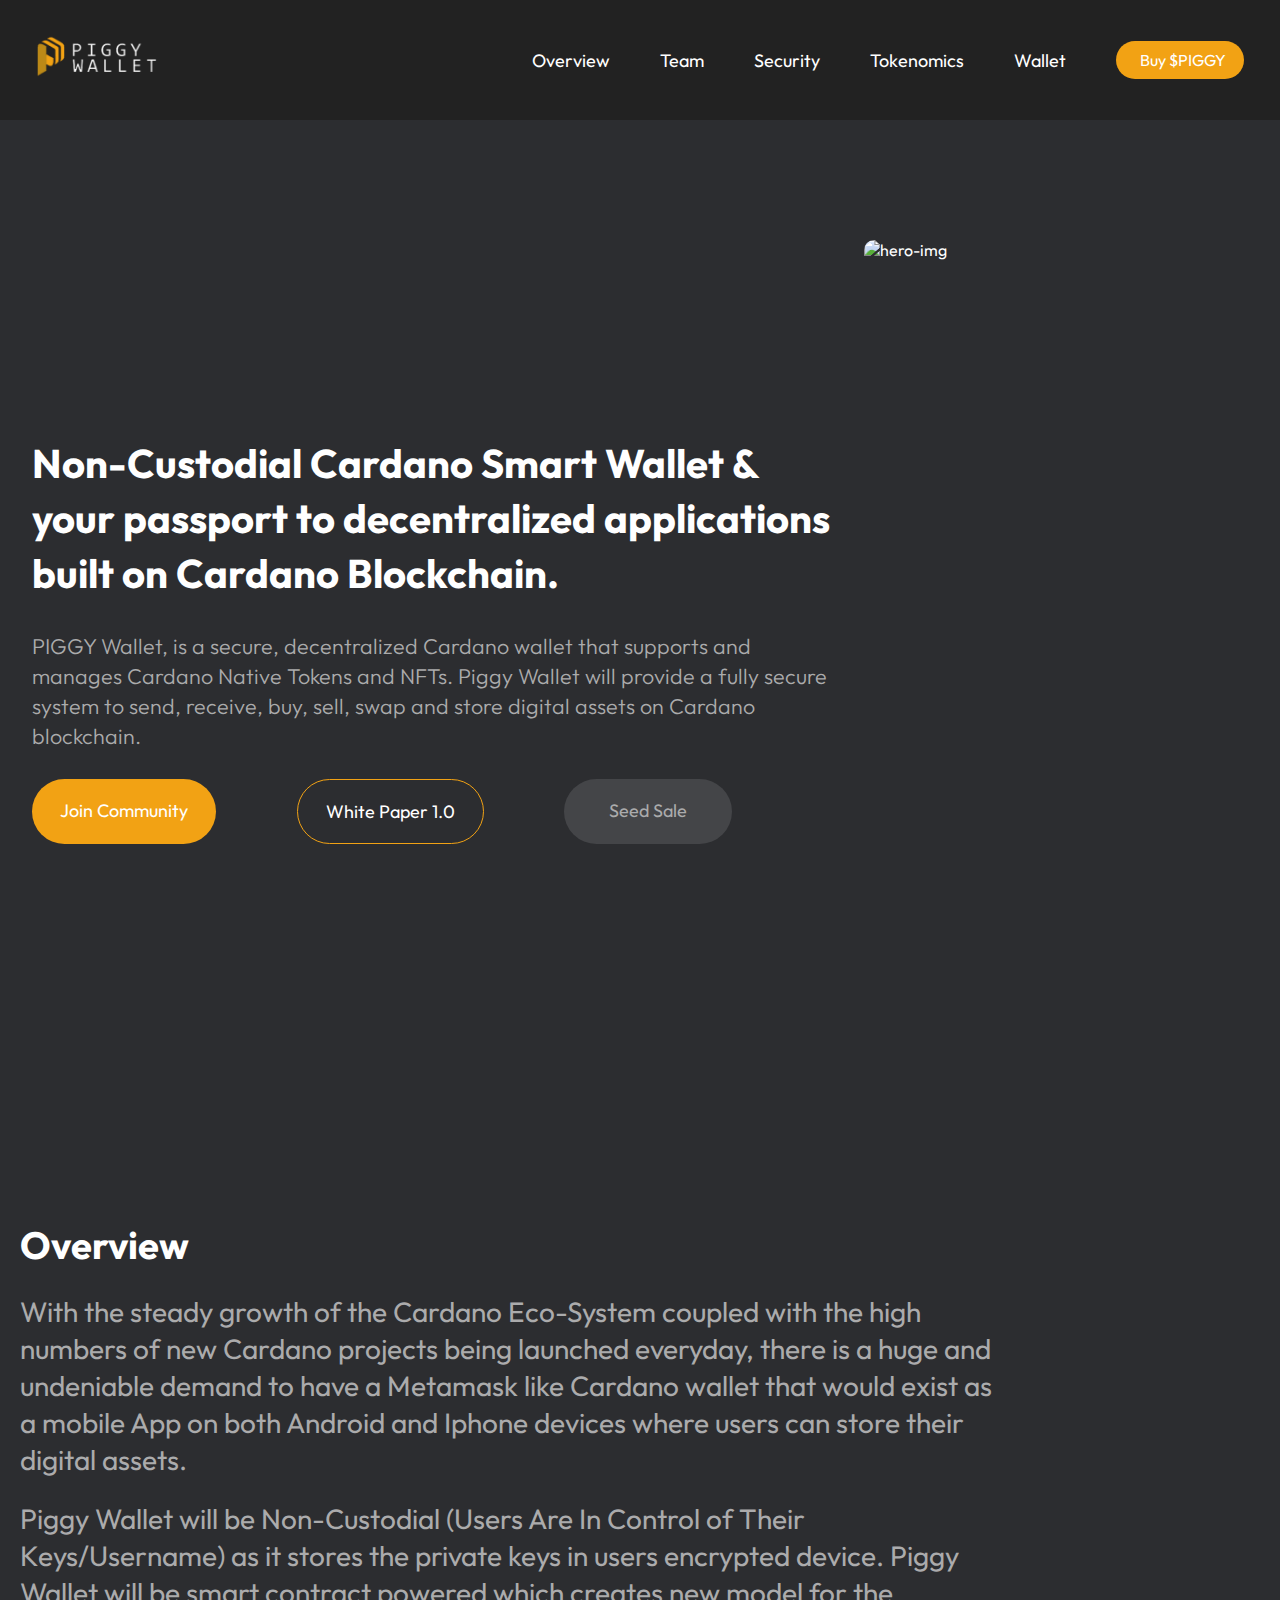
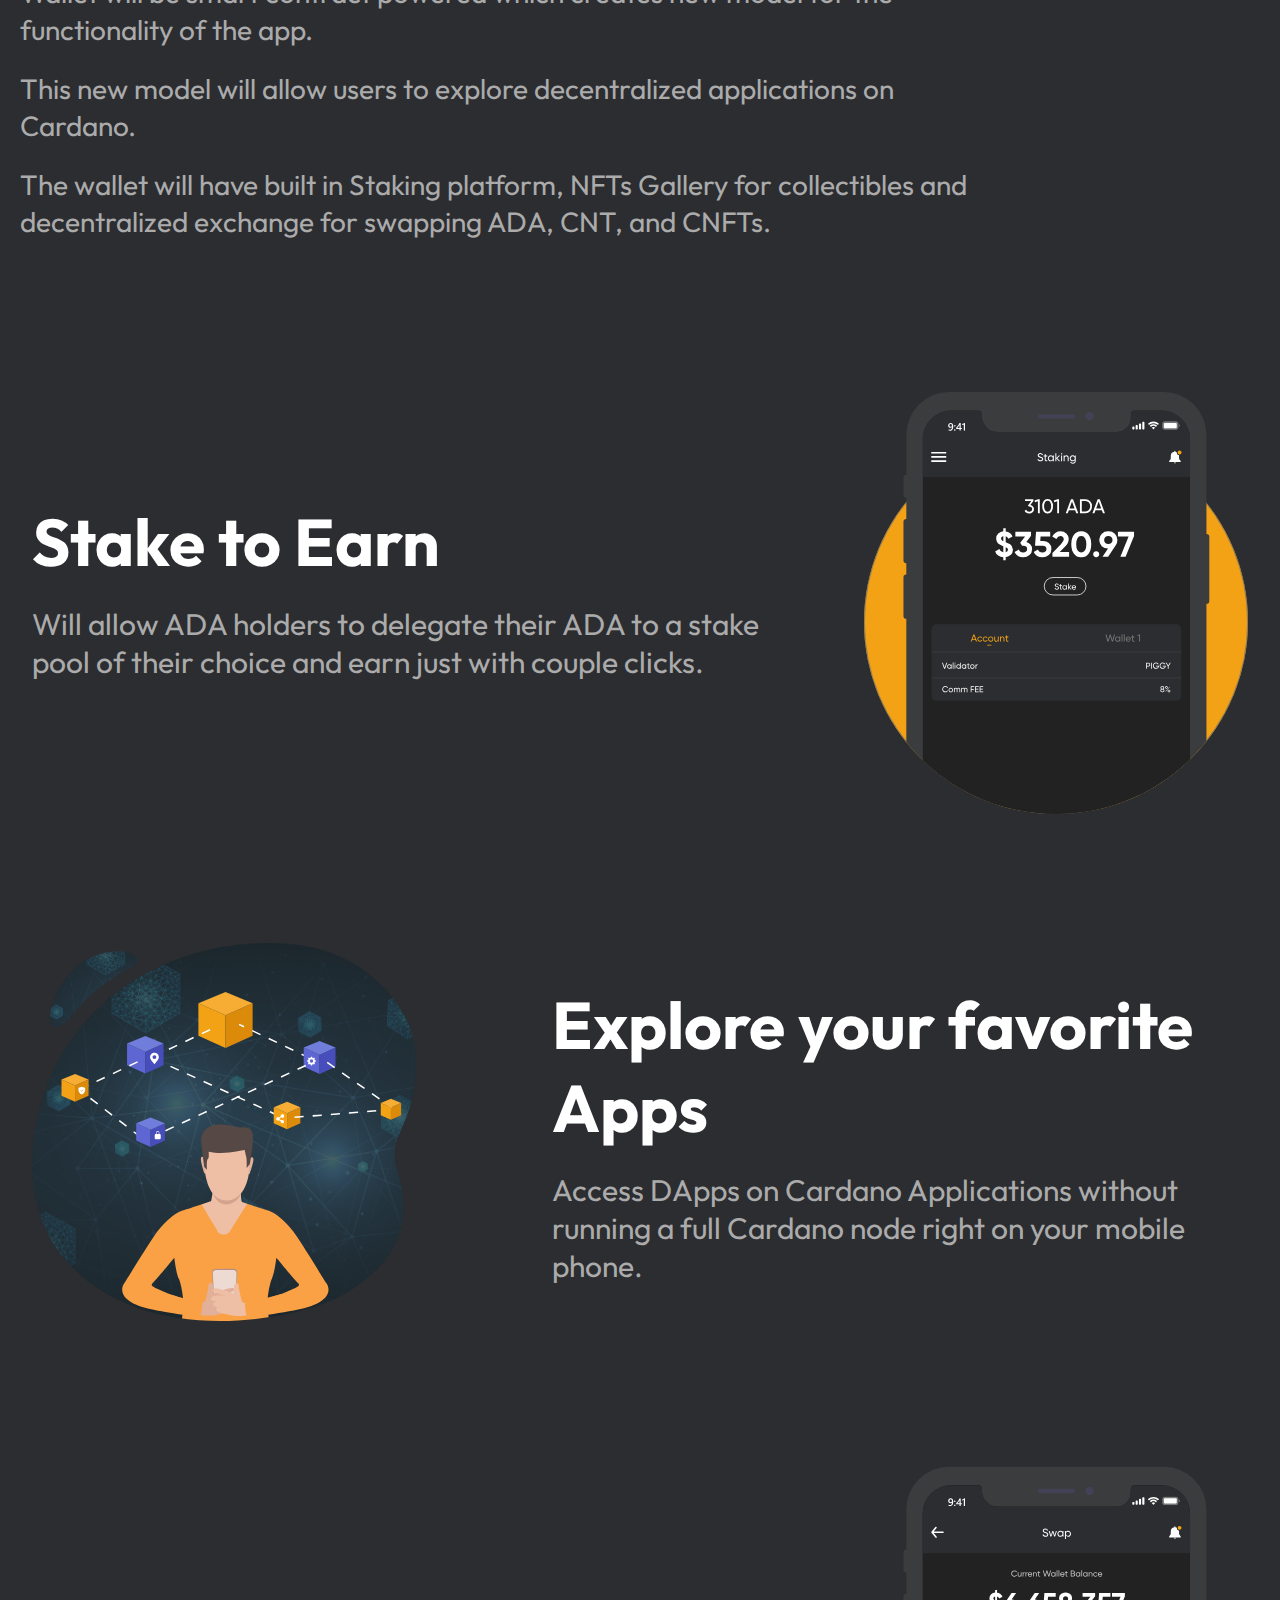
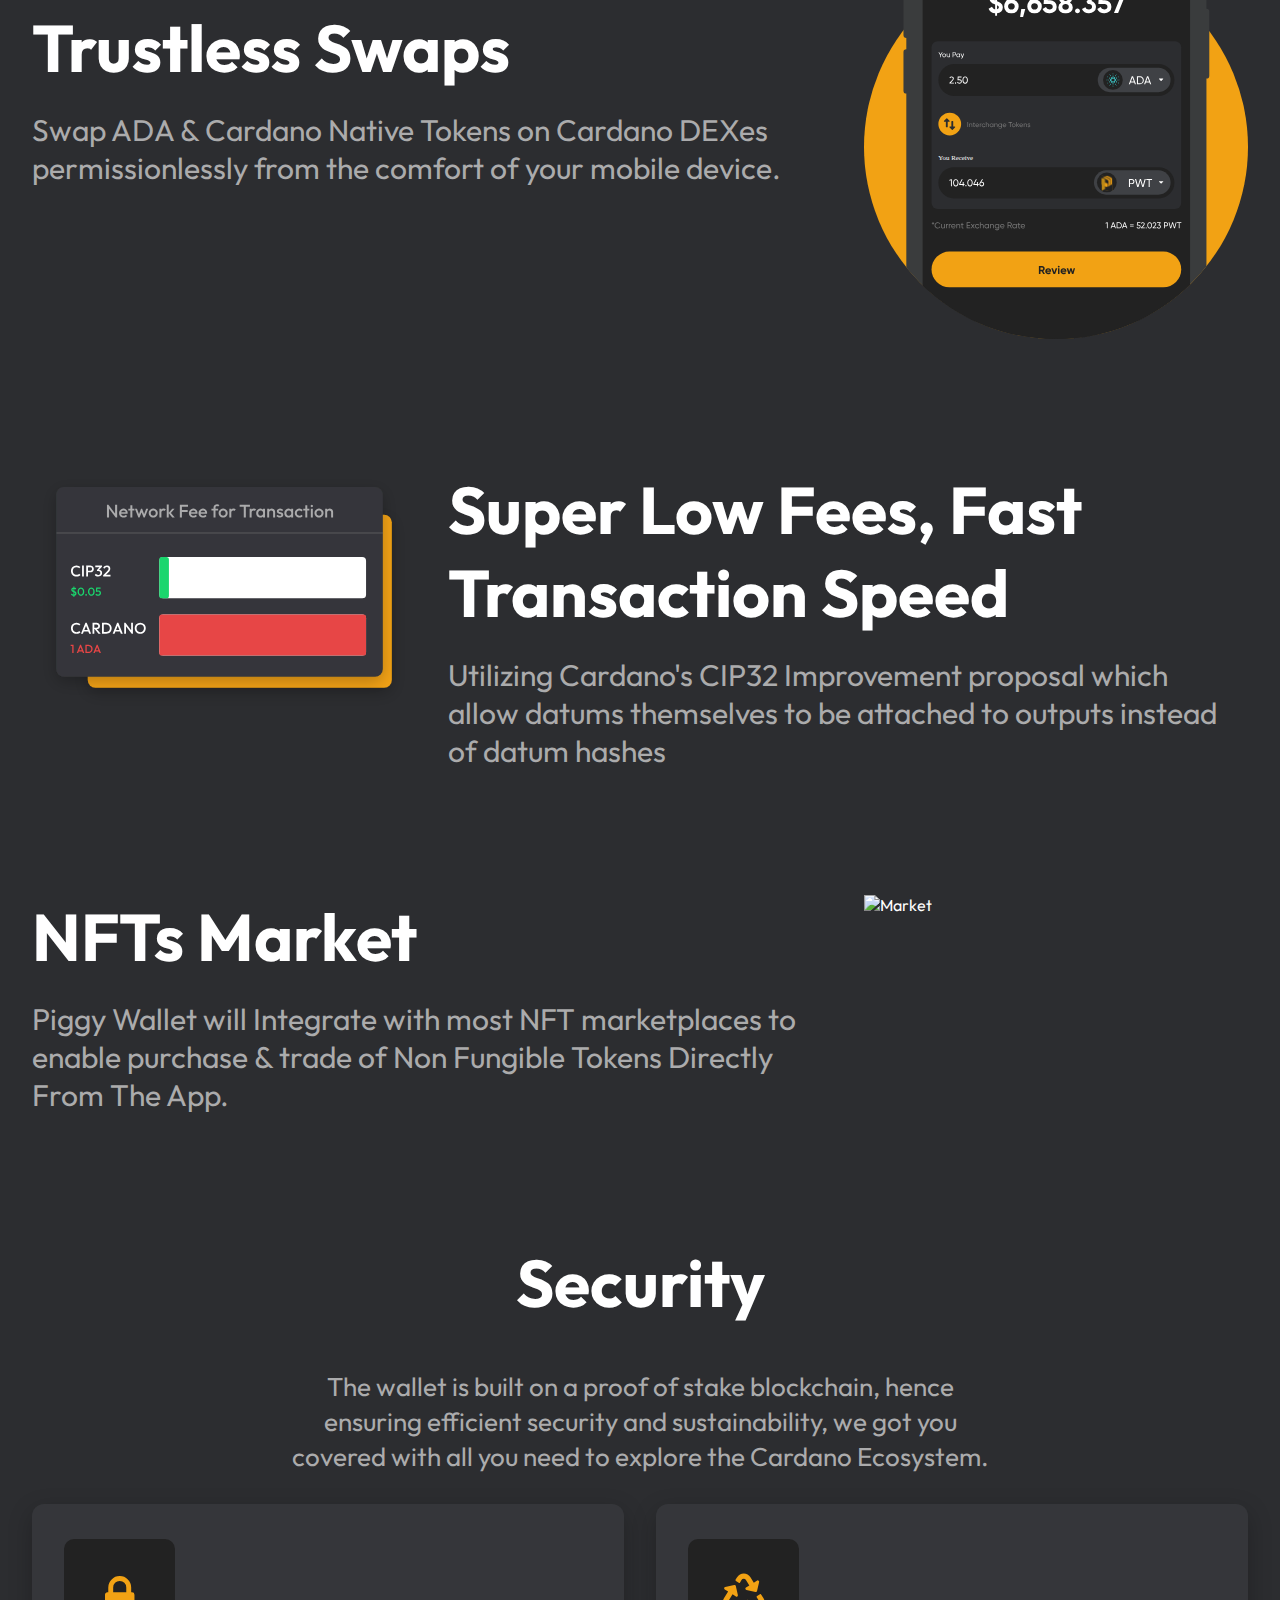
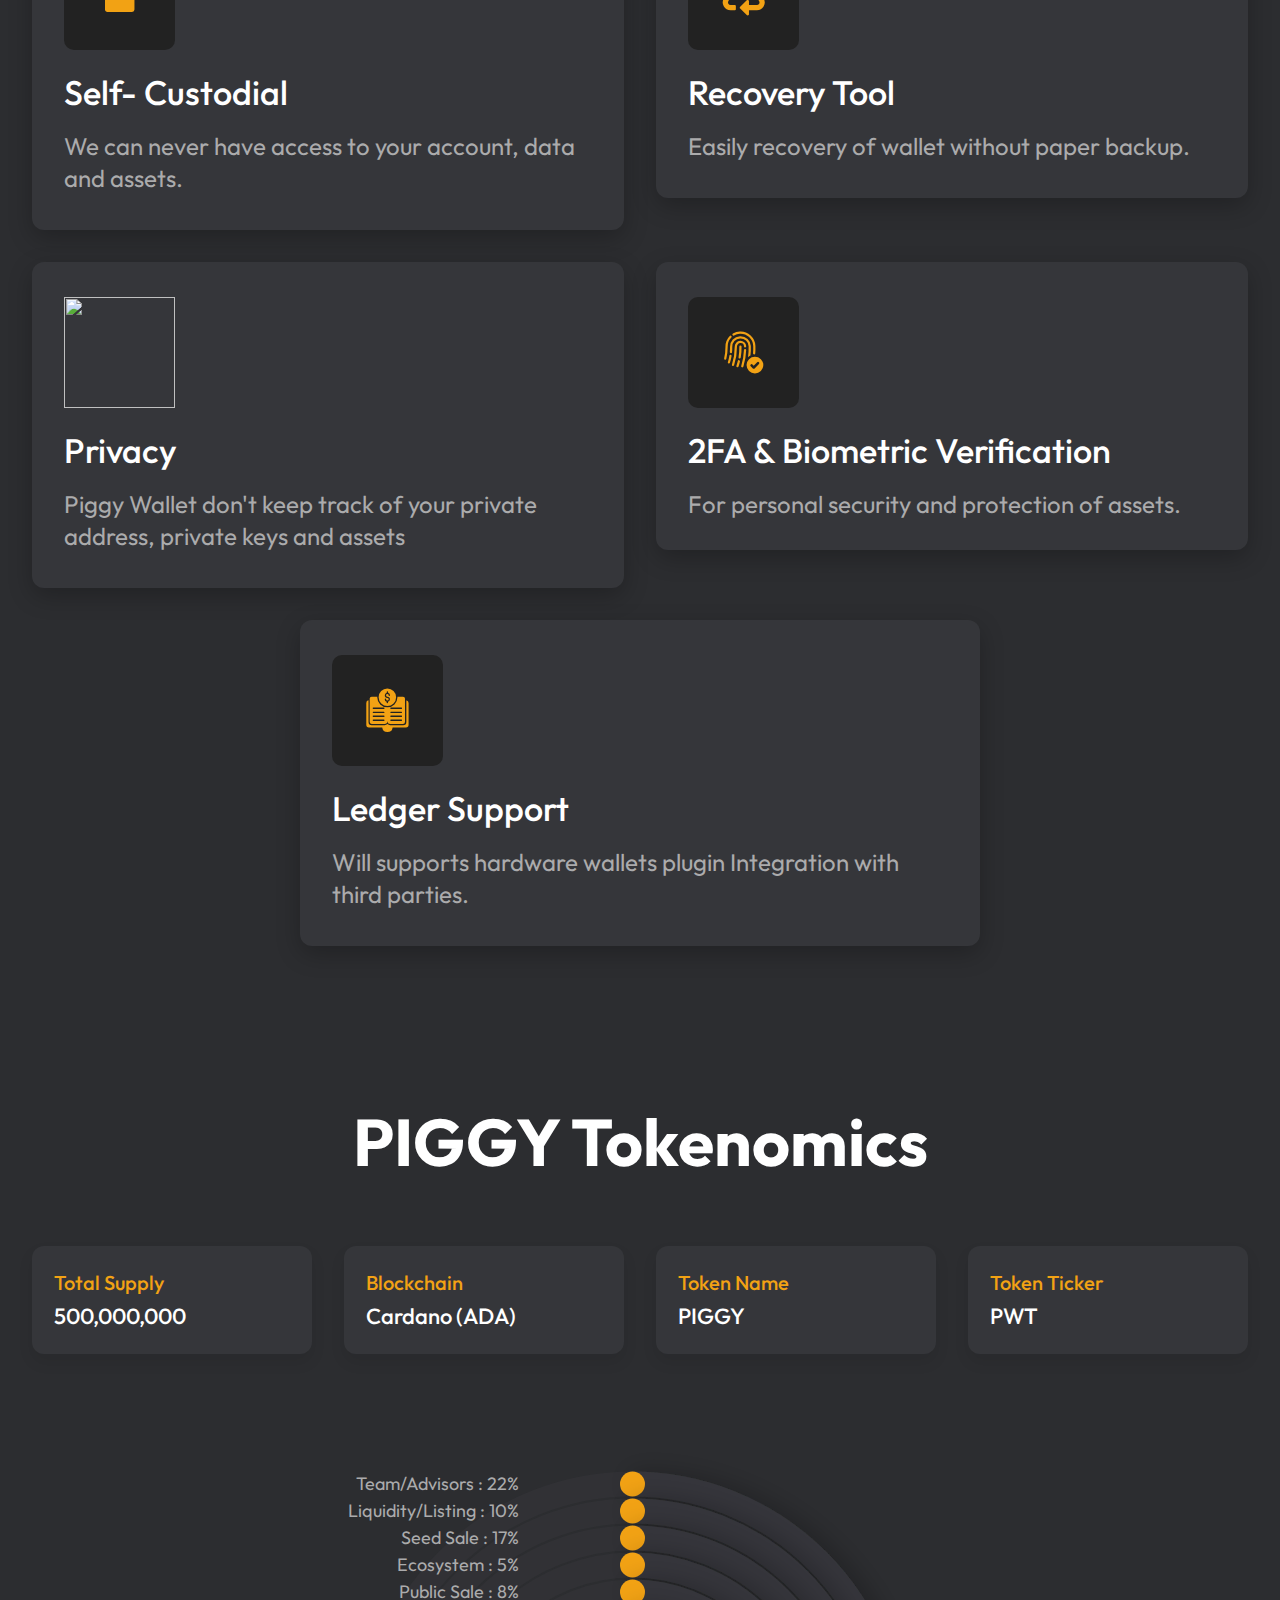
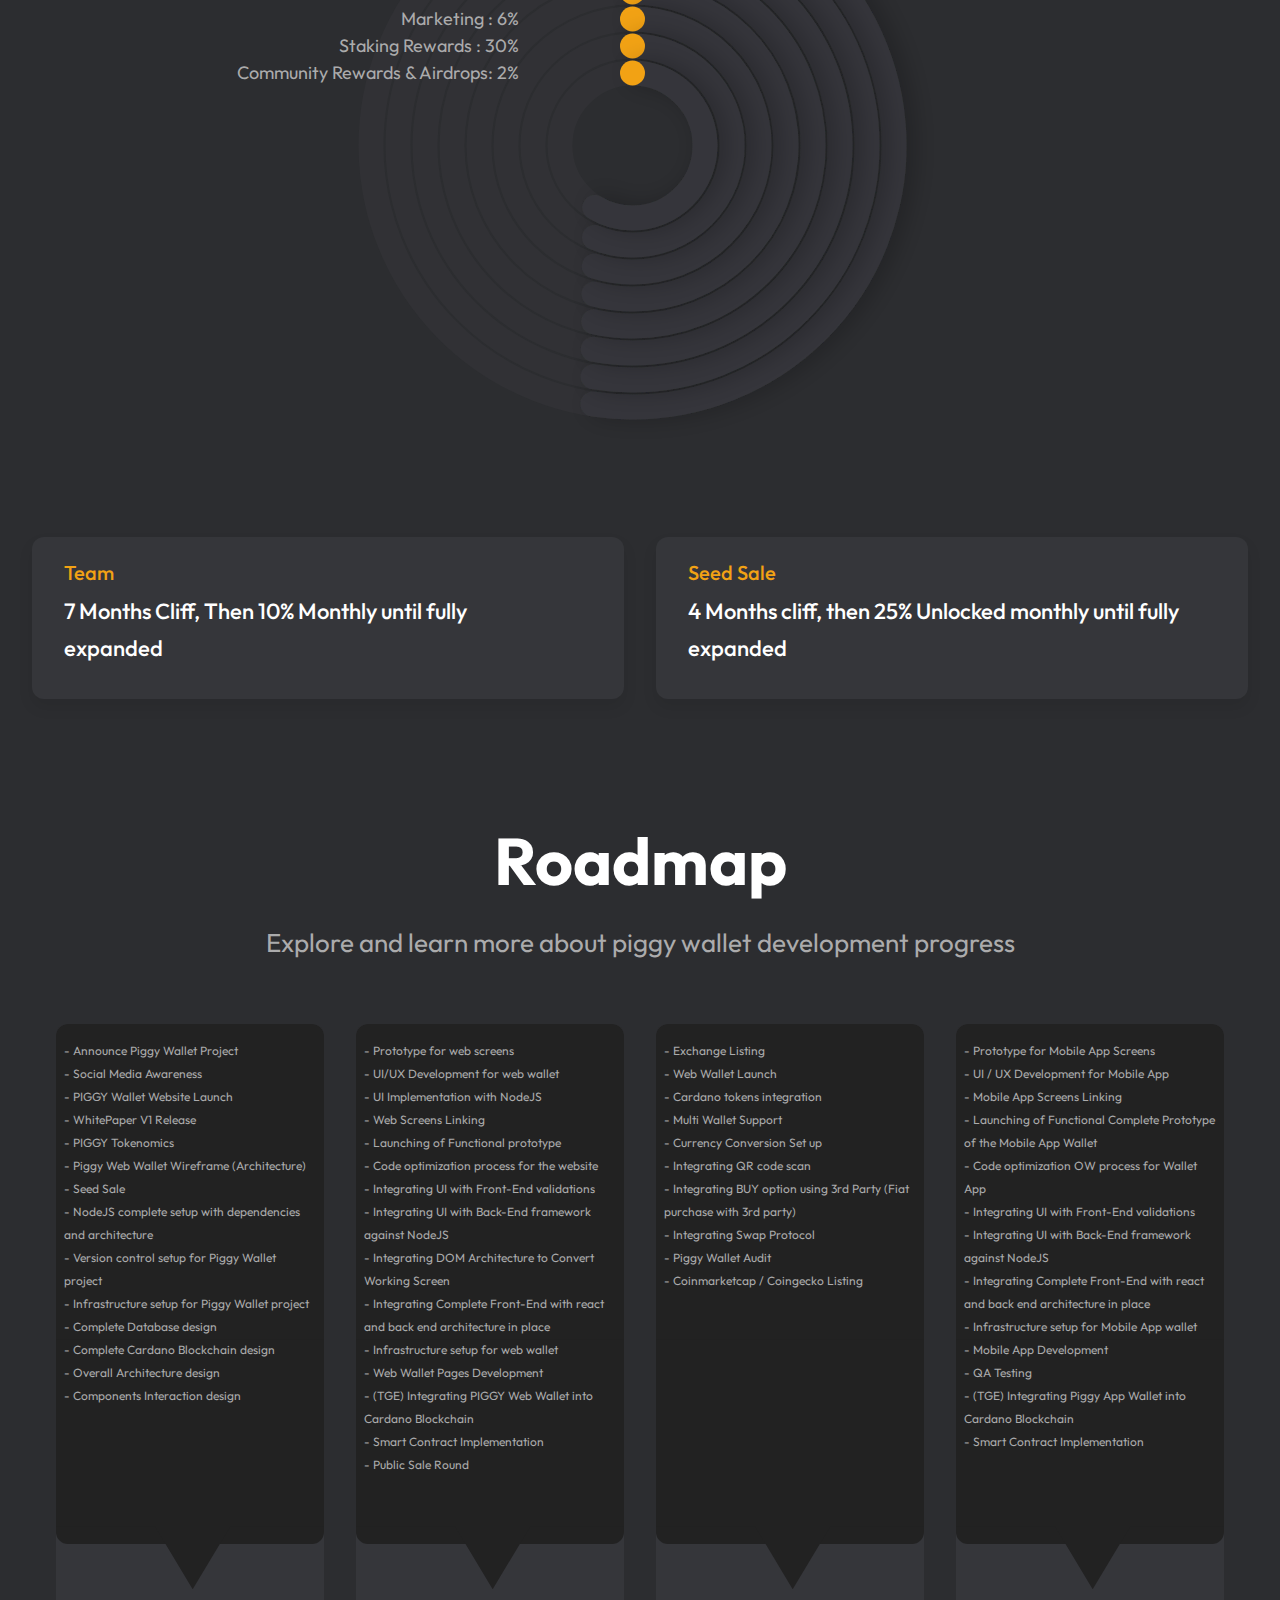
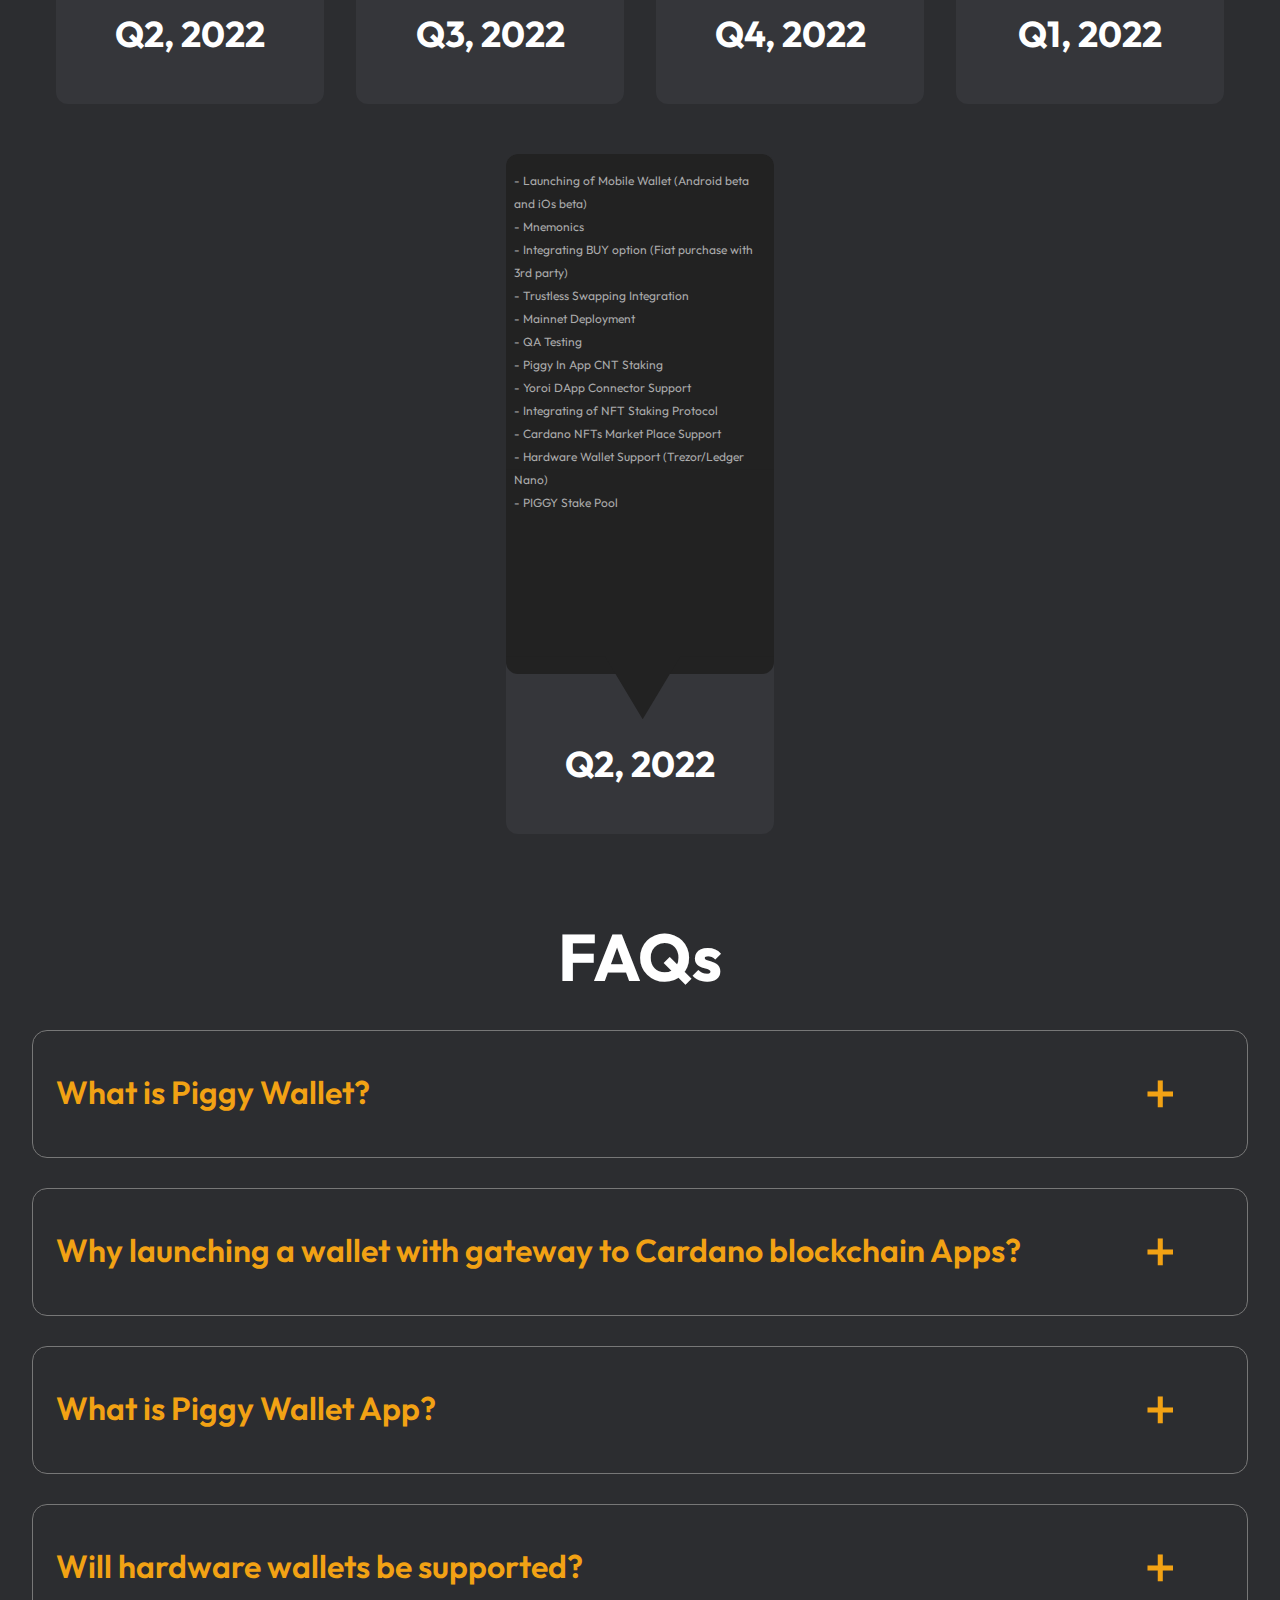
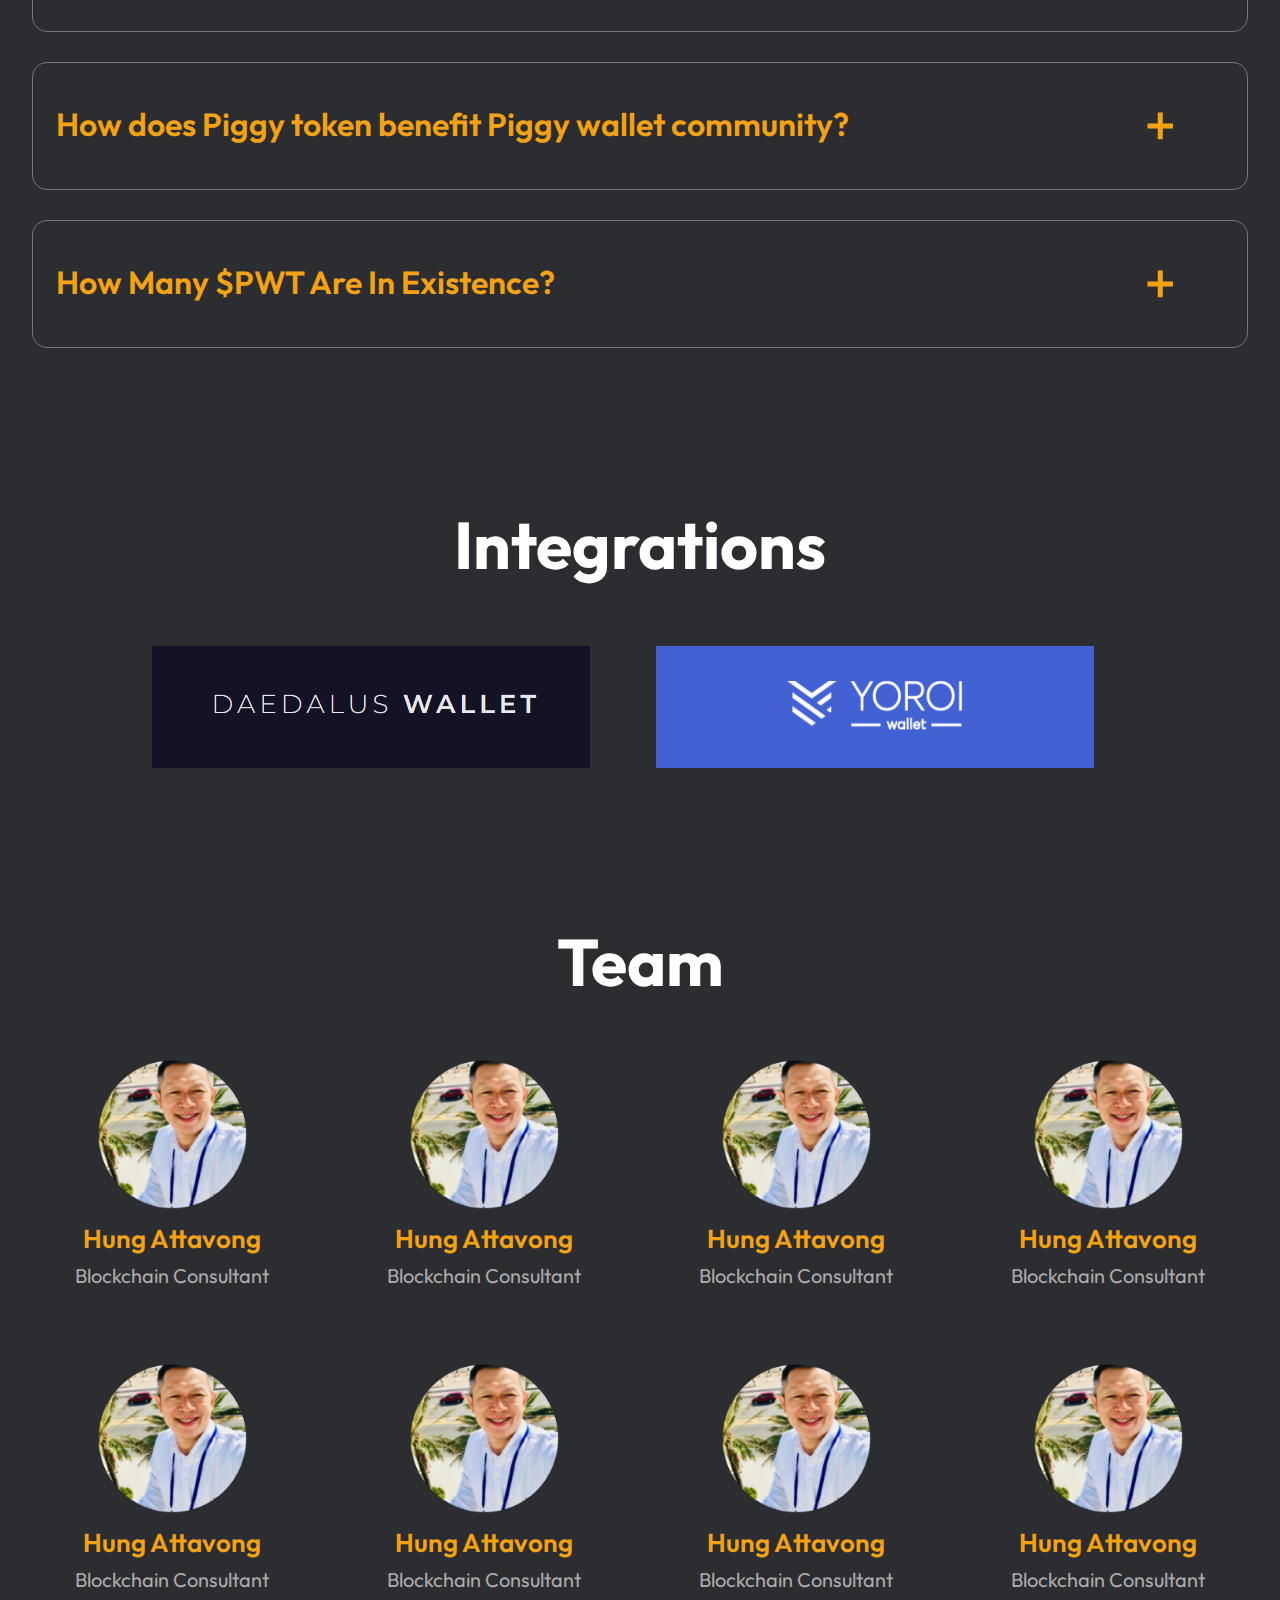
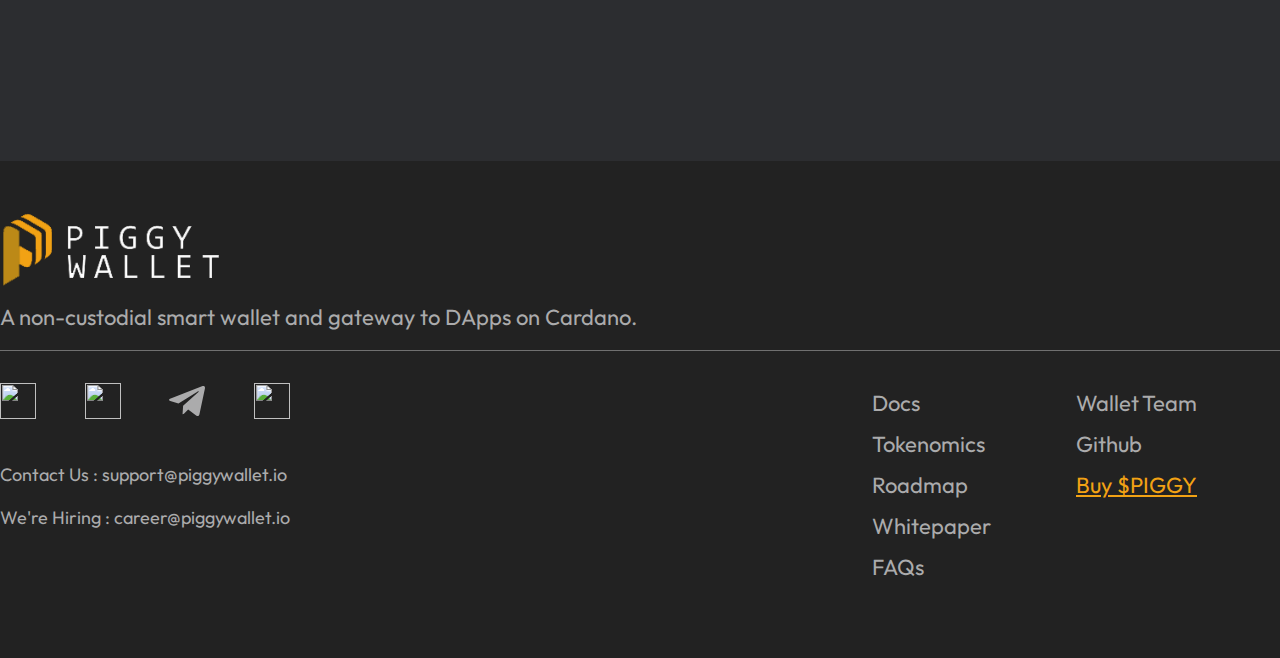
==== index.html @ 32608d8a "team added" ====
<!DOCTYPE html>
<html lang="en">

<head>
  <meta charset="UTF-8">
  <meta http-equiv="X-UA-Compatible" content="IE=edge">
  <meta name="viewport" content="width=device-width, initial-scale=1.0">
  <link rel="stylesheet" href="./css/style.css">
  <link rel="stylesheet" href="./css/containers.css">
  <link rel="stylesheet" href="./css/grids.css">
  <link rel="preconnect" href="https://fonts.googleapis.com">
  <link rel="preconnect" href="https://fonts.gstatic.com" crossorigin>
  <link href="https://fonts.googleapis.com/css2?family=Outfit:wght@100;200;300;400;500;600;700&display=swap"
    rel="stylesheet">
  <title>PIGGY</title>
</head>

<body>
  <nav id="nav" class="nav desktop-nav">
    <div class="nav-container container-xxl">
      <ul class="nav-logo">
        <li class="nav-logo-wrapper">
          <a href="#"><img src="./assets/img/logo.PNG" alt="LOGO"></a>
        </li>
      </ul>
      <ul class="nav-links">
        <li class="nav-link"><a class="nav-item" href="#overview">Overview</a></li>
        <li class="nav-link"><a class="nav-item" href="#team">Team</a></li>
        <li class="nav-link"><a class="nav-item" href="#security">Security</a></li>
        <li class="nav-link"><a class="nav-item" href="#tokenomics">Tokenomics</a></li>
        <li class="nav-link"><a class="nav-item" href="#wallet">Wallet</a></li>
        <button class="btn nav-btn">Buy $PIGGY</button>
      </ul>
    </div>
  </nav>

  <!-- Mobile Nav -->

  <nav id="nav" class="nav mbl-hamburger">
    <div class="nav-container container-xxl">
      <ul class="nav-logo">
        <li class="nav-logo-wrapper">
          <a href="#"><img src="./assets/img/logo.PNG" alt="LOGO"></a>
        </li>
      </ul>
      <ul>
        <button class="hamburger-icon">
          <img src="./assets/img/hamburger.png" alt="hamburger">
        </button>
      </ul>
    </div>
  </nav>

  <div class="mobile-nav">
    <ul class="nav-links mbl-links">
      <div class="cross">
        <li class="nav-link mbl-link"><a class="nav-item" href="#overview">Overview</a></li>
        <button class="nav-cross-btn">&times;</button>
      </div>
      <li class="nav-link mbl-link"><a class="nav-item" href="#team">Team</a></li>
      <li class="nav-link mbl-link"><a class="nav-item" href="#security">Security</a></li>
      <li class="nav-link mbl-link"><a class="nav-item" href="#tokenomics">Tokenomics</a></li>
      <li class="nav-link mbl-link"><a href="#wallet">Wallet</a></li>
      <button class="btn nav-btn">Buy $PIGGY</button>
    </ul>
  </div>

  <section class="hero">
    <div class="container container-xxl">
      <div class="row hero__row">
        <div class="col-8 col-xxl-8 col-xl-8 col-lg-8 col-md-8 col-sm-8">
          <div class="hero__left--section">
            <div class="hero__content">
              <h1 class="hero__heading">Non-Custodial Cardano Smart Wallet & your passport to decentralized applications
                built on Cardano Blockchain.</h1>
              <p class="hero__para">PIGGY Wallet, is a secure, decentralized Cardano wallet that supports and manages
                Cardano
                Native Tokens and NFTs. Piggy Wallet will provide a fully secure system to send, receive, buy,
                sell, swap and store digital assets on Cardano blockchain.</p>
            </div>
            <div class="hero__btns">
              <a href="#" class="btn__yellow">Join Community</a>
              <a href="#" class="btn__yellow-border">White Paper 1.0</a>
              <a href="#" class="btn__grey">Seed Sale</a>
            </div>
          </div>
        </div>
        <div class="col-4 col-xxl-4 col-xl-4 col-lg-4 col-md-4 col-sm-4">

          <div class="slider">
            <div class="slides-wrapper">
              <!-- <img src="./assets/media/slider/phone.svg" class="slides-wrapper-phone"> -->
              <div class="slides">
                <!--radio buttons start-->
                <input type="radio" name="radio-btn" id="radio1">
                <input type="radio" name="radio-btn" id="radio2">
                <input type="radio" name="radio-btn" id="radio3">
                <input type="radio" name="radio-btn" id="radio4">
                <!--radio buttons end-->
                <!--slide images start-->
                <!-- <div style="background-image: url('./assets/media/slider/phone.svg');"> -->
                <div class="slide first">
                  <img src="./assets/media/slider/nft.svg" alt="hero-img">
                </div>
                <div class="slide">
                  <img src="./assets/media/slider/staking.svg" alt="">
                </div>
                <div class="slide">
                  <img src="./assets/media/slider/swap.svg" alt="">
                </div>
                <div class="slide">
                  <img src="./assets/media/slider/wallet.svg" alt="">
                </div>
                <!-- </div> -->
                <!--slide images end-->
                <!--automatic navigation start-->
                <!-- <div class="navigation-auto">
                    <div class="auto-btn1"></div>
                    <div class="auto-btn2"></div>
                    <div class="auto-btn3"></div>
                    <div class="auto-btn4"></div>
                  </div> -->
                <!--automatic navigation end-->
              </div>
            </div>
            <!--manual navigation start-->
            <!-- <div class="navigation-manual">
                <label for="radio1" class="manual-btn"></label>
                <label for="radio2" class="manual-btn"></label>
                <label for="radio3" class="manual-btn"></label>
                <label for="radio4" class="manual-btn"></label> -->
          </div>
          <!--manual navigation end-->
        </div>
      </div>
    </div>
    </div>
    </div>
  </section>

  <section class="overview" id="overview">
    <div class="container container-xxl">
      <div class="overview__showcase">
        <h2 class="overview__heading">Overview</h2>
        <p class="overview__para">With the steady growth of the Cardano Eco-System coupled with the high numbers of new
          Cardano
          projects being launched
          everyday, there is a huge and undeniable demand to have a Metamask like Cardano wallet that would exist as a
          mobile
          App
          on both Android and Iphone devices where users can store their digital assets.</p>
        <p class="overview__para">Piggy Wallet will be Non-Custodial (Users Are In Control of Their Keys/Username) as it
          stores
          the private keys in users
          encrypted device. Piggy Wallet will be smart contract powered which creates new model for the functionality of
          the
          app.</p>
        <p class="overview__para">This new model will allow users to explore decentralized applications on Cardano.</p>
        <p class="overview__para mb-ov-0">The wallet will have built in Staking platform, NFTs Gallery for collectibles
          and
          decentralized exchange for swapping
          ADA, CNT, and CNFTs.</p>
      </div>
    </div>
  </section>

  <section class="stake">
    <div class="container container-xxl">
      <div class="row stake__row--reverse">
        <div class="col-8">
          <div class="stake-content">
            <h1 class="stake-title">Stake to Earn</h1>
            <p class="stake-desc">Will allow ADA holders to delegate their ADA to a stake pool of their choice and earn
              just with couple clicks.</p>
          </div>
        </div>
        <div class="col-4">
          <div class="stake-img-wrapper">
            <img class="stake-img" src="./assets/media/stake.svg" alt="Stake">
          </div>
        </div>
      </div>
    </div>
  </section>

  <section class="explore">
    <div class="container container-xxl">
      <div class="row explore__row-column">
        <div class="col-4">
          <div class="explore-img-wrapper">
            <img class="explore-img" src="./assets/media/explore.svg" alt="Explore">
          </div>
        </div>
        <div class="col-1"></div>
        <div class="col-7">
          <div class="explore-content">
            <h1 class="explore-title">Explore your favorite Apps</h1>
            <p class="explore-desc">Access DApps on Cardano Applications without running a full Cardano node right on
              your
              mobile phone.</p>
          </div>
        </div>
      </div>
    </div>
  </section>

  <section class="swap">
    <div class="container container-xxl">
      <div class="row stake__row--reverse">
        <div class="col-8">
          <div class="swap-content">
            <h1 class="swap-title">Trustless Swaps</h1>
            <p class="swap-desc">Swap ADA & Cardano Native Tokens on Cardano DEXes permissionlessly from the comfort of
              your mobile device.</p>
          </div>
        </div>
        <div class="col-4">
          <div class="swap-img-wrapper">
            <img class="swap-img" src="./assets/media/swap.svg" alt="swap">
          </div>
        </div>
      </div>
    </div>
  </section>

  <section class="fee">
    <div class="container container-xxl">
      <div class="row explore__row-column">
        <div class="col-4">
          <div class="fee-img-wrapper">
            <img class="fee-img" src="./assets/media/fees.svg" alt="Network-fee">
          </div>
        </div>
        <div class="col-8">
          <div class="fee-content">
            <h1 class="fee-title">Super Low Fees, Fast Transaction Speed</h1>
            <p class="fee-desc">Utilizing Cardano's CIP32 Improvement proposal which allow datums themselves to be
              attached to outputs instead of datum hashes</p>
          </div>
        </div>
      </div>
    </div>
  </section>

  <section class="market">
    <div class="container container-xxl">
      <div class="row stake__row--reverse">
        <div class="col-8">
          <div class="market-content">
            <h1 class="market-title">NFTs Market</h1>
            <p class="market-desc">Piggy Wallet will Integrate with most NFT marketplaces to enable purchase & trade of
              Non Fungible Tokens Directly From The App.</p>
          </div>
        </div>
        <div class="col-4">
          <div class="market-img-wrapper">
            <img class="market-img" src="./assets/media/market.svg" alt="Market">
          </div>
        </div>
      </div>
    </div>
  </section>

  <section class="security" id="security">
    <div class="container container-xxl">
      <div class="security__content">
        <h1 class="security__heading">Security</h1>
        <p class="security__para">The wallet is built on a proof of stake blockchain, hence ensuring efficient security
          and sustainability, we got you
          covered with all you need to explore the Cardano Ecosystem.</p>
      </div>
      <div class="cards">
        <div class="row">
          <div class="col-6 col-xxl-6 col-xl-6 col-lg-6 col-md-6 col-sm-6 security__card-col">
            <div class="card">
              <div class="card__img--showcase">
                <img src="./assets/media/self.svg" class="card-img">
              </div>
              <div class="card__content">
                <h1 class="card__heading">Self- Custodial</h1>
                <p class="card__para">We can never have access to your account, data and assets.</p>
              </div>
            </div>
          </div>
          <div class="col-6 col-xxl-6 col-xl-6 col-lg-6 col-md-6 col-sm-6 security__card-col">
            <div class="card recovery--card">
              <div class="card__img--showcase">
                <img src="./assets/media/recovery.svg" class="card-img">
              </div>
              <div class="card__content">
                <h1 class="card__heading">Recovery Tool</h1>
                <p class="card__para">Easily recovery of wallet without paper backup.</p>
              </div>
            </div>
          </div>
          <div class="col-6 col-xxl-6 col-xl-6 col-lg-6 col-md-6 col-sm-6 security__card-col">
            <div class="card">
              <div class="card__img--showcase">
                <img src="./assets/media/Privacy.svg" class="card-img">
              </div>
              <div class="card__content">
                <h1 class="card__heading">Privacy</h1>
                <p class="card__para">Piggy Wallet don't keep track of your private address, private keys and assets</p>
              </div>
            </div>
          </div>
          <div class="col-6 col-xxl-6 col-xl-6 col-lg-6 col-md-6 col-sm-6 security__card-col">
            <div class="card biometric--card">
              <div class="card__img--showcase">
                <img src="./assets/media/biometric.svg" class="card-img">
              </div>
              <div class="card__content">
                <h1 class="card__heading">2FA & Biometric Verification</h1>
                <p class="card__para">For personal security and protection of assets.</p>
              </div>
            </div>
          </div>
          <div class="col-6 col-xxl-6 col-xl-6 col-lg-6 col-md-6 col-sm-6 security__card-col">
            <div class="card">
              <div class="card__img--showcase">
                <img src="./assets/media/ledger.svg" class="card-img">
              </div>
              <div class="card__content">
                <h1 class="card__heading">Ledger Support</h1>
                <p class="card__para">Will supports hardware wallets plugin Integration with third parties.</p>
              </div>
            </div>
          </div>
        </div>
      </div>
    </div>
  </section>

  <!-- Piggy Tokenomics missing -->

  <section class="piggy" id="tokenomics">
    <div class="container container-xxl">
      <div class="piggy__text">
        <h1 class="piggy-heading">PIGGY Tokenomics</h1>
      </div>
      <div class="row">
        <div class="col-3 col-xxl-3 col-xl-3 col-lg-3 col-md-3 col-sm-3">
          <div class="piggy__card">
            <div class="piggy__card--content">
              <h5 class="piggy__card--title">Total Supply</h5>
              <h3 class="piggy__card--text">500,000,000</h3>
            </div>
          </div>
        </div>
        <div class="col-3 col-xxl-3 col-xl-3 col-lg-3 col-md-3 col-sm-3">
          <div class="piggy__card">
            <div class="piggy__card--content">
              <h5 class="piggy__card--title">Blockchain</h5>
              <h3 class="piggy__card--text">Cardano (ADA)</h3>
            </div>
          </div>
        </div>
        <div class="col-3 col-xxl-3 col-xl-3 col-lg-3 col-md-3 col-sm-3">
          <div class="piggy__card">
            <div class="piggy__card--content">
              <h5 class="piggy__card--title">Token Name</h5>
              <h3 class="piggy__card--text">PIGGY</h3>
            </div>
          </div>
        </div>
        <div class="col-3 col-xxl-3 col-xl-3 col-lg-3 col-md-3 col-sm-3">
          <div class="piggy__card">
            <div class="piggy__card--content">
              <h5 class="piggy__card--title">Token Ticker</h5>
              <h3 class="piggy__card--text">PWT</h3>
            </div>
          </div>
        </div>
      </div>

      <!-- circle -->

      <div class="circle" id="circle-chart">
        <div class="text">
          <span>Team/Advisors : 22%</span>
          <span>Liquidity/Listing : 10%</span>
          <span>Seed Sale : 17%</span>
          <span>Ecosystem : 5%</span>
          <span>Public Sale : 8%</span>
          <span>Marketing : 6%</span>
          <span>Staking Rewards : 30%</span>
          <span>Community Rewards & Airdrops: 2%</span>
        </div>
        <svg xmlns="http://www.w3.org/2000/svg" xmlns:xlink="http://www.w3.org/1999/xlink" height="623"
          viewBox="0 0 623 623">
          <defs>
            <filter id="Ellipse_21" x="0" y="0" height="623" filterUnits="userSpaceOnUse">
              <feOffset dy="8" input="SourceAlpha" />
              <feGaussianBlur stdDeviation="12.5" result="blur" />
              <feFlood flood-opacity="0.239" />
              <feComposite operator="in" in2="blur" />
              <feComposite in="SourceGraphic" />
            </filter>
            <filter id="Ellipse_22" x="27" y="27" width="569" height="569" filterUnits="userSpaceOnUse">
              <feOffset dy="8" input="SourceAlpha" />
              <feGaussianBlur stdDeviation="12.5" result="blur-2" />
              <feFlood flood-opacity="0.239" />
              <feComposite operator="in" in2="blur-2" />
              <feComposite in="SourceGraphic" />
            </filter>
            <filter id="Ellipse_23" x="54" y="54" width="515" height="515" filterUnits="userSpaceOnUse">
              <feOffset dy="8" input="SourceAlpha" />
              <feGaussianBlur stdDeviation="12.5" result="blur-3" />
              <feFlood flood-opacity="0.239" />
              <feComposite operator="in" in2="blur-3" />
              <feComposite in="SourceGraphic" />
            </filter>
            <filter id="Ellipse_24" x="81" y="81" width="461" height="461" filterUnits="userSpaceOnUse">
              <feOffset dy="8" input="SourceAlpha" />
              <feGaussianBlur stdDeviation="12.5" result="blur-4" />
              <feFlood flood-opacity="0.239" />
              <feComposite operator="in" in2="blur-4" />
              <feComposite in="SourceGraphic" />
            </filter>
            <filter id="Ellipse_25" x="108" y="108" width="407" height="407" filterUnits="userSpaceOnUse">
              <feOffset dy="8" input="SourceAlpha" />
              <feGaussianBlur stdDeviation="12.5" result="blur-5" />
              <feFlood flood-opacity="0.239" />
              <feComposite operator="in" in2="blur-5" />
              <feComposite in="SourceGraphic" />
            </filter>
            <filter id="Ellipse_26" x="135" y="135" width="353" height="353" filterUnits="userSpaceOnUse">
              <feOffset dy="8" input="SourceAlpha" />
              <feGaussianBlur stdDeviation="12.5" result="blur-6" />
              <feFlood flood-opacity="0.239" />
              <feComposite operator="in" in2="blur-6" />
              <feComposite in="SourceGraphic" />
            </filter>
            <filter id="Ellipse_27" x="162" y="162" width="299" height="299" filterUnits="userSpaceOnUse">
              <feOffset dy="8" input="SourceAlpha" />
              <feGaussianBlur stdDeviation="12.5" result="blur-7" />
              <feFlood flood-opacity="0.239" />
              <feComposite operator="in" in2="blur-7" />
              <feComposite in="SourceGraphic" />
            </filter>
            <filter id="Ellipse_27-2" x="189" y="189" width="245" height="245" filterUnits="userSpaceOnUse">
              <feOffset dy="8" input="SourceAlpha" />
              <feGaussianBlur stdDeviation="12.5" result="blur-8" />
              <feFlood flood-opacity="0.239" />
              <feComposite operator="in" in2="blur-8" />
              <feComposite in="SourceGraphic" />
            </filter>
          </defs>
          <g id="Group_207" data-name="Group 207" transform="translate(-656.5 -6540.5)">
            <g id="Graph" transform="translate(0 12)">
              <g id="Team_Advisors_:_22_" data-name="Team/Advisors : 22%">
                <g id="Ellipse_7" data-name="Ellipse 7" transform="translate(694 6558)" fill="none" stroke="#35363a"
                  stroke-linecap="round" stroke-width="25" stroke-dasharray="5000 1500" opacity="0.5">
                  <circle cx="274" cy="274" r="274" stroke="none" />
                  <circle cx="274" cy="274" r="261.5" fill="none" />
                </g>
                <g transform="matrix(1, 0, 0, 1, 656.5, 6528.5)" filter="url(#Ellipse_21)">
                  <g id="Ellipse_21-2" data-name="Ellipse 21" transform="translate(37.5 29.5)" fill="none"
                    stroke="#35363a" stroke-linecap="round" stroke-width="25" stroke-dasharray="861 1500">
                    <circle cx="274" cy="274" r="274" stroke="none" />
                    <circle cx="274" cy="274" r="261.5" fill="none" />
                  </g>
                </g>
                <g id="Ellipse_8" data-name="Ellipse 8" transform="translate(694 6558)" fill="none" stroke="#f2a214"
                  stroke-linecap="round" stroke-width="25" stroke-dasharray="0 1700" data-chart-circle
                  data-chart-dasharray="450, 1700">
                  <circle cx="274" cy="274" r="274" stroke="none" />
                  <circle cx="274" cy="274" r="261.5" fill="none" />
                </g>
              </g>
              <g id="Liquidity_Listing_:_10_" data-name="Liquidity/Listing : 10%">
                <g id="Ellipse_9" data-name="Ellipse 9" transform="translate(721 6585)" fill="none" stroke="#35363a"
                  stroke-linecap="round" stroke-width="25" stroke-dasharray="5000 1500" opacity="0.5">
                  <circle cx="247" cy="247" r="247" stroke="none" />
                  <circle cx="247" cy="247" r="234.5" fill="none" />
                </g>
                <g transform="matrix(1, 0, 0, 1, 656.5, 6528.5)" filter="url(#Ellipse_22)">
                  <g id="Ellipse_22-2" data-name="Ellipse 22" transform="translate(64.5 56.5)" fill="none"
                    stroke="#35363a" stroke-linecap="round" stroke-width="25" stroke-dasharray="776 1500">
                    <circle cx="247" cy="247" r="247" stroke="none" />
                    <circle cx="247" cy="247" r="234.5" fill="none" />
                  </g>
                </g>
                <g id="Ellipse_15" data-name="Ellipse 15" transform="translate(721 6585)" fill="none" stroke="#f2a214"
                  stroke-linecap="round" stroke-width="25" stroke-dasharray="0 1500" data-chart-circle
                  data-chart-dasharray="219, 1500">
                  <circle cx="247" cy="247" r="247" stroke="none" />
                  <circle cx="247" cy="247" r="234.5" fill="none" />
                </g>
              </g>
              <g id="Seed_Sale_:_17_" data-name="Seed Sale : 17%">
                <g id="Ellipse_10" data-name="Ellipse 10" transform="translate(748 6612)" fill="none" stroke="#35363a"
                  stroke-linecap="round" stroke-width="25" stroke-dasharray="5000 1500" opacity="0.5">
                  <circle cx="220" cy="220" r="220" stroke="none" />
                  <circle cx="220" cy="220" r="207.5" fill="none" />
                </g>
                <g transform="matrix(1, 0, 0, 1, 656.5, 6528.5)" filter="url(#Ellipse_23)">
                  <g id="Ellipse_23-2" data-name="Ellipse 23" transform="translate(91.5 83.5)" fill="none"
                    stroke="#35363a" stroke-linecap="round" stroke-width="25" stroke-dasharray="691 1500">
                    <circle cx="220" cy="220" r="220" stroke="none" />
                    <circle cx="220" cy="220" r="207.5" fill="none" />
                  </g>
                </g>
                <g id="Ellipse_16" data-name="Ellipse 16" transform="translate(748 6612)" fill="none" stroke="#f2a214"
                  stroke-linecap="round" stroke-width="25" stroke-dasharray="0 1500" data-chart-circle
                  data-chart-dasharray="350, 1500">
                  <circle cx="220" cy="220" r="220" stroke="none" />
                  <circle cx="220" cy="220" r="207.5" fill="none" />
                </g>
              </g>
              <g id="Ecosystem_:_5_" data-name="Ecosystem : 5%">
                <g id="Ellipse_11" data-name="Ellipse 11" transform="translate(775 6639)" fill="none" stroke="#35363a"
                  stroke-linecap="round" stroke-width="25" stroke-dasharray="5000 1500" opacity="0.5">
                  <circle cx="193" cy="193" r="193" stroke="none" />
                  <circle cx="193" cy="193" r="180.5" fill="none" />
                </g>
                <g transform="matrix(1, 0, 0, 1, 656.5, 6528.5)" filter="url(#Ellipse_24)">
                  <g id="Ellipse_24-2" data-name="Ellipse 24" transform="translate(118.5 110.5)" fill="none"
                    stroke="#35363a" stroke-linecap="round" stroke-width="25" stroke-dasharray="606 1500">
                    <circle cx="193" cy="193" r="193" stroke="none" />
                    <circle cx="193" cy="193" r="180.5" fill="none" />
                  </g>
                </g>
                <g id="Ellipse_17" data-name="Ellipse 17" transform="translate(775 6639)" fill="none" stroke="#f2a214"
                  stroke-linecap="round" stroke-width="25" stroke-dasharray="0 1500" data-chart-circle
                  data-chart-dasharray="45, 1500">
                  <circle cx="193" cy="193" r="193" stroke="none" />
                  <circle cx="193" cy="193" r="180.5" fill="none" />
                </g>
              </g>
              <g id="Public_Sale_:_8_" data-name="Public Sale : 8%">
                <g id="Ellipse_12" data-name="Ellipse 12" transform="translate(802 6666)" fill="none" stroke="#35363a"
                  stroke-linecap="round" stroke-width="25" stroke-dasharray="5000 1500" opacity="0.5">
                  <circle cx="166" cy="166" r="166" stroke="none" />
                  <circle cx="166" cy="166" r="153.5" fill="none" />
                </g>
                <g transform="matrix(1, 0, 0, 1, 656.5, 6528.5)" filter="url(#Ellipse_25)">
                  <g id="Ellipse_25-2" data-name="Ellipse 25" transform="translate(145.5 137.5)" fill="none"
                    stroke="#35363a" stroke-linecap="round" stroke-width="25" stroke-dasharray="521 1500">
                    <circle cx="166" cy="166" r="166" stroke="none" />
                    <circle cx="166" cy="166" r="153.5" fill="none" />
                  </g>
                </g>
                <g id="Ellipse_18" data-name="Ellipse 18" transform="translate(802 6666)" fill="none" stroke="#f2a214"
                  stroke-linecap="round" stroke-width="25" stroke-dasharray="0 1500" data-chart-circle
                  data-chart-dasharray="100, 1500">
                  <circle cx="166" cy="166" r="166" stroke="none" />
                  <circle cx="166" cy="166" r="153.5" fill="none" />
                </g>
              </g>
              <g id="Marketing_:_6_" data-name="Marketing : 6%">
                <g id="Ellipse_13" data-name="Ellipse 13" transform="translate(829 6693)" fill="none" stroke="#35363a"
                  stroke-linecap="round" stroke-width="25" stroke-dasharray="5000 1500" opacity="0.5">
                  <circle cx="139" cy="139" r="139" stroke="none" />
                  <circle cx="139" cy="139" r="126.5" fill="none" />
                </g>
                <g transform="matrix(1, 0, 0, 1, 656.5, 6528.5)" filter="url(#Ellipse_26)">
                  <g id="Ellipse_26-2" data-name="Ellipse 26" transform="translate(172.5 164.5)" fill="none"
                    stroke="#35363a" stroke-linecap="round" stroke-width="25" stroke-dasharray="436 1500">
                    <circle cx="139" cy="139" r="139" stroke="none" />
                    <circle cx="139" cy="139" r="126.5" fill="none" />
                  </g>
                </g>
                <g id="Ellipse_19" data-name="Ellipse 19" transform="translate(829 6693)" fill="none" stroke="#f2a214"
                  stroke-linecap="round" stroke-width="25" stroke-dasharray="0 1500" data-chart-circle
                  data-chart-dasharray="65, 1500">
                  <circle cx="139" cy="139" r="139" stroke="none" />
                  <circle cx="139" cy="139" r="126.5" fill="none" />
                </g>
              </g>
              <g id="Staking_Rewards_:_30_" data-name="Staking Rewards : 30%">
                <g id="Ellipse_14" data-name="Ellipse 14" transform="translate(856 6720)" fill="none" stroke="#35363a"
                  stroke-linecap="round" stroke-width="25" stroke-dasharray="5000 1500" opacity="0.5">
                  <circle cx="112" cy="112" r="112" stroke="none" />
                  <circle cx="112" cy="112" r="99.5" fill="none" />
                </g>
                <g transform="matrix(1, 0, 0, 1, 656.5, 6528.5)" filter="url(#Ellipse_27)">
                  <g id="Ellipse_27-3" data-name="Ellipse 27" transform="translate(199.5 191.5)" fill="none"
                    stroke="#35363a" stroke-linecap="round" stroke-width="25" stroke-dasharray="351 1500">
                    <circle cx="112" cy="112" r="112" stroke="none" />
                    <circle cx="112" cy="112" r="99.5" fill="none" />
                  </g>
                </g>
                <g id="Ellipse_20" data-name="Ellipse 20" transform="translate(856 6720)" fill="none" stroke="#f2a214"
                  stroke-linecap="round" stroke-width="25" stroke-dasharray="0 1500" data-chart-circle
                  data-chart-dasharray="320 1500">
                  <circle cx="112" cy="112" r="112" stroke="none" />
                  <circle cx="112" cy="112" r="99.5" fill="none" />
                </g>
              </g>
              <g id="Staking_Rewards_:_30_2" data-name="Staking Rewards : 30%">
                <g id="Ellipse_14-2" data-name="Ellipse 14" transform="translate(883 6747)" fill="none" stroke="#35363a"
                  stroke-linecap="round" stroke-width="25" stroke-dasharray="5000 1500" opacity="0.5">
                  <circle cx="85" cy="85" r="85" stroke="none" />
                  <circle cx="85" cy="85" r="72.5" fill="none" />
                </g>
                <g transform="matrix(1, 0, 0, 1, 656.5, 6528.5)" filter="url(#Ellipse_27-2)">
                  <g id="Ellipse_27-4" data-name="Ellipse 27" transform="translate(226.5 218.5)" fill="none"
                    stroke="#35363a" stroke-linecap="round" stroke-width="25" stroke-dasharray="267 1500">
                    <circle cx="85" cy="85" r="85" stroke="none" />
                    <circle cx="85" cy="85" r="72.5" fill="none" />
                  </g>
                </g>
                <g id="Ellipse_20-2" data-name="Ellipse 20" transform="translate(883 6747)" fill="none" stroke="#f2a214"
                  stroke-linecap="round" stroke-width="25" stroke-dasharray="0 1500" data-chart-circle
                  data-chart-dasharray="17 1500">
                  <circle cx="85" cy="85" r="85" stroke="none" />
                  <circle cx="85" cy="85" r="72.5" fill="none" />
                </g>
              </g>
            </g>
          </g>
        </svg>
      </div>

      <!-- circle -->

      <div class="row">
        <div class="col-6 col-xxl-6 col-xl-6 col-lg-6 col-md-6 col-sm-6">
          <div class="piggy__bottom--card">
            <div class="piggy__bottom--card-content">
              <h5 class="piggy__bottom--card-title">Team</h5>
              <h3 class="piggy__bottom--card-text">7 Months Cliff, Then 10% Monthly until fully
                expanded</h3>
            </div>
          </div>
        </div>
        <div class="col-6 col-xxl-6 col-xl-6 col-lg-6 col-md-6 col-sm-6">
          <div class="piggy__bottom--card seed-content">
            <div class="piggy__bottom--card-content">
              <h5 class="piggy__bottom--card-title">Seed Sale</h5>
              <h3 class="piggy__bottom--card-text">4 Months cliff, then 25% Unlocked monthly until
                fully expanded</h3>
            </div>
          </div>
        </div>
      </div>
    </div>
  </section>

  <section class="roadmap">
    <div class="container container-xxl">
      <div class="row">
        <div class="col-12">
          <h1 class="roadmap-title">Roadmap</h1>
          <p class="roadmap-hdr-desc">Explore and learn more about piggy wallet development progress</p>
        </div>
      </div>
      <div class="row roadmap-row">
        <div class="roadmap-col-wrapper">
          <div class="roadmap-content">
            <div class="roadmap-wrapper">
              <p class="roadmap-desc">- Announce Piggy Wallet Project</p>
              <p class="roadmap-desc">- Social Media Awareness</p>
              <p class="roadmap-desc">- PIGGY Wallet Website Launch</p>
              <p class="roadmap-desc">- WhitePaper V1 Release</p>
              <p class="roadmap-desc">- PIGGY Tokenomics</p>
              <p class="roadmap-desc">- Piggy Web Wallet Wireframe (Architecture)</p>
              <p class="roadmap-desc">- Seed Sale</p>
              <p class="roadmap-desc">- NodeJS complete setup with dependencies and architecture</p>
              <p class="roadmap-desc">- Version control setup for Piggy Wallet project</p>
              <p class="roadmap-desc">- Infrastructure setup for Piggy Wallet project</p>
              <p class="roadmap-desc">- Complete Database design</p>
              <p class="roadmap-desc">- Complete Cardano Blockchain design</p>
              <p class="roadmap-desc">- Overall Architecture design</p>
              <p class="roadmap-desc">- Components Interaction design</p>
            </div>
            <h1 class="roadmap-bottom-title">Q2, 2022</h1>
          </div>
        </div>
        <div class="roadmap-col-wrapper">
          <div class="roadmap-content">
            <div class="roadmap-wrapper">
              <p class="roadmap-desc">- Prototype for web screens</p>
              <p class="roadmap-desc">- UI/UX Development for web wallet</p>
              <p class="roadmap-desc">- UI Implementation with NodeJS</p>
              <p class="roadmap-desc">- Web Screens Linking</p>
              <p class="roadmap-desc">- Launching of Functional prototype</p>
              <p class="roadmap-desc">- Code optimization process for the website</p>
              <p class="roadmap-desc">- Integrating UI with Front-End validations</p>
              <p class="roadmap-desc">- Integrating UI with Back-End framework against NodeJS</p>
              <p class="roadmap-desc">- Integrating DOM Architecture to Convert Working Screen</p>
              <p class="roadmap-desc">- Integrating Complete Front-End with react and back end architecture in place</p>
              <p class="roadmap-desc">- Infrastructure setup for web wallet</p>
              <p class="roadmap-desc">- Web Wallet Pages Development</p>
              <p class="roadmap-desc">- (TGE) Integrating PIGGY Web Wallet into Cardano Blockchain</p>
              <p class="roadmap-desc">- Smart Contract Implementation</p>
              <p class="roadmap-desc">- Public Sale Round</p>
            </div>
            <h1 class="roadmap-bottom-title">Q3, 2022</h1>
          </div>
        </div>
        <div class="roadmap-col-wrapper">
          <div class="roadmap-content">
            <div class="roadmap-wrapper">
              <p class="roadmap-desc">
                - Exchange Listing <br>
                - Web Wallet Launch <br>
                - Cardano tokens integration <br>
                - Multi Wallet Support <br>
                - Currency Conversion Set up <br>
                - Integrating QR code scan <br>
                - Integrating BUY option using 3rd Party (Fiat purchase with 3rd party) <br>
                - Integrating Swap Protocol <br>
                - Piggy Wallet Audit <br>
                - Coinmarketcap / Coingecko Listing <br>
              </p>
            </div>
            <h1 class="roadmap-bottom-title">Q4, 2022</h1>
          </div>
        </div>
        <div class="roadmap-col-wrapper">
          <div class="roadmap-content">
            <div class="roadmap-wrapper">
              <p class="roadmap-desc">
                - Prototype for Mobile App Screens <br>
                - UI / UX Development for Mobile App <br>
                - Mobile App Screens Linking <br>
                - Launching of Functional Complete Prototype of the Mobile App Wallet <br>
                - Code optimization OW process for Wallet App <br>
                - Integrating UI with Front-End validations <br>
                - Integrating UI with Back-End framework against NodeJS <br>
                - Integrating Complete Front-End with react and back end architecture in place <br>
                - Infrastructure setup for Mobile App wallet <br>
                - Mobile App Development <br>
                - QA Testing <br>
                - (TGE) Integrating Piggy App Wallet into Cardano Blockchain <br>
                - Smart Contract Implementation <br>
              </p>
            </div>
            <h1 class="roadmap-bottom-title">Q1, 2022</h1>
          </div>
        </div>
        <div class="roadmap-col-wrapper">
          <div class="roadmap-content">
            <div class="roadmap-wrapper">
              <p class="roadmap-desc">
                - Launching of Mobile Wallet (Android beta and iOs beta) <br>
                - Mnemonics <br>
                - Integrating BUY option (Fiat purchase with 3rd party) <br>
                - Trustless Swapping Integration <br>
                - Mainnet Deployment <br>
                - QA Testing <br>
                - Piggy In App CNT Staking <br>
                - Yoroi DApp Connector Support <br>
                - Integrating of NFT Staking Protocol <br>
                - Cardano NFTs Market Place Support <br>
                - Hardware Wallet Support (Trezor/Ledger Nano) <br>
                - PIGGY Stake Pool </p>
            </div>
            <h1 class="roadmap-bottom-title">Q2, 2022</h1>
          </div>
        </div>
      </div>
    </div>
  </section>

  <section class="faq">
    <div class="container container-xxl">
      <div class="row">
        <div class="col-12">
          <h1 class="faq-title">FAQs</h1>
        </div>
        <div class="col-12 faq-mb">
          <div class="faq-wrapper">
            <div class="faq-content">
              <h1 class="faq-conten-title">What is Piggy Wallet?</h1>
              <button class="active-btn faq-btn">+</button>
            </div>
            <div class="faq-desc-wrapper">
              <p class="faq-desc"> PIGGY WALLET is a non-custodial smart crypto wallet and open-source to
                decentralized
                applications on
                Cardano Blockchain.</p>
            </div>
          </div>
        </div>

        <div class="col-12 faq-mb">
          <div class="faq-wrapper">
            <div class="faq-content">
              <h1 class="faq-conten-title">Why launching a wallet with gateway to Cardano blockchain Apps?</h1>
              <button class="active-btn faq-btn">+</button>
            </div>
            <div class="faq-desc-wrapper">
              <p class="faq-desc"> PIGGY WALLET is a non-custodial smart crypto wallet and open-source to
                decentralized
                applications on
                Cardano Blockchain.</p>
            </div>
          </div>
        </div>

        <div class="col-12 faq-mb">
          <div class="faq-wrapper">
            <div class="faq-content">
              <h1 class="faq-conten-title">What is Piggy Wallet App?</h1>
              <button class="active-btn faq-btn">+</button>
            </div>
            <div class="faq-desc-wrapper">
              <p class="faq-desc"> PIGGY WALLET is a non-custodial smart crypto wallet and open-source to
                decentralized
                applications on
                Cardano Blockchain.</p>
            </div>
          </div>
        </div>

        <div class="col-12 faq-mb">
          <div class="faq-wrapper">
            <div class="faq-content">
              <h1 class="faq-conten-title">Will hardware wallets be supported?</h1>
              <button class="active-btn faq-btn">+</button>
            </div>
            <div class="faq-desc-wrapper">
              <p class="faq-desc"> PIGGY WALLET is a non-custodial smart crypto wallet and open-source to
                decentralized
                applications on
                Cardano Blockchain.</p>
            </div>
          </div>
        </div>

        <div class="col-12 faq-mb">
          <div class="faq-wrapper">
            <div class="faq-content">
              <h1 class="faq-conten-title">How does Piggy token benefit Piggy wallet community?</h1>
              <button class="active-btn faq-btn">+</button>
            </div>
            <div class="faq-desc-wrapper">
              <p class="faq-desc"> PIGGY WALLET is a non-custodial smart crypto wallet and open-source to
                decentralized
                applications on
                Cardano Blockchain.</p>
            </div>
          </div>
        </div>

        <div class="col-12 faq-mb">
          <div class="faq-wrapper">
            <div class="faq-content">
              <h1 class="faq-conten-title">How Many $PWT Are In Existence?</h1>
              <button class="active-btn faq-btn">+</button>
            </div>
            <div class="faq-desc-wrapper">
              <p class="faq-desc"> PIGGY WALLET is a non-custodial smart crypto wallet and open-source to
                decentralized
                applications on
                Cardano Blockchain.</p>
            </div>
          </div>
        </div>
      </div>
    </div>
  </section>

  <section class="integration" id="wallet">
    <div class="container container-mid">
      <div class="row">
        <div class="col-12">
          <h1 class="integration-title">Integrations</h1>
        </div>
        <div class="col-6 wallet-mb">
          <button class="btn btn-wallet">
            <a href="https://daedaluswallet.io/"> <img src="./assets/img/wallet.png" alt="Wallet"></a>
          </button>
        </div>
        <div class="col-6">
          <button class="btn btn-wallet-logo">
            <a href="https://yoroi-wallet.com/"><img src="./assets/img/wallet-logo.png" alt="Wallet-logo"></a>
          </button>
        </div>
      </div>
    </div>
  </section>

  <section class="team" id="team">
    <div class="container container-xl team__container">
      <div class="team__content">
        <h1 class="team__heading">Team</h1>
      </div>

      <div class="row">
        <div class="col-12 col-xxl-3 col-xl-3 col-lg-3 col-md-3 col-sm-3">
          <div class="person__content pc-mb-64" id="spaces">
            <div class="person__img">
              <img src="assets/img/hung.png" class="person--img">
            </div>
            <div class="person__info">
              <h5 class="person__name">Hung Attavong</h5>
              <p class="person__position">Blockchain Consultant</p>
              <p class="person__desc hidden person_desc__mobile">
                Yokin Wan 2
                <br>
                <br>
                Senior Designer
                <br>
                <br>
                Yokin has a strong background in writing and designing in Tech related projects, Over the years she has
                engineered her experience to blockchain technology with passion and love to bridge the UX gap in crypto
                space. She is the senior designer in the team as we wish to leverage our general experience towards the
                success of this project.
              </p>
            </div>
          </div>
        </div>
        <div class="col-12 col-xxl-3 col-xl-3 col-lg-3 col-md-3 col-sm-3">
          <div class="person__content pc-mb-64" id="spaces">
            <div class="person__img">
              <img src="assets/img/hung.png" class="person--img">
            </div>
            <div class="person__info">
              <h5 class="person__name">Hung Attavong</h5>
              <p class="person__position">Blockchain Consultant</p>
              <p class="person__desc hidden person_desc__mobile">
                Yokin Wan 2
                <br>
                <br>
                Senior Designer
                <br>
                <br>
                Yokin has a strong background in writing and designing in Tech related projects, Over the years she has
                engineered her experience to blockchain technology with passion and love to bridge the UX gap in crypto
                space. She is the senior designer in the team as we wish to leverage our general experience towards the
                success of this project.
              </p>
            </div>
          </div>
        </div>
        <div class="col-12 col-xxl-3 col-xl-3 col-lg-3 col-md-3 col-sm-3">
          <div class="person__content pc-mb-64" id="spaces">
            <div class="person__img">
              <img src="assets/img/hung.png" class="person--img">
            </div>
            <div class="person__info">
              <h5 class="person__name">Hung Attavong</h5>
              <p class="person__position">Blockchain Consultant</p>
              <p class="person__desc hidden person_desc__mobile">
                Yokin Wan 2
                <br>
                <br>
                Senior Designer
                <br>
                <br>
                Yokin has a strong background in writing and designing in Tech related projects, Over the years she has
                engineered her experience to blockchain technology with passion and love to bridge the UX gap in crypto
                space. She is the senior designer in the team as we wish to leverage our general experience towards the
                success of this project.
              </p>
            </div>
          </div>
        </div>
        <div class="col-12 col-xxl-3 col-xl-3 col-lg-3 col-md-3 col-sm-3">
          <div class="person__content pc-mb-64" id="spaces">
            <div class="person__img">
              <img src="assets/img/hung.png" class="person--img">
            </div>
            <div class="person__info">
              <h5 class="person__name">Hung Attavong</h5>
              <p class="person__position">Blockchain Consultant</p>
              <p class="person__desc hidden person_desc__mobile">
                Yokin Wan 2
                <br>
                <br>
                Senior Designer
                <br>
                <br>
                Yokin has a strong background in writing and designing in Tech related projects, Over the years she has
                engineered her experience to blockchain technology with passion and love to bridge the UX gap in crypto
                space. She is the senior designer in the team as we wish to leverage our general experience towards the
                success of this project.
              </p>
            </div>
          </div>
        </div>
      </div>
      <div class="row">
        <p class="person__desc hidden person_desc__desktop">
          Yokin Wan 1
          <br>
          <br>
          Senior Designer
          <br>
          <br>
          Yokin has a strong background in writing and designing in Tech related projects, Over the years she has
          engineered her experience to blockchain technology with passion and love to bridge the UX gap in crypto
          space. She is the senior designer in the team as we wish to leverage our general experience towards the
          success of this project.
        </p>
        <p class="person__desc hidden person_desc__desktop">
          Yokin Wan 2
          <br>
          <br>
          Senior Designer
          <br>
          <br>
          Yokin has a strong background in writing and designing in Tech related projects, Over the years she has
          engineered her experience to blockchain technology with passion and love to bridge the UX gap in crypto
          space. She is the senior designer in the team as we wish to leverage our general experience towards the
          success of this project.
        </p>
        <p class="person__desc hidden person_desc__desktop">
          Yokin Wan 3
          <br>
          <br>
          Senior Designer
          <br>
          <br>
          Yokin has a strong background in writing and designing in Tech related projects, Over the years she has
          engineered her experience to blockchain technology with passion and love to bridge the UX gap in crypto
          space. She is the senior designer in the team as we wish to leverage our general experience towards the
          success of this project.
        </p>
        <p class="person__desc hidden person_desc__desktop">
          Yokin Wan 4
          <br>
          <br>
          Senior Designer
          <br>
          <br>
          Yokin has a strong background in writing and designing in Tech related projects, Over the years she has
          engineered her experience to blockchain technology with passion and love to bridge the UX gap in crypto
          space. She is the senior designer in the team as we wish to leverage our general experience towards the
          success of this project.
        </p>
      </div>

      <div class="row">
        <div class="col-12 col-xxl-3 col-xl-3 col-lg-3 col-md-3 col-sm-3">
          <div class="person__content pc-mb-64" id="spaces">
            <div class="person__img">
              <img src="assets/img/hung.png" class="person--img">
            </div>
            <div class="person__info">
              <h5 class="person__name">Hung Attavong</h5>
              <p class="person__position">Blockchain Consultant</p>
              <p class="person__desc hidden person_desc__mobile">
                Yokin Wan 2
                <br>
                <br>
                Senior Designer
                <br>
                <br>
                Yokin has a strong background in writing and designing in Tech related projects, Over the years she has
                engineered her experience to blockchain technology with passion and love to bridge the UX gap in crypto
                space. She is the senior designer in the team as we wish to leverage our general experience towards the
                success of this project.
              </p>
            </div>
          </div>
        </div>
        <div class="col-12 col-xxl-3 col-xl-3 col-lg-3 col-md-3 col-sm-3">
          <div class="person__content pc-mb-64" id="spaces">
            <div class="person__img">
              <img src="assets/img/hung.png" class="person--img">
            </div>
            <div class="person__info">
              <h5 class="person__name">Hung Attavong</h5>
              <p class="person__position">Blockchain Consultant</p>
              <p class="person__desc hidden person_desc__mobile">
                Yokin Wan 2
                <br>
                <br>
                Senior Designer
                <br>
                <br>
                Yokin has a strong background in writing and designing in Tech related projects, Over the years she has
                engineered her experience to blockchain technology with passion and love to bridge the UX gap in crypto
                space. She is the senior designer in the team as we wish to leverage our general experience towards the
                success of this project.
              </p>
            </div>
          </div>
        </div>
        <div class="col-12 col-xxl-3 col-xl-3 col-lg-3 col-md-3 col-sm-3">
          <div class="person__content pc-mb-64" id="spaces">
            <div class="person__img">
              <img src="assets/img/hung.png" class="person--img">
            </div>
            <div class="person__info">
              <h5 class="person__name">Hung Attavong</h5>
              <p class="person__position">Blockchain Consultant</p>
              <p class="person__desc hidden person_desc__mobile">
                Yokin Wan 2
                <br>
                <br>
                Senior Designer
                <br>
                <br>
                Yokin has a strong background in writing and designing in Tech related projects, Over the years she has
                engineered her experience to blockchain technology with passion and love to bridge the UX gap in crypto
                space. She is the senior designer in the team as we wish to leverage our general experience towards the
                success of this project.
              </p>
            </div>
          </div>
        </div>
        <div class="col-12 col-xxl-3 col-xl-3 col-lg-3 col-md-3 col-sm-3">
          <div class="person__content pc-mb-64" id="spaces">
            <div class="person__img">
              <img src="assets/img/hung.png" class="person--img">
            </div>
            <div class="person__info">
              <h5 class="person__name">Hung Attavong</h5>
              <p class="person__position">Blockchain Consultant</p>
              <p class="person__desc hidden person_desc__mobile">
                Yokin Wan 2
                <br>
                <br>
                Senior Designer
                <br>
                <br>
                Yokin has a strong background in writing and designing in Tech related projects, Over the years she has
                engineered her experience to blockchain technology with passion and love to bridge the UX gap in crypto
                space. She is the senior designer in the team as we wish to leverage our general experience towards the
                success of this project.
              </p>
            </div>
          </div>
        </div>
      </div>
      <div class="row">
        <p class="person__desc hidden person_desc__desktop">
          Yokin Wan 1
          <br>
          <br>
          Senior Designer
          <br>
          <br>
          Yokin has a strong background in writing and designing in Tech related projects, Over the years she has
          engineered her experience to blockchain technology with passion and love to bridge the UX gap in crypto
          space. She is the senior designer in the team as we wish to leverage our general experience towards the
          success of this project.
        </p>
        <p class="person__desc hidden person_desc__desktop">
          Yokin Wan 2
          <br>
          <br>
          Senior Designer
          <br>
          <br>
          Yokin has a strong background in writing and designing in Tech related projects, Over the years she has
          engineered her experience to blockchain technology with passion and love to bridge the UX gap in crypto
          space. She is the senior designer in the team as we wish to leverage our general experience towards the
          success of this project.
        </p>
        <p class="person__desc hidden person_desc__desktop">
          Yokin Wan 3
          <br>
          <br>
          Senior Designer
          <br>
          <br>
          Yokin has a strong background in writing and designing in Tech related projects, Over the years she has
          engineered her experience to blockchain technology with passion and love to bridge the UX gap in crypto
          space. She is the senior designer in the team as we wish to leverage our general experience towards the
          success of this project.
        </p>
        <p class="person__desc hidden person_desc__desktop">
          Yokin Wan 4
          <br>
          <br>
          Senior Designer
          <br>
          <br>
          Yokin has a strong background in writing and designing in Tech related projects, Over the years she has
          engineered her experience to blockchain technology with passion and love to bridge the UX gap in crypto
          space. She is the senior designer in the team as we wish to leverage our general experience towards the
          success of this project.
        </p>
      </div>
    </div>
  </section>

  <footer class="footer">
    <div class="container container-xxl">
      <div class="footer__top--content">
        <div class="footer__logo">
          <img src="assets/img/footer-logo.png" class="footer__logo--img">
        </div>
        <div class="footer__text">
          <p class="footer__para">A non-custodial smart wallet and gateway to DApps on Cardano.</p>
        </div>
      </div>
      <div class="footer__showcase">
        <div class="footer__social--info">
          <div class="footer__social--links">
            <a href="#"><img src="./assets/media/twitter.svg" class="social-img"></a>
            <a href="#"><img src="./assets/media/medium.svg" class="social-img"></a>
            <a href="#"><img src="./assets/media/telegram.svg" class="social-img"></a>
            <a href="#"><img src="./assets/media/facebook.svg" class="social-img"></a>
          </div>
          <div class="footer__contact">
            <p class="footer__email fe-mb-19">Contact Us : support@piggywallet.io</p>
            <p class="footer__email">We're Hiring : career@piggywallet.io</p>
          </div>
        </div>
        <div class="footer__nav">
          <ul class="footer__nav--links">
            <li class="footer__nav-link"><a href="#">Docs</a></li>
            <li class="footer__nav-link"><a href="#">Tokenomics</a></li>
            <li class="footer__nav-link"><a href="#">Roadmap</a></li>
            <li class="footer__nav-link"><a href="#">Whitepaper</a></li>
            <li class="footer__nav-link"><a href="#">FAQs</a></li>
          </ul>
          <ul class="footer__nav--links fnl-mb-0">
            <li class="footer__nav-link"><a href="#">Wallet</a></li>
            <li class="footer__nav-link"><a href="#">Team</a></li>
            <li class="footer__nav-link"><a href="#">Github</a></li>
            <li class="footer__nav-link"><a href="#"><span>Buy $PIGGY</span></a></li>
          </ul>
        </div>
      </div>
    </div>
  </footer>
</body>

<script src="./script/script.js"></script>

<script src="https://code.jquery.com/jquery-3.6.0.min.js"
  integrity="sha256-/xUj+3OJU5yExlq6GSYGSHk7tPXikynS7ogEvDej/m4=" crossorigin="anonymous"></script>

<script src="https://ajax.googleapis.com/ajax/libs/jquery/1.11.1/jquery.min.js"></script>

<script>
  jQuery(function () {
    jQuery('#showall').click(function () {
      jQuery('.targetDiv').show();
    });
    jQuery('.showSingle').click(function () {
      jQuery('.targetDiv').hide();
      jQuery('#div' + $(this).attr('target')).show();
    });
  });
</script>

</html>
---- css/style.css ----
* {
  padding: 0;
  margin: 0;
  box-sizing: border-box;
}

a {
  text-decoration: none;
  color: inherit;
}

li {
  list-style: none;
}

button,
a {
  font-family: 'Outfit';
}

body {
  background: rgb(44, 45, 48);
  font-family: 'Outfit';
  color: #fff;
}

.btn {
  color: #fff;
  padding: 5px 20px;
  font-size: 16px;
  border-radius: 99px;
  outline: none;
  border: 1px solid transparent;
  cursor: pointer;
}

/* Nav */

.nav {
  background: rgb(34, 34, 34);
  position: relative;
  padding: 35px 0;
}

.nav-container {
  display: flex;
  justify-content: space-between;
  padding: 0 36px;
  margin: 0 auto;
}

.nav-links {
  display: flex;
  justify-content: space-around;
  align-items: center;
}

.nav-link:not(:first-child) {
  margin-left: 50px;
}

.nav-link > a {
  font-size: 18px;
  color: #fff;
  font-weight: 400;
}

.nav-btn {
  background: rgb(242, 162, 20);
  padding: 8px 17px 8px 23px;
  margin-left: 50px;
}

/* Basit Code */

.hero {
  padding-top: 120px;
  margin-bottom: 180px;
}

.hero__left--section {
  max-width: 100%;
  display: flex;
  justify-content: center;
  flex-direction: column;
  height: 100%;
}

.hero__heading {
  font-size: 63px;
  font-weight: 700;
  line-height: 84px;
  color: #FFFFFF;
  margin: 0 0 40px 0;
}

.hero__para {
  font-size: 21.5px;
  font-weight: 300;
  line-height: 30px;
  color: #ABABAC;
  margin: 0 0 38px 0;
}

.hero__right--section {
  max-width: 600px;
  display: flex;
  justify-content: flex-end;
}

.hero__img {
  width: 100%;
  height: 100%;
}

.hero__btns {
  max-width: 700px;
  display: flex;
  justify-content: space-between;
}

/* Buttons */

.btn__yellow {
  text-decoration: none;
  background: #F2A214;
  padding: 19px 30px;
  border-radius: 36px;
  color: #FFFFFF;
  font-size: 21px;
  line-height: 29px;
}

.btn__yellow-border {
  text-decoration: none;
  background: transparent;
  border: 1px solid #F2A214;
  padding: 19px 32px;
  border-radius: 36px;
  color: #FFFFFF;
  font-size: 21px;
  line-height: 29px;
}

.btn__grey {
  text-decoration: none;
  background: #444548;
  padding: 19px 62px;
  border-radius: 36px;
  color: #ABABAC;
  font-size: 21px;
  line-height: 29px;
}

/* Overview */

.overview {margin: 0 0 124px 0;}

.overview__showcase {max-width: 1390px;}

.overview__heading {
  font-size: 38px;
  line-height: 51px;
  font-weight: bold;
  color: #FFFFFF;
  margin: 0 0 22px 0;
}

.overview__para {
  font-size: 28px;
  line-height: 37px;
  font-weight: 400;
  color: #ABABAC;
  margin: 0 0 22px 0;
}

.mb-ov-0 {
  margin: 0;
}

/* Dawood Code */
.stake,
.explore,
.swap,
.fee,
.market {
  margin-bottom: 125px;
}

.stake-content,
.explore-content,
.swap-content,
.fee-content,
.market-content {
  display: flex;
  justify-content: center;
  flex-direction: column;
  height: 100%;
}

.stake-title,
.explore-title,
.swap-title,
.fee-title,
.market-title {
  font-size: 66px;
  font-weight: 700;
  margin-bottom: 22px;
  line-height: 83px;
}

.stake-desc,
.explore-desc,
.swap-desc,
.fee-desc,
.market-desc {
  font-size: 30px;
  color: #ABABAC;
  line-height: 38px;
  max-width: 780px;
}

.stake-img,
.explore-img,
.swap-img,
.fee-img,
.market-img {
  width: 100%;
  height: 100%;
}

/* basit Code */

.security__content {max-width: 1128px; margin: 0 auto 30px auto; text-align: center;}

.security__heading {
  font-size: 66px;
  line-height: 88px;
  font-weight: 700;
  color: #FFFFFF;
  margin: 0 0 42px 0;
}

.security__para {
  font-size: 26px;
  line-height: 35px;
  font-weight: normal;
  color: #ABABAC;
}

.cards {
  max-width: 100%;
  margin: 0 0 120px 0;
}

.card {
  max-width: 680px;
  background: #35363A;
  box-shadow: 0px 8px 25px rgba(0, 0, 0, 0.24);
  border-radius: 12px;
  margin: 0 auto 32px auto;
  padding: 35px 34px 36px 32px;
}

.recovery--card { padding: 35px 34px 68px 32px;}

.biometric--card { padding: 35px 34px 68px 32px;}

.card__img--showcase {max-width: 111px; height: 111px; margin: 0 0 23px 0;}

.card-img {width: 100%; height: 100%;}

.card__heading {
  font-size: 34px;
  line-height: 40px;
  font-weight: 500;
  color: #FFFFFF;
  margin: 0 0 17px 0;
}

.card__para {
  font-size: 24px;
  line-height: 32px;
  font-weight: normal;
  color: #ABABAC;
}

/* Graph */

.circle {
  position: relative;
  margin-bottom: 80px;
}
.circle svg {
  margin: 0 auto;
  display: block;
  transform: rotate(-90deg);
}
.circle .text {
  width: 289px;
  text-align: right;
  position: absolute;
  left: 27%;
  z-index: 222;
  top: 38px;
}
.circle .text span {
  margin-bottom: 4px;
  display: block;
  font-family: Outfit;
  font-weight: normal;
  font-size: 18px;
  text-align: right;
  color: #ABABAC;
}

.piggy__text {
  margin: 0 0 60px 0;
}

.piggy-heading {
  font-weight: bold;
  font-size: 66px;
  line-height: 88px;
  text-align: center;
  color: #fff;
}

.piggy__card {
  max-width: 335px;
  border-radius: 12px;
  background: #35363A;
  box-shadow: 0px 8px 15px rgba(0, 0, 0, 0.08);
  padding: 24px 22px;
  margin: 0 0 80px 0;
}

.piggy__card--title {
  font-weight: 500;
  font-size: 20px;
  text-align: left;
  color: #F2A214;
  margin: 0 0 7px 0;
}

.piggy__card--text {
  font-weight: 500;
  font-size: 28px;
  text-align: left;
  color: #fff;
}

.piggy__bottom--card {
  max-width: 687px;
  border-radius: 12px;
  background: #35363A;
  box-shadow: 0px 8px 15px rgba(0, 0, 0, 0.08);
  padding: 22px 100px 32px 32px;
  margin: 0 0 120px 0;
}

.seed-content {
  padding: 22px 50px 32px 32px;
}

.piggy__bottom--card-title {
  margin: 0 0 7px 0;
}

.piggy__bottom--card-title {
  font-weight: 500;
  font-size: 20px;
  line-height: 27px;
  text-align: left;
  color: #F2A214;
}

.piggy__bottom--card-text {
  font-weight: 500;
  font-size: 28px;
  line-height: 37px;
  text-align: left;
  color: #fff;
}

.graph-item-1 {
  padding: 50px;
  width: 170px;
  height: 170px;
  border: 50px solid #35363A;
  border-color: 50%;
  border-radius: 99px;
}

/* Dawood Code */

.roadmap {
  margin-bottom: 125px;
}

.roadmap-title {
  font-size: 66px;
  font-weight: 700;
  text-align: center;
  line-height: 83px;
  margin-bottom: 24px;
}

.roadmap-hdr-desc {
  font-size: 26px;
  font-weight: 400;
  line-height: 33px;
  color: #ABABAC;
  text-align: center;
  margin-bottom: 65px;
}

.roadmap-col-wrapper {
  max-width: 275px;
}

.roadmap-content {
  background: #35363A;
  border-radius: 12px;
}

.roadmap-desc {
  color: #ABABAC;
  font-size: 12px;
  line-height: 23px;
  position: relative;
  z-index: 3;
}

.roadmap-wrapper {
  position: relative;
  border-radius: 12px;
  margin-bottom: 60px;
  background: #222222;
  padding: 15px 8px;
  height: 520px;
  z-index: 2;
}

.roadmap-wrapper:after {
  content: '';
  position: absolute;
  bottom: -45px;
  left: 0;
  clip-path: polygon(0% 0%, 100% 0%, 100% 75%, 65% 75%, 51% 100%, 37% 75%, 0% 75%);
  width: 100%;
  height: 250px;
  z-index: 1;
  background-color: #222;
}

.roadmap-bottom-title {
  font-size: 36px;
  line-height: 60px;
  text-align: center;
  padding-bottom: 40px;
}

/* Faqs */

.faq {
  margin-bottom: 125px;
}

.faq-title {
  font-size: 66px;
  line-height: 86px;
  font-weight: 700;
  text-align: center;
  margin-bottom: 30px;
}

.faq-wrapper {
  padding: 23px 70px 27px 23px;
  border: 1px solid #777777;
  border-radius: 15px;
}

.faq-content {
  display: flex;
  justify-content: space-between;
  align-items: center;
}

.faq-conten-title {
  color: #F2A214;
  font-size: 32px;
  line-height: 40px;
  font-weight: 600;
}

.faq-desc {
  font-size: 26px;
  color: #ABABAC;
}

.faq-btn {
  background: none;
  font-size: 60px;
  color: #F2A214;
  border: none;
  outline: none;
  cursor: pointer;
}

.faq-mb {
  margin-bottom: 30px;
}

.faq-desc-wrapper {
  display: none;
}

.show {
  display: block;
}

.integration {
  margin-bottom: 150px;
}

.integration-title {
  font-size: 66px;
  line-height: 83px;
  text-align: center;
  margin-bottom: 60px;
}

.btn-wallet {
  padding: 24px 19px;
  background: #131325;
  border-radius: 0;
}

.btn-wallet-logo {
  padding: 33.5px 130px;
  background: #4262D3;
  border-radius: 0;
}

.btn-wallet > img,
.btn-wallet-logo > img {
  width: 100%;
  height: 100%;
}

.team {margin: 0 0 94px 0;}

.team__content {
  text-align: center;
  margin: 0 0 53px 0;
}

.team__heading {
  font-weight: bold;
  font-size: 66px;
  line-height: 88px;
  text-align: center;
  color: #fff;
}

.person__content {
  display: flex;
  flex-direction: column;
  align-items: center;
}

.person__desc {
  font-weight: normal;
  font-size: 20px;
  line-height: 24px;
  width: 100%;
  text-align: left;
  color: #ABABAC;
  border-top: #00c77a 1px solid;
  padding: 20px !important;
  margin-bottom: 10px;
  opacity: 1;
  background: rgba(255,255,255,.1);
}

.hidden {
 display: none !important;
}

.pc-mb-64 {margin: 0 0 64px 0;}

.person__img {
  max-width: 188px;
  height: 188px;
  margin: 0 0 12px 0;
}

.person--img {
  width: 100%;
  height: 100%;
}

.person__name {
  font-weight: 600;
  font-size: 32px;
  line-height: 43px;
  text-align: center;
  color: #F2A214;
  margin: 0 0 6px 0;
}

.person__position {
  font-weight: normal;
  font-size: 24px;
  line-height: 32px;
  text-align: center;
  color: #ABABAC;
  margin-bottom: 10px;
}

.team__bottom--content {
  max-width: 1280px;
  margin: auto;
}

.footer {
  background: #222;
  padding: 49px 0 70px 0;
}

.footer__top--content {
  border-bottom: 1px solid #707070;
  margin: 0 0 32px 0;
}

.footer__logo {
  max-width: 223px;
  height: 85px;
  margin: 0 0 7px 0;
}

.footer__logo--img {
  width: 100%;
  height: 100%;
}

.footer__text {
  margin: 0 0 18px;
}

.footer__para {
  font-weight: normal;
  font-size: 22px;
  line-height: 30px;
  text-align: left;
  color: #ABABAC;
}

.footer__showcase {
  display: flex;
  justify-content: space-between;
}

.footer__social--info {
  max-width: 290px;
}

.footer__social--links {
  display: flex;
  justify-content: space-between;
  align-items: center;
  margin: 0 0 40px 0;
}

.social-img {
  width: 36px;
  height: 36px;
}

.footer__email {
  font-weight: normal;
  font-size: 18px;
  line-height: 24px;
  text-align: left;
  color: #ABABAC;
}

.fe-mb-19 {
  margin: 0 0 19px 0;
}

.footer__nav {
  display: flex;
  justify-content: space-between;
}

.footer__nav--links {
  list-style: none;
  width: 144px;
  margin: 0 142px 0 0;
}

.footer__nav-link {
  display: inline-block;
}

.footer__nav-link a {
  text-decoration: none;
  font-weight: normal;
  font-size: 22px;
  line-height: 41px;
  text-align: left;
  color: #ABABAC;
  display: inline-block;
}

.footer__nav-link a span {
  color: #F2A214;
  text-decoration: underline;
}

/* Circle */

/* div {
  display: inline-block;
  margin-right: 20px;
  margin-top: 10px;
}

.circle {
  overflow: hidden;
  position: relative;
  width: 10em;
  height: 10em;
  background: black;
}

.circle:before {
  position: absolute;
  width: inherit;
  height: inherit;
  border-radius: 50%;
  background: black;
  box-shadow: inset 0 0 0 1px white;
  content: '';
}

.circle .cover {
  position: absolute;
  margin: 0 -50%;
  width: 200%;
  height: inherit;
  transform-origin: 50% 0;
  background: black;
  animation: revealCircle 5s linear infinite forwards;
} */

/* @keyframes revealCircle {
  to {
    transform: rotate(180deg);
  }
}

body {
  background: black;
}

.chart {
  position: relative;
  margin: 30px auto 0 auto;

}

.tag {
  width: 100%;
  font-family: "Trebuchet", trebuchet, sans-serif;
  text-align: center;
  position: absolute;
  color: #777777;
} */


/* Slider */

.slider{
  width: 100%;
  height: auto;
  border-radius: 10px;
  overflow: hidden;
}

.slides-wrapper {
  position: relative;
}

.slides-wrapper-phone {
  bottom: 0;
  left: 0;
  right: 0;
  position: absolute;
  top: 0;
}

.slides {
  width: 500%;
  height: 800px;
  display: flex;
}

.slides input {
  display: none;
}

.slide {
  opacity: 1;
  width: 20%;
  transition: 2s;
}

.slide img {
  width: 100%;
  height: 800px;
}

/*css for manual slide navigation*/

/* .navigation-manual{
  position: absolute;
  width: 800px;
  margin-top: -40px;
  display: flex;
  justify-content: center;
} */

.manual-btn{
  border: 2px solid rgb(44, 45, 48);
  padding: 5px;
  border-radius: 10px;
  cursor: pointer;
  transition: 1s;
}

.manual-btn:not(:last-child){
  margin-right: 40px;
}

.manual-btn:hover{
  background: rgb(44, 45, 48);
}

#radio1:checked ~ .first{
  margin-left: 0;
}

#radio2:checked ~ .first{
  margin-left: -20%;
}

#radio3:checked ~ .first{
  margin-left: -40%;
}

#radio4:checked ~ .first{
  margin-left: -60%;
}

/*css for automatic navigation*/

.navigation-auto{
  display: flex;
  position: absolute;
  /* width: 800px; */
  justify-content: center;
  margin-top: 460px;
}

.navigation-auto div{
  border: 2px solid rgb(44, 45, 48);
  padding: 5px;
  border-radius: 10px;
  transition: 1s;
}

.navigation-auto div:not(:last-child){
  margin-right: 40px;
}

#radio1:checked ~ .navigation-auto .auto-btn1{
  background: rgb(44, 45, 48);
}

#radio2:checked ~ .navigation-auto .auto-btn2{
  background: rgb(44, 45, 48);
}

#radio3:checked ~ .navigation-auto .auto-btn3{
  background: rgb(44, 45, 48);
}

#radio4:checked ~ .navigation-auto .auto-btn4{
  background: rgb(44, 45, 48);
}


/* Nav */

.mobile-nav,
.mbl-links,
.mbl-hamburger {
  display: none;
}

[data-chart-circle] {
  transition: stroke-dasharray 1s;
  transition-delay: 0.5s;
}

@media (max-width: 990px) {


  .nav {
    padding: 15px 0;
  }

  .desktop-nav {
    display: none;
  }

  .mbl-hamburger {
    display: block;
  }

  .hamburger-icon > img{
    background: gray;
    max-width: 40px;
    max-height: 40px;
    outline: none;
    border: 1px solid transparent;
  }

  .hamburger-icon {
    display: flex;
    justify-content: center;
    align-items: center;
    height: 100%;
    background: none;
    outline: none;
    border: 1px solid transparent;
  }

  .nav-links {
    position: fixed;
    top: 0;
    left: 0;
    width: 100%;
  }

  .mbl-links {
    display: block;
    padding: 16px 36px;
    background: rgb(44, 45, 48);
  }

  .nav-link:not(:first-child),
  .nav-btn {
    margin-left: 0;
  }

  .mbl-link > a {
    font-size: 16px;
    line-height: 40px;
  }

  .nav-btn {
    margin-top: 10px;
  }

  .cross {
    display: flex;
    justify-content: space-between;
    align-items: center;
  }

  .mbl-link > a {
    font-size: 18px;
    padding: 5px;
    margin: 5px;
    line-height: 32px;
  }

  .nav-cross-btn {
    font-size: 35px;
    width: 40px;
    height: 40px;
    background:transparent;
    outline: none;
    border: none;
    color: #fff;
  }

  .pc-mb-64 {
    margin-bottom: 45px;
  }

  .person__desc {
    margin-bottom: 20px;
  }
}

@media (max-width: 1440px) {

  .roadmap {
    margin-bottom: 80px;
  }

  .roadmap-col-wrapper:not(:last-child) {
    margin-bottom: 50px;
  }

  .roadmap-row {
    justify-content: center;
  }

  .roadmap-col-wrapper {
    max-width: 300px;
  }
}


@media screen and (max-width: 1440px) {
  .hero__heading {
    font-size: 55px;
    line-height: 70px;
  }

  .overview__showcase {
    max-width: 1280px;
    padding: 0 20px;
  }

  .circle .text {
    left: 25%;
  }
}

@media screen and (max-width: 1280px) {
  .hero__heading {
    font-size: 40px;
    line-height: 55px;
    margin: 0 0 30px 0;
  }

  .hero__para {
    margin: 0 0 28px 0;
  }

  .hero__right--section {
    margin: 0 0 0 20px;
  }

  .btn__yellow {
    padding: 17px 28px;
    font-size: 18px;
  }

  .btn__yellow-border {
    padding: 17px 28px;
    font-size: 18px;
  }

  .btn__grey {
    padding: 17px 45px;
    font-size: 18px;
  }

  .overview__showcase {
    max-width: 1024px;
  }

  .circle .text {
    left: 18%;
  }

  .recovery--card {
    padding: 35px 34px 36px 32px;
  }

  .biometric--card {
    padding: 35px 34px 30px 32px;
  }

  .security__para {
    max-width: 720px;
    margin: auto;
  }

  .piggy__card--text {
    font-size: 22px;
  }

  .piggy__bottom--card-text {
    font-size: 22px;
  }

  .person__img {
    max-width: 150px;
    height: 150px;
  }

  .person__name {
    font-size: 26px;
    line-height: 36px;
  }

  .person__position {
    font-size: 20px;
    line-height: 26px;
  }

  .footer__nav--links {
    margin: 0 60px 0 0;
  }
}

@media screen and (max-width: 1024px) {

  .hero__heading {
    font-size: 32px;
    line-height: 50px;
  }

  .overview__para {
    font-size: 24px;
    line-height: 32px;
  }

  .circle .text {
    left: 17%;
  }

  .stake-title,
  .explore-title,
  .swap-title,
  .fee-title,
  .market-title {
    font-size: 40px;
    line-height: 56px;
  }

  .stake-desc,
  .explore-desc,
  .swap-desc,
  .fee-desc,
  .market-desc {
    font-size: 24px;
    line-height: 32px;
    padding: 0 10px 0 0;
  }

  .security__heading {
    font-size: 40px;
    line-height: 56px;
    margin: 0 0 32px 0;
  }

  .security__para {
    font-size: 24px;
    line-height: 32px;
  }

  .card__heading {
    font-size: 30px;
    line-height: 40px;
  }

  .card__para {
    font-size: 22px;
    line-height: 30px;
  }

  .biometric--card {
    padding: 35px 34px 66px 32px;
  }

  .piggy-heading {
    font-size: 40px;
    line-height: 66px;
  }

  .piggy__card {
    margin: 0 auto 80px auto;
  }

  .roadmap-title {
    font-size: 40px;
    line-height: 66px;
  }

  .roadmap-hdr-desc {
    font-size: 22px;
  }

  .roadmap-bottom-title {
    font-size: 30px;
    line-height: 50px;
  }

  .faq-title {
    font-size: 40px;
    line-height: 66px;
  }

  .faq-conten-title {
    font-size: 22px;
    line-height: 35px;
  }

  .faq-desc {
    font-size: 18px;
    padding: 0 40px 0 0;
  }

  .integration {
    text-align: center;
  }

  .integration-title {
    font-size: 40px;
    line-height: 66px;
  }

  .btn-wallet-logo {
    padding: 33.5px 130px;
  }

  .team__heading {
    font-size: 40px;
    line-height: 66px;
  }

  .person__img {
    max-width: 120px;
    height: 120px;
  }

  .person__name {
    font-size: 24px;
    line-height: 36px;
  }

  .person__position {
    font-size: 18px;
  }

  .footer__nav--links {
    margin: 0 60px 0 0;
  }

  .hero {
    padding-top: 70px;
    margin-bottom: 80px;
  }

  .overview {
    margin-bottom: 70px;
  }

  .stake, .explore, .swap, .fee, .market {
    margin-bottom: 70px;
  }

  .cards {
    margin-bottom: 70px;
  }

  .piggy__text,
  .circle,
  .piggy__bottom--card {
    margin-bottom: 50px;
  }

  .roadmap-hdr-desc {
    margin-bottom: 50px;
  }

  .roadmap {
    margin-bottom: 30px;
  }

  .faq {
    margin-bottom: 70px;
  }

  .integration {
    margin-bottom: 70px;
  }

  .team {
    margin-bottom: 70px;
  }

  .wallet-mb {
    margin-bottom: 20px;
  }
}

@media screen and (max-width: 992px) {
  .hero__heading {
    font-size: 26px;
    line-height: 38px;
  }

  .hero__left--section {
    padding: 30px 0;
  }

  .btn__yellow {
    padding: 17px 20px;
    line-height: 22px;
  }

  .btn__yellow-border {
    padding: 16px 20px;
    line-height: 22px;
  }

  .btn__grey {
    padding: 17px 24px;
    line-height: 22px;
  }

  .circle .text {
    left: 11%;
  }

  .biometric--card {
    padding: 35px 34px 26px 32px;
  }

  .piggy__bottom--card-text {
    line-height: 32px;
  }

  .footer__nav--links {
    margin: 0 50px 0 0;
  }
}

@media screen and (max-width: 820px) {
  .hero__para {
    font-size: 18px;
  }

  .btn__yellow {
    padding: 17px 15px;
    font-size: 16px;
    line-height: 20px;
  }

  .btn__yellow-border {
    padding: 16px 15px;
    font-size: 16px;
    line-height: 20px;
  }

  .btn__grey {
    padding: 17px 24px;
    font-size: 16px;
    line-height: 20px;
  }

  .circle .text {
    left: 8%;
  }

  .card__heading {
    font-size: 24px;
    line-height: 35px;
  }

  .card__para {
    font-size: 18px;
    line-height: 25px;
  }

  .person__name {
    font-size: 20px;
    line-height: 30px;
  }

  .footer__nav--links {
    margin: 0 30px 0 0;
  }
}

@media screen and (max-width: 768px) {
  .hero {
    margin: 0 0 100px 0;
  }

  .hero__row {
    flex-direction: column;
    text-align: center;
  }

  .hero__left--section {
    margin: 0 0 30px 0;
  }

  .hero__right--section {
    max-width: 250px;
    height: 500px;
    margin: auto;
  }

  .overview__showcase {
    text-align: center;
  }

  .stake__row--reverse {
    flex-direction: column-reverse;
    text-align: center;
  }

  .stake-img-wrapper {
    max-width: 200px;
    margin: 0 auto 20px auto;
  }

  .swap-img-wrapper {
    max-width: 200px;
    margin: 0 auto 20px auto;
  }

  .explore__row-column {
    flex-direction: column;
    text-align: center;
  }

  .explore-img-wrapper {
    max-width: 200px;
    margin: 0 auto 20px auto;
  }

  .fee-img-wrapper {
    max-width: 200px;
    margin: 0 auto 20px auto;
  }

  .market-img-wrapper {
    max-width: 200px;
    margin: 0 auto 20px auto;
  }

  .piggy__card--title {
    font-size: 13px;
  }

  .piggy__card--text {
    font-size: 16px;
  }

  .circle .text {
    left: -3%;
    top: 25px;
  }

  .piggy__bottom--card {
    padding: 22px 77px 32px 32px;
  }

  .circle svg {
    width: 500px;
    height: 500px;
  }

  .circle .text span {
    font-size: 15px;
  }

  .seed-content {
    padding: 22px 50px 32px 32px;
  }

  .stake-desc,
  .explore-desc,
  .swap-desc,
  .fee-desc,
  .market-desc {
    padding: 0;
  }

  .security__content {
    padding: 0 10px;
  }

  .faq-conten-title {
    font-size: 20px;
    line-height: 30px;
  }

  .faq-btn {
    font-size: 40px;
  }

  .btn-wallet {
    margin: 0 0 20px 0;
  }

  .person__img {
    max-width: 80px;
    height: 80px;
  }

  .person__name {
    font-size: 16px;
    line-height: 24px;
  }

  .person__position {
    font-size: 11px;
  }

  .footer__social--info {
    margin: 0 0 40px 0;
  }

  .footer__showcase {
    flex-direction: column;
  }

  .footer__nav {
    flex-direction: column;
  }

  .footer__nav--links {
    margin: 0 0 40px 0;
  }

  .fnl-mb-0 {
    margin: 0;
  }

  .hero {
    padding-top: 50px;
    margin-bottom: 70px;
  }

  .overview {
    margin-bottom: 70px;
  }

  .stake, .explore, .swap, .fee, .market {
    margin-bottom: 70px;
  }

  .cards {
    margin-bottom: 70px;
  }

  .piggy__bottom--card,
  .roadmap {
    margin-bottom: 70px;
  }

  .roadmap-hdr-desc {
    margin-bottom: 50px;
  }

  .faq {
    margin-bottom: 70px;
  }

  .integration,
  .team {
    margin-bottom: 70px;
  }

}

@media screen and (max-width: 600px) {
  .btn__yellow {
    padding: 12px 10px;
    font-size: 11px;
    line-height: 19px;
  }

  .btn__yellow-border {
    padding: 12px 10px;
    font-size: 11px;
    line-height: 19px;
  }

  .btn__grey {
    padding: 13px 20px;
    font-size: 11px;
    line-height: 19px;
  }

  .circle svg {
    width: 320px;
    height: 320px;
  }

  .security__card-col {
    flex-basis: 100% !important;
  }

  .faq-wrapper {
    padding: 23px 23px 27px 23px;
  }

  .faq-btn {
    font-size: 30px;
  }

  .faq-conten-title {
    font-size: 14px;
    padding: 0 10px 0 0;
  }

  .team__card {
    flex-basis: 33.33% !important;
  }

  .pc-mb-64 {
    margin: 0 0 34px 0;
  }

  .person__position {
    line-height: 11px;
  }

  .rizwan-card {
    margin: 30px 0 0 0;
  }

  .footer {
    padding: 40px 10px 70px 10px;
  }

  .footer__text {
    padding: 0 10px 0 0;
  }
}

@media (min-width: 575px) {
  .person_desc__mobile { display: none !important; }
}

@media (max-width: 575px) {
  .person_desc__desktop { display: none !important; }
}

@media (max-width: 600px) {
  .btn-wallet > a > img {
    width: 250px;
  }

  .btn-wallet-logo {
    padding: 16.5px 56px;
  }
}

@media (max-width: 575px) {

  .person__name {
    font-size: 24px;
    line-height: 30px;
  }

  .person__position {
    font-size: 20px;
    line-height: 24px;
  }

  .person__desc {
    font-size: 18px;
  }
}

@media (max-width: 480px) {

  .stake-desc, .explore-desc, .swap-desc, .fee-desc, .market-desc {
    font-size: 18px;
  }

  .security__para {
    font-size: 18px;
  }

  .piggy__card--text {
    font-size: 14px;
  }

  .overview__heading {
    font-size: 36px;
  }

  .overview__para {
    font-size: 18px;
    line-height: 24px;
  }

  .overview {
    margin-bottom: 50px;
  }

  .hero {
    padding-top: 0;
    margin-bottom: 30px;
  }

  .stake, .explore, .swap, .fee, .market {
    margin-bottom: 40px;
  }

  .stake-title, .explore-title, .swap-title, .fee-title, .market-title {
    font-size: 36px;
    line-height: 36px;
    margin-bottom: 15px;
  }

  .security__heading {
    font-size: 36px;
    line-height: 36px;
    margin-bottom: 20px;
  }

  .piggy-heading {
    font-size: 36px;
    line-height: 36px;
  }

  .cards {
    margin-bottom: 40px;
  }

  .piggy__text {
    margin-bottom: 40px;
  }

  .piggy__card,
  .piggy__bottom--card {
    margin-bottom: 40px;
  }

  .piggy__bottom--card-text {
    font-size: 18px;
    line-height: 24px;
  }

  .roadmap-title {
    font-size: 30px;
    line-height: 36px;
  }

  .roadmap-hdr-desc {
    font-size: 18px;
    line-height: 24px;
    margin-bottom: 40px;
  }

  .roadmap {
    margin-bottom: 40px;
  }

  .faq-title,
  .team__heading {
    font-size: 36px;
    line-height: 36px;
  }

  .faq-wrapper {
    padding: 20px 20px 20px 20px;
  }

  .faq,
  .integration,
  .team__content {
    margin-bottom: 40px;
  }

  .integration-title {
    font-size: 36px;
    line-height: 36px;
    margin-bottom: 40px;
  }

  .team {
    margin-bottom: 40px ;
  }

  .footer {
    padding-left: 16px;
  }

  .person__img > img {
    object-fit: contain;
  }
}
---- css/containers.css ----
.container { margin: auto; }
.container-sm { max-width: 600px; }
.container-md { max-width: 960px; }
.container-mid { max-width: 1040px; }
.container-lg { max-width: 1200px; }
.container-xl { max-width: 1300px; }
.container-xxl { max-width: 1422px; }
.container-xxxl { max-width: 1600px; }
.container-fluid { max-width: 100%; }

/* @media (min-width: 576px) {
  .container-sm {
    max-width: 540px;
  }
}
@media (max-width: 768px) {
  .container-md, .container-sm {
    max-width: 720px;
  }
}
@media (max-width: 992px) {
  .container-lg, .container-md, .container-sm {
    max-width: 960px;
  }
}
@media (max-width: 1200px) {
  .container-xl, .container-lg, .container-md, .container-sm {
    max-width: 1140px;
  }
}
@media (max-width: 1400px) {
  .container-xxl, .container-xl, .container-lg, .container-md, .container-sm {
    max-width: 1320px;
  }
} */
---- css/grids.css ----
.row {
  display: flex;
  flex-wrap: wrap;
  margin: 0 16px;
}

.row > * {
  padding: 0 16px;
}

.col-1 { flex: 1 0 8.3%; }
.col-2 { flex: 1 0 16.67%; }
.col-3 { flex: 1 0 25%; }
.col-4 { flex: 1 0 33.33%; }
.col-5 { flex: 1 0 41.67%; }
.col-6 { flex: 1 0 50%; }
.col-7 { flex: 1 0 58.33%; }
.col-8 { flex: 1 0 66.67%; }
.col-9 { flex: 1 0 75%; }
.col-10 { flex: 1 0 83.33%; }
.col-11 { flex: 1 0 91.67%; }
.col-12 { flex: 1 0 100%; }

@media (min-width: 576px) {
  .col-sm-1 { flex: 1 0 8.3%; }
  .col-sm-2 { flex: 1 0 16.67%; }
  .col-sm-3 { flex: 1 0 25%; }
  .col-sm-4 { flex: 1 0 33.33%; }
  .col-sm-5 { flex: 1 0 41.67%; }
  .col-sm-6 { flex: 1 0 50%; }
  .col-sm-7 { flex: 1 0 58.33%; }
  .col-sm-8 { flex: 1 0 66.67%; }
  .col-sm-9 { flex: 1 0 75%; }
  .col-sm-10 { flex: 1 0 83.33%; }
  .col-sm-11 { flex: 1 0 91.67%; }
  .col-sm-12 { flex: 1 0 100%; }
}

@media (min-width: 768px) {
  .col-md-1 { flex: 1 0 8.3%; }
  .col-md-2 { flex: 1 0 16.67%; }
  .col-md-3 { flex: 1 0 25%; }
  .col-md-4 { flex: 1 0 33.33%; }
  .col-md-5 { flex: 1 0 41.67%; }
  .col-md-6 { flex: 1 0 50%; }
  .col-md-7 { flex: 1 0 58.33%; }
  .col-md-8 { flex: 1 0 66.67%; }
  .col-md-9 { flex: 1 0 75%; }
  .col-md-10 { flex: 1 0 83.33%; }
  .col-md-11 { flex: 1 0 91.67%; }
  .col-md-12 { flex: 1 0 100%; }
}

@media (min-width: 1024px) {
  .col-lg-1 { flex: 1 0 8.3%; }
  .col-lg-2 { flex: 1 0 16.67%; }
  .col-lg-3 { flex: 1 0 25%; }
  .col-lg-4 { flex: 1 0 33.33%; }
  .col-lg-5 { flex: 1 0 41.67%; }
  .col-lg-6 { flex: 1 0 50%; }
  .col-lg-7 { flex: 1 0 58.33%; }
  .col-lg-8 { flex: 1 0 66.67%; }
  .col-lg-9 { flex: 1 0 75%; }
  .col-lg-10 { flex: 1 0 83.33%; }
  .col-lg-11 { flex: 1 0 91.67%; }
  .col-lg-12 { flex: 1 0 100%; }
}

@media (min-width: 1200px) {
  .col-xl-1 { flex: 1 0 8.3%; }
  .col-xl-2 { flex: 1 0 16.67%; }
  .col-xl-3 { flex: 1 0 25%; }
  .col-xl-4 { flex: 1 0 33.33%; }
  .col-xl-5 { flex: 1 0 41.67%; }
  .col-xl-6 { flex: 1 0 50%; }
  .col-xl-7 { flex: 1 0 58.33%; }
  .col-xl-8 { flex: 1 0 66.67%; }
  .col-xl-9 { flex: 1 0 75%; }
  .col-xl-10 { flex: 1 0 83.33%; }
  .col-xl-11 { flex: 1 0 91.67%; }
  .col-xl-12 { flex: 1 0 100%; }
}

@media (min-width: 1400px) {
  .col-xxl-1 { flex: 1 0 8.3%; }
  .col-xxl-2 { flex: 1 0 16.67%; }
  .col-xxl-3 { flex: 1 0 25%; }
  .col-xxl-4 { flex: 1 0 33.33%; }
  .col-xxl-5 { flex: 1 0 41.67%; }
  .col-xxl-6 { flex: 1 0 50%; }
  .col-xxl-7 { flex: 1 0 58.33%; }
  .col-xxl-8 { flex: 1 0 66.67%; }
  .col-xxl-9 { flex: 1 0 75%; }
  .col-xxl-10 { flex: 1 0 83.33%; }
  .col-xxl-11 { flex: 1 0 91.67%; }
  .col-xxl-12 { flex: 1 0 100%; }
}
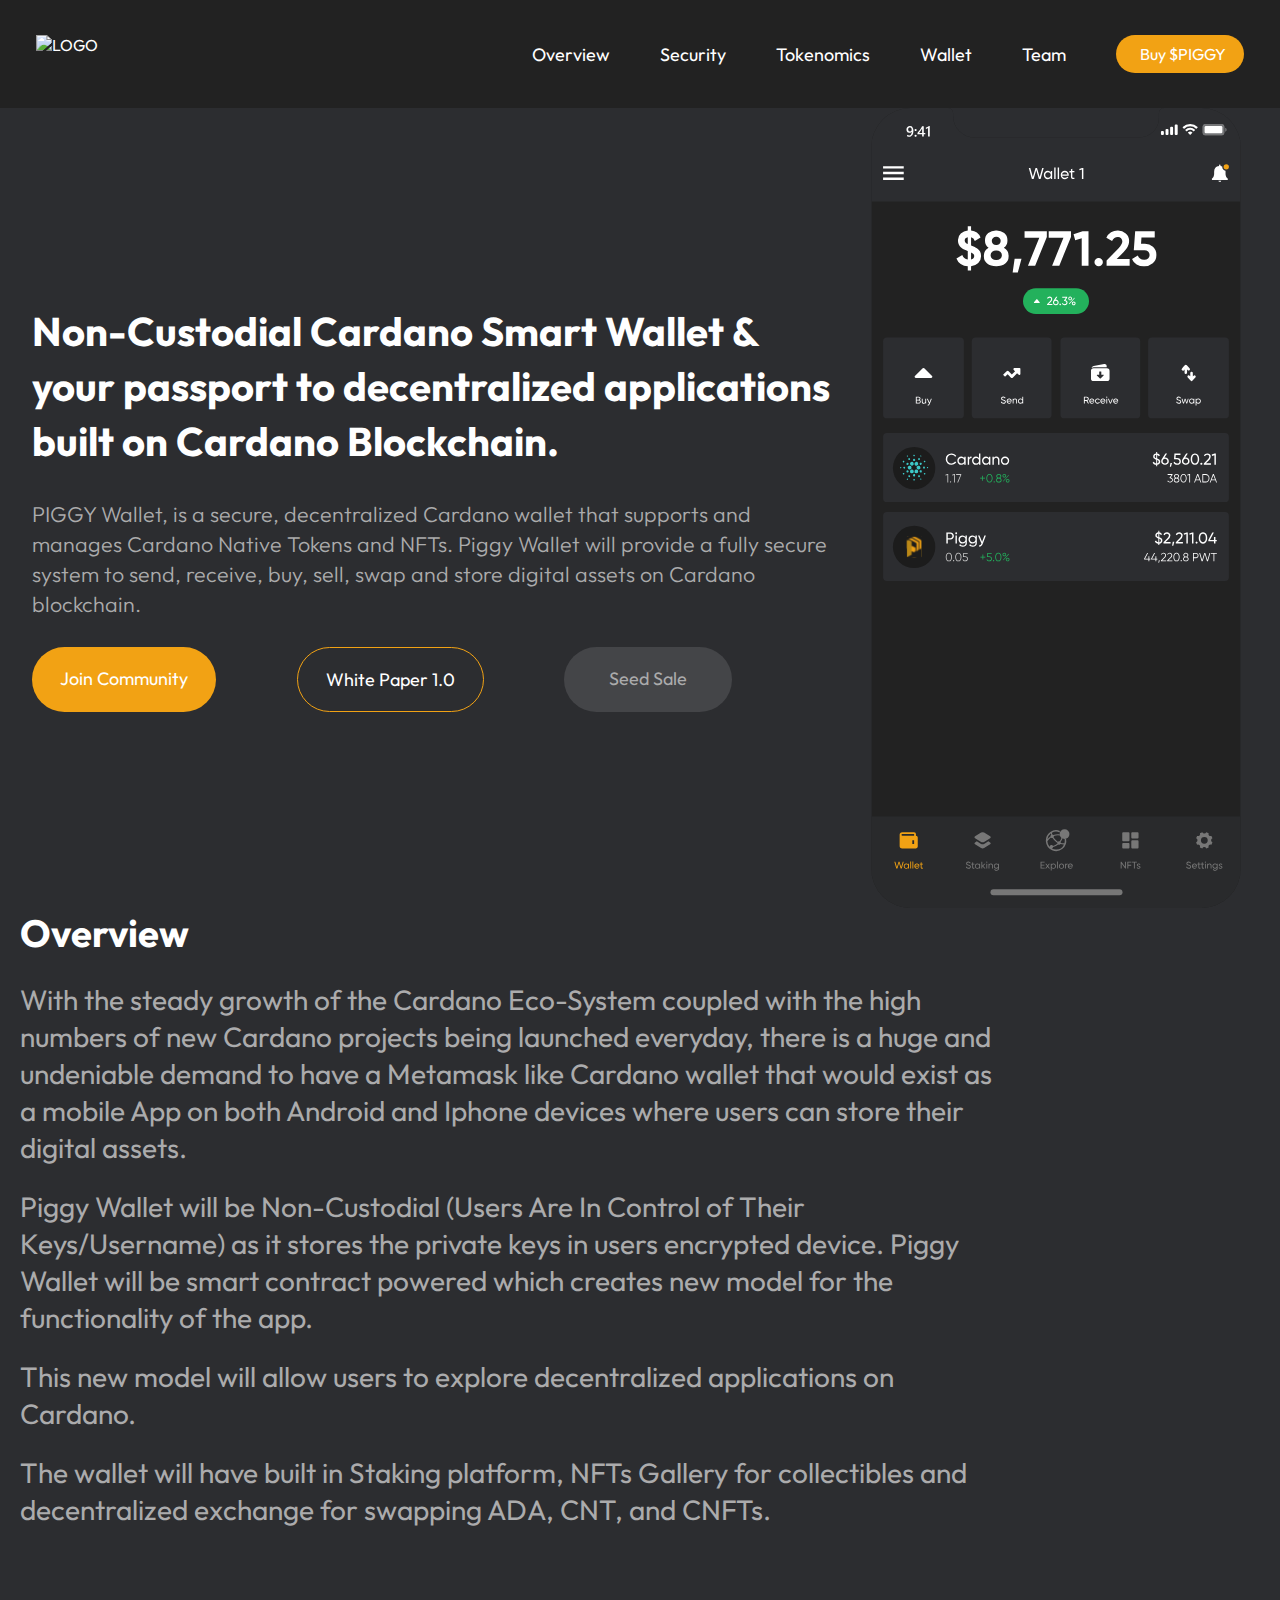
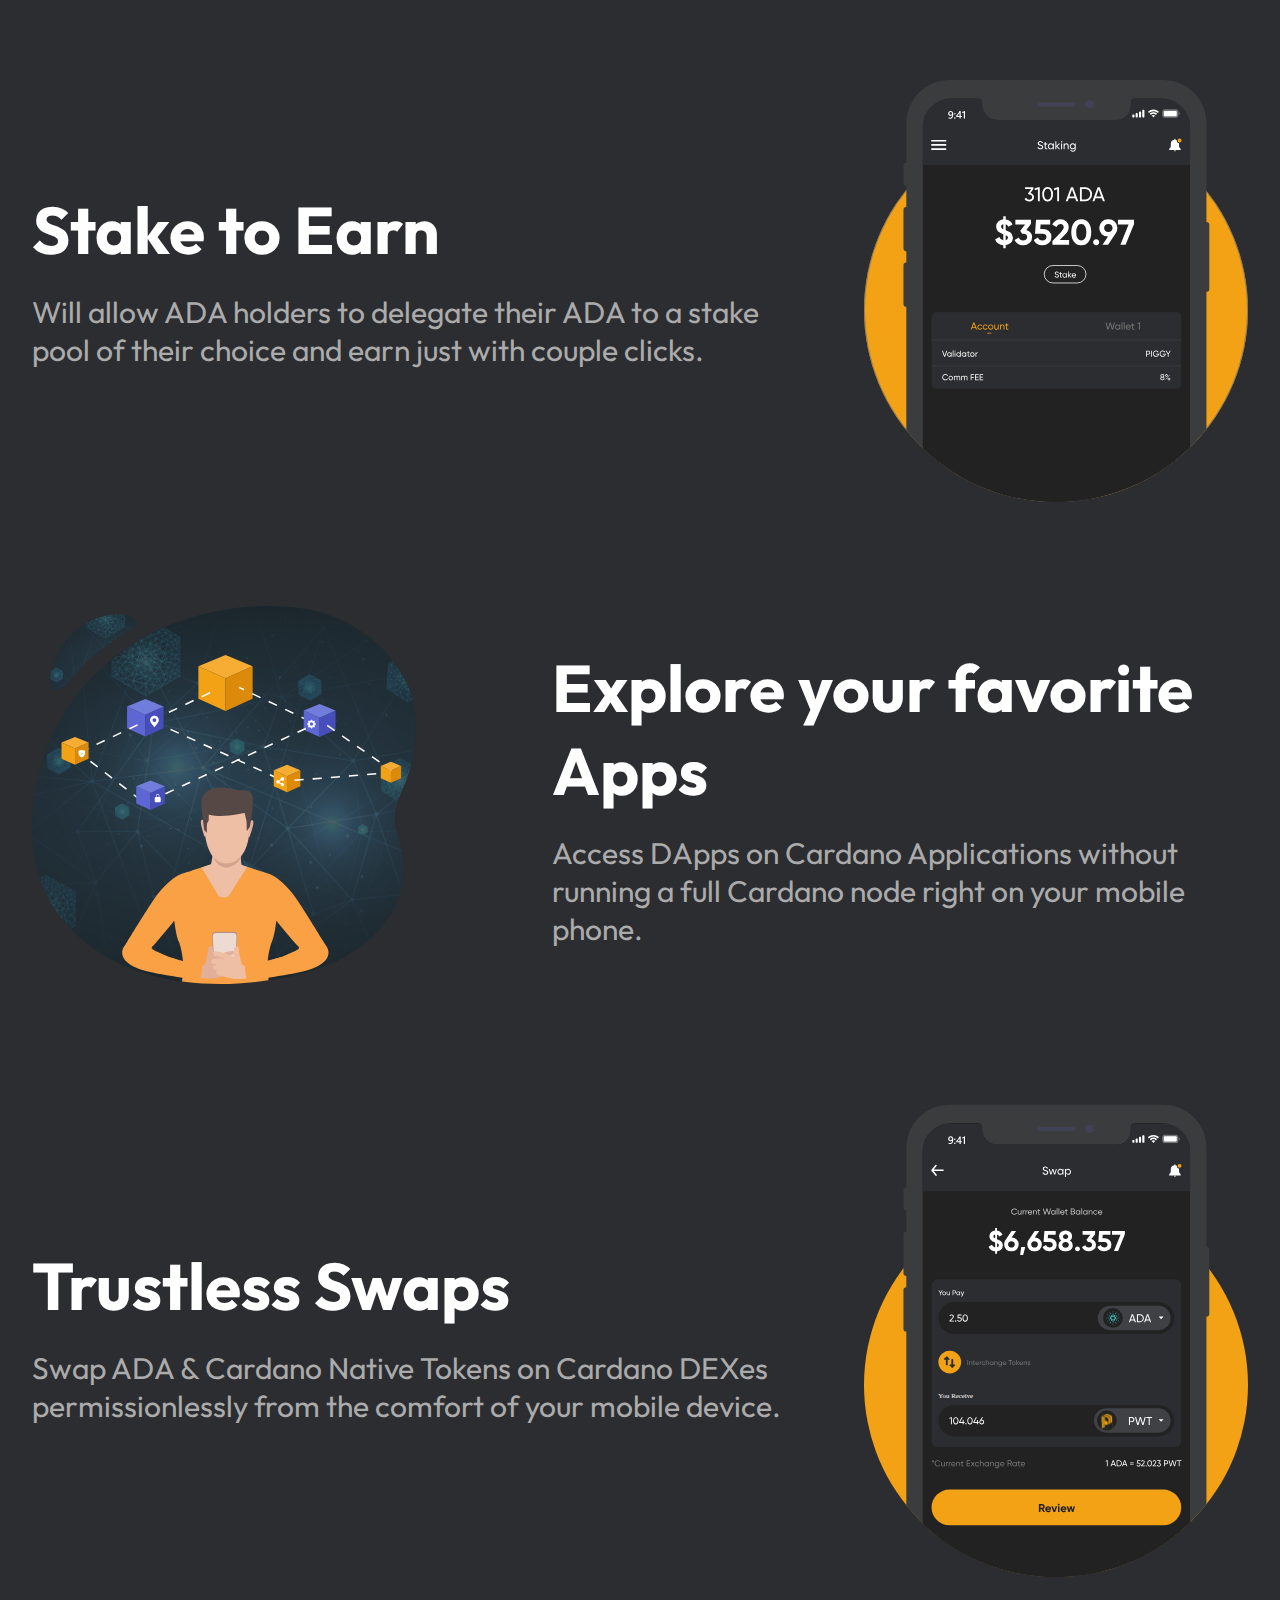
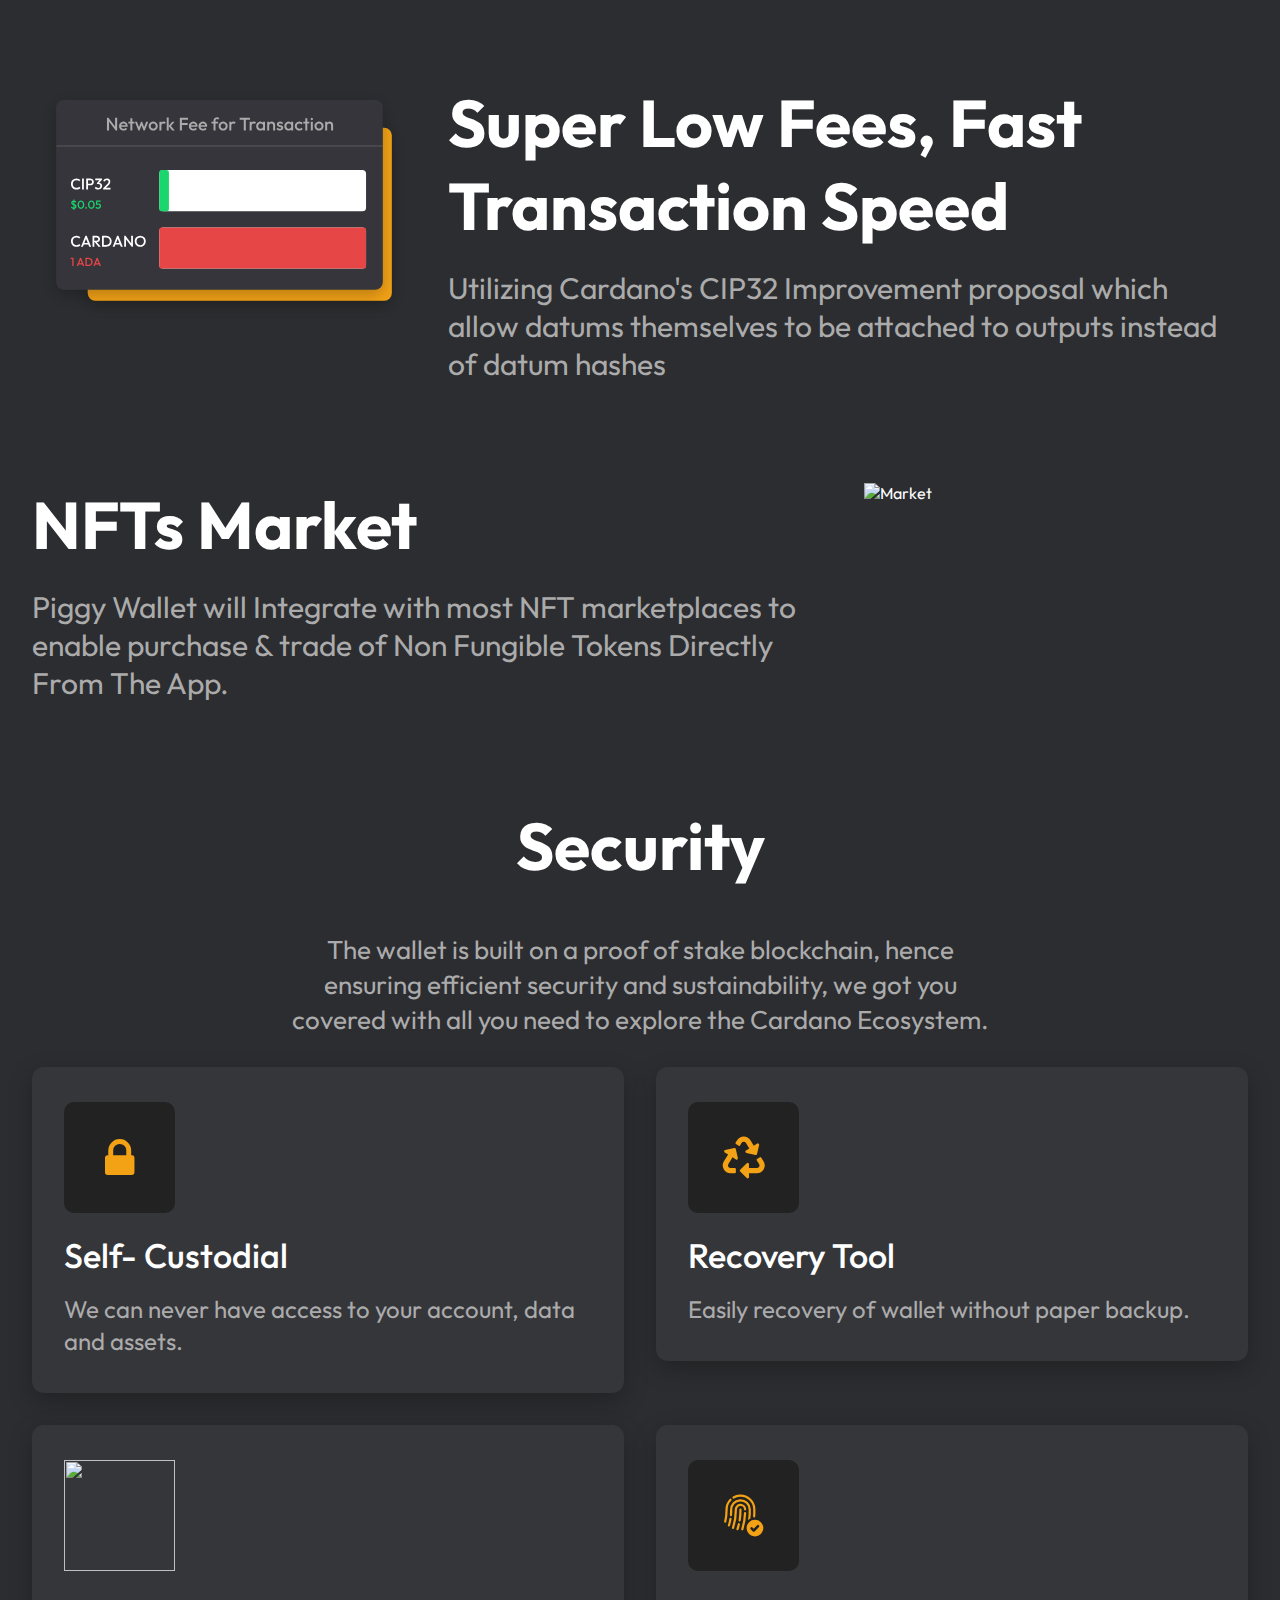
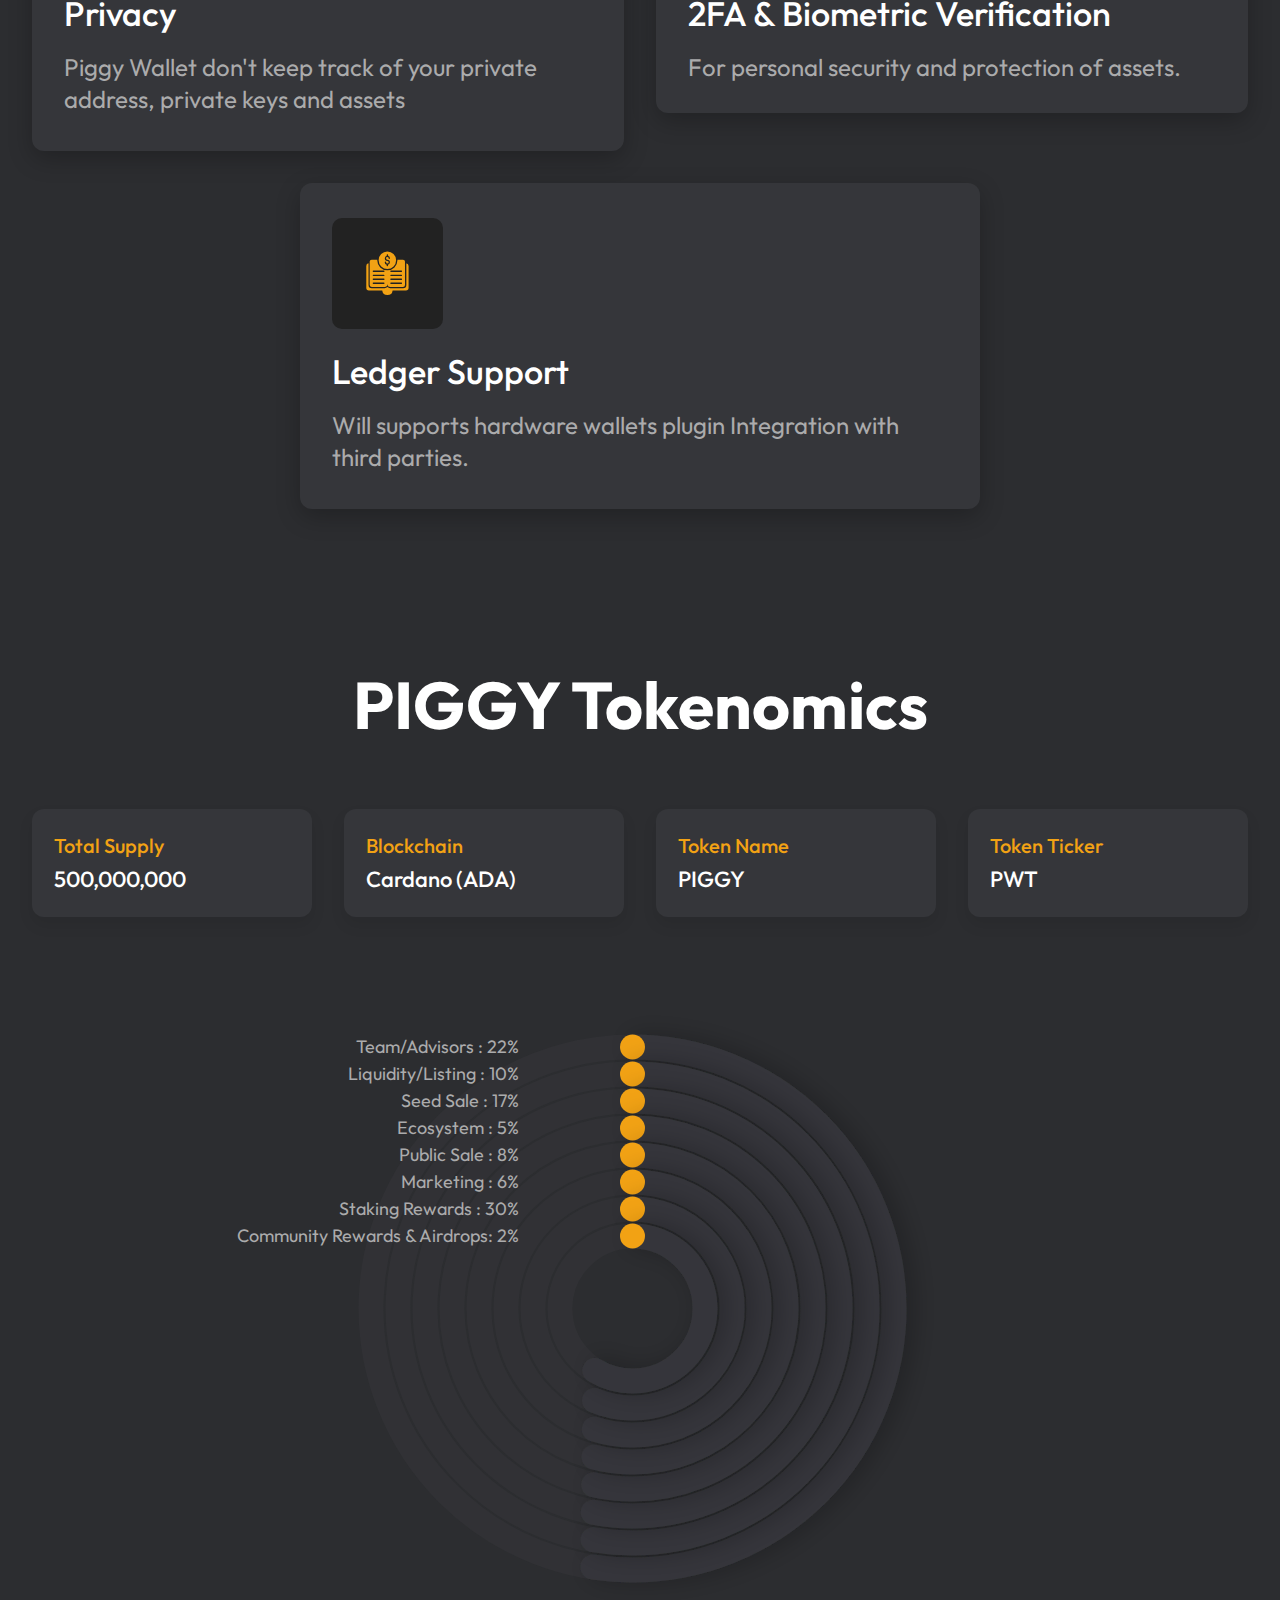
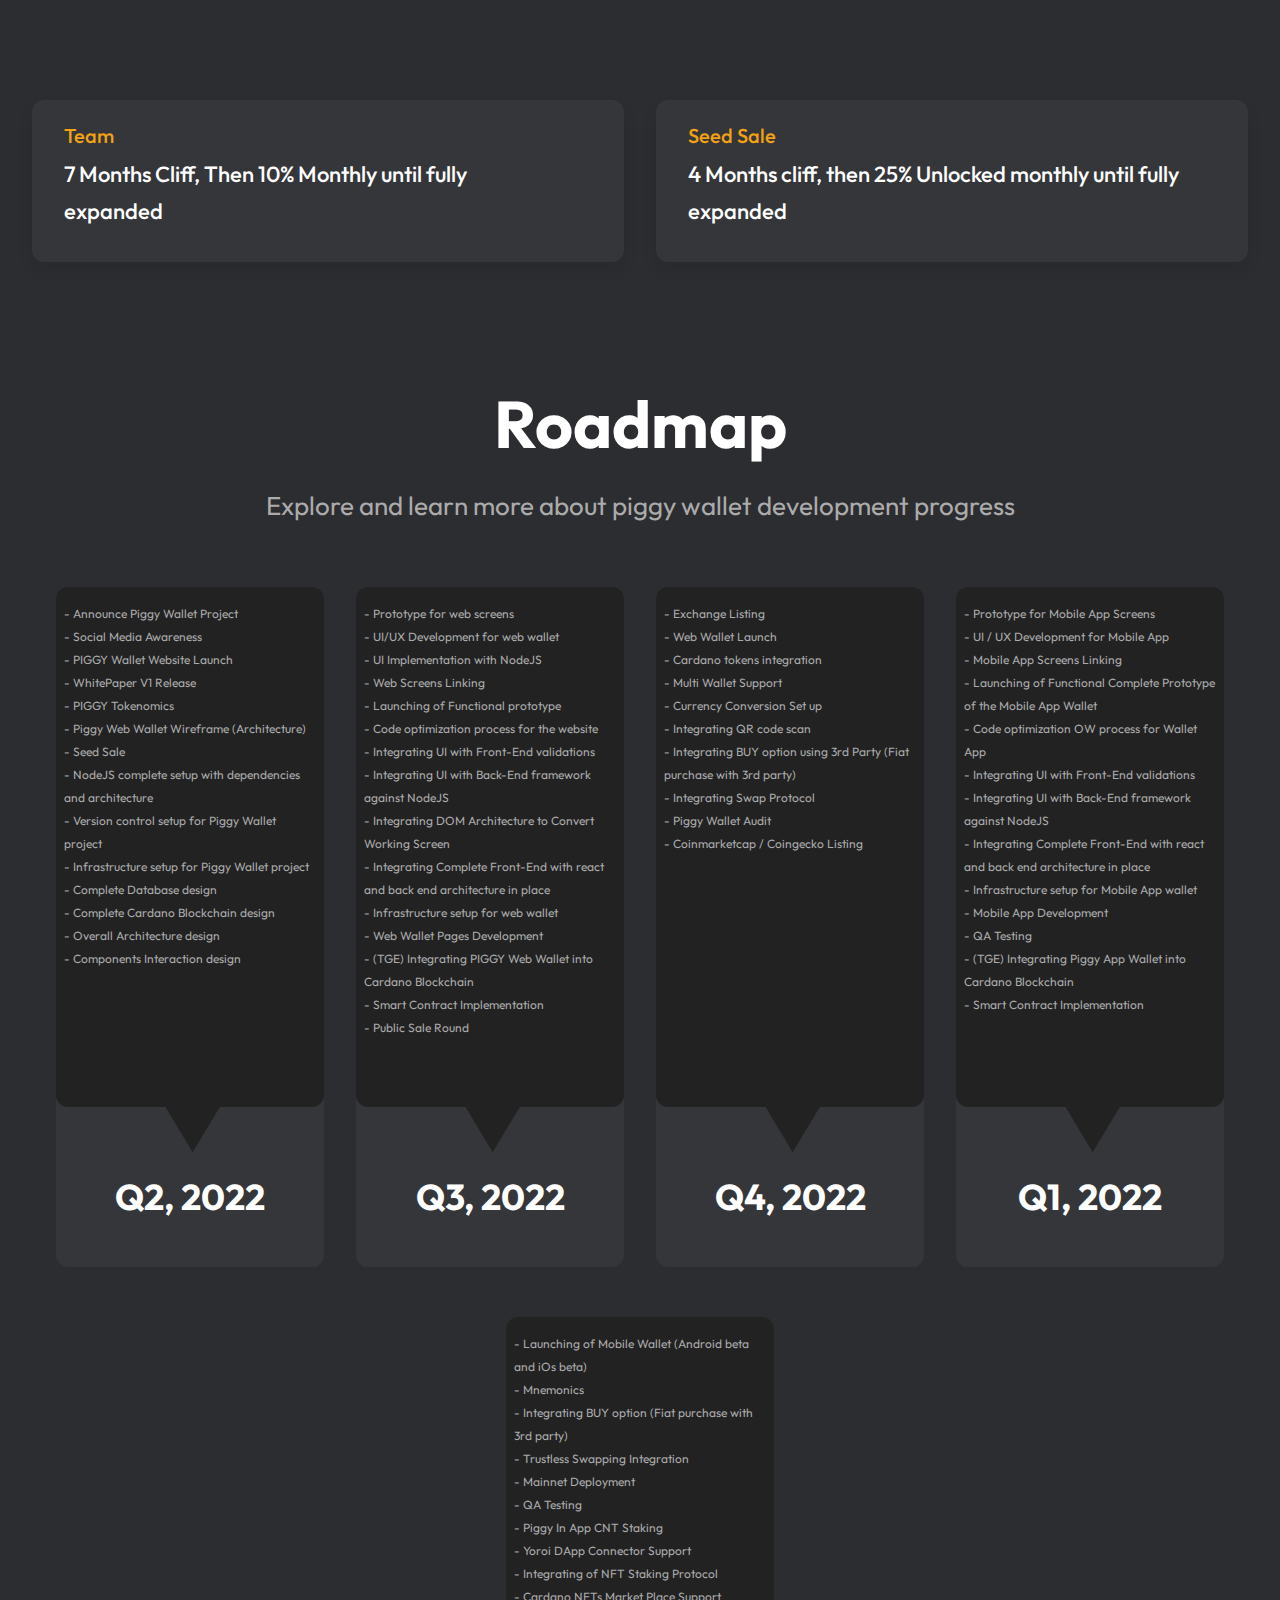
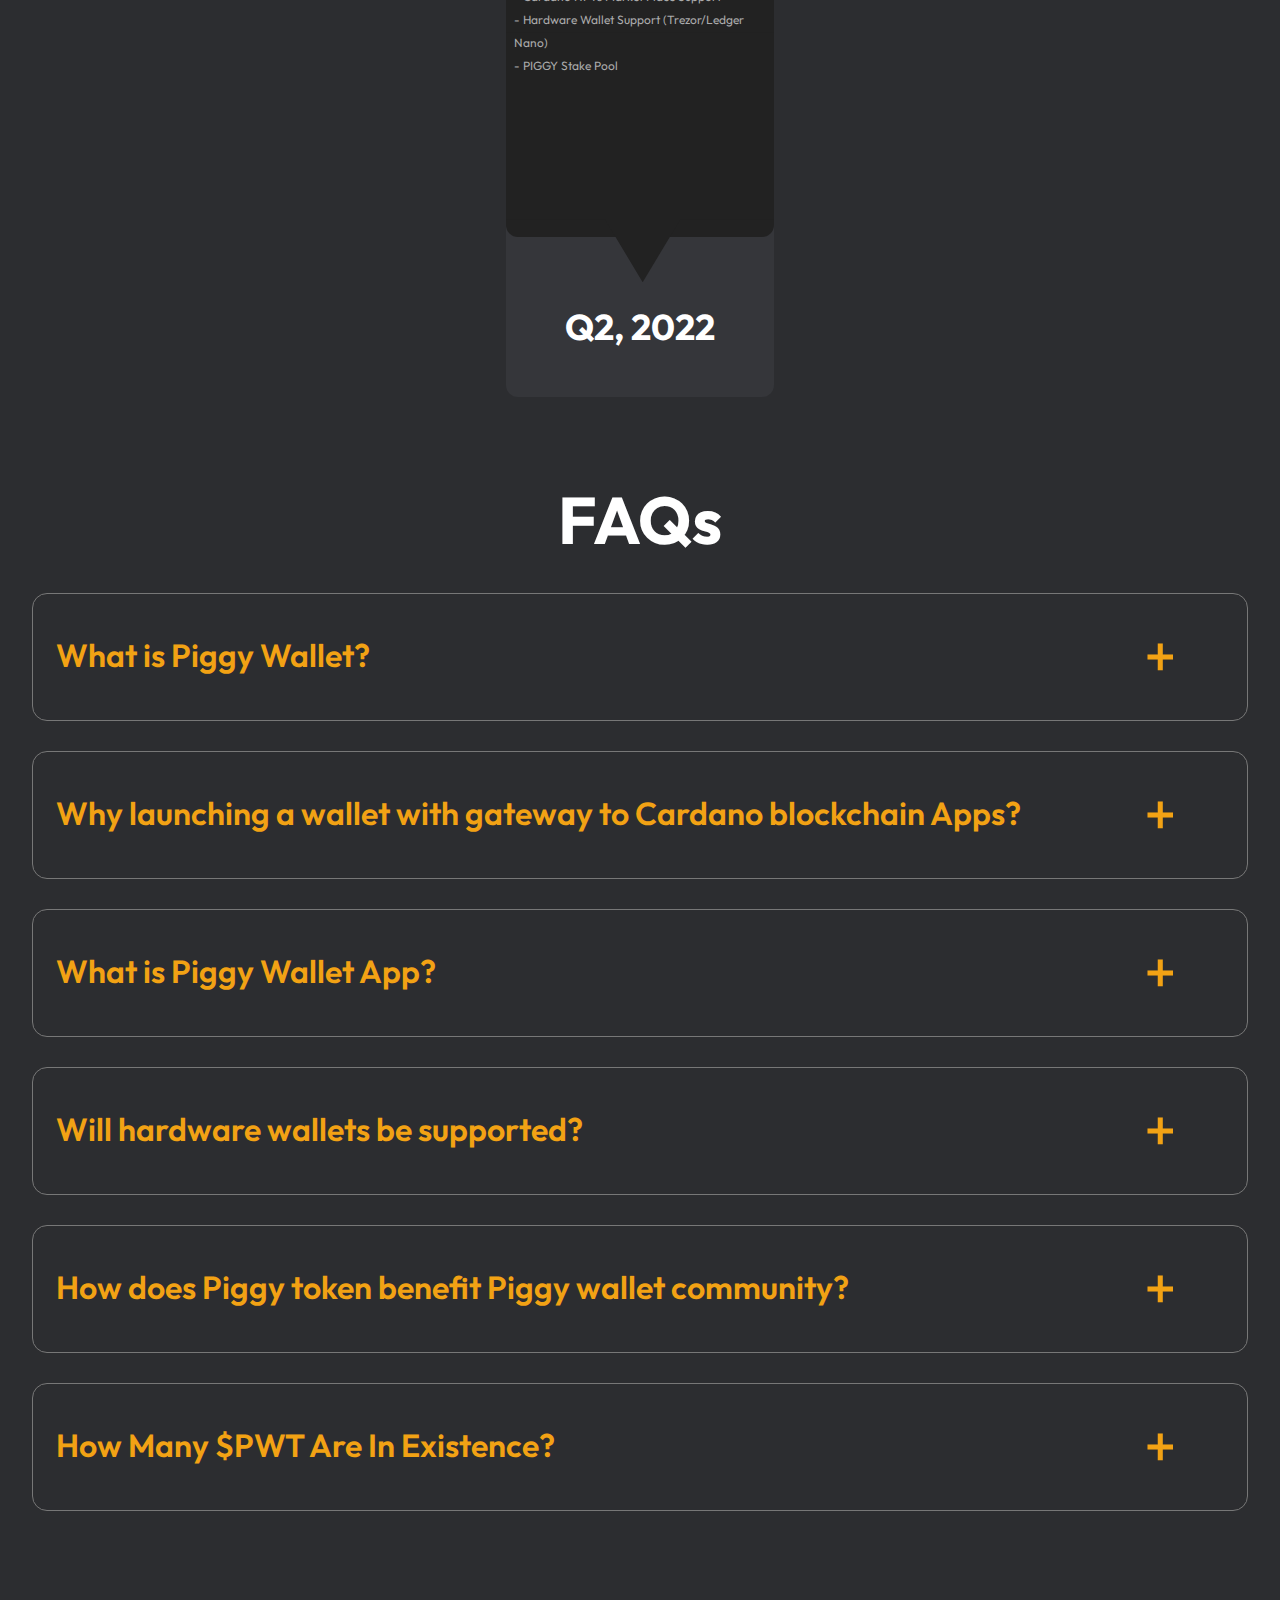
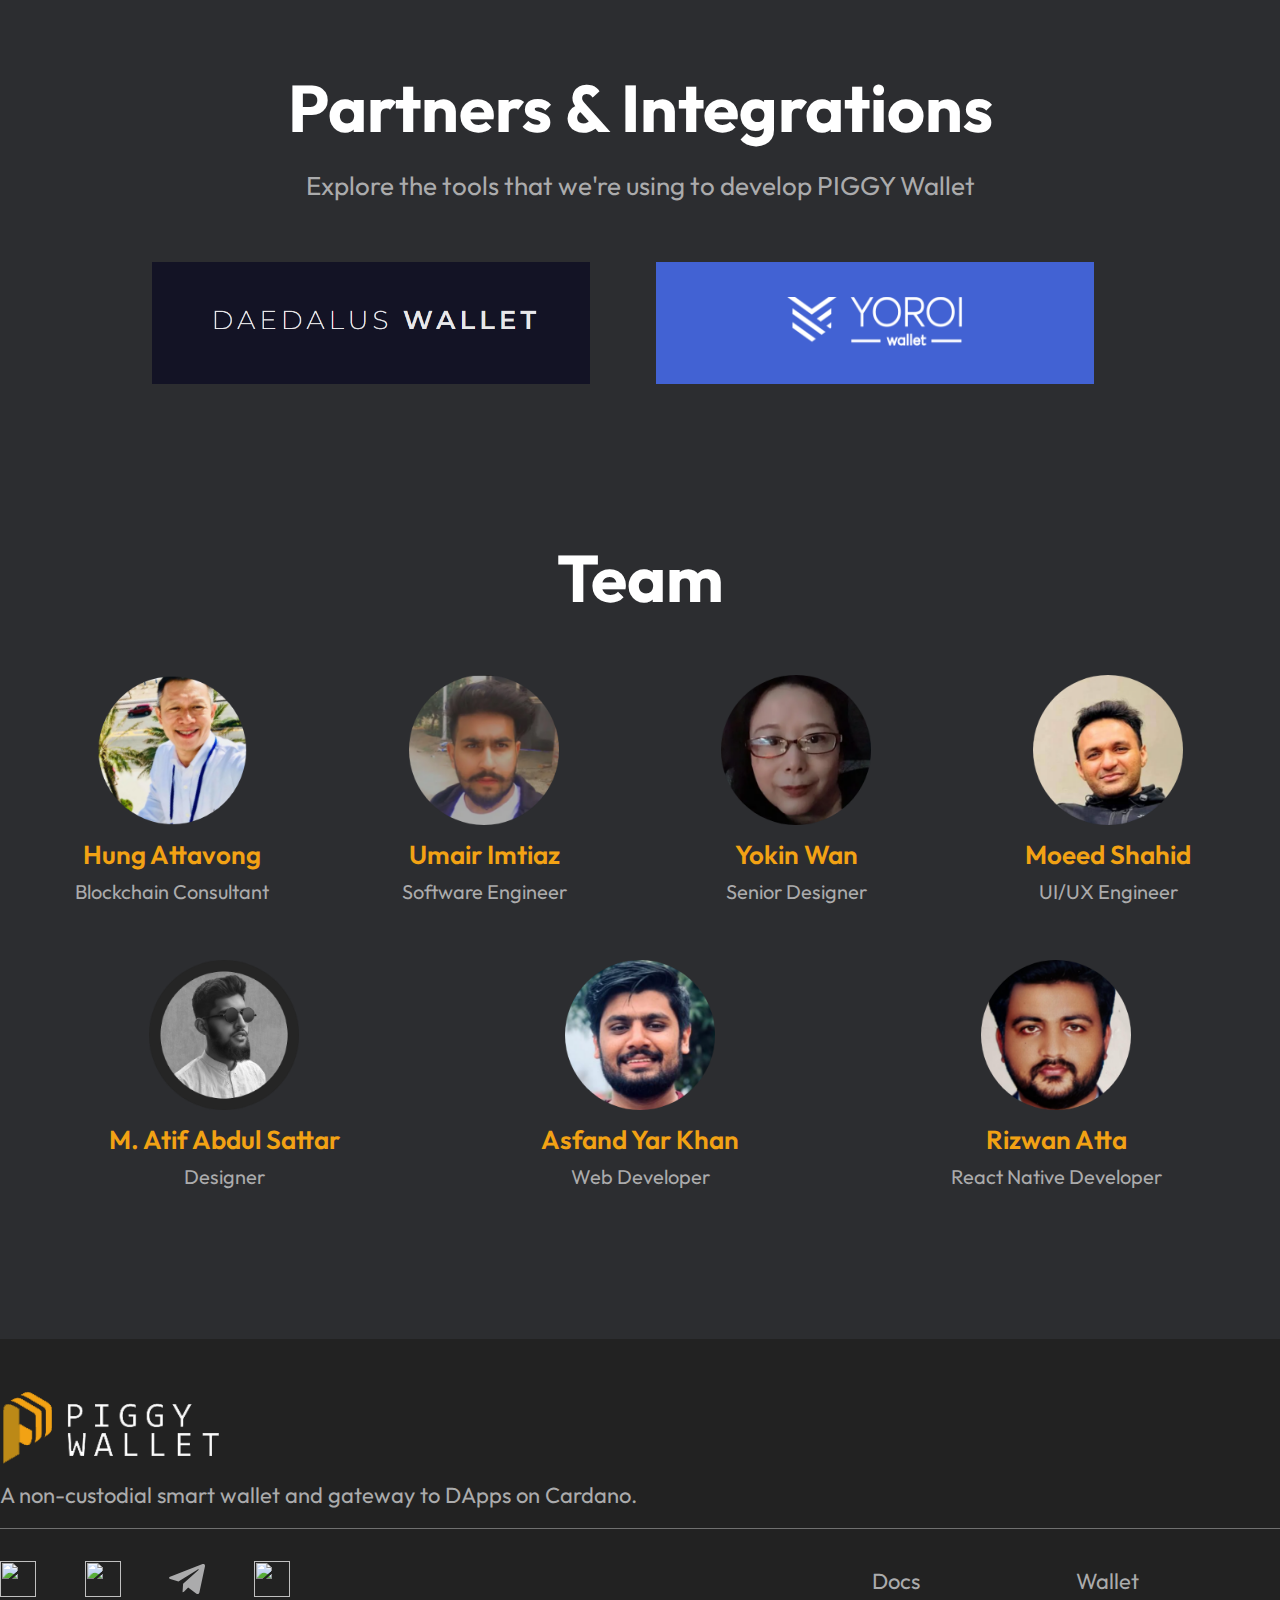
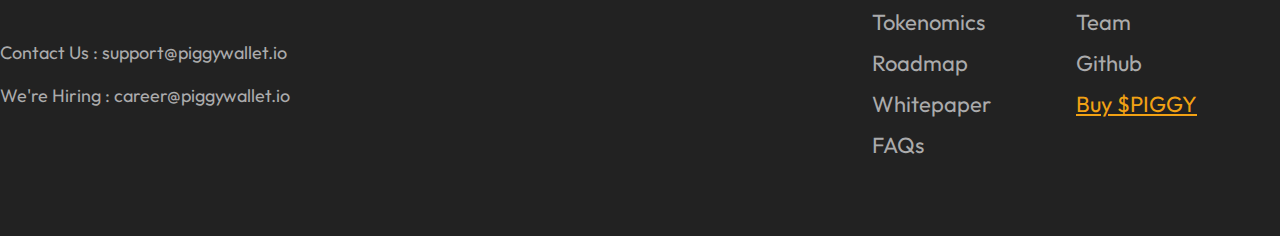
==== commit 9dbbdcee: "addded links to team desc" ====
--- a/index.html
+++ b/index.html
@@ -20,15 +20,15 @@
     <div class="nav-container container-xxl">
       <ul class="nav-logo">
         <li class="nav-logo-wrapper">
-          <a href="#"><img src="./assets/img/logo.PNG" alt="LOGO"></a>
+          <a href="#"><img src="./assets/img/Logo.svg" alt="LOGO"></a>
         </li>
       </ul>
       <ul class="nav-links">
         <li class="nav-link"><a class="nav-item" href="#overview">Overview</a></li>
-        <li class="nav-link"><a class="nav-item" href="#team">Team</a></li>
         <li class="nav-link"><a class="nav-item" href="#security">Security</a></li>
         <li class="nav-link"><a class="nav-item" href="#tokenomics">Tokenomics</a></li>
         <li class="nav-link"><a class="nav-item" href="#wallet">Wallet</a></li>
+        <li class="nav-link"><a class="nav-item" href="#team">Team</a></li>
         <button class="btn nav-btn">Buy $PIGGY</button>
       </ul>
     </div>
@@ -40,29 +40,23 @@
     <div class="nav-container container-xxl">
       <ul class="nav-logo">
         <li class="nav-logo-wrapper">
-          <a href="#"><img src="./assets/img/logo.PNG" alt="LOGO"></a>
+          <a href="#"><img src="./assets/img/Logo.svg" alt="LOGO"></a>
         </li>
       </ul>
       <ul>
-        <button class="hamburger-icon">
-          <img src="./assets/img/hamburger.png" alt="hamburger">
-        </button>
+        <span style="font-size:30px;cursor:pointer" onclick="openNav()">&#9776;</span>
       </ul>
     </div>
   </nav>
 
-  <div class="mobile-nav">
-    <ul class="nav-links mbl-links">
-      <div class="cross">
-        <li class="nav-link mbl-link"><a class="nav-item" href="#overview">Overview</a></li>
-        <button class="nav-cross-btn">&times;</button>
-      </div>
-      <li class="nav-link mbl-link"><a class="nav-item" href="#team">Team</a></li>
-      <li class="nav-link mbl-link"><a class="nav-item" href="#security">Security</a></li>
-      <li class="nav-link mbl-link"><a class="nav-item" href="#tokenomics">Tokenomics</a></li>
-      <li class="nav-link mbl-link"><a href="#wallet">Wallet</a></li>
-      <button class="btn nav-btn">Buy $PIGGY</button>
-    </ul>
+  <div id="mySidenav" class="sidenav">
+    <a href="javascript:void(0)" class="closebtn" onclick="closeNav()">&times;</a>
+    <li class="nav-link"><a class="nav-item" href="#overview">Overview</a></li>
+    <li class="nav-link"><a class="nav-item" href="#security">Security</a></li>
+    <li class="nav-link"><a class="nav-item" href="#tokenomics">Tokenomics</a></li>
+    <li class="nav-link"><a class="nav-item" href="#wallet">Wallet</a></li>
+    <li class="nav-link"><a class="nav-item" href="#team">Team</a></li>
+    <button class="btn nav-btn mbl-btn">Buy $PIGGY</button>
   </div>
 
   <section class="hero">
@@ -100,16 +94,16 @@
                 <!--slide images start-->
                 <!-- <div style="background-image: url('./assets/media/slider/phone.svg');"> -->
                 <div class="slide first">
-                  <img src="./assets/media/slider/nft.svg" alt="hero-img">
+                  <img src="./assets/media/slider/wallet.svg" alt="slider-img">
                 </div>
                 <div class="slide">
-                  <img src="./assets/media/slider/staking.svg" alt="">
+                  <img src="./assets/media/slider/staking.svg" alt="slider-img">
                 </div>
                 <div class="slide">
-                  <img src="./assets/media/slider/swap.svg" alt="">
+                  <img src="./assets/media/slider/swap.svg" alt="slider-img">
                 </div>
                 <div class="slide">
-                  <img src="./assets/media/slider/wallet.svg" alt="">
+                  <img src="./assets/media/slider/nft.svg" alt="slider-img">
                 </div>
                 <!-- </div> -->
                 <!--slide images end-->
@@ -167,7 +161,7 @@
   <section class="stake">
     <div class="container container-xxl">
       <div class="row stake__row--reverse">
-        <div class="col-8">
+        <div class="col-8 col-xxl-8 col-xl-8 col-lg-8 col-md-8 col-sm-8">
           <div class="stake-content">
             <h1 class="stake-title">Stake to Earn</h1>
             <p class="stake-desc">Will allow ADA holders to delegate their ADA to a stake pool of their choice and earn
@@ -186,13 +180,13 @@
   <section class="explore">
     <div class="container container-xxl">
       <div class="row explore__row-column">
-        <div class="col-4">
+        <div class="col-4 col-xxl-4 col-xl-4 col-lg-4 col-md-4 col-sm-4">
           <div class="explore-img-wrapper">
             <img class="explore-img" src="./assets/media/explore.svg" alt="Explore">
           </div>
         </div>
-        <div class="col-1"></div>
-        <div class="col-7">
+        <div class="col-1 col-xxl-1 col-xl-1 col-lg-1 col-md-1 col-sm-1"></div>
+        <div class="col-7 col-xxl-7 col-xl-7 col-lg-7 col-md-7 col-sm-7">
           <div class="explore-content">
             <h1 class="explore-title">Explore your favorite Apps</h1>
             <p class="explore-desc">Access DApps on Cardano Applications without running a full Cardano node right on
@@ -207,14 +201,14 @@
   <section class="swap">
     <div class="container container-xxl">
       <div class="row stake__row--reverse">
-        <div class="col-8">
+        <div class="col-8 col-xxl-8 col-xl-8 col-lg-8 col-md-8 col-sm-8">
           <div class="swap-content">
             <h1 class="swap-title">Trustless Swaps</h1>
             <p class="swap-desc">Swap ADA & Cardano Native Tokens on Cardano DEXes permissionlessly from the comfort of
               your mobile device.</p>
           </div>
         </div>
-        <div class="col-4">
+        <div class="col-4 col-xxl-4 col-xl-4 col-lg-4 col-md-4 col-sm-4">
           <div class="swap-img-wrapper">
             <img class="swap-img" src="./assets/media/swap.svg" alt="swap">
           </div>
@@ -226,12 +220,12 @@
   <section class="fee">
     <div class="container container-xxl">
       <div class="row explore__row-column">
-        <div class="col-4">
+        <div class="col-4 col-xxl-4 col-xl-4 col-lg-4 col-md-4 col-sm-4">
           <div class="fee-img-wrapper">
             <img class="fee-img" src="./assets/media/fees.svg" alt="Network-fee">
           </div>
         </div>
-        <div class="col-8">
+        <div class="col-8 col-xxl-8 col-xl-8 col-lg-8 col-md-8 col-sm-8">
           <div class="fee-content">
             <h1 class="fee-title">Super Low Fees, Fast Transaction Speed</h1>
             <p class="fee-desc">Utilizing Cardano's CIP32 Improvement proposal which allow datums themselves to be
@@ -245,14 +239,14 @@
   <section class="market">
     <div class="container container-xxl">
       <div class="row stake__row--reverse">
-        <div class="col-8">
+        <div class="col-8 col-xxl-8 col-xl-8 col-lg-8 col-md-8 col-sm-8">
           <div class="market-content">
             <h1 class="market-title">NFTs Market</h1>
             <p class="market-desc">Piggy Wallet will Integrate with most NFT marketplaces to enable purchase & trade of
               Non Fungible Tokens Directly From The App.</p>
           </div>
         </div>
-        <div class="col-4">
+        <div class="col-4 col-xxl-4 col-xl-4 col-lg-4 col-md-4 col-sm-4">
           <div class="market-img-wrapper">
             <img class="market-img" src="./assets/media/market.svg" alt="Market">
           </div>
@@ -339,7 +333,7 @@
         <h1 class="piggy-heading">PIGGY Tokenomics</h1>
       </div>
       <div class="row">
-        <div class="col-3 col-xxl-3 col-xl-3 col-lg-3 col-md-3 col-sm-3">
+        <div class="col-3 col-xxl-3 col-xl-3 col-lg-3 col-md-3 col-sm-3 piggy-col">
           <div class="piggy__card">
             <div class="piggy__card--content">
               <h5 class="piggy__card--title">Total Supply</h5>
@@ -347,7 +341,7 @@
             </div>
           </div>
         </div>
-        <div class="col-3 col-xxl-3 col-xl-3 col-lg-3 col-md-3 col-sm-3">
+        <div class="col-3 col-xxl-3 col-xl-3 col-lg-3 col-md-3 col-sm-3 piggy-col">
           <div class="piggy__card">
             <div class="piggy__card--content">
               <h5 class="piggy__card--title">Blockchain</h5>
@@ -355,7 +349,7 @@
             </div>
           </div>
         </div>
-        <div class="col-3 col-xxl-3 col-xl-3 col-lg-3 col-md-3 col-sm-3">
+        <div class="col-3 col-xxl-3 col-xl-3 col-lg-3 col-md-3 col-sm-3 piggy-col">
           <div class="piggy__card">
             <div class="piggy__card--content">
               <h5 class="piggy__card--title">Token Name</h5>
@@ -363,7 +357,7 @@
             </div>
           </div>
         </div>
-        <div class="col-3 col-xxl-3 col-xl-3 col-lg-3 col-md-3 col-sm-3">
+        <div class="col-3 col-xxl-3 col-xl-3 col-lg-3 col-md-3 col-sm-3 piggy-col">
           <div class="piggy__card">
             <div class="piggy__card--content">
               <h5 class="piggy__card--title">Token Ticker</h5>
@@ -641,7 +635,7 @@
   <section class="roadmap">
     <div class="container container-xxl">
       <div class="row">
-        <div class="col-12">
+        <div class="col-12 col-xxl-12 col-xl-12 col-lg-12 col-md-12 col-sm-12">
           <h1 class="roadmap-title">Roadmap</h1>
           <p class="roadmap-hdr-desc">Explore and learn more about piggy wallet development progress</p>
         </div>
@@ -758,10 +752,10 @@
   <section class="faq">
     <div class="container container-xxl">
       <div class="row">
-        <div class="col-12">
+        <div class="col-12 col-xxl-12 col-xl-12 col-lg-12 col-md-12 col-sm-12">
           <h1 class="faq-title">FAQs</h1>
         </div>
-        <div class="col-12 faq-mb">
+        <div class="col-12 col-xxl-12 col-xl-12 col-lg-12 col-md-12 col-sm-12 faq-mb">
           <div class="faq-wrapper">
             <div class="faq-content">
               <h1 class="faq-conten-title">What is Piggy Wallet?</h1>
@@ -776,7 +770,7 @@
           </div>
         </div>
 
-        <div class="col-12 faq-mb">
+        <div class="col-12 col-xxl-12 col-xl-12 col-lg-12 col-md-12 col-sm-12 faq-mb">
           <div class="faq-wrapper">
             <div class="faq-content">
               <h1 class="faq-conten-title">Why launching a wallet with gateway to Cardano blockchain Apps?</h1>
@@ -791,7 +785,7 @@
           </div>
         </div>
 
-        <div class="col-12 faq-mb">
+        <div class="col-12 col-xxl-12 col-xl-12 col-lg-12 col-md-12 col-sm-12 faq-mb">
           <div class="faq-wrapper">
             <div class="faq-content">
               <h1 class="faq-conten-title">What is Piggy Wallet App?</h1>
@@ -806,7 +800,7 @@
           </div>
         </div>
 
-        <div class="col-12 faq-mb">
+        <div class="col-12 col-xxl-12 col-xl-12 col-lg-12 col-md-12 col-sm-12 faq-mb">
           <div class="faq-wrapper">
             <div class="faq-content">
               <h1 class="faq-conten-title">Will hardware wallets be supported?</h1>
@@ -821,7 +815,7 @@
           </div>
         </div>
 
-        <div class="col-12 faq-mb">
+        <div class="col-12 col-xxl-12 col-xl-12 col-lg-12 col-md-12 col-sm-12 faq-mb">
           <div class="faq-wrapper">
             <div class="faq-content">
               <h1 class="faq-conten-title">How does Piggy token benefit Piggy wallet community?</h1>
@@ -836,7 +830,7 @@
           </div>
         </div>
 
-        <div class="col-12 faq-mb">
+        <div class="col-12 col-xxl-12 col-xl-12 col-lg-12 col-md-12 col-sm-12 faq-mb">
           <div class="faq-wrapper">
             <div class="faq-content">
               <h1 class="faq-conten-title">How Many $PWT Are In Existence?</h1>
@@ -857,17 +851,19 @@
   <section class="integration" id="wallet">
     <div class="container container-mid">
       <div class="row">
-        <div class="col-12">
-          <h1 class="integration-title">Integrations</h1>
-        </div>
-        <div class="col-6 wallet-mb">
+        <div class="col-12 col-xxl-12 col-xl-12 col-lg-12 col-md-12 col-sm-12">
+          <h1 class="integration-title">Partners & Integrations</h1>
+          <p class="integration-desc">Explore the tools that we're using to develop PIGGY Wallet</p>
+        </div>
+        <div class="col-6 col-xxl-6 col-xl-6 col-lg-6 col-md-6 col-sm-6 wallet-mb">
           <button class="btn btn-wallet">
-            <a href="https://daedaluswallet.io/"> <img src="./assets/img/wallet.png" alt="Wallet"></a>
+            <a target="_blank" href="https://daedaluswallet.io/"> <img src="./assets/img/wallet.png" alt="Wallet"></a>
           </button>
         </div>
-        <div class="col-6">
+        <div class="col-6 col-xxl-6 col-xl-6 col-lg-6 col-md-6 col-sm-6">
           <button class="btn btn-wallet-logo">
-            <a href="https://yoroi-wallet.com/"><img src="./assets/img/wallet-logo.png" alt="Wallet-logo"></a>
+            <a target="_blank" href="https://yoroi-wallet.com/"><img src="./assets/img/wallet-logo.png"
+                alt="Wallet-logo"></a>
           </button>
         </div>
       </div>
@@ -879,12 +875,11 @@
       <div class="team__content">
         <h1 class="team__heading">Team</h1>
       </div>
-
       <div class="row">
         <div class="col-12 col-xxl-3 col-xl-3 col-lg-3 col-md-3 col-sm-3">
           <div class="person__content pc-mb-64" id="spaces">
             <div class="person__img">
-              <img src="assets/img/hung.png" class="person--img">
+              <img src="./assets/img/hung.png" class="person--img">
             </div>
             <div class="person__info">
               <h5 class="person__name">Hung Attavong</h5>
@@ -900,6 +895,12 @@
                 engineered her experience to blockchain technology with passion and love to bridge the UX gap in crypto
                 space. She is the senior designer in the team as we wish to leverage our general experience towards the
                 success of this project.
+                <br> <br>
+                <span class="person__social--media">
+                  <a href="#"><img src="./assets/media/facebook.svg"></a>
+                  <a href="#"><img src="./assets/media/twitter.svg"></a>
+                  <a href="#"><img src="./assets/media/medium.svg"></a>
+                </span>
               </p>
             </div>
           </div>
@@ -907,11 +908,11 @@
         <div class="col-12 col-xxl-3 col-xl-3 col-lg-3 col-md-3 col-sm-3">
           <div class="person__content pc-mb-64" id="spaces">
             <div class="person__img">
-              <img src="assets/img/hung.png" class="person--img">
+              <img src="./assets/img/umair.png" class="person--img">
             </div>
             <div class="person__info">
-              <h5 class="person__name">Hung Attavong</h5>
-              <p class="person__position">Blockchain Consultant</p>
+              <h5 class="person__name">Umair Imtiaz</h5>
+              <p class="person__position">Software Engineer</p>
               <p class="person__desc hidden person_desc__mobile">
                 Yokin Wan 2
                 <br>
@@ -923,6 +924,12 @@
                 engineered her experience to blockchain technology with passion and love to bridge the UX gap in crypto
                 space. She is the senior designer in the team as we wish to leverage our general experience towards the
                 success of this project.
+                <br> <br>
+                <span class="person__social--media">
+                  <a href="#"><img src="./assets/media/facebook.svg"></a>
+                  <a href="#"><img src="./assets/media/twitter.svg"></a>
+                  <a href="#"><img src="./assets/media/medium.svg"></a>
+                </span>
               </p>
             </div>
           </div>
@@ -930,11 +937,11 @@
         <div class="col-12 col-xxl-3 col-xl-3 col-lg-3 col-md-3 col-sm-3">
           <div class="person__content pc-mb-64" id="spaces">
             <div class="person__img">
-              <img src="assets/img/hung.png" class="person--img">
+              <img src="./assets/img/yokin.png" class="person--img">
             </div>
             <div class="person__info">
-              <h5 class="person__name">Hung Attavong</h5>
-              <p class="person__position">Blockchain Consultant</p>
+              <h5 class="person__name">Yokin Wan</h5>
+              <p class="person__position">Senior Designer</p>
               <p class="person__desc hidden person_desc__mobile">
                 Yokin Wan 2
                 <br>
@@ -946,6 +953,12 @@
                 engineered her experience to blockchain technology with passion and love to bridge the UX gap in crypto
                 space. She is the senior designer in the team as we wish to leverage our general experience towards the
                 success of this project.
+                <br> <br>
+                <span class="person__social--media">
+                  <a href="#"><img src="./assets/media/facebook.svg"></a>
+                  <a href="#"><img src="./assets/media/twitter.svg"></a>
+                  <a href="#"><img src="./assets/media/medium.svg"></a>
+                </span>
               </p>
             </div>
           </div>
@@ -953,11 +966,11 @@
         <div class="col-12 col-xxl-3 col-xl-3 col-lg-3 col-md-3 col-sm-3">
           <div class="person__content pc-mb-64" id="spaces">
             <div class="person__img">
-              <img src="assets/img/hung.png" class="person--img">
+              <img src="./assets/img/moeed.png" class="person--img">
             </div>
             <div class="person__info">
-              <h5 class="person__name">Hung Attavong</h5>
-              <p class="person__position">Blockchain Consultant</p>
+              <h5 class="person__name">Moeed Shahid</h5>
+              <p class="person__position">UI/UX Engineer</p>
               <p class="person__desc hidden person_desc__mobile">
                 Yokin Wan 2
                 <br>
@@ -969,6 +982,12 @@
                 engineered her experience to blockchain technology with passion and love to bridge the UX gap in crypto
                 space. She is the senior designer in the team as we wish to leverage our general experience towards the
                 success of this project.
+                <br> <br>
+                <span class="person__social--media">
+                  <a href="#"><img src="./assets/media/facebook.svg"></a>
+                  <a href="#"><img src="./assets/media/twitter.svg"></a>
+                  <a href="#"><img src="./assets/media/medium.svg"></a>
+                </span>
               </p>
             </div>
           </div>
@@ -986,6 +1005,12 @@
           engineered her experience to blockchain technology with passion and love to bridge the UX gap in crypto
           space. She is the senior designer in the team as we wish to leverage our general experience towards the
           success of this project.
+          <br> <br>
+          <span class="person__social--media">
+            <a href="#"><img src="./assets/media/facebook.svg"></a>
+            <a href="#"><img src="./assets/media/twitter.svg"></a>
+            <a href="#"><img src="./assets/media/medium.svg"></a>
+          </span>
         </p>
         <p class="person__desc hidden person_desc__desktop">
           Yokin Wan 2
@@ -998,6 +1023,12 @@
           engineered her experience to blockchain technology with passion and love to bridge the UX gap in crypto
           space. She is the senior designer in the team as we wish to leverage our general experience towards the
           success of this project.
+          <br> <br>
+          <span class="person__social--media">
+            <a href="#"><img src="./assets/media/facebook.svg"></a>
+            <a href="#"><img src="./assets/media/twitter.svg"></a>
+            <a href="#"><img src="./assets/media/medium.svg"></a>
+          </span>
         </p>
         <p class="person__desc hidden person_desc__desktop">
           Yokin Wan 3
@@ -1010,6 +1041,12 @@
           engineered her experience to blockchain technology with passion and love to bridge the UX gap in crypto
           space. She is the senior designer in the team as we wish to leverage our general experience towards the
           success of this project.
+          <br> <br>
+          <span class="person__social--media">
+            <a href="#"><img src="./assets/media/facebook.svg"></a>
+            <a href="#"><img src="./assets/media/twitter.svg"></a>
+            <a href="#"><img src="./assets/media/medium.svg"></a>
+          </span>
         </p>
         <p class="person__desc hidden person_desc__desktop">
           Yokin Wan 4
@@ -1022,6 +1059,12 @@
           engineered her experience to blockchain technology with passion and love to bridge the UX gap in crypto
           space. She is the senior designer in the team as we wish to leverage our general experience towards the
           success of this project.
+          <br> <br>
+          <span class="person__social--media">
+            <a href="#"><img src="./assets/media/facebook.svg"></a>
+            <a href="#"><img src="./assets/media/twitter.svg"></a>
+            <a href="#"><img src="./assets/media/medium.svg"></a>
+          </span>
         </p>
       </div>
 
@@ -1029,11 +1072,11 @@
         <div class="col-12 col-xxl-3 col-xl-3 col-lg-3 col-md-3 col-sm-3">
           <div class="person__content pc-mb-64" id="spaces">
             <div class="person__img">
-              <img src="assets/img/hung.png" class="person--img">
+              <img src="./assets/img/atif.png" class="person--img">
             </div>
             <div class="person__info">
-              <h5 class="person__name">Hung Attavong</h5>
-              <p class="person__position">Blockchain Consultant</p>
+              <h5 class="person__name">M. Atif Abdul Sattar</h5>
+              <p class="person__position">Designer</p>
               <p class="person__desc hidden person_desc__mobile">
                 Yokin Wan 2
                 <br>
@@ -1045,6 +1088,13 @@
                 engineered her experience to blockchain technology with passion and love to bridge the UX gap in crypto
                 space. She is the senior designer in the team as we wish to leverage our general experience towards the
                 success of this project.
+                <br>
+                <br>
+                <span class="person__social--media">
+                  <a href="#"><img src="./assets/media/facebook.svg"></a>
+                  <a href="#"><img src="./assets/media/twitter.svg"></a>
+                  <a href="#"><img src="./assets/media/medium.svg"></a>
+                </span>
               </p>
             </div>
           </div>
@@ -1052,11 +1102,11 @@
         <div class="col-12 col-xxl-3 col-xl-3 col-lg-3 col-md-3 col-sm-3">
           <div class="person__content pc-mb-64" id="spaces">
             <div class="person__img">
-              <img src="assets/img/hung.png" class="person--img">
+              <img src="./assets/img/asfand.png" class="person--img">
             </div>
             <div class="person__info">
-              <h5 class="person__name">Hung Attavong</h5>
-              <p class="person__position">Blockchain Consultant</p>
+              <h5 class="person__name">Asfand Yar Khan</h5>
+              <p class="person__position">Web Developer</p>
               <p class="person__desc hidden person_desc__mobile">
                 Yokin Wan 2
                 <br>
@@ -1068,6 +1118,12 @@
                 engineered her experience to blockchain technology with passion and love to bridge the UX gap in crypto
                 space. She is the senior designer in the team as we wish to leverage our general experience towards the
                 success of this project.
+                <br> <br>
+                <span class="person__social--media">
+                  <a href="#"><img src="./assets/media/facebook.svg"></a>
+                  <a href="#"><img src="./assets/media/twitter.svg"></a>
+                  <a href="#"><img src="./assets/media/medium.svg"></a>
+                </span>
               </p>
             </div>
           </div>
@@ -1075,11 +1131,11 @@
         <div class="col-12 col-xxl-3 col-xl-3 col-lg-3 col-md-3 col-sm-3">
           <div class="person__content pc-mb-64" id="spaces">
             <div class="person__img">
-              <img src="assets/img/hung.png" class="person--img">
+              <img src="./assets/img/rizwan.png" class="person--img">
             </div>
             <div class="person__info">
-              <h5 class="person__name">Hung Attavong</h5>
-              <p class="person__position">Blockchain Consultant</p>
+              <h5 class="person__name">Rizwan Atta</h5>
+              <p class="person__position">React Native Developer</p>
               <p class="person__desc hidden person_desc__mobile">
                 Yokin Wan 2
                 <br>
@@ -1091,29 +1147,12 @@
                 engineered her experience to blockchain technology with passion and love to bridge the UX gap in crypto
                 space. She is the senior designer in the team as we wish to leverage our general experience towards the
                 success of this project.
-              </p>
-            </div>
-          </div>
-        </div>
-        <div class="col-12 col-xxl-3 col-xl-3 col-lg-3 col-md-3 col-sm-3">
-          <div class="person__content pc-mb-64" id="spaces">
-            <div class="person__img">
-              <img src="assets/img/hung.png" class="person--img">
-            </div>
-            <div class="person__info">
-              <h5 class="person__name">Hung Attavong</h5>
-              <p class="person__position">Blockchain Consultant</p>
-              <p class="person__desc hidden person_desc__mobile">
-                Yokin Wan 2
-                <br>
-                <br>
-                Senior Designer
-                <br>
-                <br>
-                Yokin has a strong background in writing and designing in Tech related projects, Over the years she has
-                engineered her experience to blockchain technology with passion and love to bridge the UX gap in crypto
-                space. She is the senior designer in the team as we wish to leverage our general experience towards the
-                success of this project.
+                <br> <br>
+                <span class="person__social--media">
+                  <a href="#"><img src="./assets/media/facebook.svg"></a>
+                  <a href="#"><img src="./assets/media/twitter.svg"></a>
+                  <a href="#"><img src="./assets/media/medium.svg"></a>
+                </span>
               </p>
             </div>
           </div>
@@ -1131,6 +1170,12 @@
           engineered her experience to blockchain technology with passion and love to bridge the UX gap in crypto
           space. She is the senior designer in the team as we wish to leverage our general experience towards the
           success of this project.
+          <br> <br>
+          <span class="person__social--media">
+            <a href="#"><img src="./assets/media/facebook.svg"></a>
+            <a href="#"><img src="./assets/media/twitter.svg"></a>
+            <a href="#"><img src="./assets/media/medium.svg"></a>
+          </span>
         </p>
         <p class="person__desc hidden person_desc__desktop">
           Yokin Wan 2
@@ -1143,6 +1188,12 @@
           engineered her experience to blockchain technology with passion and love to bridge the UX gap in crypto
           space. She is the senior designer in the team as we wish to leverage our general experience towards the
           success of this project.
+          <br> <br>
+          <span class="person__social--media">
+            <a href="#"><img src="./assets/media/facebook.svg"></a>
+            <a href="#"><img src="./assets/media/twitter.svg"></a>
+            <a href="#"><img src="./assets/media/medium.svg"></a>
+          </span>
         </p>
         <p class="person__desc hidden person_desc__desktop">
           Yokin Wan 3
@@ -1155,18 +1206,12 @@
           engineered her experience to blockchain technology with passion and love to bridge the UX gap in crypto
           space. She is the senior designer in the team as we wish to leverage our general experience towards the
           success of this project.
-        </p>
-        <p class="person__desc hidden person_desc__desktop">
-          Yokin Wan 4
-          <br>
-          <br>
-          Senior Designer
-          <br>
-          <br>
-          Yokin has a strong background in writing and designing in Tech related projects, Over the years she has
-          engineered her experience to blockchain technology with passion and love to bridge the UX gap in crypto
-          space. She is the senior designer in the team as we wish to leverage our general experience towards the
-          success of this project.
+          <br> <br>
+          <span class="person__social--media">
+            <a href="#"><img src="./assets/media/facebook.svg"></a>
+            <a href="#"><img src="./assets/media/twitter.svg"></a>
+            <a href="#"><img src="./assets/media/medium.svg"></a>
+          </span>
         </p>
       </div>
     </div>
--- a/css/style.css
+++ b/css/style.css
@@ -528,6 +528,15 @@
   font-size: 66px;
   line-height: 83px;
   text-align: center;
+  margin-bottom: 20px;
+}
+
+.integration-desc {
+  font-size: 26px;
+  font-weight: 400;
+  line-height: 33px;
+  color: #ABABAC;
+  text-align: center;
   margin-bottom: 60px;
 }
 
@@ -579,7 +588,7 @@
   color: #ABABAC;
   border-top: #00c77a 1px solid;
   padding: 20px !important;
-  margin-bottom: 10px;
+  margin-bottom: 20px !important;
   opacity: 1;
   background: rgba(255,255,255,.1);
 }
@@ -588,7 +597,7 @@
  display: none !important;
 }
 
-.pc-mb-64 {margin: 0 0 64px 0;}
+.pc-mb-64 {margin: 0 0 45px 0;}
 
 .person__img {
   max-width: 188px;
@@ -624,6 +633,24 @@
   margin: auto;
 }
 
+.person__social--media {
+  display: flex;
+  align-items: center;
+  justify-content: space-between;
+  max-width: 150px;
+  /* margin: auto; */
+}
+
+.person__social--media a {
+  width: 30px;
+  height: 30px;
+}
+
+.person__social--media a img {
+  width: 100%;
+  height: 100%;
+}
+
 .footer {
   background: #222;
   padding: 49px 0 70px 0;
@@ -702,7 +729,7 @@
 }
 
 .footer__nav-link {
-  display: inline-block;
+  display: block;
 }
 
 .footer__nav-link a {
@@ -720,67 +747,6 @@
   text-decoration: underline;
 }
 
-/* Circle */
-
-/* div {
-  display: inline-block;
-  margin-right: 20px;
-  margin-top: 10px;
-}
-
-.circle {
-  overflow: hidden;
-  position: relative;
-  width: 10em;
-  height: 10em;
-  background: black;
-}
-
-.circle:before {
-  position: absolute;
-  width: inherit;
-  height: inherit;
-  border-radius: 50%;
-  background: black;
-  box-shadow: inset 0 0 0 1px white;
-  content: '';
-}
-
-.circle .cover {
-  position: absolute;
-  margin: 0 -50%;
-  width: 200%;
-  height: inherit;
-  transform-origin: 50% 0;
-  background: black;
-  animation: revealCircle 5s linear infinite forwards;
-} */
-
-/* @keyframes revealCircle {
-  to {
-    transform: rotate(180deg);
-  }
-}
-
-body {
-  background: black;
-}
-
-.chart {
-  position: relative;
-  margin: 30px auto 0 auto;
-
-}
-
-.tag {
-  width: 100%;
-  font-family: "Trebuchet", trebuchet, sans-serif;
-  text-align: center;
-  position: absolute;
-  color: #777777;
-} */
-
-
 /* Slider */
 
 .slider{
@@ -916,8 +882,23 @@
   transition-delay: 0.5s;
 }
 
+
+@media (min-width: 769px) and (max-width: 992px) {
+
+  .slider {
+    height: 100%;
+  }
+
+  .slide img {
+    height: 600px;
+  }
+
+  .slides {
+    height: 600px;
+  }
+}
+
 @media (max-width: 990px) {
-
 
   .nav {
     padding: 15px 0;
@@ -932,7 +913,7 @@
   }
 
   .hamburger-icon > img{
-    background: gray;
+    background: none;
     max-width: 40px;
     max-height: 40px;
     outline: none;
@@ -1045,6 +1026,11 @@
 }
 
 @media screen and (max-width: 1280px) {
+  .hero {
+    padding-top: 0;
+    margin-bottom: 0;
+  }
+
   .hero__heading {
     font-size: 40px;
     line-height: 55px;
@@ -1076,6 +1062,14 @@
 
   .overview__showcase {
     max-width: 1024px;
+  }
+
+  .stake,
+  .explore,
+  .swap,
+  .fee,
+  .market {
+    margin-bottom: 100px;
   }
 
   .circle .text {
@@ -1257,11 +1251,6 @@
     margin: 0 60px 0 0;
   }
 
-  .hero {
-    padding-top: 70px;
-    margin-bottom: 80px;
-  }
-
   .overview {
     margin-bottom: 70px;
   }
@@ -1344,6 +1333,22 @@
 
   .footer__nav--links {
     margin: 0 50px 0 0;
+  }
+
+  .btn-wallet {
+    padding: 21.88px 19px;
+  }
+
+  .btn-wallet img {
+    width: 300px;
+  }
+
+  .btn-wallet-logo {
+    padding: 31.1px 106.5px;
+  }
+
+  .btn-wallet-logo img {
+    width: 125px;
   }
 }
 
@@ -1603,6 +1608,15 @@
     height: 320px;
   }
 
+  .circle .text {
+    top: 16px;
+    left: -2%;
+  }
+
+  .circle .text span {
+    font-size: 9px;
+  }
+
   .security__card-col {
     flex-basis: 100% !important;
   }
@@ -1643,24 +1657,42 @@
   .footer__text {
     padding: 0 10px 0 0;
   }
+
+  .btn-wallet > a > img {
+    width: 250px;
+  }
+
+  .btn-wallet-logo {
+    padding: 16.5px 56px;
+  }
+
+  .btn-wallet-logo > a > img {
+    width: 176px;
+  }
+
+  .piggy-col {
+    flex-basis: 50% !important;
+  }
+
+  .hero__btns {
+    justify-content: space-around;
+  }
+
+  .integration-title {
+    font-size: 30px;
+    line-height: 66px;
+    margin-bottom: 30px;
+  }
+
+  .integration-desc {
+    font-size: 20px;
+    line-height: 24px;
+    margin-bottom: 30px;
+  }
 }
 
 @media (min-width: 575px) {
   .person_desc__mobile { display: none !important; }
-}
-
-@media (max-width: 575px) {
-  .person_desc__desktop { display: none !important; }
-}
-
-@media (max-width: 600px) {
-  .btn-wallet > a > img {
-    width: 250px;
-  }
-
-  .btn-wallet-logo {
-    padding: 16.5px 56px;
-  }
 }
 
 @media (max-width: 575px) {
@@ -1675,8 +1707,38 @@
     line-height: 24px;
   }
 
+  .person_desc__desktop { display: none !important; }
+
+  .circle .text {
+    top: 16px;
+    left: -4%;
+  }
+
   .person__desc {
     font-size: 18px;
+  }
+
+  .faq-conten-title {
+    font-size: 17px;
+    line-height: 24px;
+    margin-bottom: 10px;
+  }
+
+  .faq-desc {
+    font-size: 14px;
+  }
+
+  .slide img {
+    height: 400px;
+  }
+
+  .slides {
+    height: 400px;
+  }
+
+  .person__social--media {
+    max-width: 150px;
+    margin: auto;
   }
 }
 
@@ -1705,6 +1767,11 @@
 
   .overview {
     margin-bottom: 50px;
+  }
+
+  .circle .text {
+    top: 16px;
+    left: -14%;
   }
 
   .hero {
@@ -1785,7 +1852,7 @@
   .integration-title {
     font-size: 36px;
     line-height: 36px;
-    margin-bottom: 40px;
+    margin-bottom: 20px;
   }
 
   .team {
@@ -1799,4 +1866,181 @@
   .person__img > img {
     object-fit: contain;
   }
+}
+
+@media (max-width: 541px) {
+  .circle .text {
+    top: 16px;
+    left: -7%;
+  }
+}
+
+@media (max-width: 415px) {
+  .circle .text {
+    top: 14px;
+    left: -25%;
+  }
+}
+
+@media (max-width: 394px) {
+  .circle .text {
+    top: 15px;
+    left: -29%;
+  }
+}
+
+@media (max-width: 376px) {
+  .circle .text {
+    top: 15px;
+    left: -32%;
+  }
+}
+
+@media (max-width: 361px) {
+  .circle .text {
+    top: 15px;
+    left: -36%;
+  }
+}
+@media (max-width: 350px) {
+  .circle .text {
+    top: 15px;
+    left: -39%;
+  }
+
+  .piggy__card--title {
+    font-size: 10px;
+  }
+  .piggy__card--text {
+    font-size: 13px;
+  }
+}
+
+@media (max-width: 340px) {
+  .circle .text {
+    top: 15px;
+    left: -41%;
+  }
+}
+
+@media (max-width: 330px) {
+  .circle .text {
+    top: 15px;
+    left: -44%;
+  }
+}
+
+@media (max-width: 320px) {
+  .circle .text {
+    top: 15px;
+    left: -46%;
+  }
+}
+
+/* Off - Menu */
+
+.sidenav {
+  height: 100%;
+  width: 0;
+  position: fixed;
+  z-index: 1;
+  top: 0;
+  right: 0;
+  background-color: #111;
+  overflow-x: hidden;
+  transition: 0.5s;
+  padding-top: 60px;
+}
+
+.sidenav a {
+  padding: 8px 8px 8px 32px;
+  text-decoration: none;
+  font-size: 25px;
+  color: #818181;
+  display: block;
+  transition: 0.3s;
+}
+
+.mbl-btn {
+  margin: 8px 8px 8px 32px;
+}
+
+.sidenav a:hover {
+  color: #f1f1f1;
+}
+
+.sidenav .closebtn {
+  position: absolute;
+  top: 0;
+  right: 25px;
+  font-size: 36px;
+  margin-left: 50px;
+}
+
+@media screen and (max-height: 450px) {
+  .sidenav {
+      padding-top: 15px;
+  }
+
+  .sidenav a {
+      font-size: 18px;
+  }
+}
+
+@media screen and (max-width: 530px) {
+  .circle .text {
+    left: -50px;
+  }
+}
+
+@media screen and (max-width: 500px) {
+  .circle .text {
+    left: -65px;
+  }
+}
+
+@media screen and (max-width: 475px) {
+  .circle .text {
+    left: -75px;
+  }
+}
+
+@media screen and (max-width: 455px) {
+  .circle .text {
+    left: -90px;
+  }
+}
+
+@media screen and (max-width: 430px) {
+  .circle .text {
+    left: -100px;
+  }
+
+  .hero__btns {
+    justify-content: space-between;
+  }
+}
+
+@media screen and (max-width: 400px) {
+  .circle .text {
+    left: -115px;
+  }
+}
+
+@media screen and (max-width: 380px) {
+  .circle .text {
+    left: -125px;
+  }
+}
+
+@media screen and (max-width: 360px) {
+  .circle .text {
+    left: -135px;
+  }
+}
+
+@media screen and (max-width: 340px) {
+  .circle .text {
+    left: -145px;
+  }
 }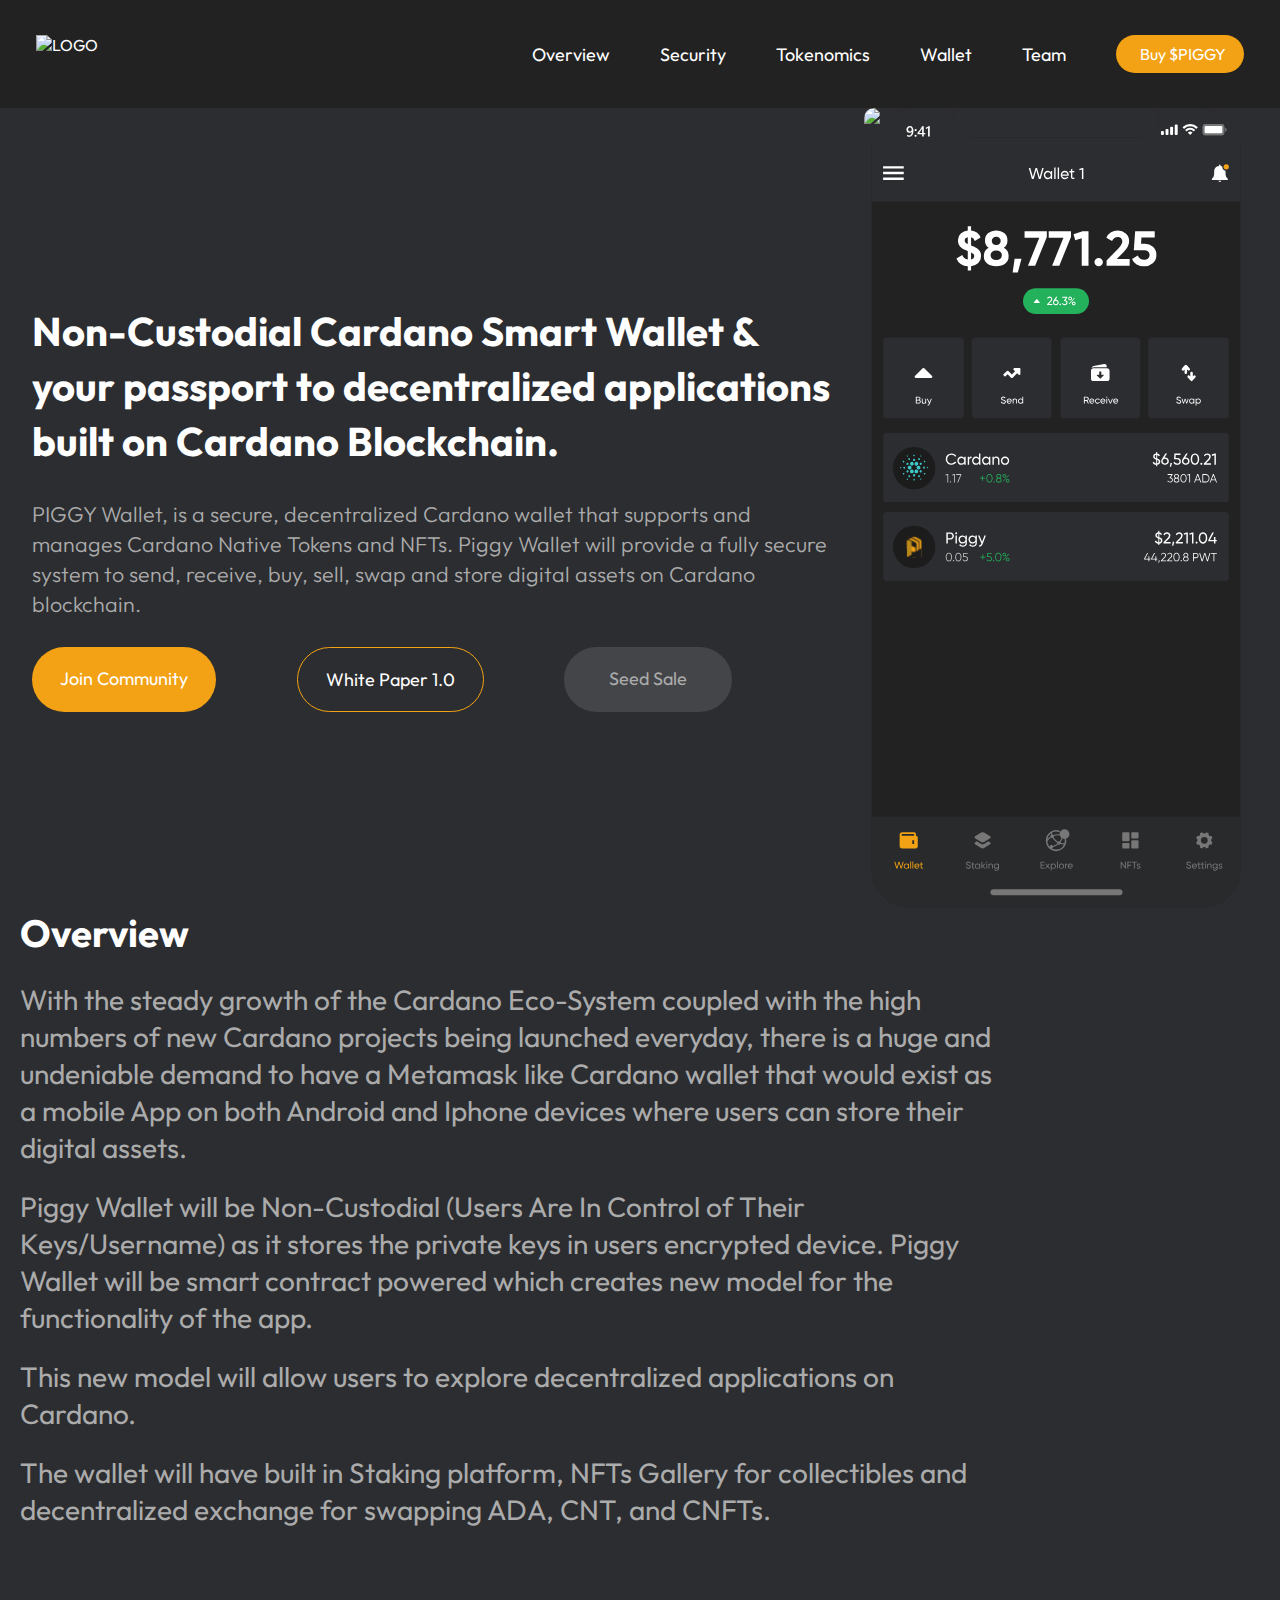
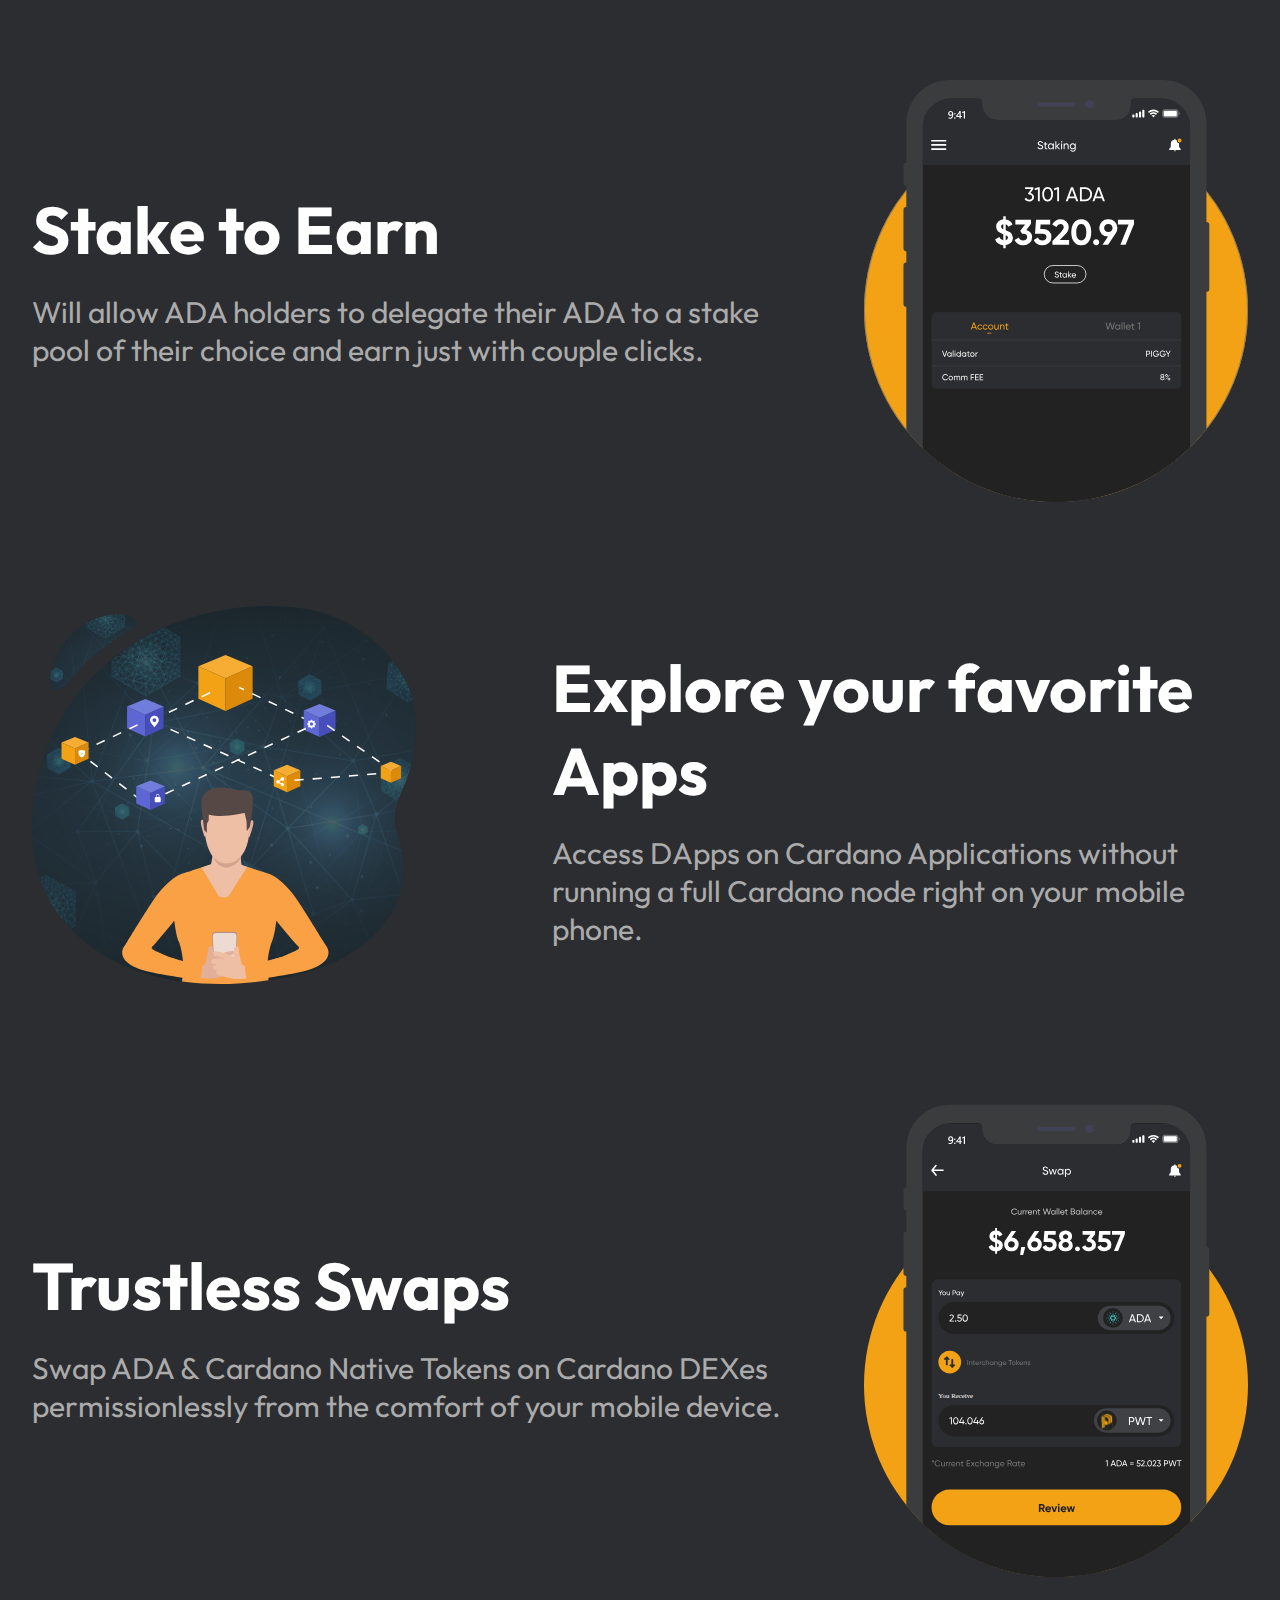
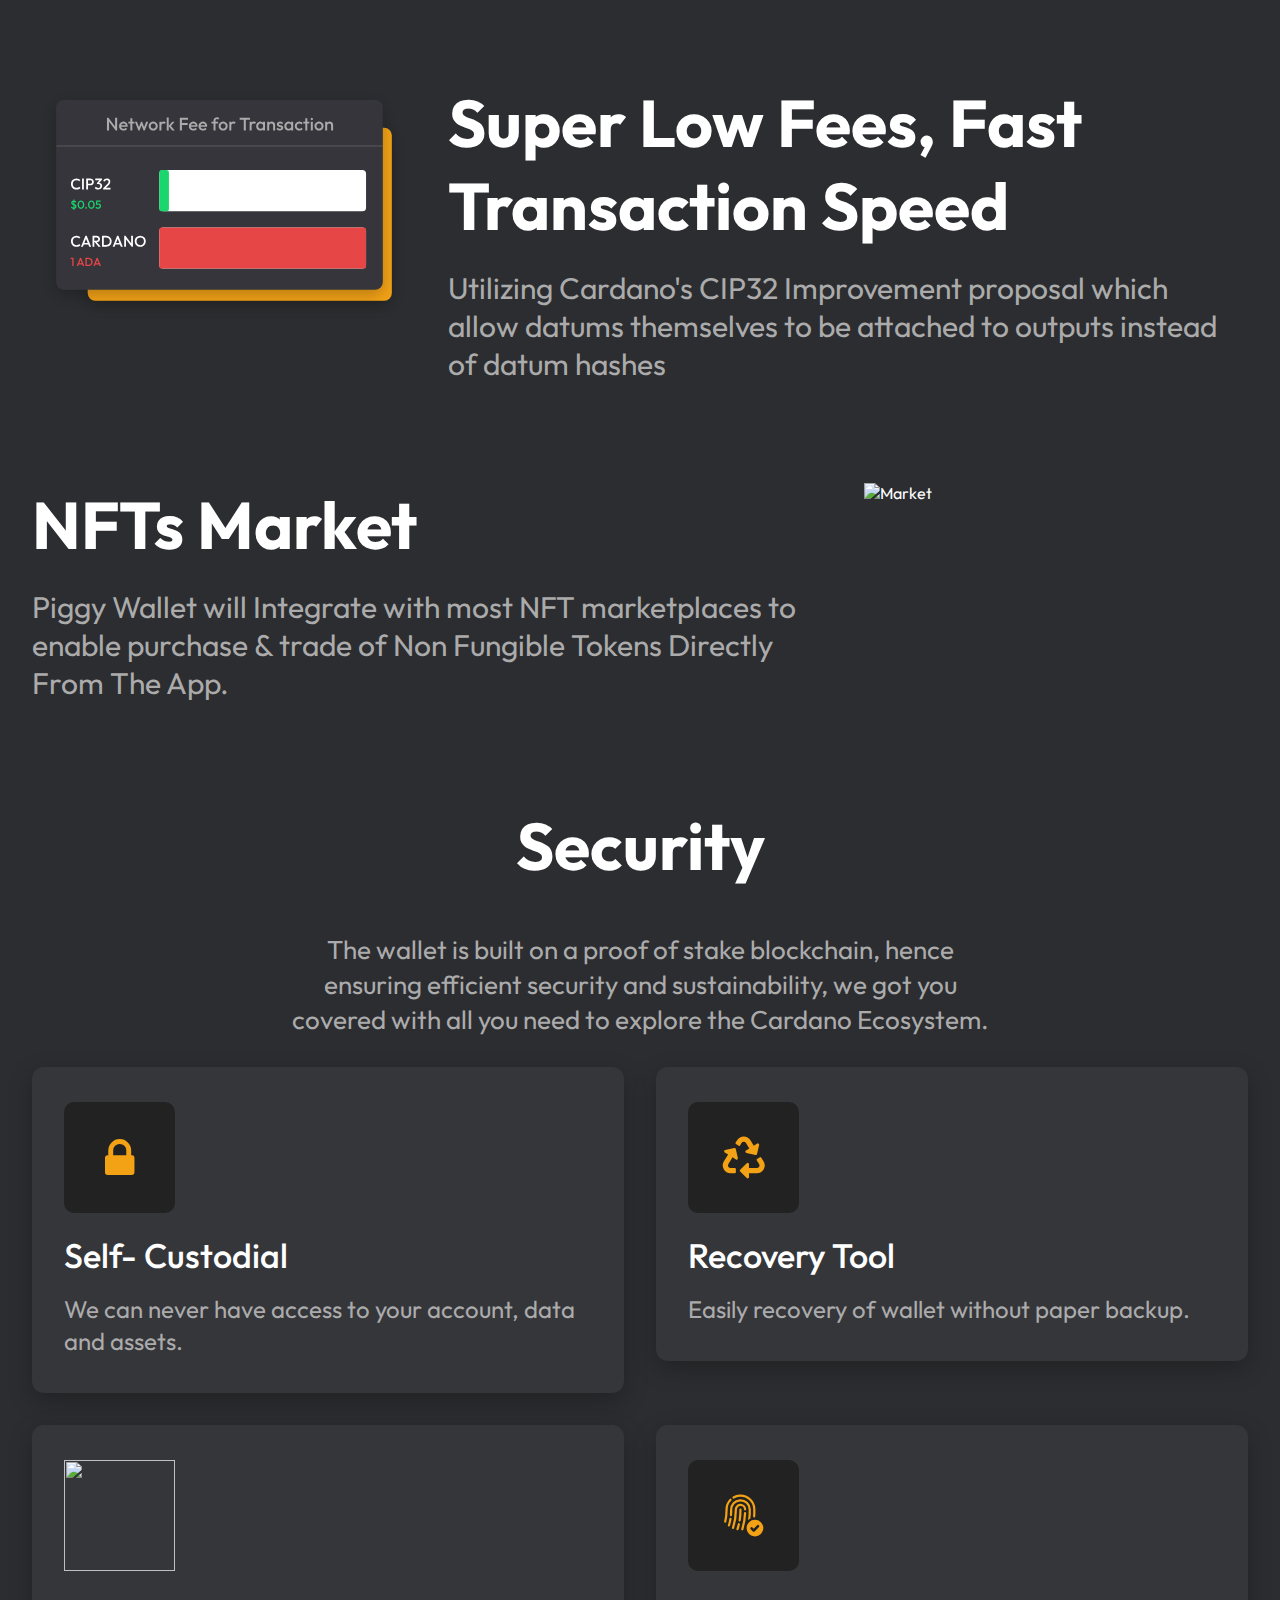
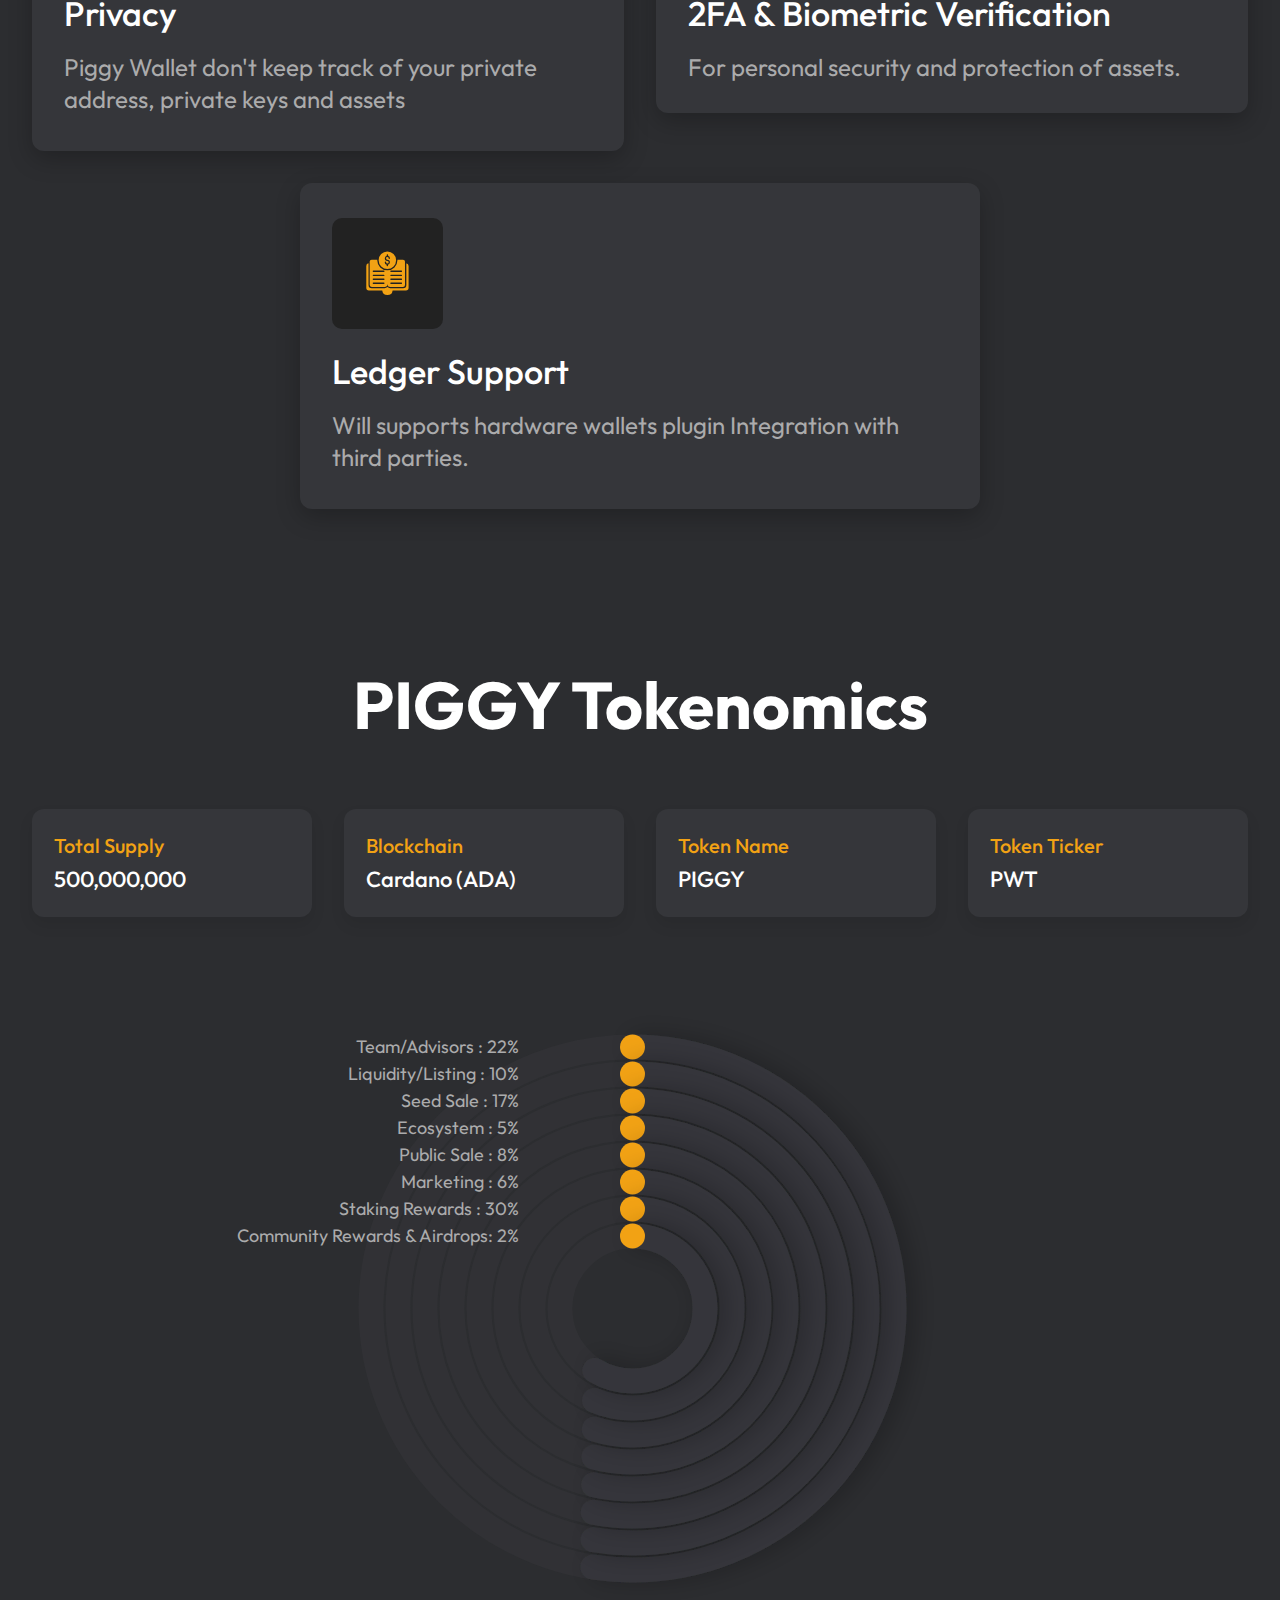
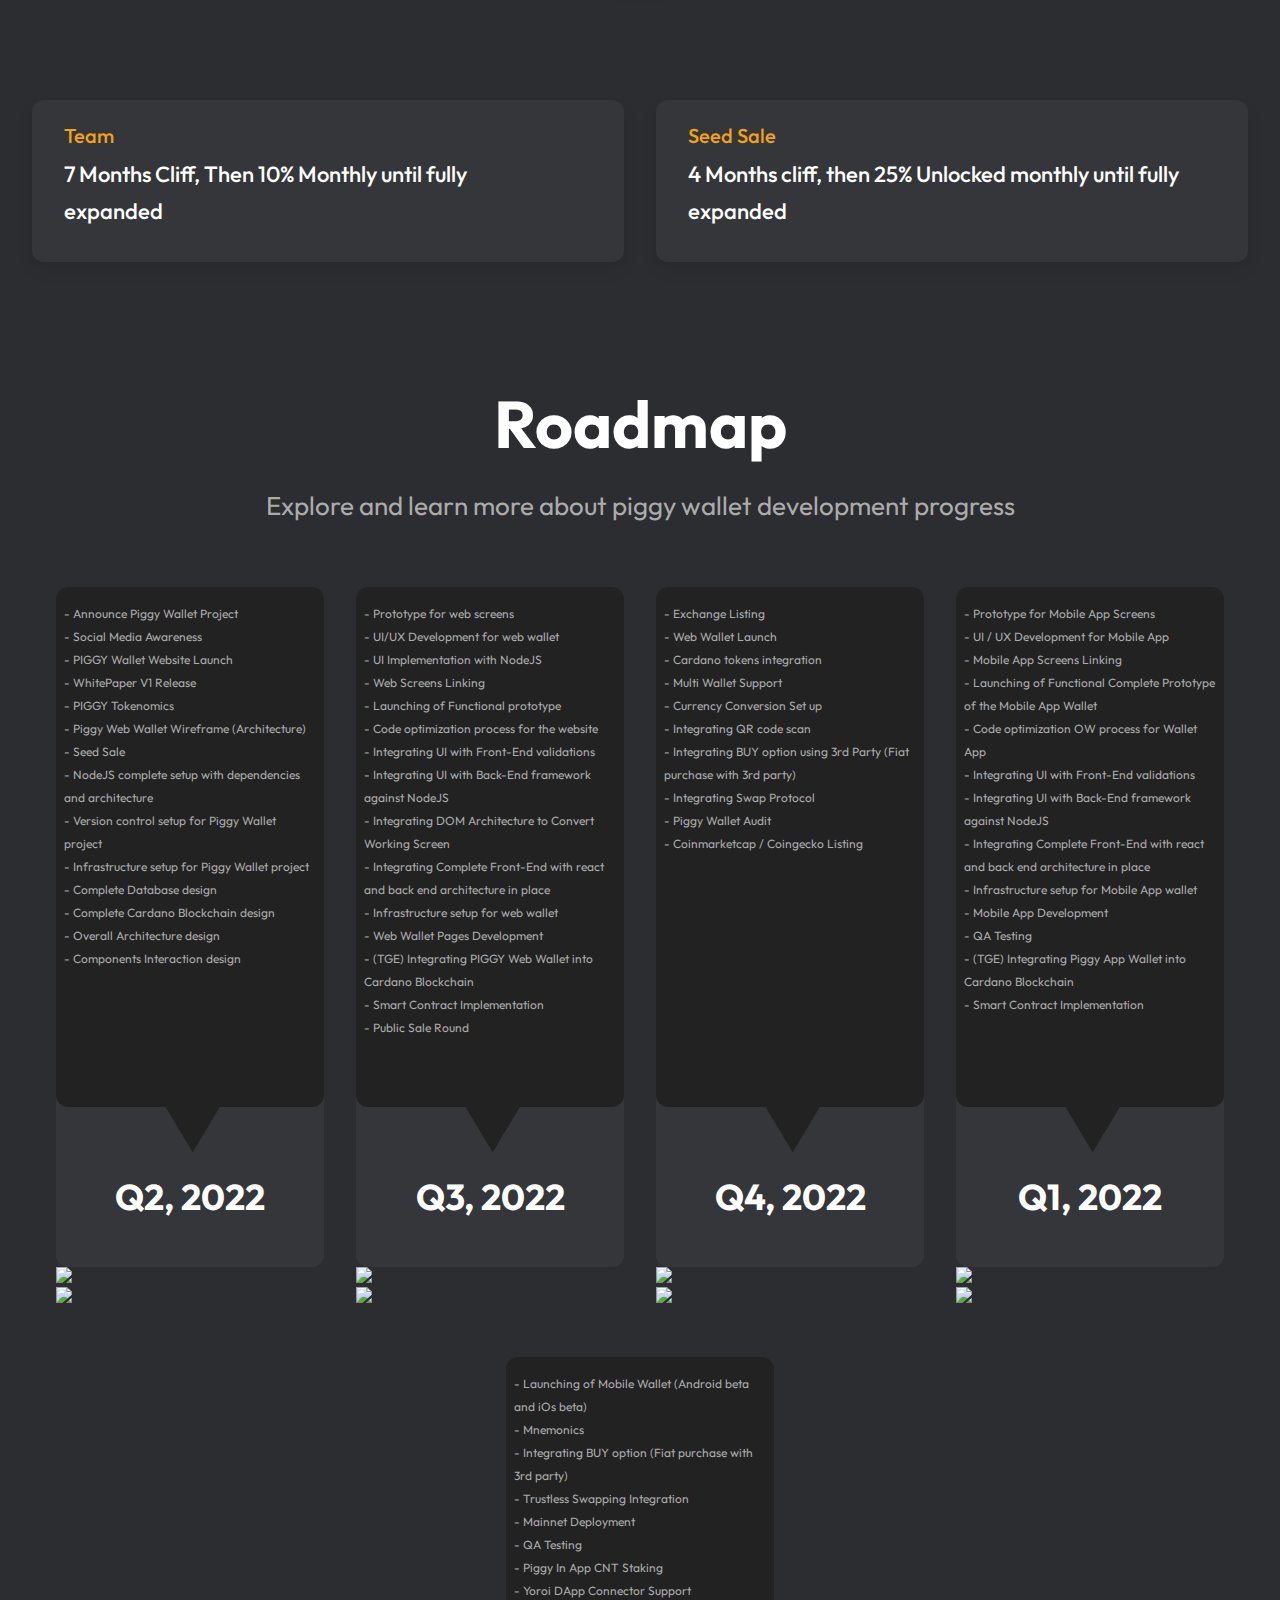
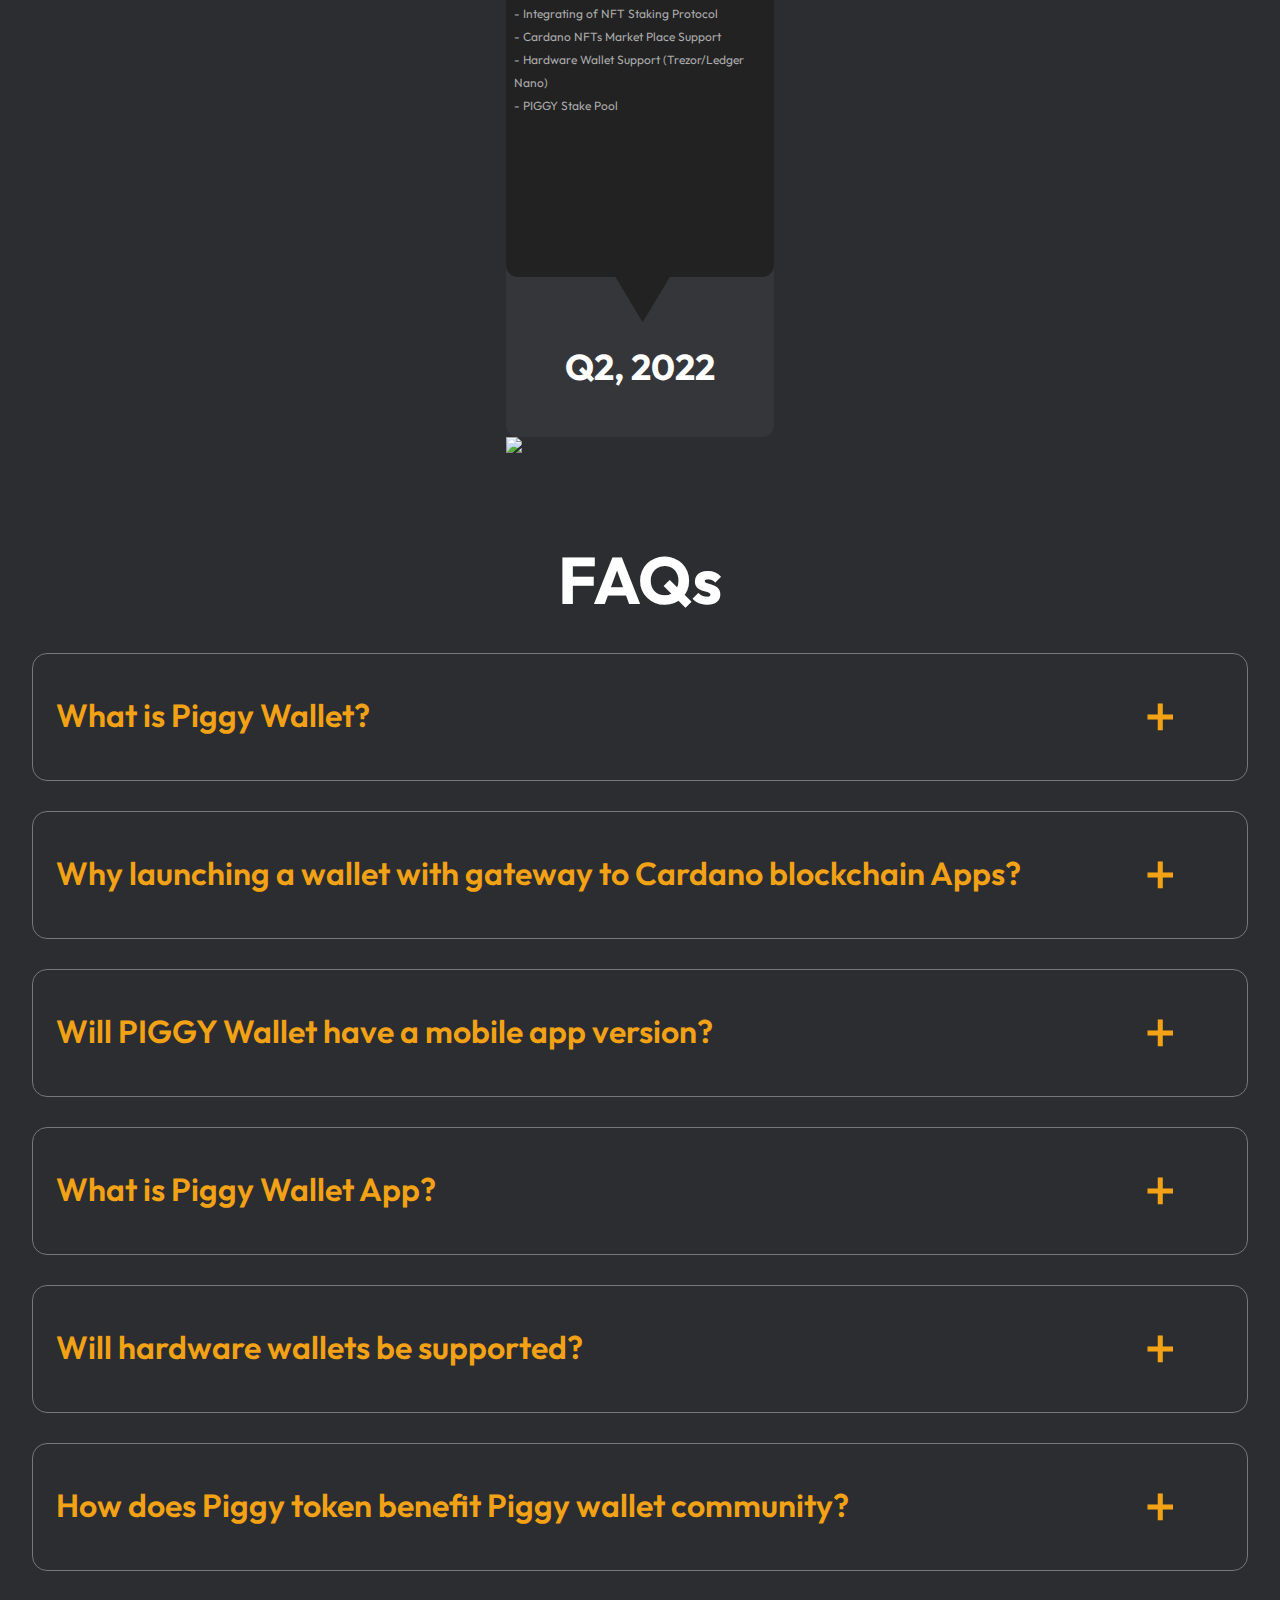
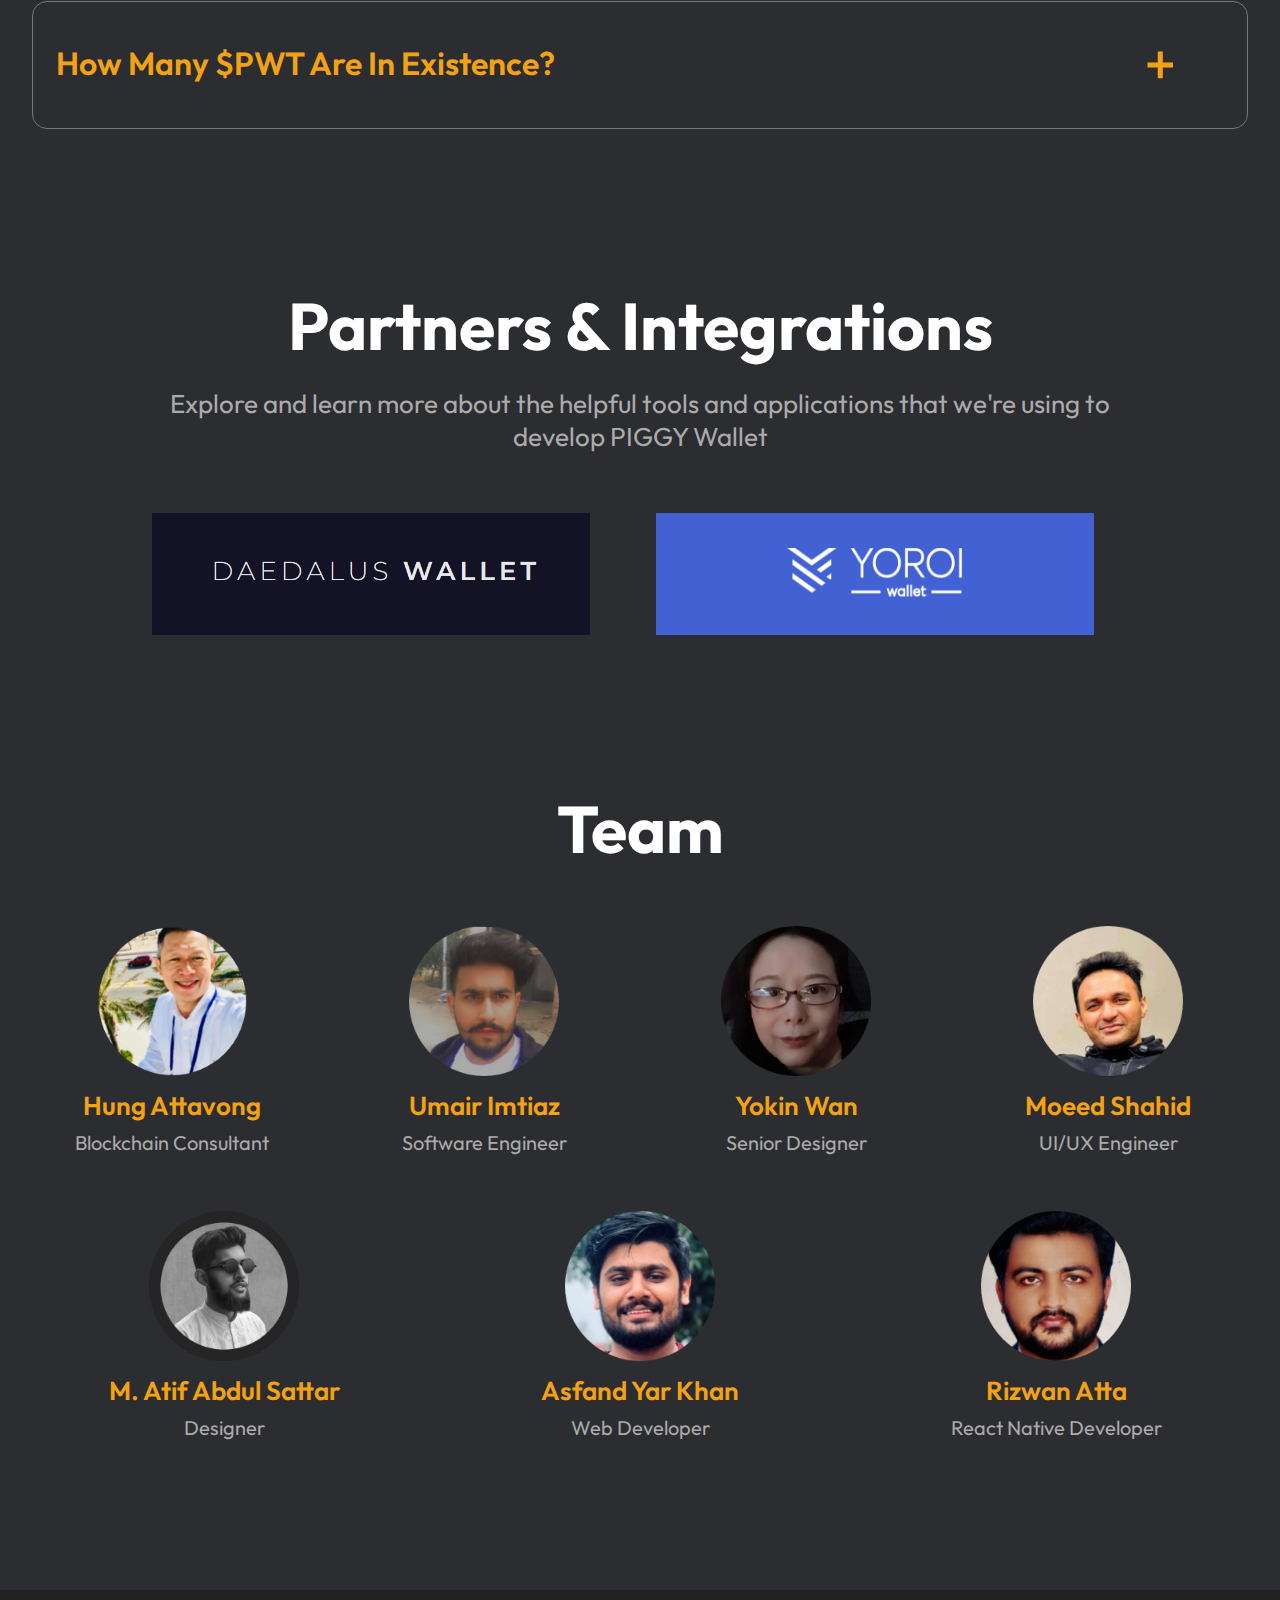
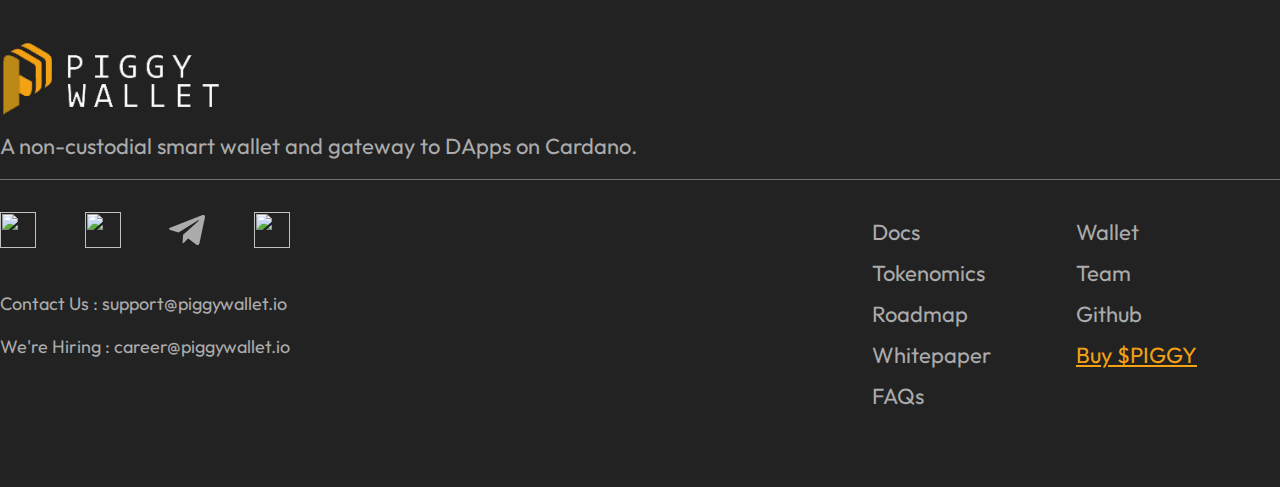
==== commit f2cbcea8: "added links" ====
--- a/index.html
+++ b/index.html
@@ -64,14 +64,17 @@
       <div class="row hero__row">
         <div class="col-8 col-xxl-8 col-xl-8 col-lg-8 col-md-8 col-sm-8">
           <div class="hero__left--section">
-            <div class="hero__content">
-              <h1 class="hero__heading">Non-Custodial Cardano Smart Wallet & your passport to decentralized applications
-                built on Cardano Blockchain.</h1>
-              <p class="hero__para">PIGGY Wallet, is a secure, decentralized Cardano wallet that supports and manages
-                Cardano
-                Native Tokens and NFTs. Piggy Wallet will provide a fully secure system to send, receive, buy,
-                sell, swap and store digital assets on Cardano blockchain.</p>
-            </div>
+            <a href="./assets/pdf/Piggy-Wallet-WhitePaper.pdf" target="_blank">
+              <div class="hero__content">
+                <h1 class="hero__heading">Non-Custodial Cardano Smart Wallet & your passport to decentralized
+                  applications
+                  built on Cardano Blockchain.</h1>
+                <p class="hero__para">PIGGY Wallet, is a secure, decentralized Cardano wallet that supports and manages
+                  Cardano
+                  Native Tokens and NFTs. Piggy Wallet will provide a fully secure system to send, receive, buy,
+                  sell, swap and store digital assets on Cardano blockchain.</p>
+              </div>
+            </a>
             <div class="hero__btns">
               <a href="#" class="btn__yellow">Join Community</a>
               <a href="#" class="btn__yellow-border">White Paper 1.0</a>
@@ -83,7 +86,7 @@
 
           <div class="slider">
             <div class="slides-wrapper">
-              <!-- <img src="./assets/media/slider/phone.svg" class="slides-wrapper-phone"> -->
+              <img src="./assets/media/slider/bg-phone.svg" class="slides-wrapper-phone">
               <div class="slides">
                 <!--radio buttons start-->
                 <input type="radio" name="radio-btn" id="radio1">
@@ -632,7 +635,7 @@
     </div>
   </section>
 
-  <section class="roadmap">
+  <section class="roadmap" id="roadmap">
     <div class="container container-xxl">
       <div class="row">
         <div class="col-12 col-xxl-12 col-xl-12 col-lg-12 col-md-12 col-sm-12">
@@ -661,6 +664,12 @@
             </div>
             <h1 class="roadmap-bottom-title">Q2, 2022</h1>
           </div>
+          <div class="roadmap__triangle-one">
+            <img src="./assets/media/roadmap-triangle-1.svg">
+          </div>
+          <div class="roadmap__triangle-two">
+            <img src="./assets/media/roadmap-triangle-2.svg">
+          </div>
         </div>
         <div class="roadmap-col-wrapper">
           <div class="roadmap-content">
@@ -683,6 +692,12 @@
             </div>
             <h1 class="roadmap-bottom-title">Q3, 2022</h1>
           </div>
+          <div class="roadmap__triangle-one">
+            <img src="./assets/media/roadmap-triangle-1.svg">
+          </div>
+          <div class="roadmap__triangle-two">
+            <img src="./assets/media/roadmap-triangle-2.svg">
+          </div>
         </div>
         <div class="roadmap-col-wrapper">
           <div class="roadmap-content">
@@ -701,6 +716,12 @@
               </p>
             </div>
             <h1 class="roadmap-bottom-title">Q4, 2022</h1>
+          </div>
+          <div class="roadmap__triangle-one">
+            <img src="./assets/media/roadmap-triangle-1.svg">
+          </div>
+          <div class="roadmap__triangle-two">
+            <img src="./assets/media/roadmap-triangle-2.svg">
           </div>
         </div>
         <div class="roadmap-col-wrapper">
@@ -724,6 +745,12 @@
             </div>
             <h1 class="roadmap-bottom-title">Q1, 2022</h1>
           </div>
+          <div class="roadmap__triangle-one">
+            <img src="./assets/media/roadmap-triangle-1.svg">
+          </div>
+          <div class="roadmap__triangle-two">
+            <img src="./assets/media/roadmap-triangle-2.svg">
+          </div>
         </div>
         <div class="roadmap-col-wrapper">
           <div class="roadmap-content">
@@ -744,12 +771,15 @@
             </div>
             <h1 class="roadmap-bottom-title">Q2, 2022</h1>
           </div>
+          <div class="roadmap__triangle-two">
+            <img src="./assets/media/roadmap-triangle-2.svg">
+          </div>
         </div>
       </div>
     </div>
   </section>
 
-  <section class="faq">
+  <section class="faq" id="faq">
     <div class="container container-xxl">
       <div class="row">
         <div class="col-12 col-xxl-12 col-xl-12 col-lg-12 col-md-12 col-sm-12">
@@ -777,10 +807,22 @@
               <button class="active-btn faq-btn">+</button>
             </div>
             <div class="faq-desc-wrapper">
-              <p class="faq-desc"> PIGGY WALLET is a non-custodial smart crypto wallet and open-source to
-                decentralized
-                applications on
-                Cardano Blockchain.</p>
+              <p class="faq-desc"> To build a Scalable decentralized wallet that will break the bridge and yet set a
+                healthy competition in Cardano wallet Eco-system which in turn encourage the general growth of the
+                Ecosystem</p>
+            </div>
+          </div>
+        </div>
+
+        <div class="col-12 col-xxl-12 col-xl-12 col-lg-12 col-md-12 col-sm-12 faq-mb">
+          <div class="faq-wrapper">
+            <div class="faq-content">
+              <h1 class="faq-conten-title">Will PIGGY Wallet have a mobile app version?</h1>
+              <button class="active-btn faq-btn">+</button>
+            </div>
+            <div class="faq-desc-wrapper">
+              <p class="faq-desc"> Yes, PIGGY Wallet will be available on android and iphone app stores
+              </p>
             </div>
           </div>
         </div>
@@ -792,10 +834,9 @@
               <button class="active-btn faq-btn">+</button>
             </div>
             <div class="faq-desc-wrapper">
-              <p class="faq-desc"> PIGGY WALLET is a non-custodial smart crypto wallet and open-source to
-                decentralized
-                applications on
-                Cardano Blockchain.</p>
+              <p class="faq-desc"> Piggy Wallet App is a one-stop solution to all your DeFi needs. It allow users to use
+                crypto wallets effectively and explore decentralized applications in a simplest yet most secured way.
+              </p>
             </div>
           </div>
         </div>
@@ -807,10 +848,8 @@
               <button class="active-btn faq-btn">+</button>
             </div>
             <div class="faq-desc-wrapper">
-              <p class="faq-desc"> PIGGY WALLET is a non-custodial smart crypto wallet and open-source to
-                decentralized
-                applications on
-                Cardano Blockchain.</p>
+              <p class="faq-desc"> Yes, hardware wallets will be supported and it will require no special treatment on
+                the software application end.</p>
             </div>
           </div>
         </div>
@@ -822,10 +861,9 @@
               <button class="active-btn faq-btn">+</button>
             </div>
             <div class="faq-desc-wrapper">
-              <p class="faq-desc"> PIGGY WALLET is a non-custodial smart crypto wallet and open-source to
-                decentralized
-                applications on
-                Cardano Blockchain.</p>
+              <p class="faq-desc"> Piggy token holders would influence the future of PIGGY Wallet by signaling their
+                support for upgrades, voting rights, introducing new ideas to the ecosystem and also earn rewards for
+                holding.</p>
             </div>
           </div>
         </div>
@@ -837,10 +875,7 @@
               <button class="active-btn faq-btn">+</button>
             </div>
             <div class="faq-desc-wrapper">
-              <p class="faq-desc"> PIGGY WALLET is a non-custodial smart crypto wallet and open-source to
-                decentralized
-                applications on
-                Cardano Blockchain.</p>
+              <p class="faq-desc"> In total there is 500 Million Piggy tokens minted.</p>
             </div>
           </div>
         </div>
@@ -853,7 +888,8 @@
       <div class="row">
         <div class="col-12 col-xxl-12 col-xl-12 col-lg-12 col-md-12 col-sm-12">
           <h1 class="integration-title">Partners & Integrations</h1>
-          <p class="integration-desc">Explore the tools that we're using to develop PIGGY Wallet</p>
+          <p class="integration-desc">Explore and learn more about the helpful tools and applications that we're using
+            to develop PIGGY Wallet</p>
         </div>
         <div class="col-6 col-xxl-6 col-xl-6 col-lg-6 col-md-6 col-sm-6 wallet-mb">
           <button class="btn btn-wallet">
@@ -885,16 +921,17 @@
               <h5 class="person__name">Hung Attavong</h5>
               <p class="person__position">Blockchain Consultant</p>
               <p class="person__desc hidden person_desc__mobile">
-                Yokin Wan 2
-                <br>
-                <br>
-                Senior Designer
-                <br>
-                <br>
-                Yokin has a strong background in writing and designing in Tech related projects, Over the years she has
-                engineered her experience to blockchain technology with passion and love to bridge the UX gap in crypto
-                space. She is the senior designer in the team as we wish to leverage our general experience towards the
-                success of this project.
+                <span class="person__arrow person-one"></span>
+                Hung Attavong
+                <br>
+                <br>
+                Technical & Blockchain Consultant
+                <br>
+                <br>
+                Hung has been a co-founder, advisor and consultant to multiple technology companies in the states and
+                have extended his knowledge and experience to blockchain technology having been part of numerous
+                starts-up projects on Etherum Blockchain, Hung has lead the development of more than 50 projects across
+                various consumer and enterprise companies and now working with the team on Cardano Blockchain.
                 <br> <br>
                 <span class="person__social--media">
                   <a href="#"><img src="./assets/media/facebook.svg"></a>
@@ -914,16 +951,16 @@
               <h5 class="person__name">Umair Imtiaz</h5>
               <p class="person__position">Software Engineer</p>
               <p class="person__desc hidden person_desc__mobile">
-                Yokin Wan 2
-                <br>
-                <br>
-                Senior Designer
-                <br>
-                <br>
-                Yokin has a strong background in writing and designing in Tech related projects, Over the years she has
-                engineered her experience to blockchain technology with passion and love to bridge the UX gap in crypto
-                space. She is the senior designer in the team as we wish to leverage our general experience towards the
-                success of this project.
+                <span class="person__arrow person-two"></span>
+                Umair Imtiaz
+                <br>
+                <br>
+                Software Engineer
+                <br>
+                <br>
+                Umair has a good background in software engineering, he has overseen success in lots of position in
+                fintech and DeFi projects. He is determined to give the project the best with his vast knowledge and
+                experience.
                 <br> <br>
                 <span class="person__social--media">
                   <a href="#"><img src="./assets/media/facebook.svg"></a>
@@ -943,16 +980,16 @@
               <h5 class="person__name">Yokin Wan</h5>
               <p class="person__position">Senior Designer</p>
               <p class="person__desc hidden person_desc__mobile">
-                Yokin Wan 2
-                <br>
-                <br>
-                Senior Designer
-                <br>
-                <br>
-                Yokin has a strong background in writing and designing in Tech related projects, Over the years she has
-                engineered her experience to blockchain technology with passion and love to bridge the UX gap in crypto
-                space. She is the senior designer in the team as we wish to leverage our general experience towards the
-                success of this project.
+                <span class="person__arrow person-three"></span>
+                Yokin Wan
+                <br>
+                <br>
+                PR & Community Manager
+                <br>
+                <br>
+                Yokin is a communicator and marketer with experience in the field, she has the ability to connect our
+                community, businesses, projects together in a well detailed approach. She will forsee the progress of
+                the project by providing quality PR and marketing of the project.
                 <br> <br>
                 <span class="person__social--media">
                   <a href="#"><img src="./assets/media/facebook.svg"></a>
@@ -972,16 +1009,17 @@
               <h5 class="person__name">Moeed Shahid</h5>
               <p class="person__position">UI/UX Engineer</p>
               <p class="person__desc hidden person_desc__mobile">
-                Yokin Wan 2
-                <br>
-                <br>
-                Senior Designer
-                <br>
-                <br>
-                Yokin has a strong background in writing and designing in Tech related projects, Over the years she has
-                engineered her experience to blockchain technology with passion and love to bridge the UX gap in crypto
-                space. She is the senior designer in the team as we wish to leverage our general experience towards the
-                success of this project.
+                <span class="person__arrow person-four"></span>
+                Moeed Shahid
+                <br>
+                <br>
+                UI/UX Design Engineer
+                <br>
+                <br>
+                Moeed came from a multidisciplinary background of Human Computer Interaction, Communication and
+                Industrial Design. He has over 6 years of experience in design works both in Technology and Automotive
+                industries. Exploring his experience on blockchain technology to bridge the UI/UX gap in the crypto
+                space, He is focusing on designing a seamless DeFi user experience for everyone.
                 <br> <br>
                 <span class="person__social--media">
                   <a href="#"><img src="./assets/media/facebook.svg"></a>
@@ -995,16 +1033,17 @@
       </div>
       <div class="row">
         <p class="person__desc hidden person_desc__desktop">
-          Yokin Wan 1
-          <br>
-          <br>
-          Senior Designer
-          <br>
-          <br>
-          Yokin has a strong background in writing and designing in Tech related projects, Over the years she has
-          engineered her experience to blockchain technology with passion and love to bridge the UX gap in crypto
-          space. She is the senior designer in the team as we wish to leverage our general experience towards the
-          success of this project.
+          <span class="person__arrow person-one"></span>
+          Hung Attavong
+          <br>
+          <br>
+          Technical & Blockchain Consultant
+          <br>
+          <br>
+          Hung has been a co-founder, advisor and consultant to multiple technology companies in the states and
+          have extended his knowledge and experience to blockchain technology having been part of numerous
+          starts-up projects on Etherum Blockchain, Hung has lead the development of more than 50 projects across
+          various consumer and enterprise companies and now working with the team on Cardano Blockchain.
           <br> <br>
           <span class="person__social--media">
             <a href="#"><img src="./assets/media/facebook.svg"></a>
@@ -1013,16 +1052,16 @@
           </span>
         </p>
         <p class="person__desc hidden person_desc__desktop">
-          Yokin Wan 2
-          <br>
-          <br>
-          Senior Designer
-          <br>
-          <br>
-          Yokin has a strong background in writing and designing in Tech related projects, Over the years she has
-          engineered her experience to blockchain technology with passion and love to bridge the UX gap in crypto
-          space. She is the senior designer in the team as we wish to leverage our general experience towards the
-          success of this project.
+          <span class="person__arrow person-two"></span>
+          Umair Imtiaz
+          <br>
+          <br>
+          Software Engineer
+          <br>
+          <br>
+          Umair has a good background in software engineering, he has overseen success in lots of position in
+          fintech and DeFi projects. He is determined to give the project the best with his vast knowledge and
+          experience.
           <br> <br>
           <span class="person__social--media">
             <a href="#"><img src="./assets/media/facebook.svg"></a>
@@ -1031,16 +1070,16 @@
           </span>
         </p>
         <p class="person__desc hidden person_desc__desktop">
-          Yokin Wan 3
-          <br>
-          <br>
-          Senior Designer
-          <br>
-          <br>
-          Yokin has a strong background in writing and designing in Tech related projects, Over the years she has
-          engineered her experience to blockchain technology with passion and love to bridge the UX gap in crypto
-          space. She is the senior designer in the team as we wish to leverage our general experience towards the
-          success of this project.
+          <span class="person__arrow person-three"></span>
+          Yokin Wan
+          <br>
+          <br>
+          PR & Community Manager
+          <br>
+          <br>
+          Yokin is a communicator and marketer with experience in the field, she has the ability to connect our
+          community, businesses, projects together in a well detailed approach. She will forsee the progress of
+          the project by providing quality PR and marketing of the project.
           <br> <br>
           <span class="person__social--media">
             <a href="#"><img src="./assets/media/facebook.svg"></a>
@@ -1049,16 +1088,17 @@
           </span>
         </p>
         <p class="person__desc hidden person_desc__desktop">
-          Yokin Wan 4
-          <br>
-          <br>
-          Senior Designer
-          <br>
-          <br>
-          Yokin has a strong background in writing and designing in Tech related projects, Over the years she has
-          engineered her experience to blockchain technology with passion and love to bridge the UX gap in crypto
-          space. She is the senior designer in the team as we wish to leverage our general experience towards the
-          success of this project.
+          <span class="person__arrow person-four"></span>
+          Moeed Shahid
+          <br>
+          <br>
+          UI/UX Design Engineer
+          <br>
+          <br>
+          Moeed came from a multidisciplinary background of Human Computer Interaction, Communication and Industrial
+          Design. He has over 6 years of experience in design works both in Technology and Automotive industries.
+          Exploring his experience on blockchain technology to bridge the UI/UX gap in the crypto space, He is focusing
+          on designing a seamless DeFi user experience for everyone.
           <br> <br>
           <span class="person__social--media">
             <a href="#"><img src="./assets/media/facebook.svg"></a>
@@ -1067,7 +1107,6 @@
           </span>
         </p>
       </div>
-
       <div class="row">
         <div class="col-12 col-xxl-3 col-xl-3 col-lg-3 col-md-3 col-sm-3">
           <div class="person__content pc-mb-64" id="spaces">
@@ -1078,16 +1117,19 @@
               <h5 class="person__name">M. Atif Abdul Sattar</h5>
               <p class="person__position">Designer</p>
               <p class="person__desc hidden person_desc__mobile">
-                Yokin Wan 2
+                <span class="person__arrow person-five"></span>
+                M. Atif Abdul Sattar
                 <br>
                 <br>
                 Senior Designer
                 <br>
                 <br>
-                Yokin has a strong background in writing and designing in Tech related projects, Over the years she has
-                engineered her experience to blockchain technology with passion and love to bridge the UX gap in crypto
-                space. She is the senior designer in the team as we wish to leverage our general experience towards the
-                success of this project.
+                Atif has been in the crypto space for years now and has worked on so many starts up projects, he is
+                using his
+                overall experience to help attain the best possible position on the development of the project. He has
+                also
+                served as an advisor to some projects and he is here to continue his great work.
+                <br> <br>
                 <br>
                 <br>
                 <span class="person__social--media">
@@ -1108,16 +1150,18 @@
               <h5 class="person__name">Asfand Yar Khan</h5>
               <p class="person__position">Web Developer</p>
               <p class="person__desc hidden person_desc__mobile">
-                Yokin Wan 2
-                <br>
-                <br>
-                Senior Designer
-                <br>
-                <br>
-                Yokin has a strong background in writing and designing in Tech related projects, Over the years she has
-                engineered her experience to blockchain technology with passion and love to bridge the UX gap in crypto
-                space. She is the senior designer in the team as we wish to leverage our general experience towards the
-                success of this project.
+                <span class="person__arrow person-six"></span>
+                Asfand Yar Khan
+                <br>
+                <br>
+                Senior Haskell Developer
+                <br>
+                <br>
+                Bachelor of Computer Science with 8 years experience in Computer Programming, web and functional
+                programming.
+                Has a year experience working in advanced Haskell and Plutus. Aims to give the best he can in developing
+                the
+                project.
                 <br> <br>
                 <span class="person__social--media">
                   <a href="#"><img src="./assets/media/facebook.svg"></a>
@@ -1137,16 +1181,17 @@
               <h5 class="person__name">Rizwan Atta</h5>
               <p class="person__position">React Native Developer</p>
               <p class="person__desc hidden person_desc__mobile">
-                Yokin Wan 2
-                <br>
-                <br>
-                Senior Designer
-                <br>
-                <br>
-                Yokin has a strong background in writing and designing in Tech related projects, Over the years she has
-                engineered her experience to blockchain technology with passion and love to bridge the UX gap in crypto
-                space. She is the senior designer in the team as we wish to leverage our general experience towards the
-                success of this project.
+                <span class="person__arrow person-seven"></span>
+                Rizwan Atta
+                <br>
+                <br>
+                React Native and Haskell Developer
+                <br>
+                <br>
+                Started coding at a very early age and has a strong experience in js react and haskell. He has more than
+                10
+                years experience working in functional programming languages like Haskell and so on. He will use his
+                experience with other developers in building a functional PIGGY Wallet.
                 <br> <br>
                 <span class="person__social--media">
                   <a href="#"><img src="./assets/media/facebook.svg"></a>
@@ -1160,16 +1205,18 @@
       </div>
       <div class="row">
         <p class="person__desc hidden person_desc__desktop">
-          Yokin Wan 1
+          <span class="person__arrow person-five"></span>
+          M. Atif Abdul Sattar
           <br>
           <br>
           Senior Designer
           <br>
           <br>
-          Yokin has a strong background in writing and designing in Tech related projects, Over the years she has
-          engineered her experience to blockchain technology with passion and love to bridge the UX gap in crypto
-          space. She is the senior designer in the team as we wish to leverage our general experience towards the
-          success of this project.
+          Atif has been in the crypto space for years now and has worked on so many starts up projects, he is
+          using his
+          overall experience to help attain the best possible position on the development of the project. He has
+          also
+          served as an advisor to some projects and he is here to continue his great work.
           <br> <br>
           <span class="person__social--media">
             <a href="#"><img src="./assets/media/facebook.svg"></a>
@@ -1178,16 +1225,18 @@
           </span>
         </p>
         <p class="person__desc hidden person_desc__desktop">
-          Yokin Wan 2
-          <br>
-          <br>
-          Senior Designer
-          <br>
-          <br>
-          Yokin has a strong background in writing and designing in Tech related projects, Over the years she has
-          engineered her experience to blockchain technology with passion and love to bridge the UX gap in crypto
-          space. She is the senior designer in the team as we wish to leverage our general experience towards the
-          success of this project.
+          <span class="person__arrow person-six"></span>
+          Asfand Yar Khan
+          <br>
+          <br>
+          Senior Haskell Developer
+          <br>
+          <br>
+          Bachelor of Computer Science with 8 years experience in Computer Programming, web and functional
+          programming.
+          Has a year experience working in advanced Haskell and Plutus. Aims to give the best he can in developing
+          the
+          project.
           <br> <br>
           <span class="person__social--media">
             <a href="#"><img src="./assets/media/facebook.svg"></a>
@@ -1196,16 +1245,17 @@
           </span>
         </p>
         <p class="person__desc hidden person_desc__desktop">
-          Yokin Wan 3
-          <br>
-          <br>
-          Senior Designer
-          <br>
-          <br>
-          Yokin has a strong background in writing and designing in Tech related projects, Over the years she has
-          engineered her experience to blockchain technology with passion and love to bridge the UX gap in crypto
-          space. She is the senior designer in the team as we wish to leverage our general experience towards the
-          success of this project.
+          <span class="person__arrow person-seven"></span>
+          Rizwan Atta
+          <br>
+          <br>
+          React Native and Haskell Developer
+          <br>
+          <br>
+          Started coding at a very early age and has a strong experience in js react and haskell. He has more than
+          10
+          years experience working in functional programming languages like Haskell and so on. He will use his
+          experience with other developers in building a functional PIGGY Wallet.
           <br> <br>
           <span class="person__social--media">
             <a href="#"><img src="./assets/media/facebook.svg"></a>
@@ -1230,10 +1280,14 @@
       <div class="footer__showcase">
         <div class="footer__social--info">
           <div class="footer__social--links">
-            <a href="#"><img src="./assets/media/twitter.svg" class="social-img"></a>
-            <a href="#"><img src="./assets/media/medium.svg" class="social-img"></a>
-            <a href="#"><img src="./assets/media/telegram.svg" class="social-img"></a>
-            <a href="#"><img src="./assets/media/facebook.svg" class="social-img"></a>
+            <a href="https://twitter.com/piggy_wallet" target="_blank"><img src="./assets/media/twitter.svg"
+                class="social-img"></a>
+            <a href="https://piggywallet.medium.com/" target="_blank"><img src="./assets/media/medium.svg"
+                class="social-img"></a>
+            <a href="https://t.me/piggy_wallet" target="_blank"><img src="./assets/media/telegram.svg"
+                class="social-img"></a>
+            <a href="https://www.facebook.com/PIGGY-Wallet-105688362138177" target="_blank"><img
+                src="./assets/media/facebook.svg" class="social-img"></a>
           </div>
           <div class="footer__contact">
             <p class="footer__email fe-mb-19">Contact Us : support@piggywallet.io</p>
@@ -1242,16 +1296,16 @@
         </div>
         <div class="footer__nav">
           <ul class="footer__nav--links">
-            <li class="footer__nav-link"><a href="#">Docs</a></li>
-            <li class="footer__nav-link"><a href="#">Tokenomics</a></li>
-            <li class="footer__nav-link"><a href="#">Roadmap</a></li>
+            <li class="footer__nav-link"><a href="https://admin-215.gitbook.io/piggy-wallet-gitbook/">Docs</a></li>
+            <li class="footer__nav-link"><a href="#tokenomics">Tokenomics</a></li>
+            <li class="footer__nav-link"><a href="#roadmap">Roadmap</a></li>
             <li class="footer__nav-link"><a href="#">Whitepaper</a></li>
-            <li class="footer__nav-link"><a href="#">FAQs</a></li>
+            <li class="footer__nav-link"><a href="#faq">FAQs</a></li>
           </ul>
           <ul class="footer__nav--links fnl-mb-0">
-            <li class="footer__nav-link"><a href="#">Wallet</a></li>
-            <li class="footer__nav-link"><a href="#">Team</a></li>
-            <li class="footer__nav-link"><a href="#">Github</a></li>
+            <li class="footer__nav-link"><a href="#wallet">Wallet</a></li>
+            <li class="footer__nav-link"><a href="#team">Team</a></li>
+            <li class="footer__nav-link"><a href="https://github.com/piggywallet" target="_blank">Github</a></li>
             <li class="footer__nav-link"><a href="#"><span>Buy $PIGGY</span></a></li>
           </ul>
         </div>
@@ -1262,21 +1316,4 @@
 
 <script src="./script/script.js"></script>
 
-<script src="https://code.jquery.com/jquery-3.6.0.min.js"
-  integrity="sha256-/xUj+3OJU5yExlq6GSYGSHk7tPXikynS7ogEvDej/m4=" crossorigin="anonymous"></script>
-
-<script src="https://ajax.googleapis.com/ajax/libs/jquery/1.11.1/jquery.min.js"></script>
-
-<script>
-  jQuery(function () {
-    jQuery('#showall').click(function () {
-      jQuery('.targetDiv').show();
-    });
-    jQuery('.showSingle').click(function () {
-      jQuery('.targetDiv').hide();
-      jQuery('#div' + $(this).attr('target')).show();
-    });
-  });
-</script>
-
 </html>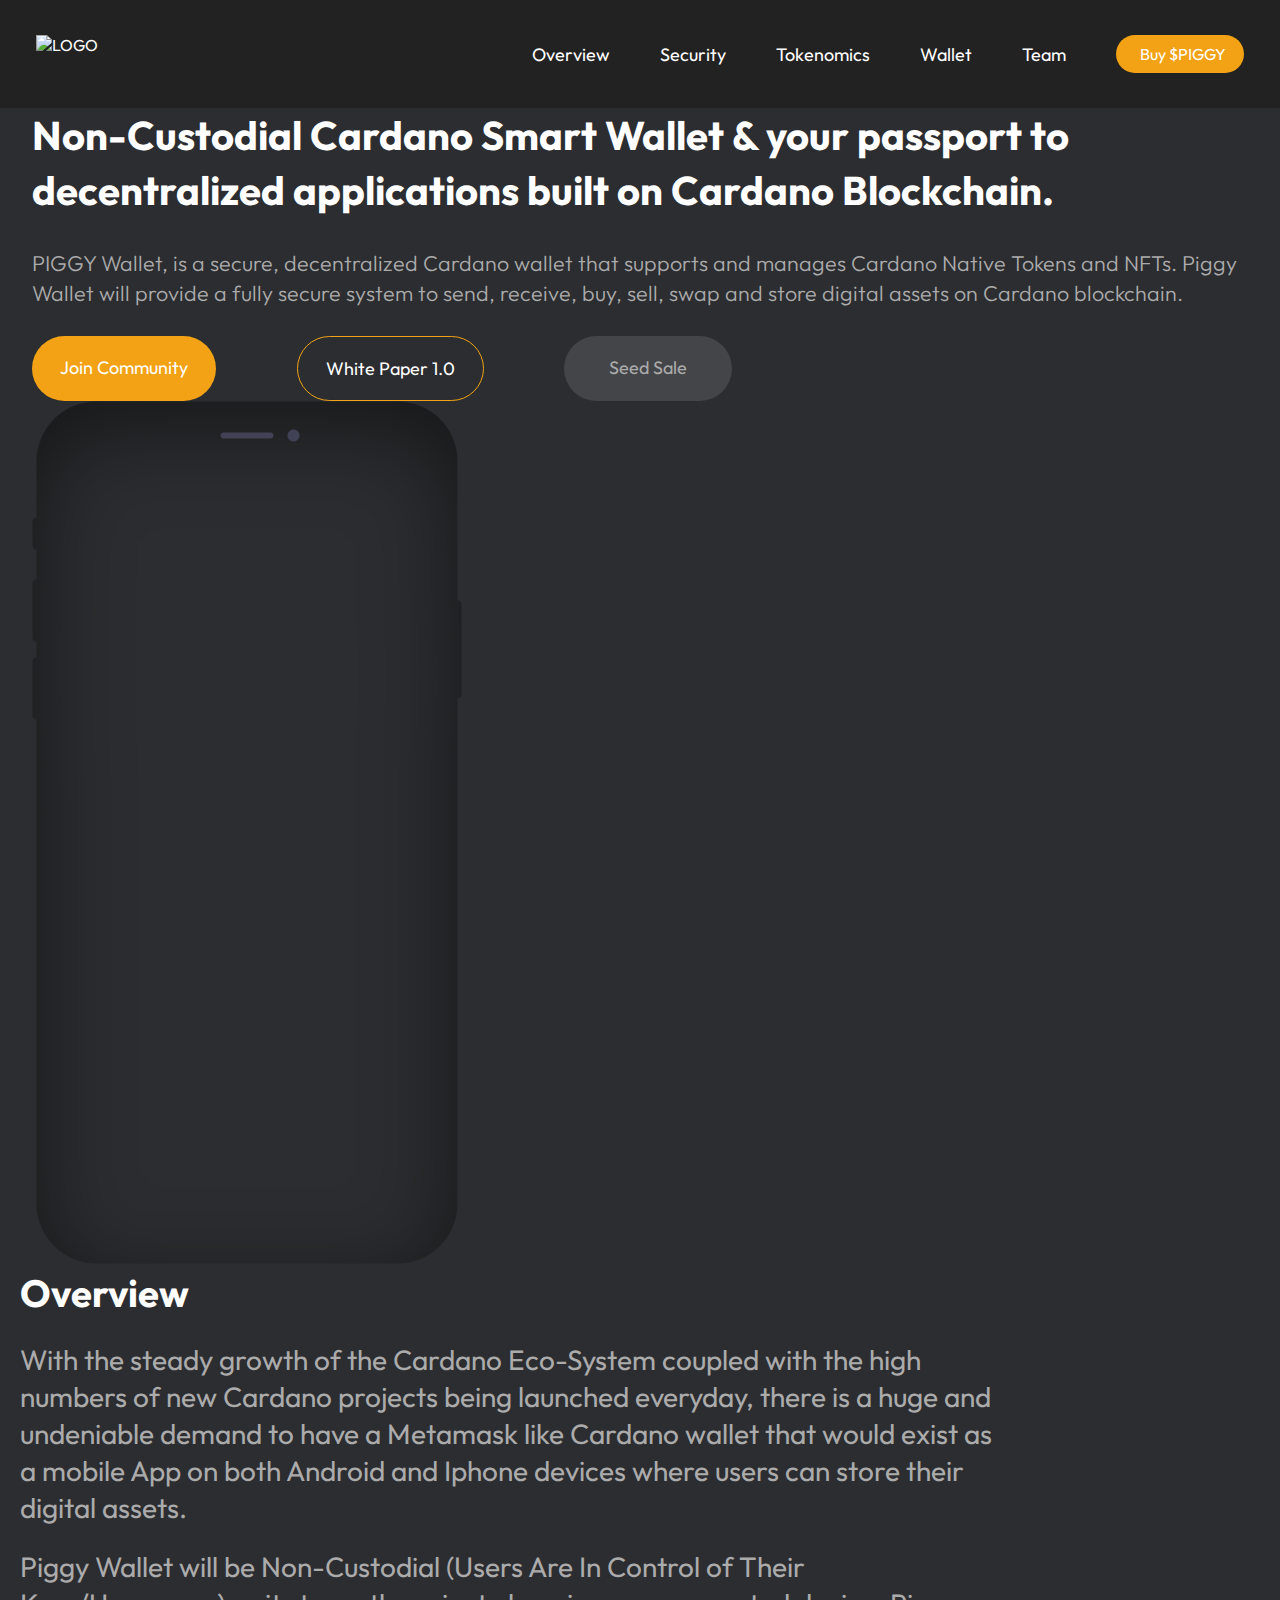
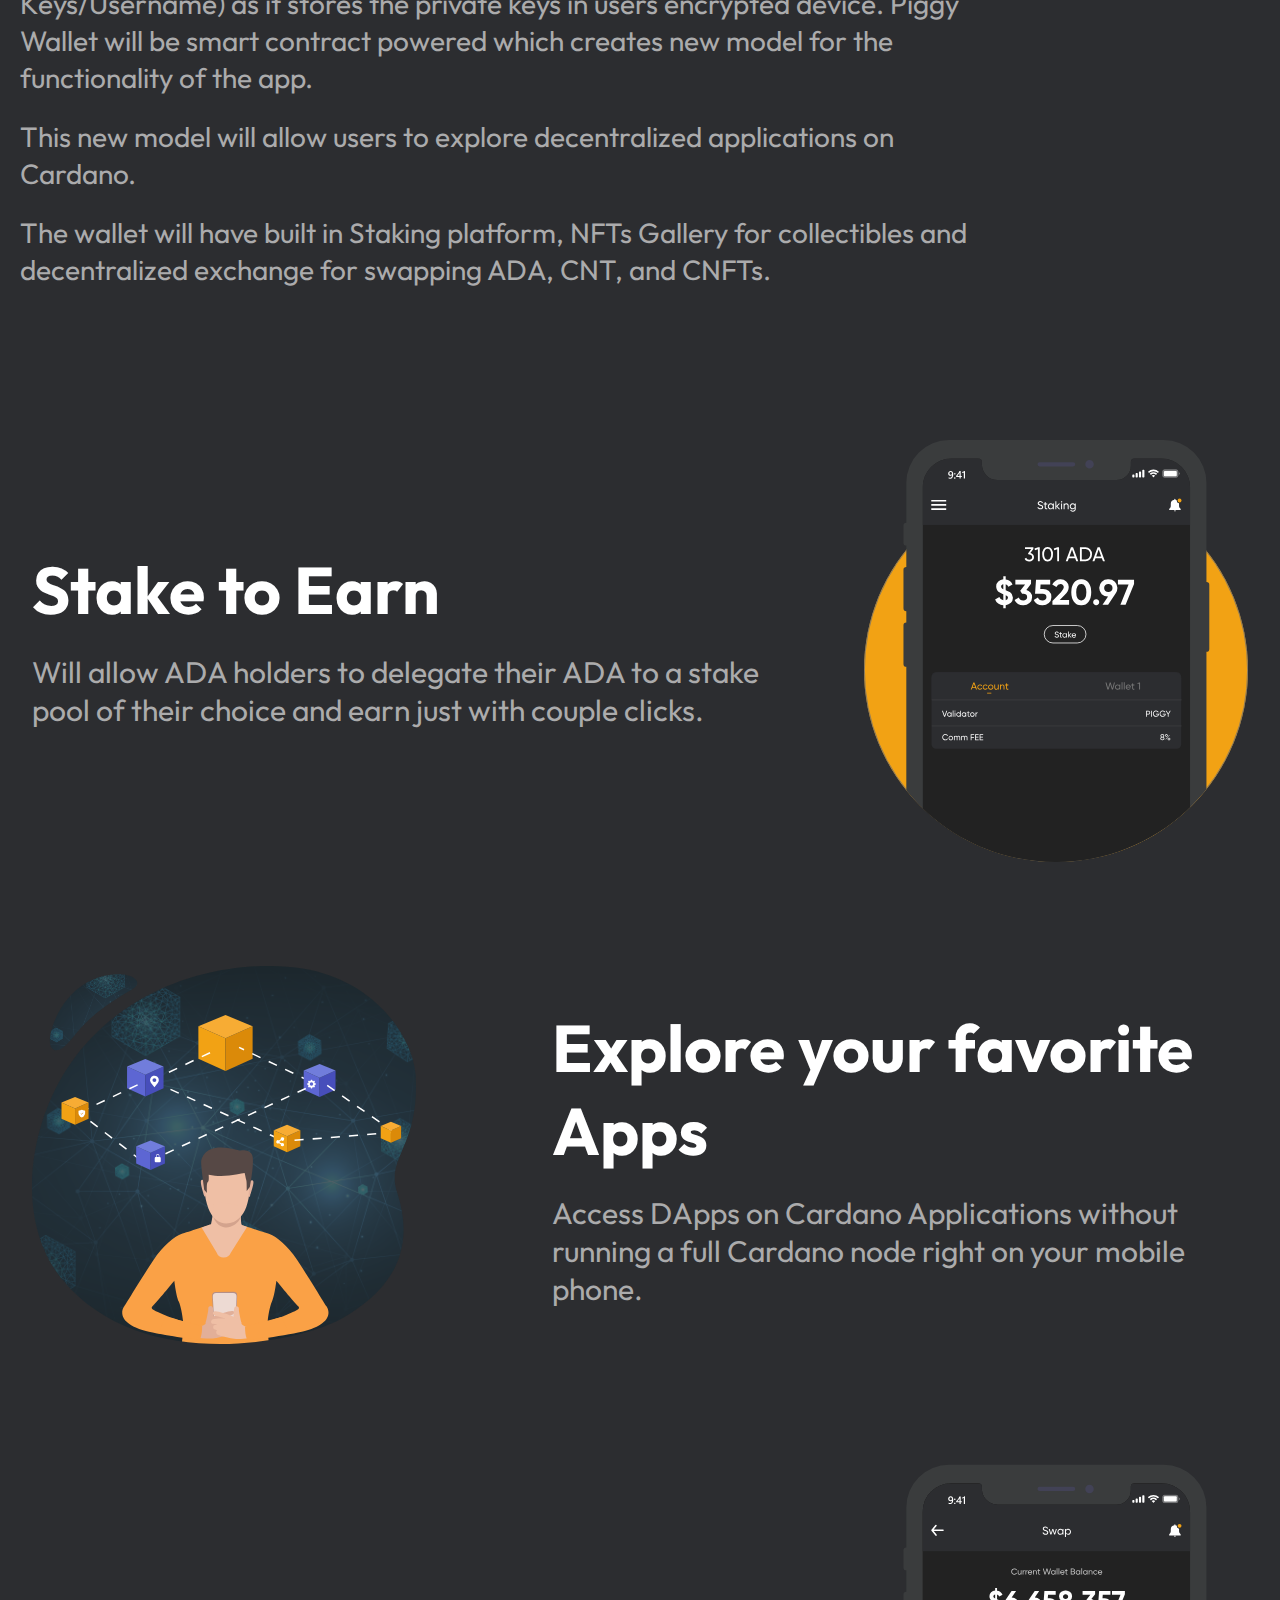
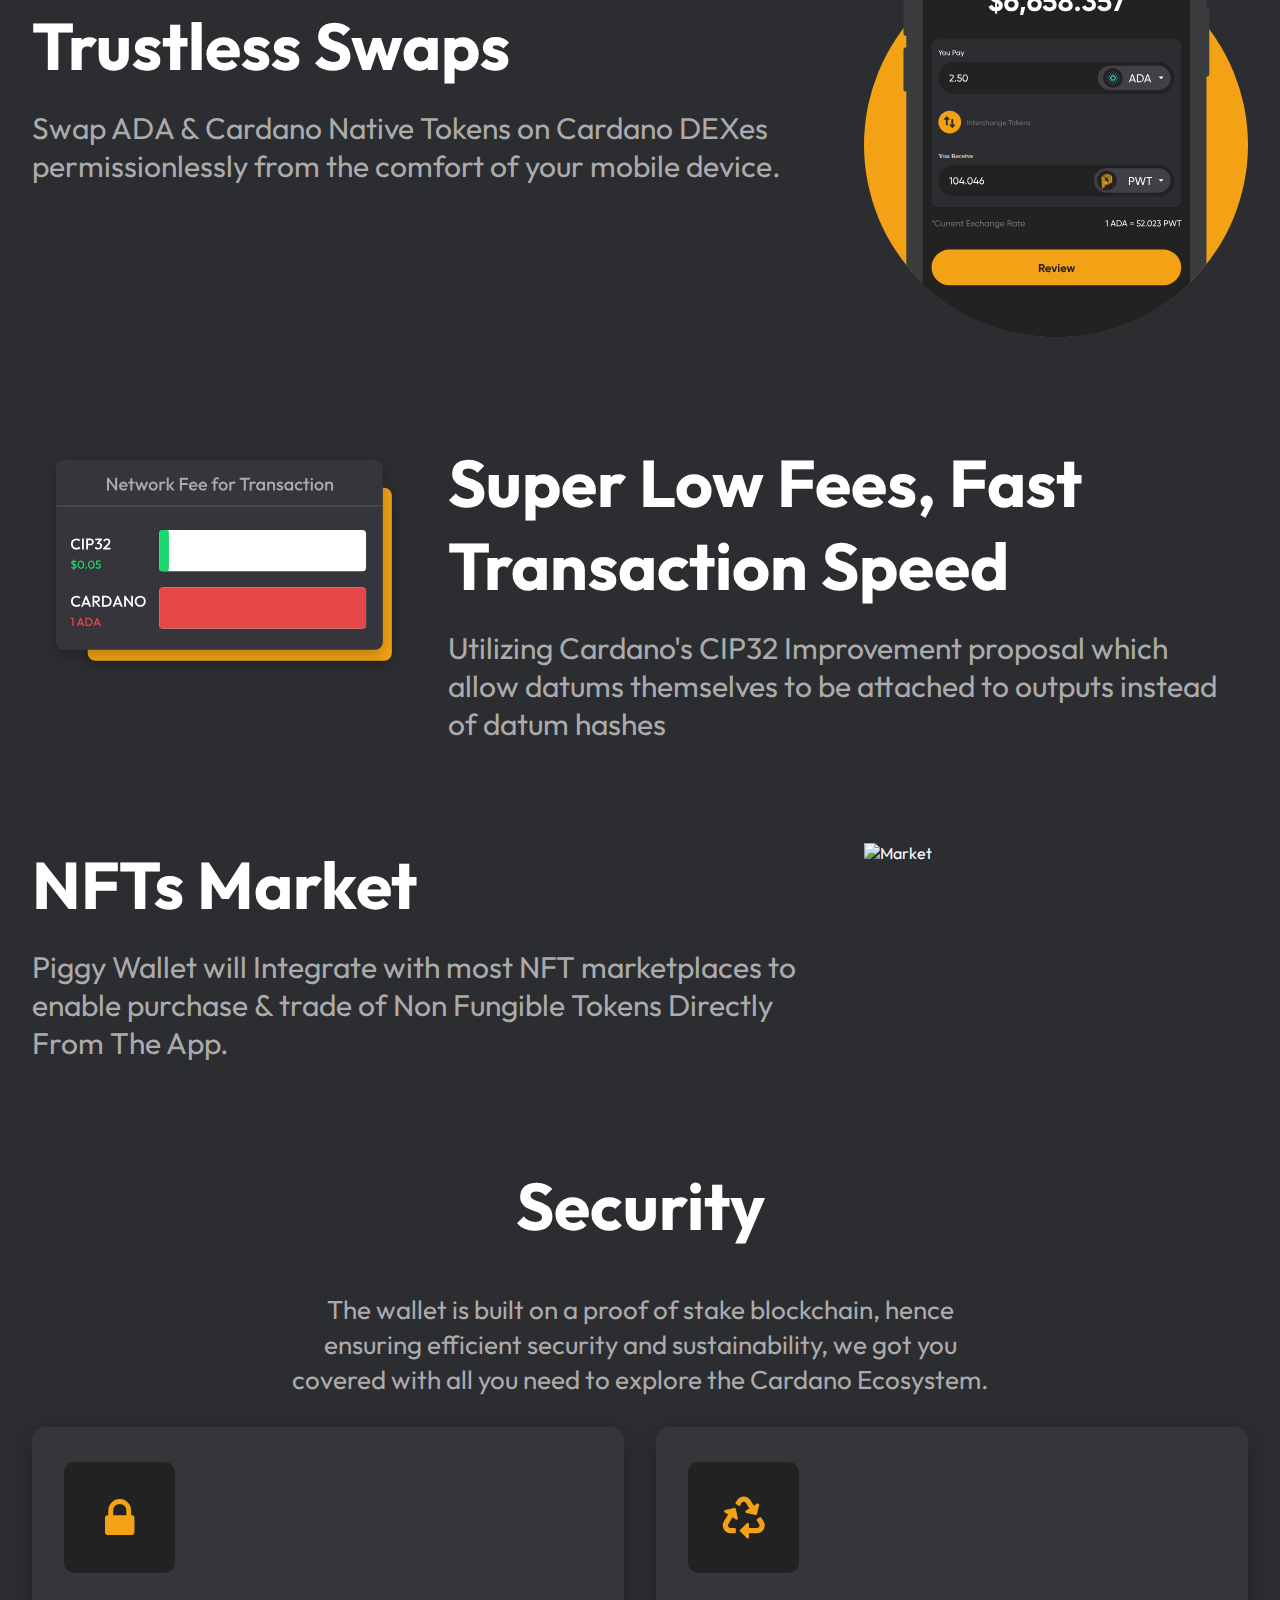
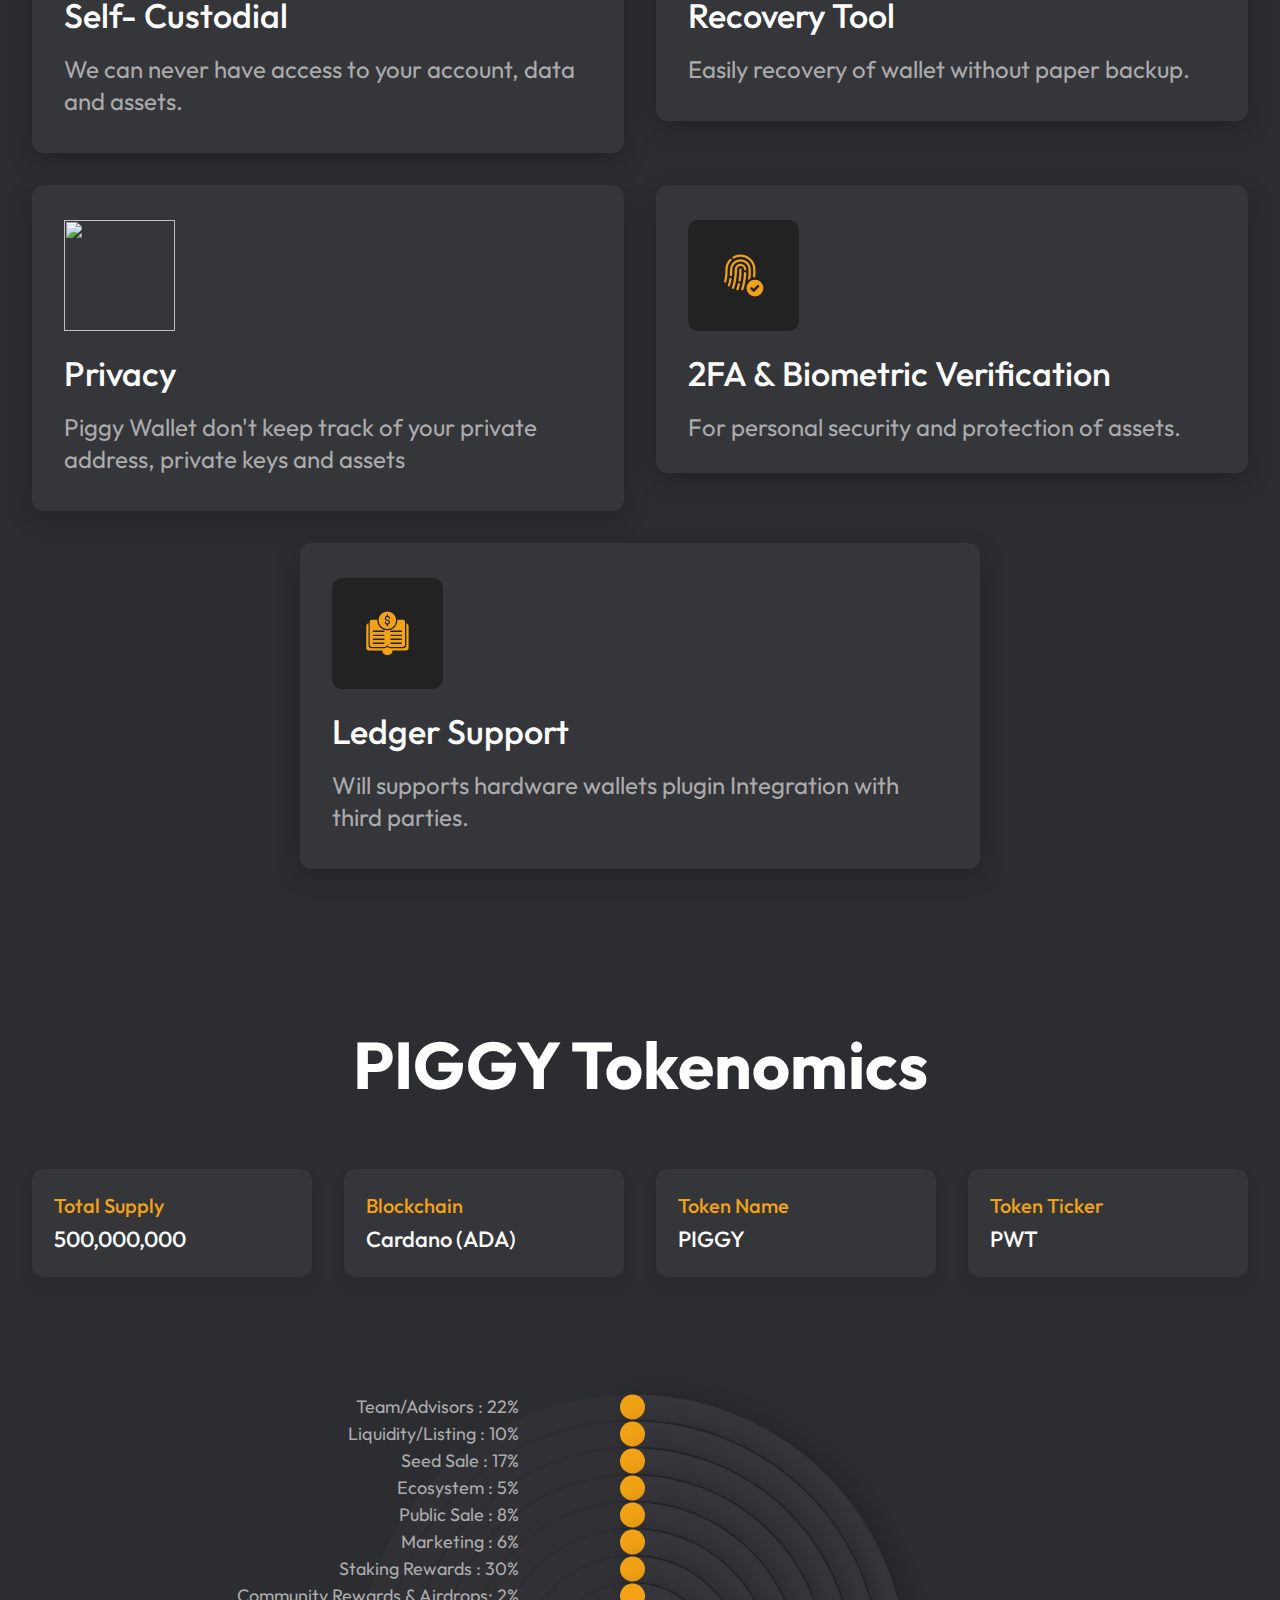
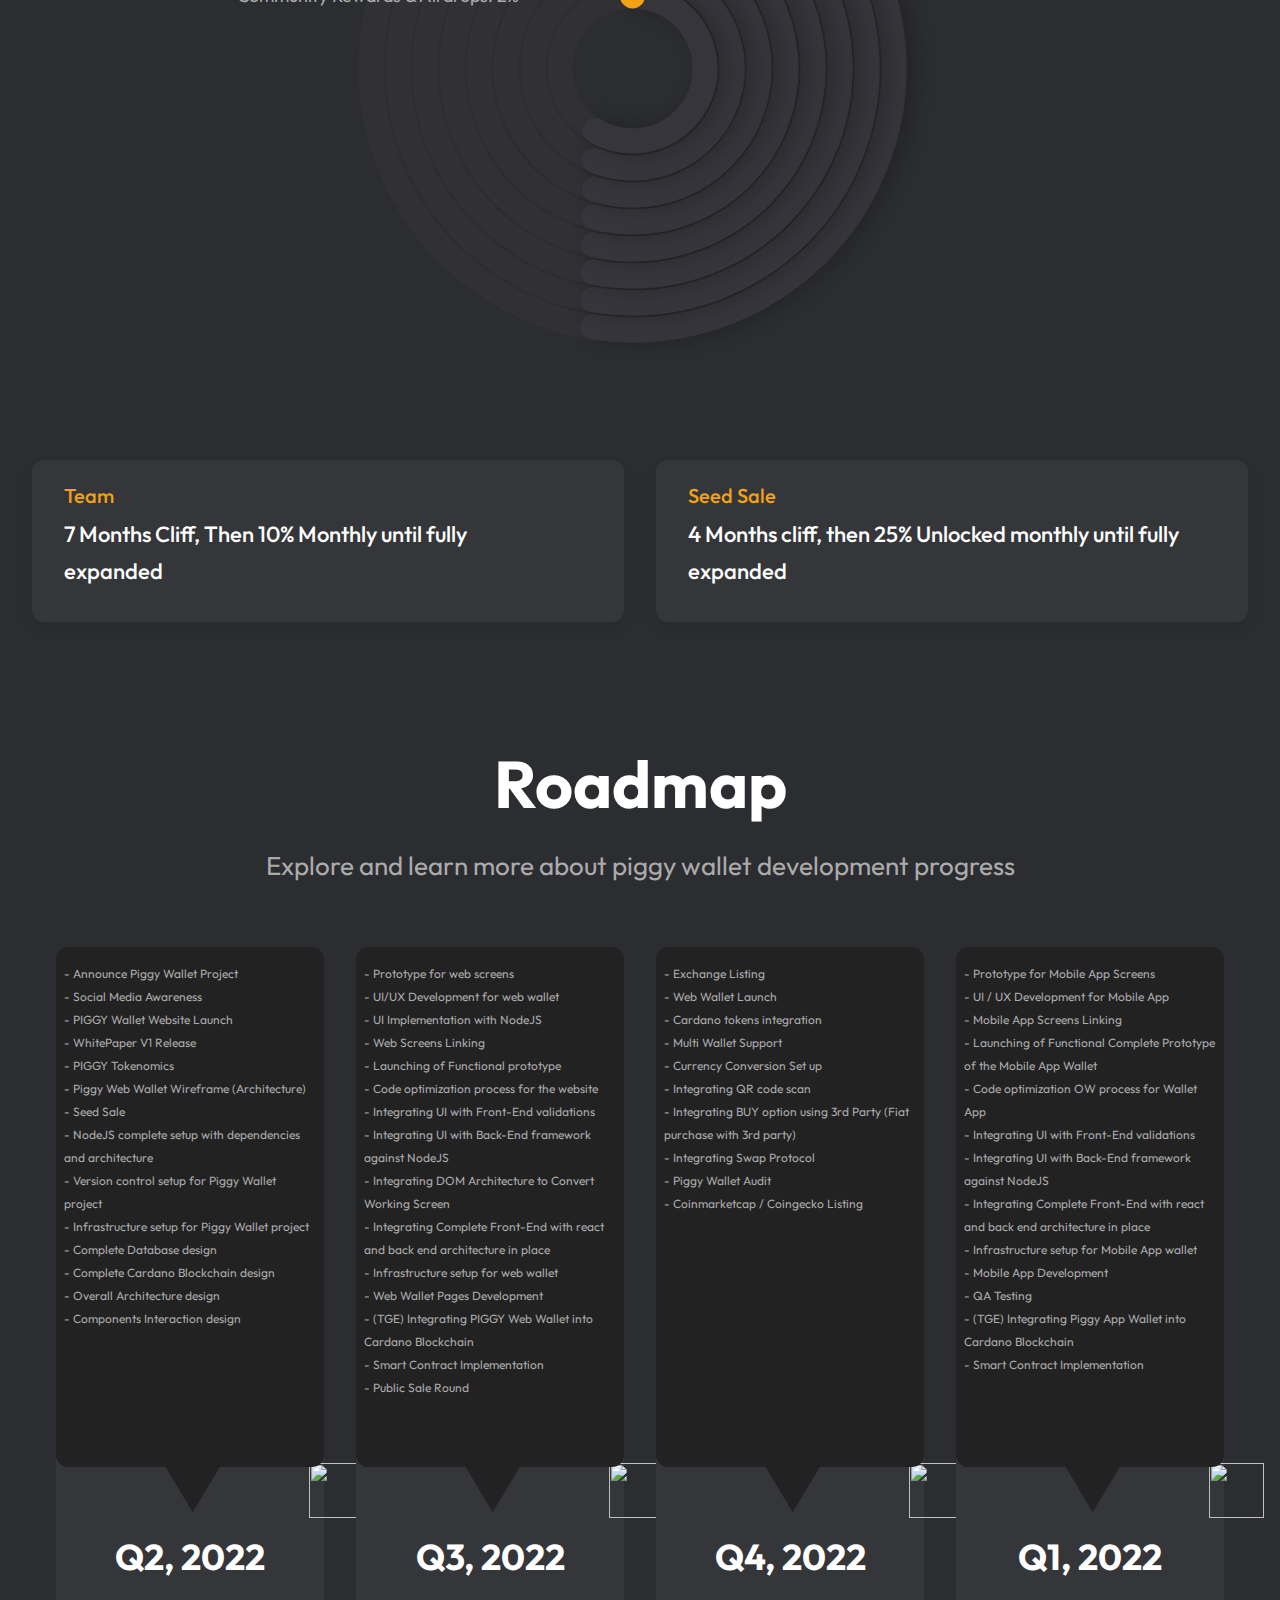
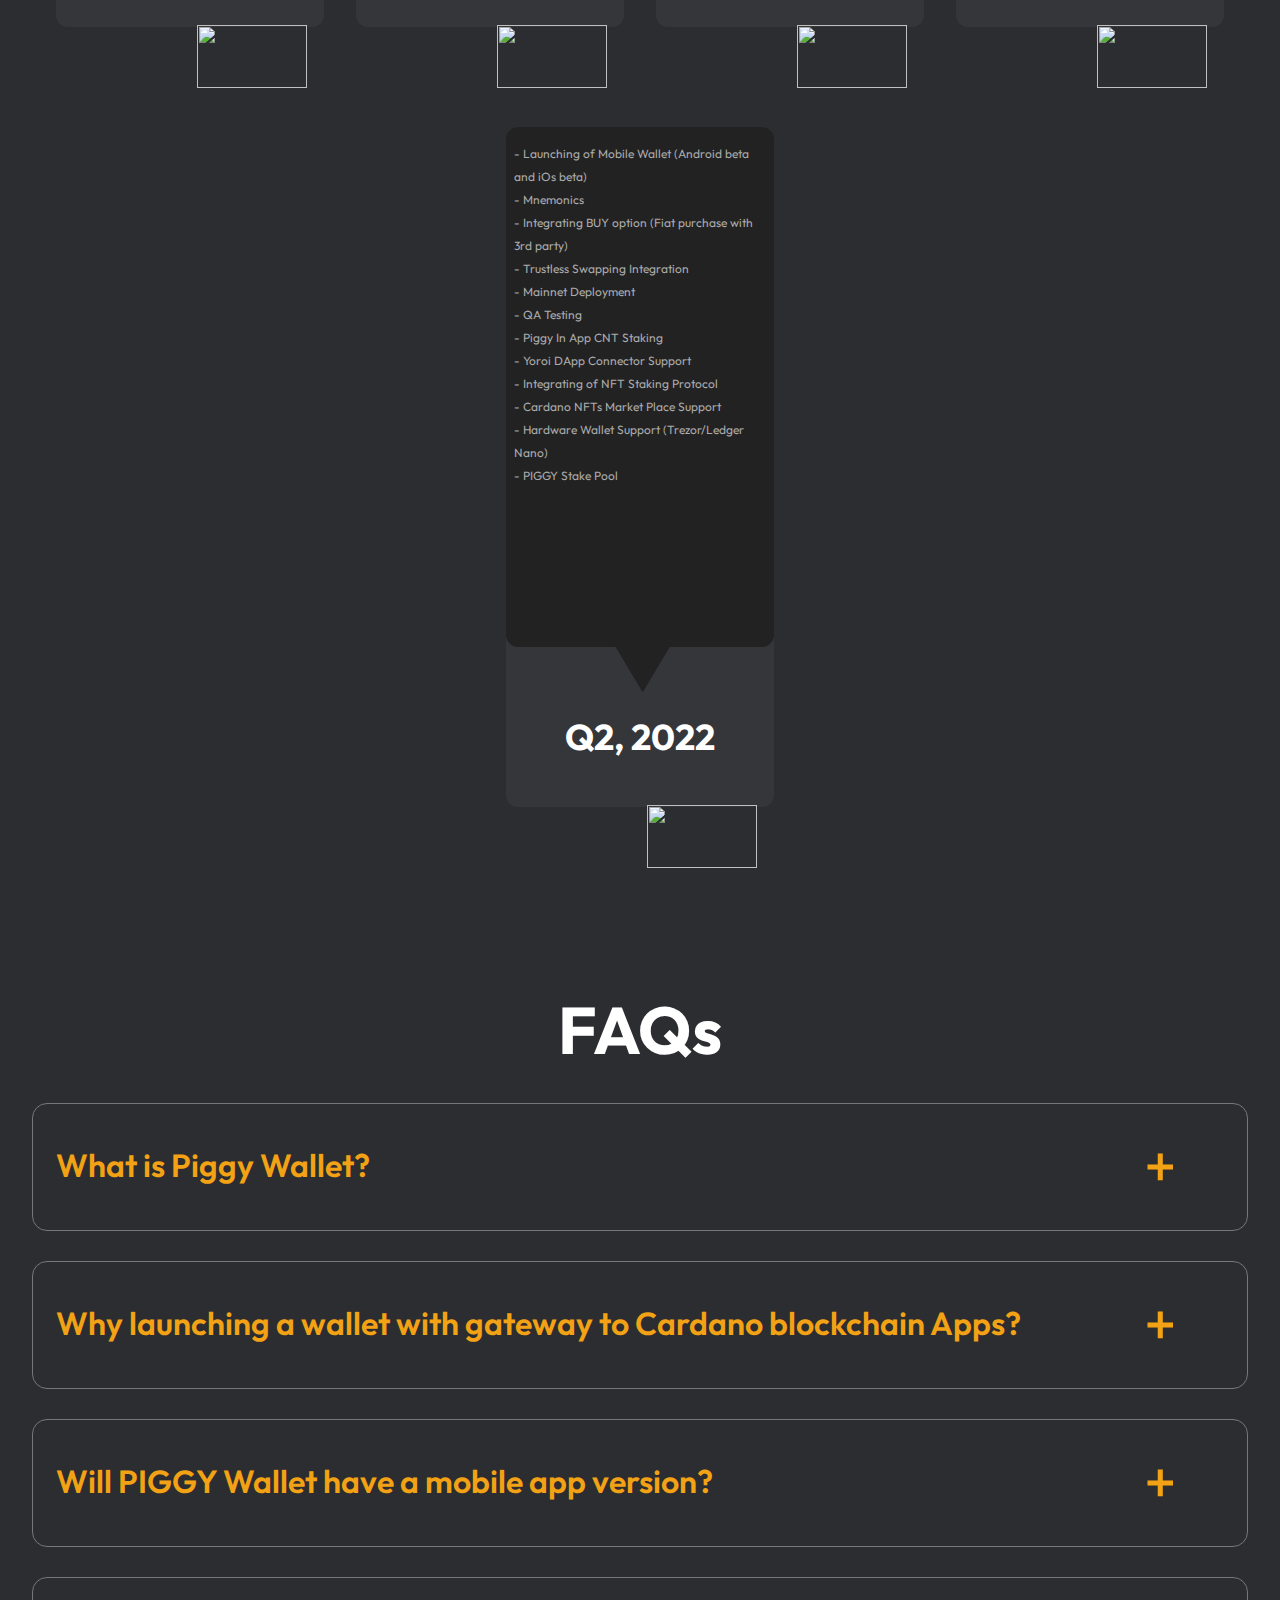
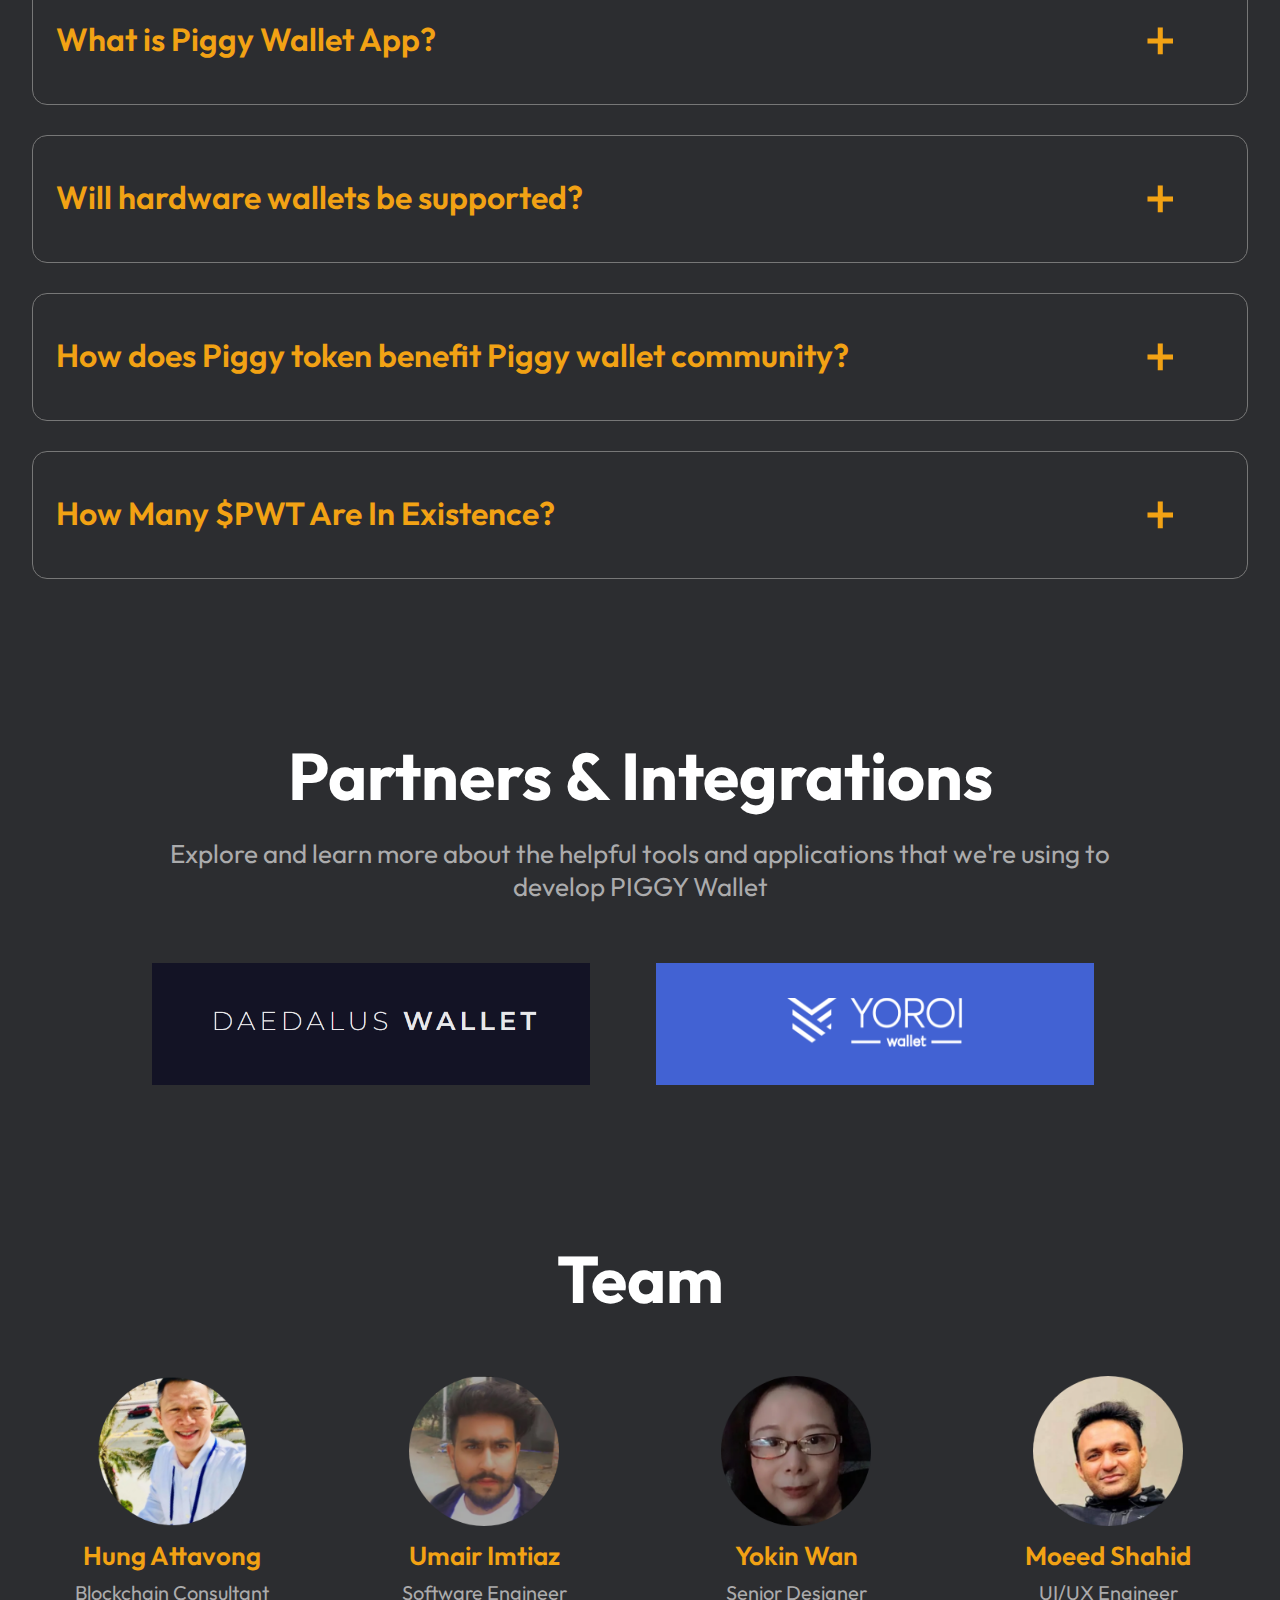
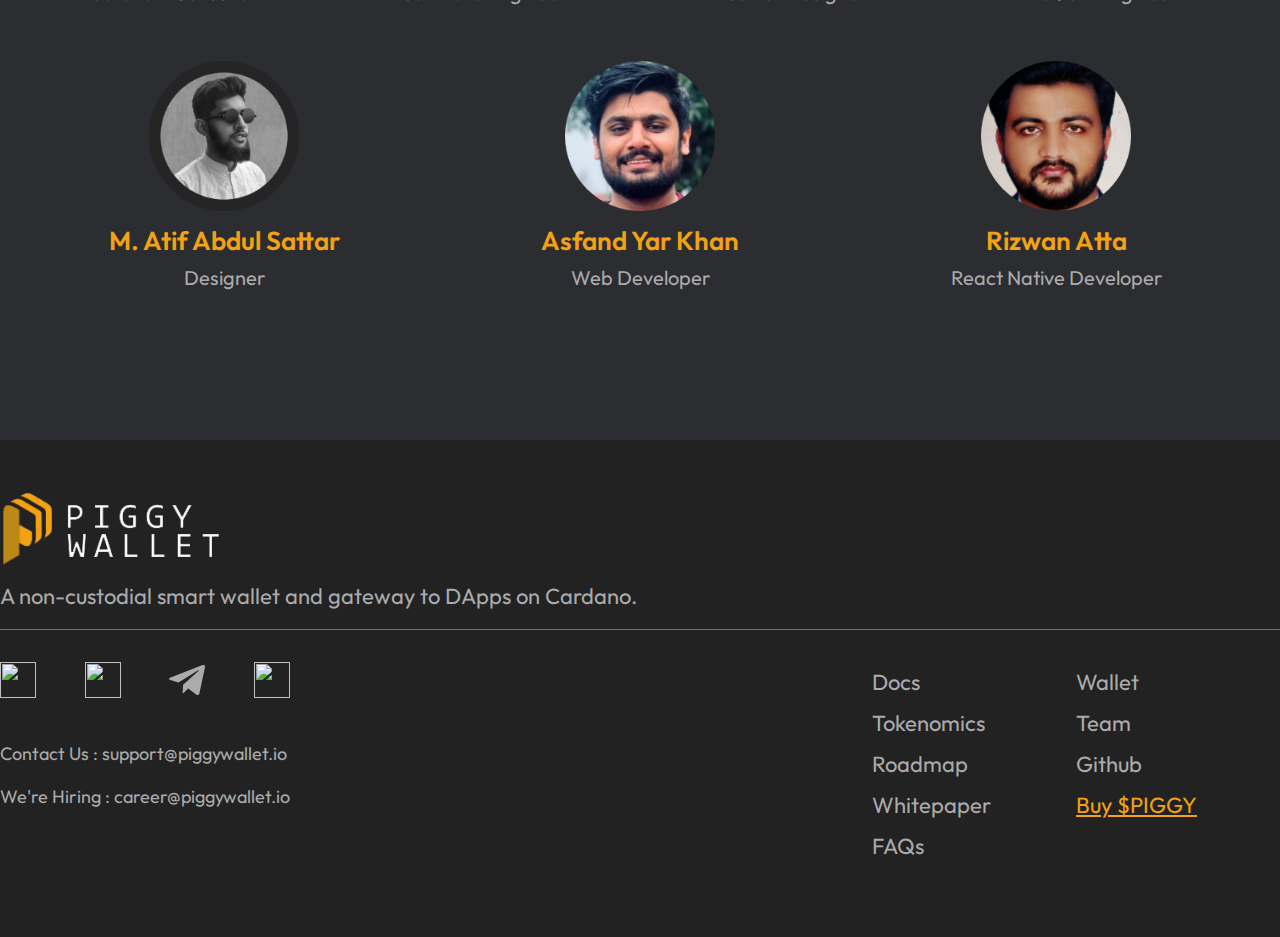
==== commit c78a8762: "added slider" ====
--- a/index.html
+++ b/index.html
@@ -12,6 +12,7 @@
   <link rel="preconnect" href="https://fonts.gstatic.com" crossorigin>
   <link href="https://fonts.googleapis.com/css2?family=Outfit:wght@100;200;300;400;500;600;700&display=swap"
     rel="stylesheet">
+  <link rel="stylesheet" href="https://unpkg.com/swiper/swiper-bundle.min.css" />
   <title>PIGGY</title>
 </head>
 
@@ -85,48 +86,25 @@
         <div class="col-4 col-xxl-4 col-xl-4 col-lg-4 col-md-4 col-sm-4">
 
           <div class="slider">
-            <div class="slides-wrapper">
-              <img src="./assets/media/slider/bg-phone.svg" class="slides-wrapper-phone">
-              <div class="slides">
-                <!--radio buttons start-->
-                <input type="radio" name="radio-btn" id="radio1">
-                <input type="radio" name="radio-btn" id="radio2">
-                <input type="radio" name="radio-btn" id="radio3">
-                <input type="radio" name="radio-btn" id="radio4">
-                <!--radio buttons end-->
-                <!--slide images start-->
-                <!-- <div style="background-image: url('./assets/media/slider/phone.svg');"> -->
-                <div class="slide first">
-                  <img src="./assets/media/slider/wallet.svg" alt="slider-img">
+            <img src="./assets/media/slider/phone.png" class="slides-wrapper-phone">
+            <div class="swiper mySwiper">
+              <div class="swiper-wrapper">
+                <div class="swiper-slide">
+                  <img src="./assets/media/slider/nft.svg" alt="" srcset="">
                 </div>
-                <div class="slide">
-                  <img src="./assets/media/slider/staking.svg" alt="slider-img">
+                <div class="swiper-slide">
+                  <img src="./assets/media/slider/staking.svg" alt="" srcset="">
                 </div>
-                <div class="slide">
-                  <img src="./assets/media/slider/swap.svg" alt="slider-img">
+                <div class="swiper-slide">
+                  <img src="./assets/media/slider/swap.svg" alt="" srcset="">
                 </div>
-                <div class="slide">
-                  <img src="./assets/media/slider/nft.svg" alt="slider-img">
+                <div class="swiper-slide">
+                  <img src="./assets/media/slider/wallet.svg" alt="" srcset="">
                 </div>
-                <!-- </div> -->
-                <!--slide images end-->
-                <!--automatic navigation start-->
-                <!-- <div class="navigation-auto">
-                    <div class="auto-btn1"></div>
-                    <div class="auto-btn2"></div>
-                    <div class="auto-btn3"></div>
-                    <div class="auto-btn4"></div>
-                  </div> -->
-                <!--automatic navigation end-->
               </div>
             </div>
-            <!--manual navigation start-->
-            <!-- <div class="navigation-manual">
-                <label for="radio1" class="manual-btn"></label>
-                <label for="radio2" class="manual-btn"></label>
-                <label for="radio3" class="manual-btn"></label>
-                <label for="radio4" class="manual-btn"></label> -->
-          </div>
+          </div>
+
           <!--manual navigation end-->
         </div>
       </div>
@@ -1296,7 +1274,8 @@
         </div>
         <div class="footer__nav">
           <ul class="footer__nav--links">
-            <li class="footer__nav-link"><a href="https://admin-215.gitbook.io/piggy-wallet-gitbook/">Docs</a></li>
+            <li class="footer__nav-link"><a href="https://admin-215.gitbook.io/piggy-wallet-gitbook/"
+                target="_blank">Docs</a></li>
             <li class="footer__nav-link"><a href="#tokenomics">Tokenomics</a></li>
             <li class="footer__nav-link"><a href="#roadmap">Roadmap</a></li>
             <li class="footer__nav-link"><a href="#">Whitepaper</a></li>
@@ -1313,6 +1292,7 @@
     </div>
   </footer>
 </body>
+<script src="https://unpkg.com/swiper/swiper-bundle.min.js"></script>
 
 <script src="./script/script.js"></script>
 
--- a/css/style.css
+++ b/css/style.css
@@ -15,12 +15,12 @@
 
 button,
 a {
-  font-family: 'Outfit';
+  font-family: "Outfit";
 }
 
 body {
   background: rgb(44, 45, 48);
-  font-family: 'Outfit';
+  font-family: "Outfit";
   color: #fff;
 }
 
@@ -90,7 +90,7 @@
   font-size: 63px;
   font-weight: 700;
   line-height: 84px;
-  color: #FFFFFF;
+  color: #ffffff;
   margin: 0 0 40px 0;
 }
 
@@ -98,7 +98,7 @@
   font-size: 21.5px;
   font-weight: 300;
   line-height: 30px;
-  color: #ABABAC;
+  color: #ababac;
   margin: 0 0 38px 0;
 }
 
@@ -123,10 +123,10 @@
 
 .btn__yellow {
   text-decoration: none;
-  background: #F2A214;
+  background: #f2a214;
   padding: 19px 30px;
   border-radius: 36px;
-  color: #FFFFFF;
+  color: #ffffff;
   font-size: 21px;
   line-height: 29px;
 }
@@ -134,10 +134,10 @@
 .btn__yellow-border {
   text-decoration: none;
   background: transparent;
-  border: 1px solid #F2A214;
+  border: 1px solid #f2a214;
   padding: 19px 32px;
   border-radius: 36px;
-  color: #FFFFFF;
+  color: #ffffff;
   font-size: 21px;
   line-height: 29px;
 }
@@ -147,22 +147,26 @@
   background: #444548;
   padding: 19px 62px;
   border-radius: 36px;
-  color: #ABABAC;
+  color: #ababac;
   font-size: 21px;
   line-height: 29px;
 }
 
 /* Overview */
 
-.overview {margin: 0 0 124px 0;}
-
-.overview__showcase {max-width: 1390px;}
+.overview {
+  margin: 0 0 124px 0;
+}
+
+.overview__showcase {
+  max-width: 1390px;
+}
 
 .overview__heading {
   font-size: 38px;
   line-height: 51px;
   font-weight: bold;
-  color: #FFFFFF;
+  color: #ffffff;
   margin: 0 0 22px 0;
 }
 
@@ -170,7 +174,7 @@
   font-size: 28px;
   line-height: 37px;
   font-weight: 400;
-  color: #ABABAC;
+  color: #ababac;
   margin: 0 0 22px 0;
 }
 
@@ -215,7 +219,7 @@
 .fee-desc,
 .market-desc {
   font-size: 30px;
-  color: #ABABAC;
+  color: #ababac;
   line-height: 38px;
   max-width: 780px;
 }
@@ -231,13 +235,17 @@
 
 /* basit Code */
 
-.security__content {max-width: 1128px; margin: 0 auto 30px auto; text-align: center;}
+.security__content {
+  max-width: 1128px;
+  margin: 0 auto 30px auto;
+  text-align: center;
+}
 
 .security__heading {
   font-size: 66px;
   line-height: 88px;
   font-weight: 700;
-  color: #FFFFFF;
+  color: #ffffff;
   margin: 0 0 42px 0;
 }
 
@@ -245,7 +253,7 @@
   font-size: 26px;
   line-height: 35px;
   font-weight: normal;
-  color: #ABABAC;
+  color: #ababac;
 }
 
 .cards {
@@ -255,26 +263,37 @@
 
 .card {
   max-width: 680px;
-  background: #35363A;
+  background: #35363a;
   box-shadow: 0px 8px 25px rgba(0, 0, 0, 0.24);
   border-radius: 12px;
   margin: 0 auto 32px auto;
   padding: 35px 34px 36px 32px;
 }
 
-.recovery--card { padding: 35px 34px 68px 32px;}
-
-.biometric--card { padding: 35px 34px 68px 32px;}
-
-.card__img--showcase {max-width: 111px; height: 111px; margin: 0 0 23px 0;}
-
-.card-img {width: 100%; height: 100%;}
+.recovery--card {
+  padding: 35px 34px 68px 32px;
+}
+
+.biometric--card {
+  padding: 35px 34px 68px 32px;
+}
+
+.card__img--showcase {
+  max-width: 111px;
+  height: 111px;
+  margin: 0 0 23px 0;
+}
+
+.card-img {
+  width: 100%;
+  height: 100%;
+}
 
 .card__heading {
   font-size: 34px;
   line-height: 40px;
   font-weight: 500;
-  color: #FFFFFF;
+  color: #ffffff;
   margin: 0 0 17px 0;
 }
 
@@ -282,7 +301,7 @@
   font-size: 24px;
   line-height: 32px;
   font-weight: normal;
-  color: #ABABAC;
+  color: #ababac;
 }
 
 /* Graph */
@@ -311,7 +330,7 @@
   font-weight: normal;
   font-size: 18px;
   text-align: right;
-  color: #ABABAC;
+  color: #ababac;
 }
 
 .piggy__text {
@@ -329,7 +348,7 @@
 .piggy__card {
   max-width: 335px;
   border-radius: 12px;
-  background: #35363A;
+  background: #35363a;
   box-shadow: 0px 8px 15px rgba(0, 0, 0, 0.08);
   padding: 24px 22px;
   margin: 0 0 80px 0;
@@ -339,7 +358,7 @@
   font-weight: 500;
   font-size: 20px;
   text-align: left;
-  color: #F2A214;
+  color: #f2a214;
   margin: 0 0 7px 0;
 }
 
@@ -353,7 +372,7 @@
 .piggy__bottom--card {
   max-width: 687px;
   border-radius: 12px;
-  background: #35363A;
+  background: #35363a;
   box-shadow: 0px 8px 15px rgba(0, 0, 0, 0.08);
   padding: 22px 100px 32px 32px;
   margin: 0 0 120px 0;
@@ -372,7 +391,7 @@
   font-size: 20px;
   line-height: 27px;
   text-align: left;
-  color: #F2A214;
+  color: #f2a214;
 }
 
 .piggy__bottom--card-text {
@@ -387,7 +406,7 @@
   padding: 50px;
   width: 170px;
   height: 170px;
-  border: 50px solid #35363A;
+  border: 50px solid #35363a;
   border-color: 50%;
   border-radius: 99px;
 }
@@ -410,22 +429,23 @@
   font-size: 26px;
   font-weight: 400;
   line-height: 33px;
-  color: #ABABAC;
+  color: #ababac;
   text-align: center;
   margin-bottom: 65px;
 }
 
 .roadmap-col-wrapper {
+  position: relative;
   max-width: 275px;
 }
 
 .roadmap-content {
-  background: #35363A;
+  background: #35363a;
   border-radius: 12px;
 }
 
 .roadmap-desc {
-  color: #ABABAC;
+  color: #ababac;
   font-size: 12px;
   line-height: 23px;
   position: relative;
@@ -443,11 +463,19 @@
 }
 
 .roadmap-wrapper:after {
-  content: '';
+  content: "";
   position: absolute;
   bottom: -45px;
   left: 0;
-  clip-path: polygon(0% 0%, 100% 0%, 100% 75%, 65% 75%, 51% 100%, 37% 75%, 0% 75%);
+  clip-path: polygon(
+    0% 0%,
+    100% 0%,
+    100% 75%,
+    65% 75%,
+    51% 100%,
+    37% 75%,
+    0% 75%
+  );
   width: 100%;
   height: 250px;
   z-index: 1;
@@ -459,6 +487,34 @@
   line-height: 60px;
   text-align: center;
   padding-bottom: 40px;
+}
+
+.roadmap__triangle-one {
+  position: absolute;
+  display: inline-block;
+  width: 55px;
+  height: 55px;
+  bottom: 16%;
+  right: -8%;
+}
+
+.roadmap__triangle-one img {
+  width: 100%;
+  height: 100%;
+}
+
+.roadmap__triangle-two {
+  position: absolute;
+  display: inline-block;
+  width: 110px;
+  height: 63px;
+  bottom: -9%;
+  right: 11%;
+}
+
+.roadmap__triangle-two img {
+  width: 100%;
+  height: 100%;
 }
 
 /* Faqs */
@@ -488,7 +544,7 @@
 }
 
 .faq-conten-title {
-  color: #F2A214;
+  color: #f2a214;
   font-size: 32px;
   line-height: 40px;
   font-weight: 600;
@@ -496,13 +552,13 @@
 
 .faq-desc {
   font-size: 26px;
-  color: #ABABAC;
+  color: #ababac;
 }
 
 .faq-btn {
   background: none;
   font-size: 60px;
-  color: #F2A214;
+  color: #f2a214;
   border: none;
   outline: none;
   cursor: pointer;
@@ -535,7 +591,7 @@
   font-size: 26px;
   font-weight: 400;
   line-height: 33px;
-  color: #ABABAC;
+  color: #ababac;
   text-align: center;
   margin-bottom: 60px;
 }
@@ -548,7 +604,7 @@
 
 .btn-wallet-logo {
   padding: 33.5px 130px;
-  background: #4262D3;
+  background: #4262d3;
   border-radius: 0;
 }
 
@@ -558,7 +614,9 @@
   height: 100%;
 }
 
-.team {margin: 0 0 94px 0;}
+.team {
+  margin: 0 0 94px 0;
+}
 
 .team__content {
   text-align: center;
@@ -579,25 +637,72 @@
   align-items: center;
 }
 
+.person__arrow {
+  position: absolute;
+  display: inline-block;
+  clip-path: polygon(51% 72%, 28% 100%, 74% 100%);
+  background: #f2a214;
+  width: 50px;
+  height: 50px;
+}
+
+.person-one {
+  top: -17.5%;
+  left: 10%;
+}
+
+.person-two {
+  top: -20.5%;
+  left: 35%;
+}
+
+.person-three {
+  top: -20.5%;
+  left: 60%;
+}
+
+.person-four {
+  top: -19.5%;
+  right: 10%;
+}
+
+.person-five {
+  top: -19.5%;
+  left: 15%;
+}
+
+.person-six {
+  top: -20.5%;
+  left: 48%;
+}
+
+.person-seven {
+  top: -19.5%;
+  left: 81%;
+}
+
 .person__desc {
+  position: relative;
   font-weight: normal;
   font-size: 20px;
   line-height: 24px;
   width: 100%;
   text-align: left;
-  color: #ABABAC;
-  border-top: #00c77a 1px solid;
+  color: #ababac;
+  border-top: #f2a214 1px solid;
   padding: 20px !important;
   margin-bottom: 20px !important;
   opacity: 1;
-  background: rgba(255,255,255,.1);
+  background: rgba(255, 255, 255, 0.1);
 }
 
 .hidden {
- display: none !important;
-}
-
-.pc-mb-64 {margin: 0 0 45px 0;}
+  display: none !important;
+}
+
+.pc-mb-64 {
+  margin: 0 0 45px 0;
+}
 
 .person__img {
   max-width: 188px;
@@ -615,7 +720,7 @@
   font-size: 32px;
   line-height: 43px;
   text-align: center;
-  color: #F2A214;
+  color: #f2a214;
   margin: 0 0 6px 0;
 }
 
@@ -624,7 +729,7 @@
   font-size: 24px;
   line-height: 32px;
   text-align: center;
-  color: #ABABAC;
+  color: #ababac;
   margin-bottom: 10px;
 }
 
@@ -681,7 +786,7 @@
   font-size: 22px;
   line-height: 30px;
   text-align: left;
-  color: #ABABAC;
+  color: #ababac;
 }
 
 .footer__showcase {
@@ -710,7 +815,7 @@
   font-size: 18px;
   line-height: 24px;
   text-align: left;
-  color: #ABABAC;
+  color: #ababac;
 }
 
 .fe-mb-19 {
@@ -738,22 +843,25 @@
   font-size: 22px;
   line-height: 41px;
   text-align: left;
-  color: #ABABAC;
+  color: #ababac;
   display: inline-block;
 }
 
 .footer__nav-link a span {
-  color: #F2A214;
+  color: #f2a214;
   text-decoration: underline;
 }
 
 /* Slider */
 
-.slider{
+/* .slider {
   width: 100%;
-  height: auto;
+  height: 100%;
   border-radius: 10px;
   overflow: hidden;
+  display: flex;
+  justify-content: center;
+  align-items: center;
 }
 
 .slides-wrapper {
@@ -761,16 +869,20 @@
 }
 
 .slides-wrapper-phone {
-  bottom: 0;
-  left: 0;
-  right: 0;
   position: absolute;
-  top: 0;
+  top: 50%;
+  left: 50%;
+  transform: translate(-50%, -50%);
+  width: 100%;
+  height: 760px;
+  z-index: -1;
 }
 
 .slides {
+  overflow: hidden;
   width: 500%;
   height: 800px;
+  border: 1px solid red;
   display: flex;
 }
 
@@ -785,9 +897,11 @@
 }
 
 .slide img {
+  padding-top: 40px;
+  padding-bottom: 40px;
   width: 100%;
   height: 800px;
-}
+} */
 
 /*css for manual slide navigation*/
 
@@ -799,7 +913,7 @@
   justify-content: center;
 } */
 
-.manual-btn{
+.manual-btn {
   border: 2px solid rgb(44, 45, 48);
   padding: 5px;
   border-radius: 10px;
@@ -807,33 +921,33 @@
   transition: 1s;
 }
 
-.manual-btn:not(:last-child){
+.manual-btn:not(:last-child) {
   margin-right: 40px;
 }
 
-.manual-btn:hover{
+.manual-btn:hover {
   background: rgb(44, 45, 48);
 }
 
-#radio1:checked ~ .first{
+#radio1:checked ~ .first {
   margin-left: 0;
 }
 
-#radio2:checked ~ .first{
+#radio2:checked ~ .first {
   margin-left: -20%;
 }
 
-#radio3:checked ~ .first{
+#radio3:checked ~ .first {
   margin-left: -40%;
 }
 
-#radio4:checked ~ .first{
+#radio4:checked ~ .first {
   margin-left: -60%;
 }
 
 /*css for automatic navigation*/
 
-.navigation-auto{
+.navigation-auto {
   display: flex;
   position: absolute;
   /* width: 800px; */
@@ -841,33 +955,32 @@
   margin-top: 460px;
 }
 
-.navigation-auto div{
+.navigation-auto div {
   border: 2px solid rgb(44, 45, 48);
   padding: 5px;
   border-radius: 10px;
   transition: 1s;
 }
 
-.navigation-auto div:not(:last-child){
+.navigation-auto div:not(:last-child) {
   margin-right: 40px;
 }
 
-#radio1:checked ~ .navigation-auto .auto-btn1{
+#radio1:checked ~ .navigation-auto .auto-btn1 {
   background: rgb(44, 45, 48);
 }
 
-#radio2:checked ~ .navigation-auto .auto-btn2{
+#radio2:checked ~ .navigation-auto .auto-btn2 {
   background: rgb(44, 45, 48);
 }
 
-#radio3:checked ~ .navigation-auto .auto-btn3{
+#radio3:checked ~ .navigation-auto .auto-btn3 {
   background: rgb(44, 45, 48);
 }
 
-#radio4:checked ~ .navigation-auto .auto-btn4{
+#radio4:checked ~ .navigation-auto .auto-btn4 {
   background: rgb(44, 45, 48);
 }
-
 
 /* Nav */
 
@@ -882,9 +995,7 @@
   transition-delay: 0.5s;
 }
 
-
 @media (min-width: 769px) and (max-width: 992px) {
-
   .slider {
     height: 100%;
   }
@@ -899,7 +1010,6 @@
 }
 
 @media (max-width: 990px) {
-
   .nav {
     padding: 15px 0;
   }
@@ -912,7 +1022,7 @@
     display: block;
   }
 
-  .hamburger-icon > img{
+  .hamburger-icon > img {
     background: none;
     max-width: 40px;
     max-height: 40px;
@@ -974,7 +1084,7 @@
     font-size: 35px;
     width: 40px;
     height: 40px;
-    background:transparent;
+    background: transparent;
     outline: none;
     border: none;
     color: #fff;
@@ -990,13 +1100,12 @@
 }
 
 @media (max-width: 1440px) {
-
   .roadmap {
     margin-bottom: 80px;
   }
 
-  .roadmap-col-wrapper:not(:last-child) {
-    margin-bottom: 50px;
+  .roadmap-col-wrapper {
+    margin-bottom: 100px;
   }
 
   .roadmap-row {
@@ -1007,7 +1116,6 @@
     max-width: 300px;
   }
 }
-
 
 @media screen and (max-width: 1440px) {
   .hero__heading {
@@ -1112,13 +1220,47 @@
     line-height: 26px;
   }
 
+  .person-one {
+    top: -17.5%;
+    left: 10%;
+  }
+
+  .person-two {
+    top: -21.5%;
+    left: 35%;
+  }
+
+  .person-three {
+    top: -19.5%;
+    left: 60%;
+  }
+
+  .person-four {
+    top: -17.5%;
+    right: 10%;
+  }
+
+  .person-five {
+    top: -19.5%;
+    left: 15%;
+  }
+
+  .person-six {
+    top: -19.5%;
+    left: 48%;
+  }
+
+  .person-seven {
+    top: -19.5%;
+    left: 81%;
+  }
+
   .footer__nav--links {
     margin: 0 60px 0 0;
   }
 }
 
 @media screen and (max-width: 1024px) {
-
   .hero__heading {
     font-size: 32px;
     line-height: 50px;
@@ -1255,7 +1397,11 @@
     margin-bottom: 70px;
   }
 
-  .stake, .explore, .swap, .fee, .market {
+  .stake,
+  .explore,
+  .swap,
+  .fee,
+  .market {
     margin-bottom: 70px;
   }
 
@@ -1331,6 +1477,40 @@
     line-height: 32px;
   }
 
+  .person-one {
+    top: -15%;
+  }
+
+  .person-two {
+    top: -19%;
+    left: 35%;
+  }
+
+  .person-three {
+    top: -18%;
+    left: 60%;
+  }
+
+  .person-four {
+    top: -16.5%;
+    right: 10%;
+  }
+
+  .person-five {
+    top: -18%;
+    left: 14%;
+  }
+
+  .person-six {
+    top: -19%;
+    left: 47%;
+  }
+
+  .person-seven {
+    top: -18%;
+    left: 80%;
+  }
+
   .footer__nav--links {
     margin: 0 50px 0 0;
   }
@@ -1392,6 +1572,41 @@
   .person__name {
     font-size: 20px;
     line-height: 30px;
+  }
+
+  .person-one {
+    top: -15%;
+    left: 10%;
+  }
+
+  .person-two {
+    top: -19%;
+    left: 35%;
+  }
+
+  .person-three {
+    top: -18%;
+    left: 60%;
+  }
+
+  .person-four {
+    top: -15%;
+    right: 10%;
+  }
+
+  .person-five {
+    top: -17.5%;
+    left: 13%;
+  }
+
+  .person-six {
+    top: -17.5%;
+    left: 47%;
+  }
+
+  .person-seven {
+    top: -17.5%;
+    left: 80%;
   }
 
   .footer__nav--links {
@@ -1527,6 +1742,41 @@
     font-size: 11px;
   }
 
+  .person-one {
+    top: -13.5%;
+    left: 8%;
+  }
+
+  .person-two {
+    top: -17.5%;
+    left: 33%;
+  }
+
+  .person-three {
+    top: -16.5%;
+    left: 58%;
+  }
+
+  .person-four {
+    top: -14.5%;
+    right: 8%;
+  }
+
+  .person-five {
+    top: -15.5%;
+    left: 12%;
+  }
+
+  .person-six {
+    top: -16.5%;
+    left: 45%;
+  }
+
+  .person-seven {
+    top: -16.5%;
+    left: 78%;
+  }
+
   .footer__social--info {
     margin: 0 0 40px 0;
   }
@@ -1556,7 +1806,11 @@
     margin-bottom: 70px;
   }
 
-  .stake, .explore, .swap, .fee, .market {
+  .stake,
+  .explore,
+  .swap,
+  .fee,
+  .market {
     margin-bottom: 70px;
   }
 
@@ -1581,7 +1835,6 @@
   .team {
     margin-bottom: 70px;
   }
-
 }
 
 @media screen and (max-width: 600px) {
@@ -1691,12 +1944,50 @@
   }
 }
 
+@media (max-width: 596px) {
+  .person-one {
+    top: -13.5%;
+    left: 8%;
+  }
+
+  .person-two {
+    top: -17.5%;
+    left: 32%;
+  }
+
+  .person-three {
+    top: -16.5%;
+    left: 57%;
+  }
+
+  .person-four {
+    top: -13.5%;
+    right: 9%;
+  }
+
+  .person-five {
+    top: -14.5%;
+    left: 12%;
+  }
+
+  .person-six {
+    top: -16.5%;
+    left: 45%;
+  }
+
+  .person-seven {
+    top: -15.5%;
+    left: 78%;
+  }
+}
+
 @media (min-width: 575px) {
-  .person_desc__mobile { display: none !important; }
+  .person_desc__mobile {
+    display: none !important;
+  }
 }
 
 @media (max-width: 575px) {
-
   .person__name {
     font-size: 24px;
     line-height: 30px;
@@ -1705,9 +1996,47 @@
   .person__position {
     font-size: 20px;
     line-height: 24px;
-  }
-
-  .person_desc__desktop { display: none !important; }
+    margin: 0 0 30px 0;
+  }
+
+  .person_desc__desktop {
+    display: none !important;
+  }
+
+  .person-one {
+    top: -13.5%;
+    left: 45%;
+  }
+
+  .person-two {
+    top: -17.5%;
+    left: 45%;
+  }
+
+  .person-three {
+    top: -16.5%;
+    left: 45%;
+  }
+
+  .person-four {
+    top: -13.5%;
+    right: 45%;
+  }
+
+  .person-five {
+    top: -13.5%;
+    left: 45%;
+  }
+
+  .person-six {
+    top: -16.5%;
+    left: 45%;
+  }
+
+  .person-seven {
+    top: -15.5%;
+    left: 45%;
+  }
 
   .circle .text {
     top: 16px;
@@ -1740,11 +2069,63 @@
     max-width: 150px;
     margin: auto;
   }
+
+  .slide img {
+    height: 450px;
+    padding: 18px 0;
+  }
+
+  .slides {
+    height: 450px;
+  }
+
+  .person__social--media {
+    max-width: 150px;
+    margin: auto;
+  }
+
+  .slides-wrapper-phone {
+    height: 440px;
+  }
+
+}
+
+@media (max-width: 533px) {
+  .person-one {
+    top: -12.5%;
+  }
+
+  .person-two {
+    top: -16.5%;
+  }
+
+  .person-three {
+    top: -15.5%;
+  }
+
+  .person-four {
+    top: -13.5%;
+  }
+
+  .person-five {
+    top: -13.5%;
+  }
+
+  .person-six {
+    top: -16.5%;
+  }
+
+  .person-seven {
+    top: -15.5%;
+  }
 }
 
 @media (max-width: 480px) {
-
-  .stake-desc, .explore-desc, .swap-desc, .fee-desc, .market-desc {
+  .stake-desc,
+  .explore-desc,
+  .swap-desc,
+  .fee-desc,
+  .market-desc {
     font-size: 18px;
   }
 
@@ -1779,11 +2160,19 @@
     margin-bottom: 30px;
   }
 
-  .stake, .explore, .swap, .fee, .market {
+  .stake,
+  .explore,
+  .swap,
+  .fee,
+  .market {
     margin-bottom: 40px;
   }
 
-  .stake-title, .explore-title, .swap-title, .fee-title, .market-title {
+  .stake-title,
+  .explore-title,
+  .swap-title,
+  .fee-title,
+  .market-title {
     font-size: 36px;
     line-height: 36px;
     margin-bottom: 15px;
@@ -1856,7 +2245,35 @@
   }
 
   .team {
-    margin-bottom: 40px ;
+    margin-bottom: 40px;
+  }
+
+  .person-one {
+    top: -13.5%;
+  }
+
+  .person-two {
+    top: -13.5%;
+  }
+
+  .person-three {
+    top: -13.5%;
+  }
+
+  .person-four {
+    top: -13.5%;
+  }
+
+  .person-five {
+    top: -13.5%;
+  }
+
+  .person-six {
+    top: -13.5%;
+  }
+
+  .person-seven {
+    top: -13.5%;
   }
 
   .footer {
@@ -1875,10 +2292,195 @@
   }
 }
 
-@media (max-width: 415px) {
+@media (max-width: 497px) {
+  .person-one {
+    top: -12.5%;
+    left: 44%;
+  }
+
+  .person-two {
+    top: -16.5%;
+    left: 44%;
+  }
+
+  .person-three {
+    top: -15.5%;
+    left: 44%;
+  }
+
+  .person-four {
+    top: -12.5%;
+    left: 44%;
+  }
+
+  .person-five {
+    top: -13.5%;
+    left: 44%;
+  }
+
+  .person-six {
+    top: -16.5%;
+    left: 44%;
+  }
+
+  .person-seven {
+    top: -15.5%;
+    left: 44%;
+  }
+}
+
+@media (max-width: 494px) {
+  .person-one {
+    top: -11.5%;
+    left: 44%;
+  }
+
+  .person-two {
+    top: -16.5%;
+    left: 44%;
+  }
+
+  .person-three {
+    top: -15.5%;
+    left: 44%;
+  }
+
+  .person-four {
+    top: -12.5%;
+    left: 44%;
+  }
+
+  .person-five {
+    top: -12.5%;
+    left: 44%;
+  }
+
+  .person-six {
+    top: -16.5%;
+    left: 44%;
+  }
+
+  .person-seven {
+    top: -15.5%;
+    left: 44%;
+  }
+}
+
+@media (max-width: 490px) {
+  .person-seven {
+    top: -14.5%;
+    left: 44%;
+  }
+}
+
+@media (max-width: 457px) {
+  .person-one {
+    top: -11.5%;
+    left: 44%;
+  }
+
+  .person-two {
+    top: -16.5%;
+    left: 44%;
+  }
+
+  .person-three {
+    top: -14.5%;
+    left: 44%;
+  }
+
+  .person-four {
+    top: -11.5%;
+    left: 44%;
+  }
+
+  .person-five {
+    top: -12.5%;
+    left: 44%;
+  }
+
+  .person-six {
+    top: -15.5%;
+    left: 44%;
+  }
+
+  .person-seven {
+    top: -14.5%;
+    left: 44%;
+  }
+}
+
+@media (max-width: 447px) {
+  .person-two {
+    top: -15.5%;
+    left: 44%;
+  }
+
+  .person-three {
+    top: -14.5%;
+    left: 44%;
+  }
+
+  .person-four {
+    top: -11.5%;
+    left: 44%;
+  }
+
+  .person-five {
+    top: -12%;
+    left: 44%;
+  }
+
+  .person-six {
+    top: -14%;
+    left: 44%;
+  }
+
+  .person-seven {
+    top: -13%;
+    left: 44%;
+  }
+}
+
+@media (max-width: 420px) {
   .circle .text {
     top: 14px;
     left: -25%;
+  }
+
+  .person-one {
+    top: -11.5%;
+    left: 42%;
+  }
+
+  .person-two {
+    top: -15.5%;
+    left: 42%;
+  }
+
+  .person-three {
+    top: -14.5%;
+    left: 42%;
+  }
+
+  .person-four {
+    top: -11.5%;
+    left: 42%;
+  }
+
+  .person-five {
+    top: -11.5%;
+    left: 42%;
+  }
+
+  .person-six {
+    top: -14.5%;
+    left: 42%;
+  }
+
+  .person-seven {
+    top: -13.5%;
+    left: 42%;
   }
 }
 
@@ -1896,6 +2498,62 @@
   }
 }
 
+@media (max-width: 389px) {
+  .person-one {
+    top: -10%;
+  }
+
+  .person-two {
+    top: -14%;
+  }
+
+  .person-three {
+    top: -12%;
+  }
+
+  .person-four {
+    top: -10%;
+  }
+
+  .person-five {
+    top: -11%;
+  }
+
+  .person-six {
+    top: -13%;
+  }
+
+  .person-seven {
+    top: -12%;
+  }
+}
+
+@media (max-width: 374px) {
+  .person-four {
+    top: -9.5%;
+  }
+
+  .person-five {
+    top: -10.5%;
+  }
+
+  .person-seven {
+    top: -11%;
+  }
+}
+
+@media (max-width: 369px) {
+  .person-one {
+    top: -9.5%;
+  }
+}
+
+@media (max-width: 363px) {
+  .person-one {
+    top: -8.5%;
+  }
+}
+
 @media (max-width: 361px) {
   .circle .text {
     top: 15px;
@@ -1916,10 +2574,38 @@
   }
 }
 
-@media (max-width: 340px) {
+@media (max-width: 341px) {
   .circle .text {
     top: 15px;
     left: -41%;
+  }
+
+  .person-one {
+    top: -8.5%;
+  }
+
+  .person-two {
+    top: -13.5%;
+  }
+
+  .person-three {
+    top: -11.5%;
+  }
+
+  .person-four {
+    top: -8.5%;
+  }
+
+  .person-five {
+    top: -9.5%;
+  }
+
+  .person-six {
+    top: -12.5%;
+  }
+
+  .person-seven {
+    top: -10.5%;
   }
 }
 
@@ -1927,6 +2613,24 @@
   .circle .text {
     top: 15px;
     left: -44%;
+  }
+
+  .person-one {
+    top: -7.5%;
+  }
+
+  .person-two {
+    top: -12.5%;
+  }
+
+  .person-six {
+    top: -11.5%;
+    left: 40%;
+  }
+
+  .person-seven {
+    top: -10.5%;
+    left: 40%;
   }
 }
 
@@ -1979,11 +2683,11 @@
 
 @media screen and (max-height: 450px) {
   .sidenav {
-      padding-top: 15px;
+    padding-top: 15px;
   }
 
   .sidenav a {
-      font-size: 18px;
+    font-size: 18px;
   }
 }
 
@@ -2043,4 +2747,43 @@
   .circle .text {
     left: -145px;
   }
-}+}
+
+
+
+
+.swiper {
+  /* margin: 100px auto; */
+  width: 100%;
+  height: 100%;
+}
+
+.swiper-slide {
+  display: flex;
+  align-items: center;
+  justify-content: center;
+  font-size: 22px;
+  font-weight: bold;
+  color: #fff;
+}
+
+.slider {
+ position: relative;
+ width: 430px;
+}
+
+.mySwiper  {
+  position: absolute !important;
+  top: 0;
+  right: 0;
+}
+
+.swiper-slide {
+  /* border: 3px solid green; */
+  width: 100% !important;
+}
+
+/* .slides-wrapper-phone {
+  z-index: 231232;
+  position: relative;
+} */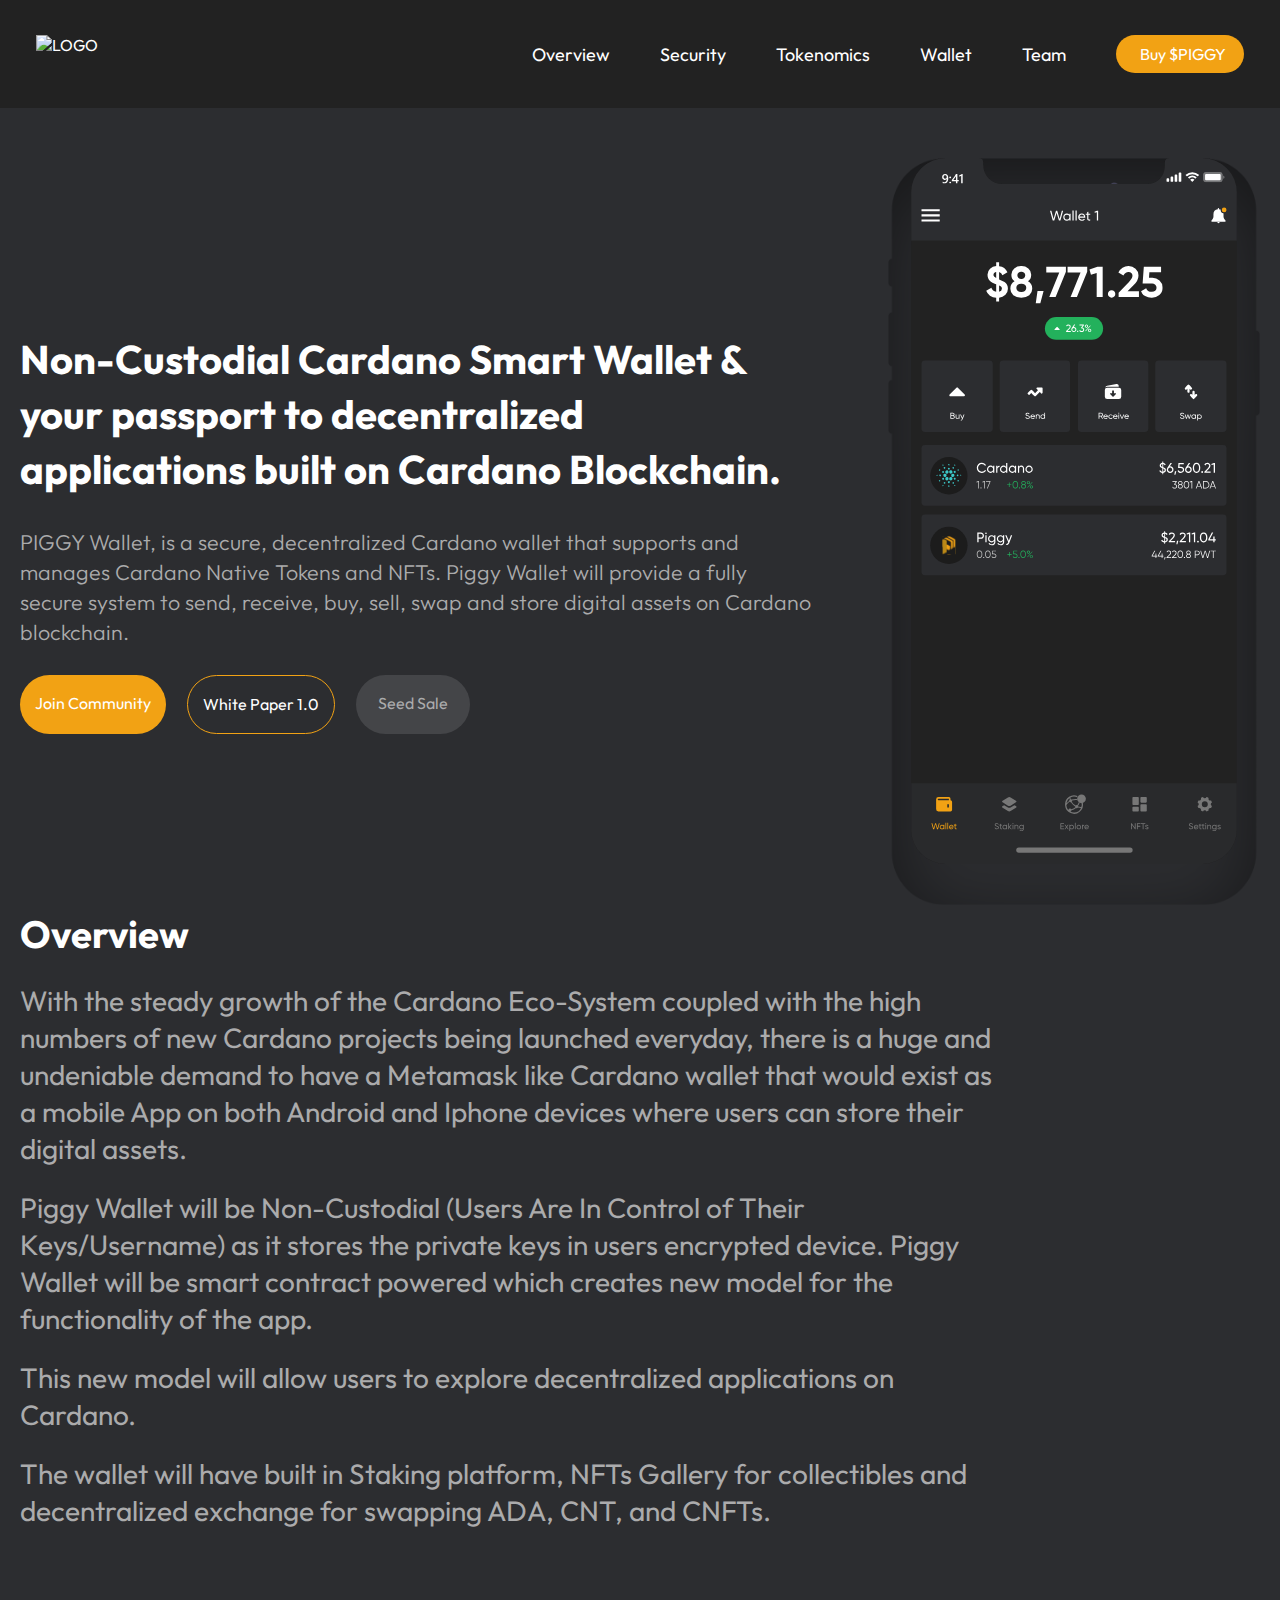
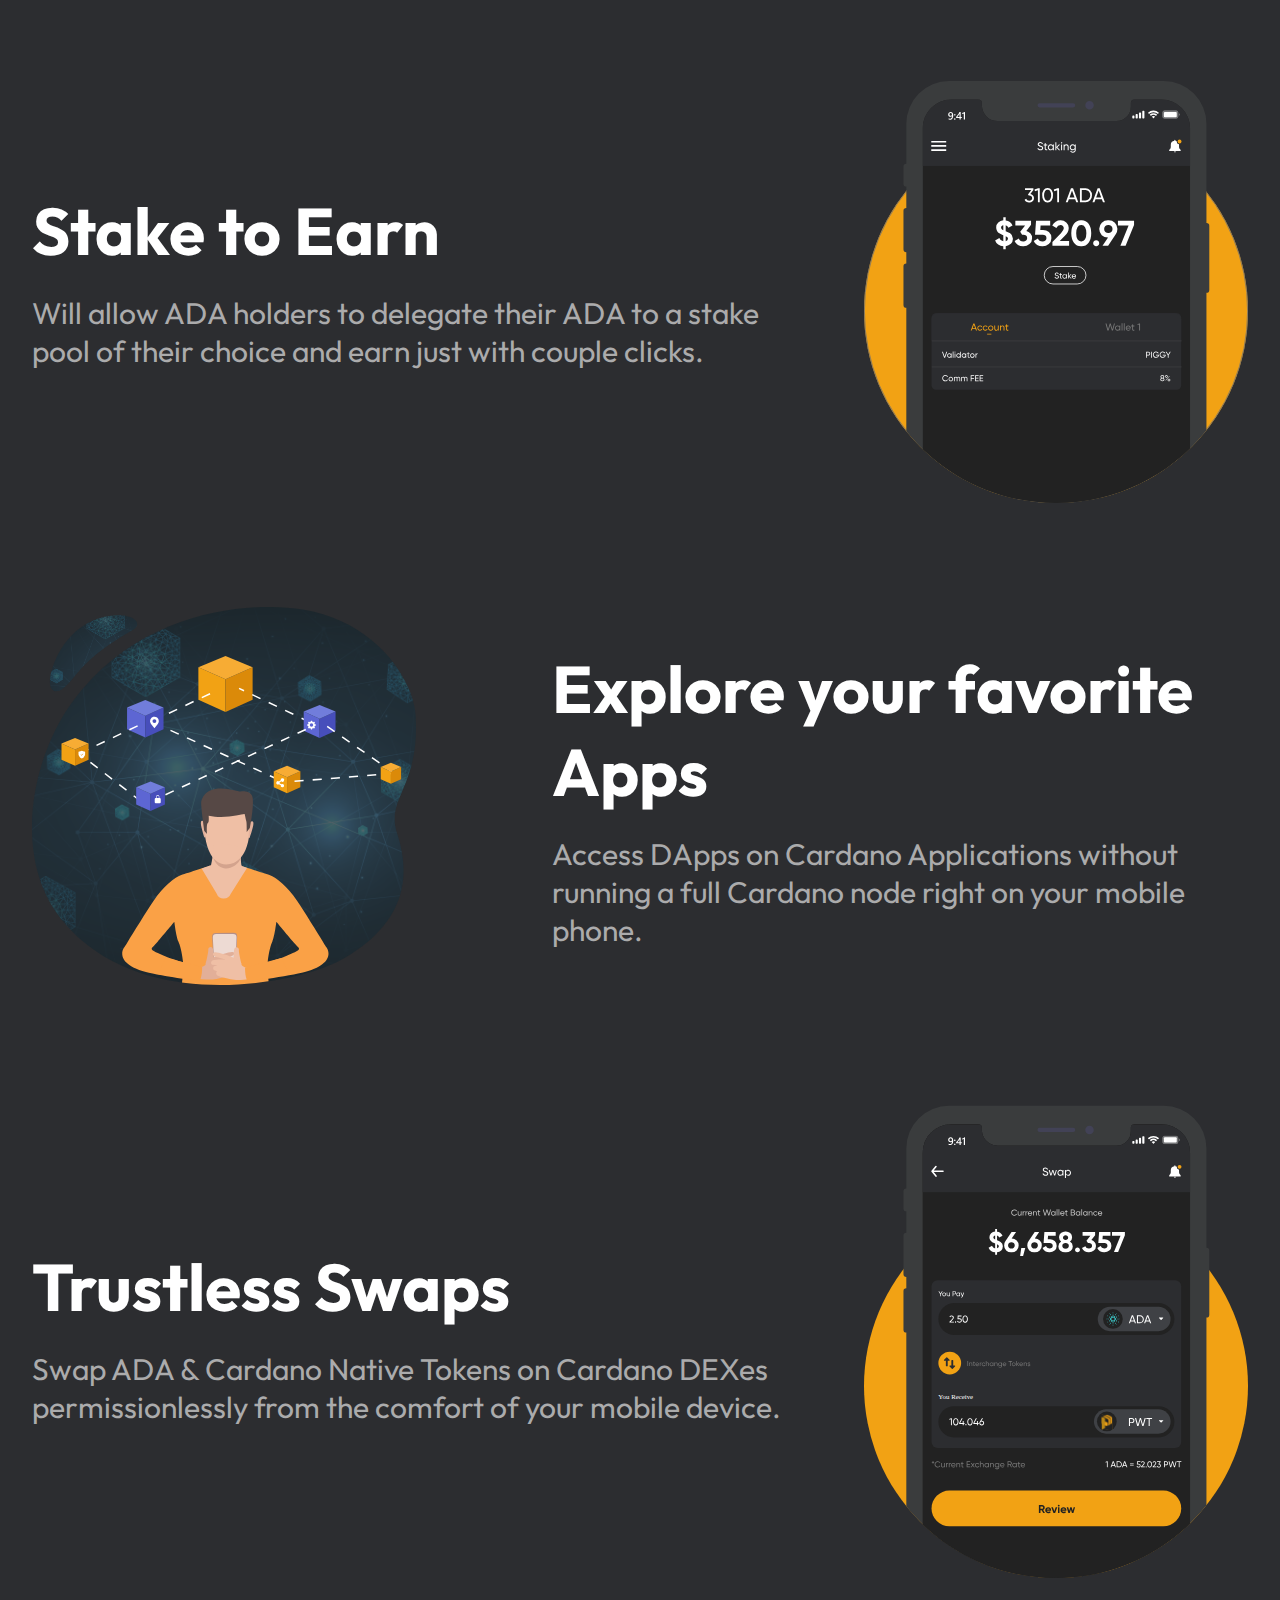
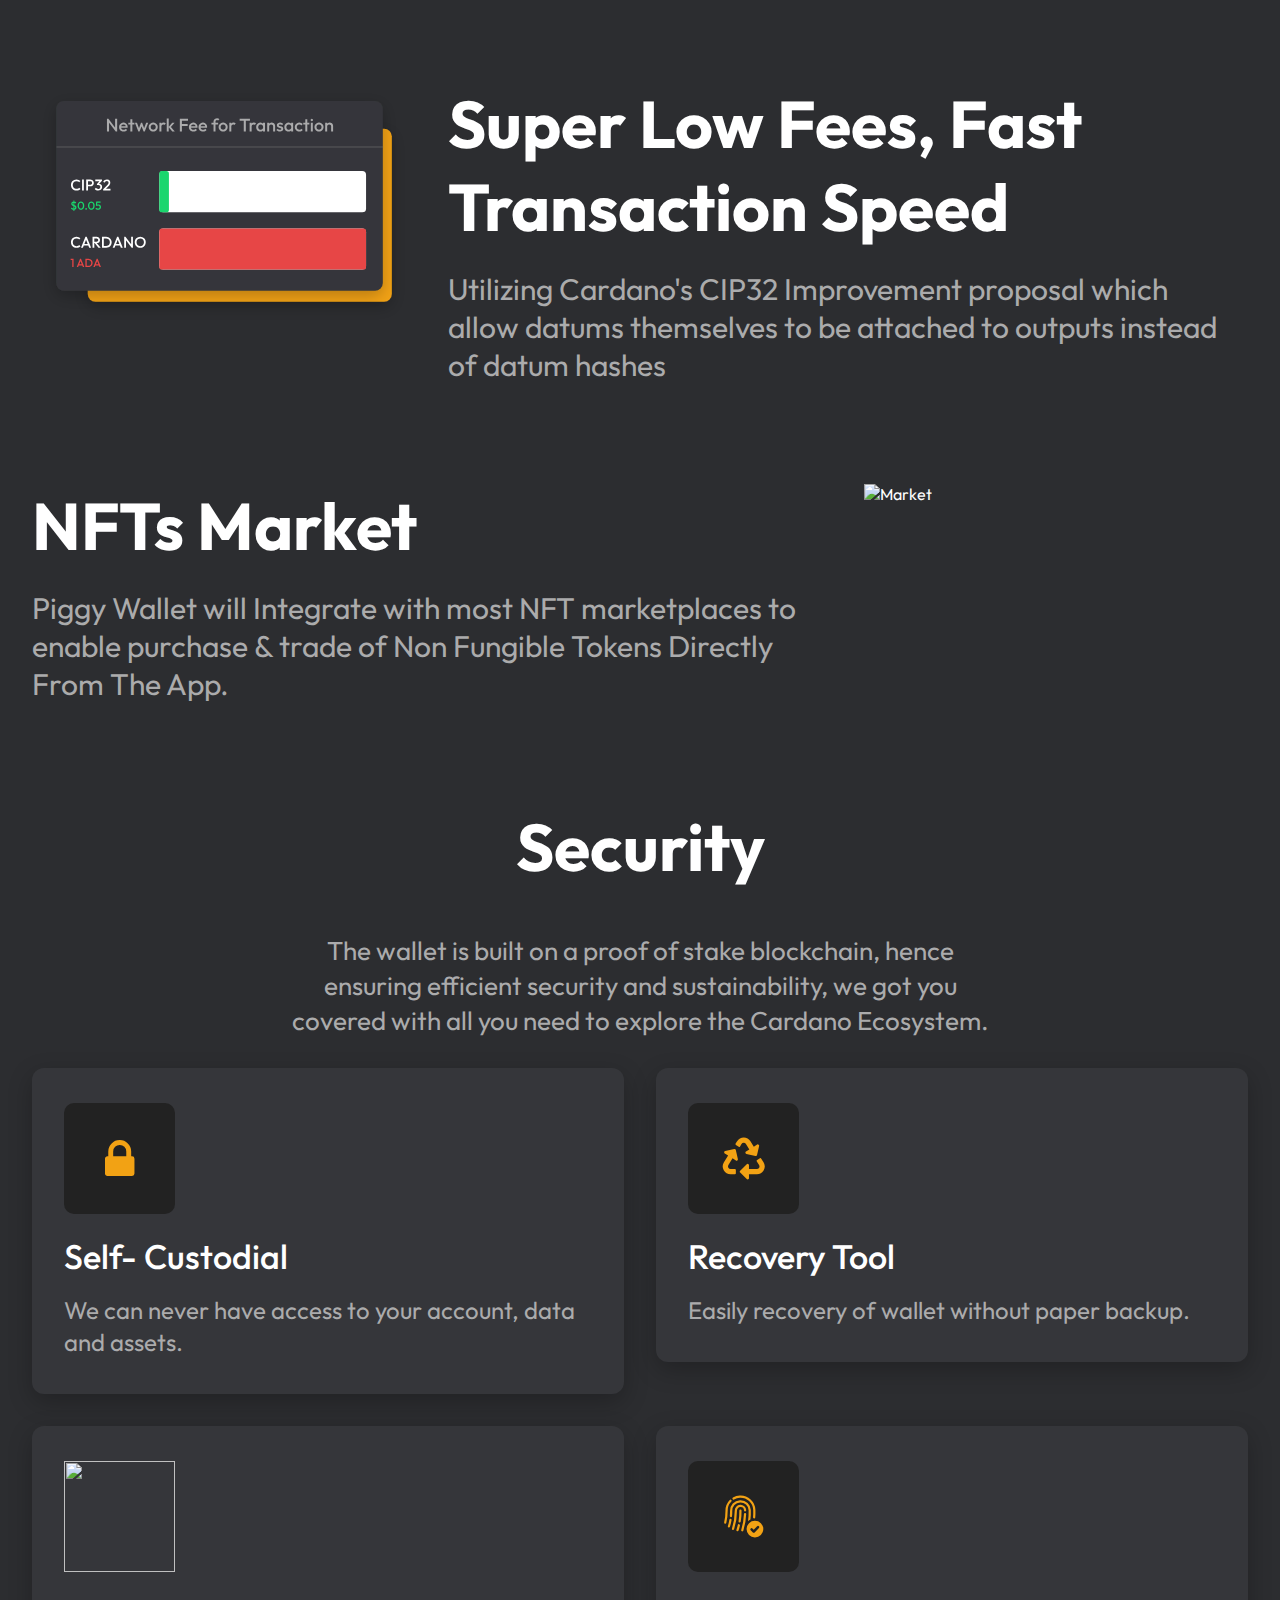
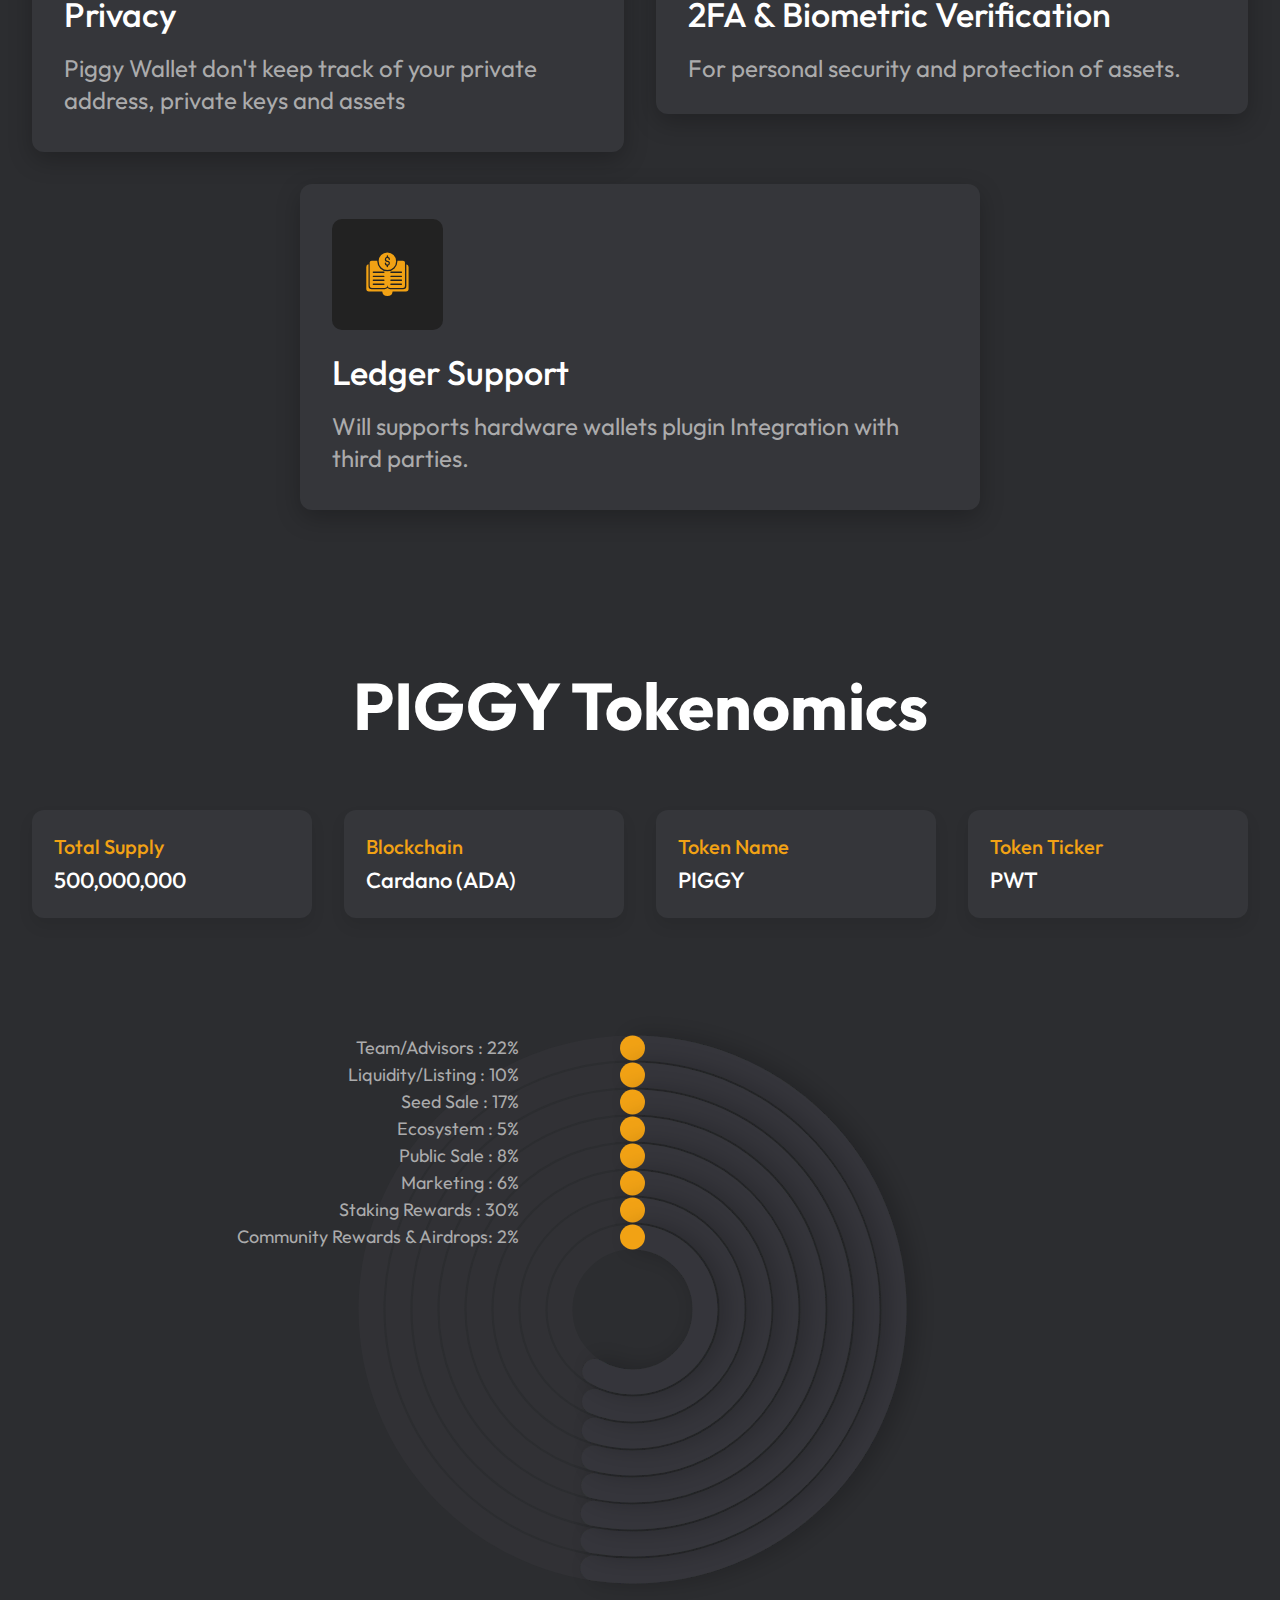
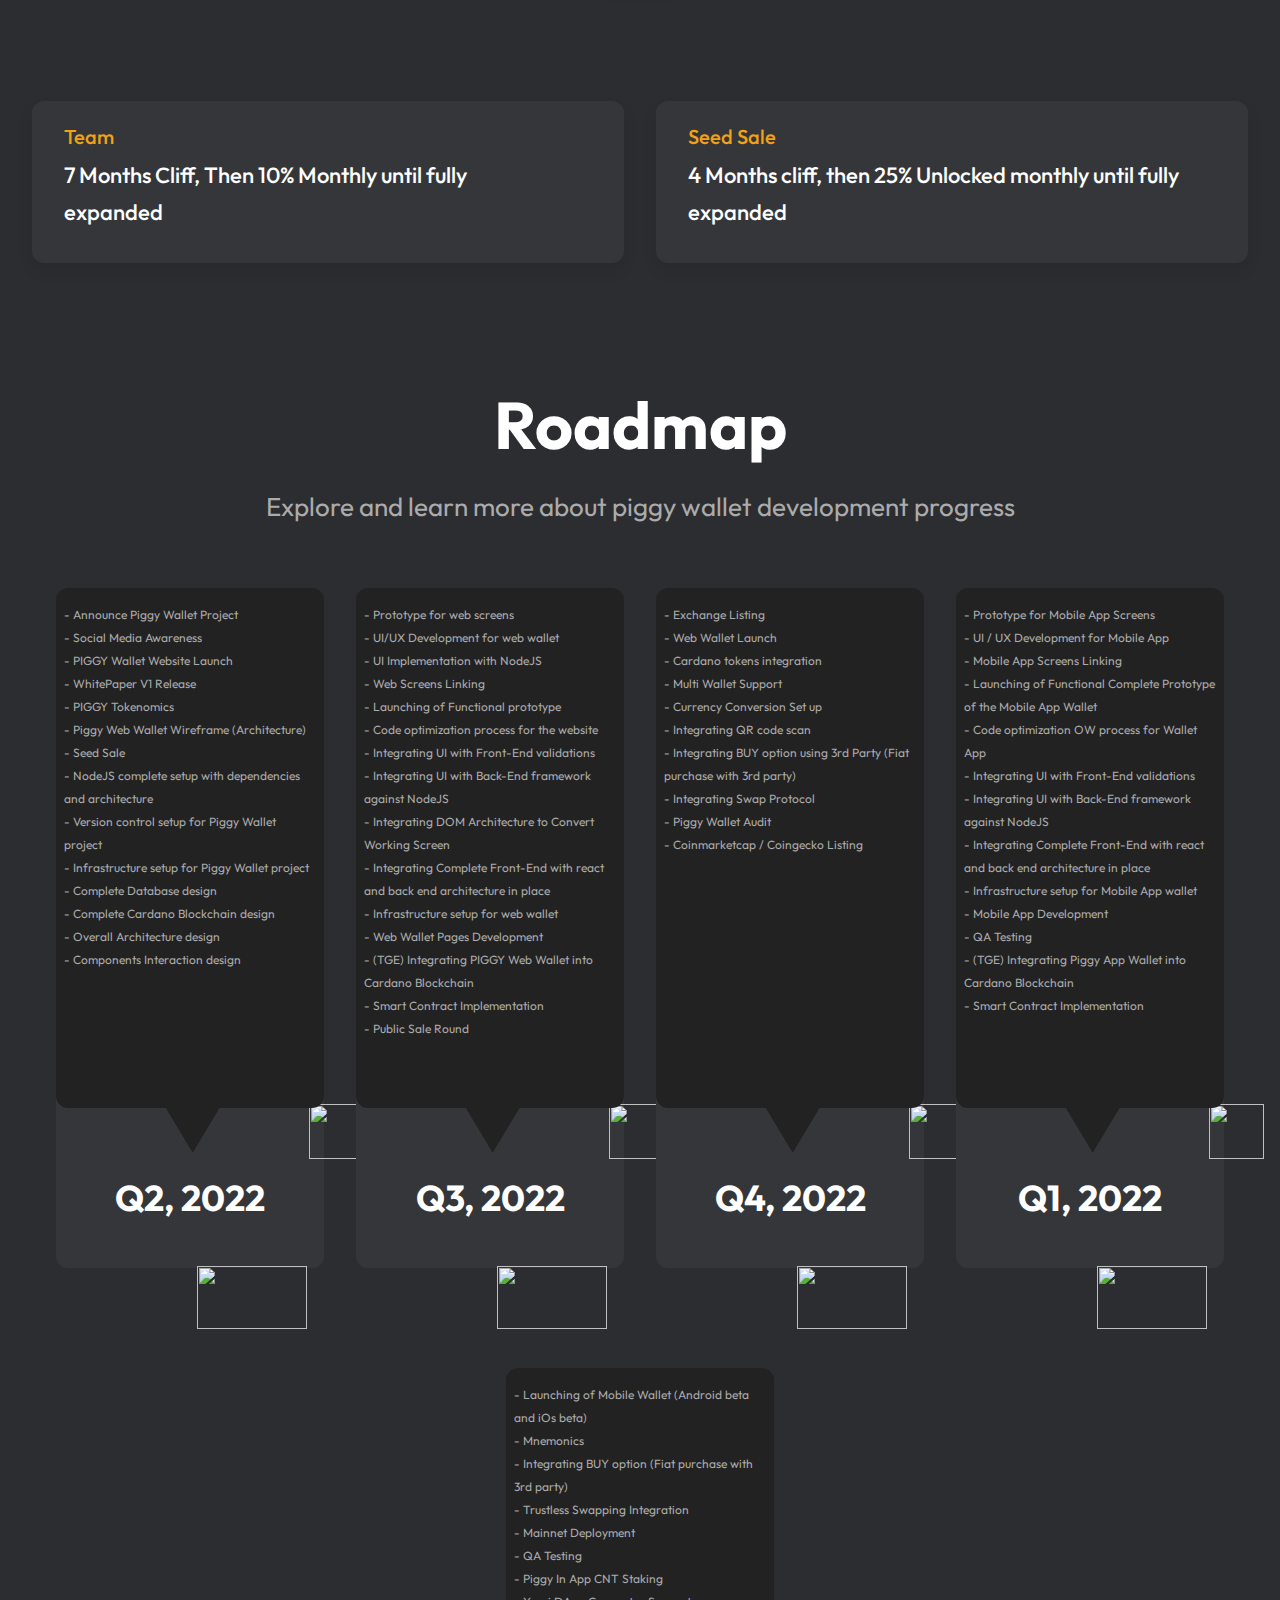
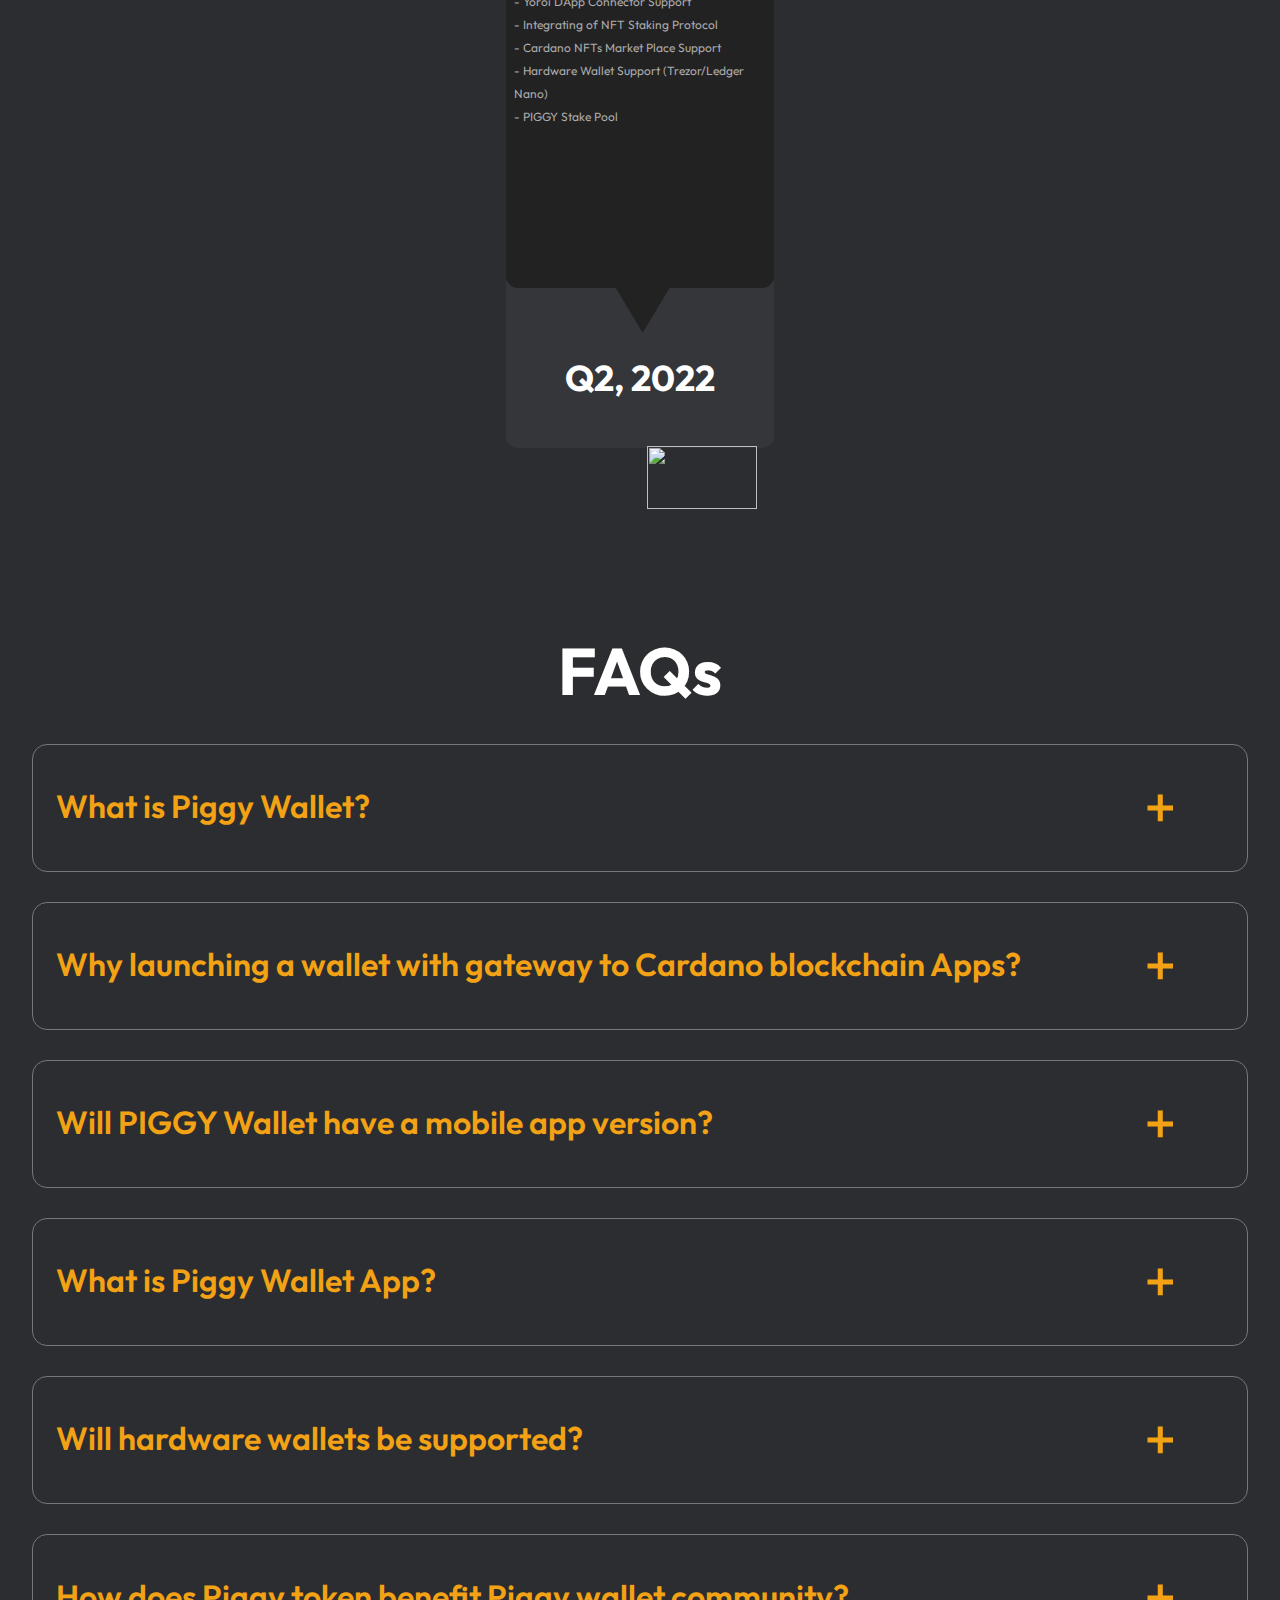
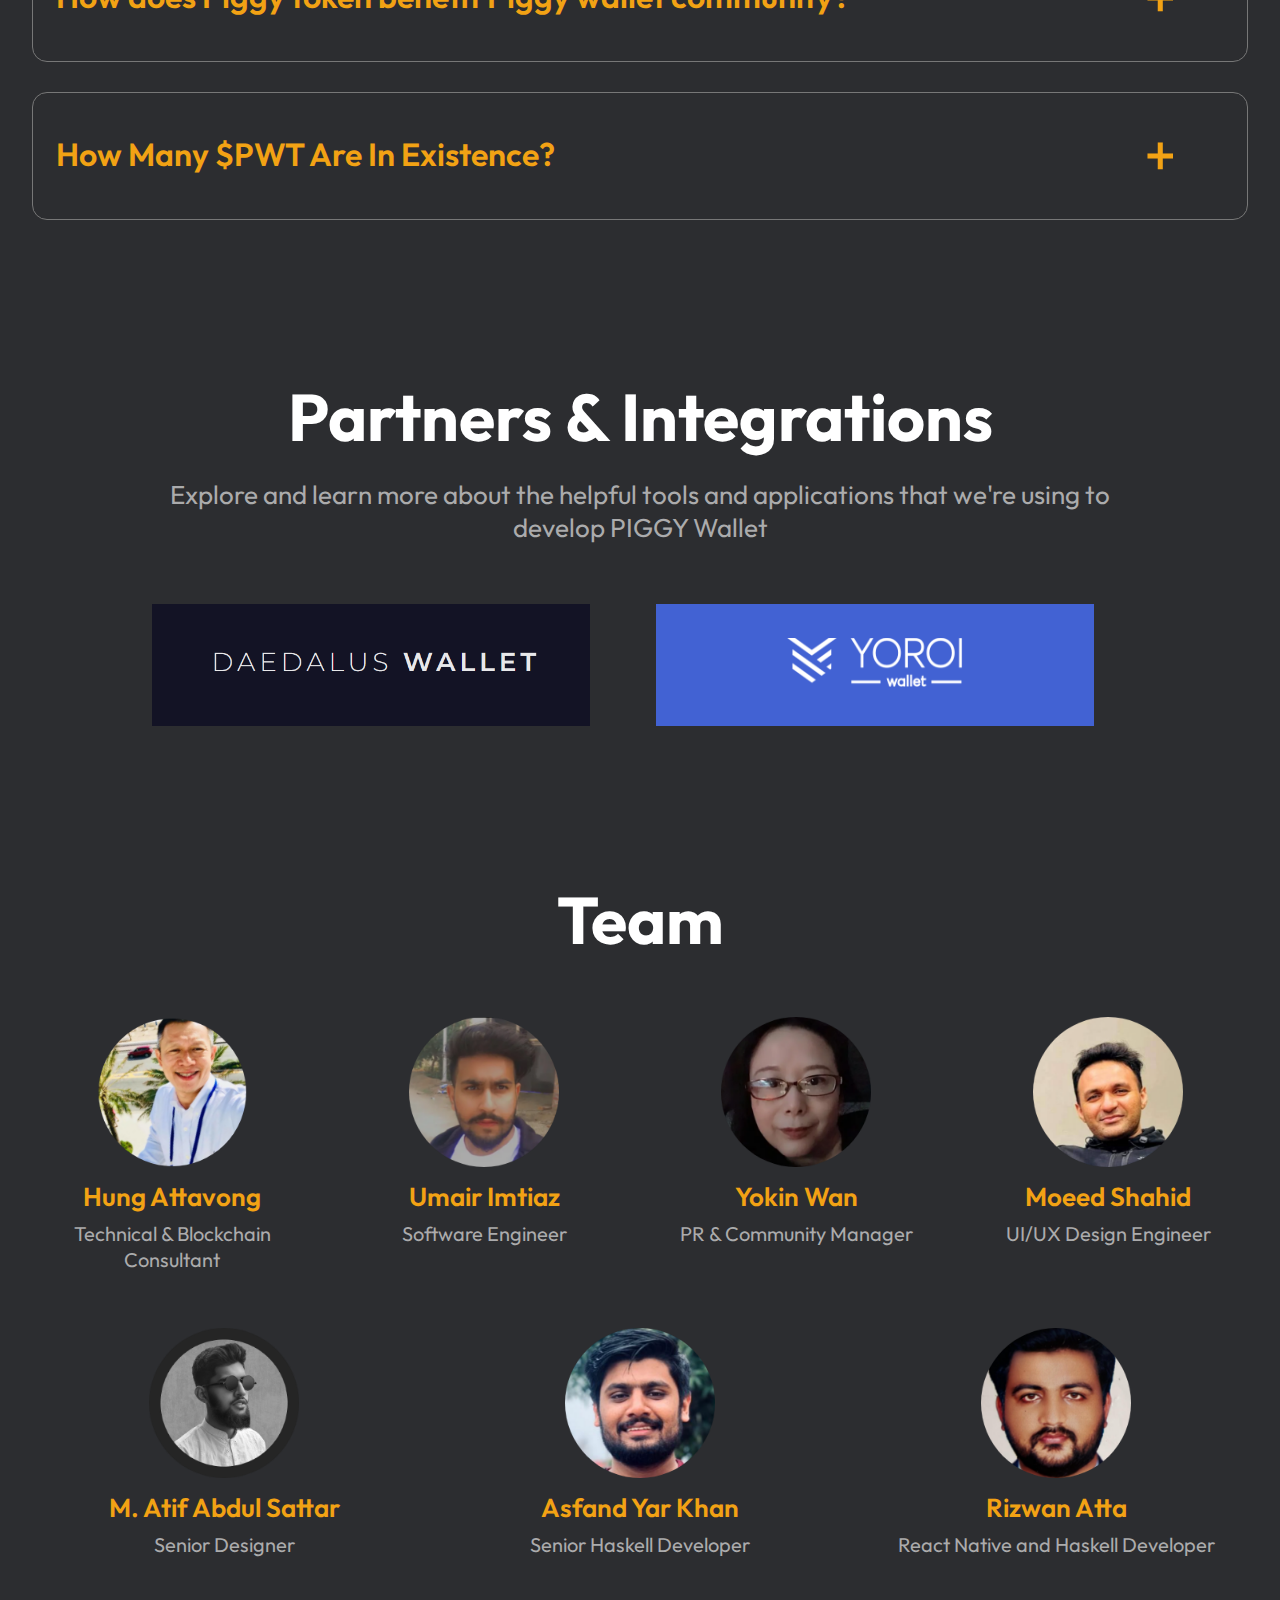
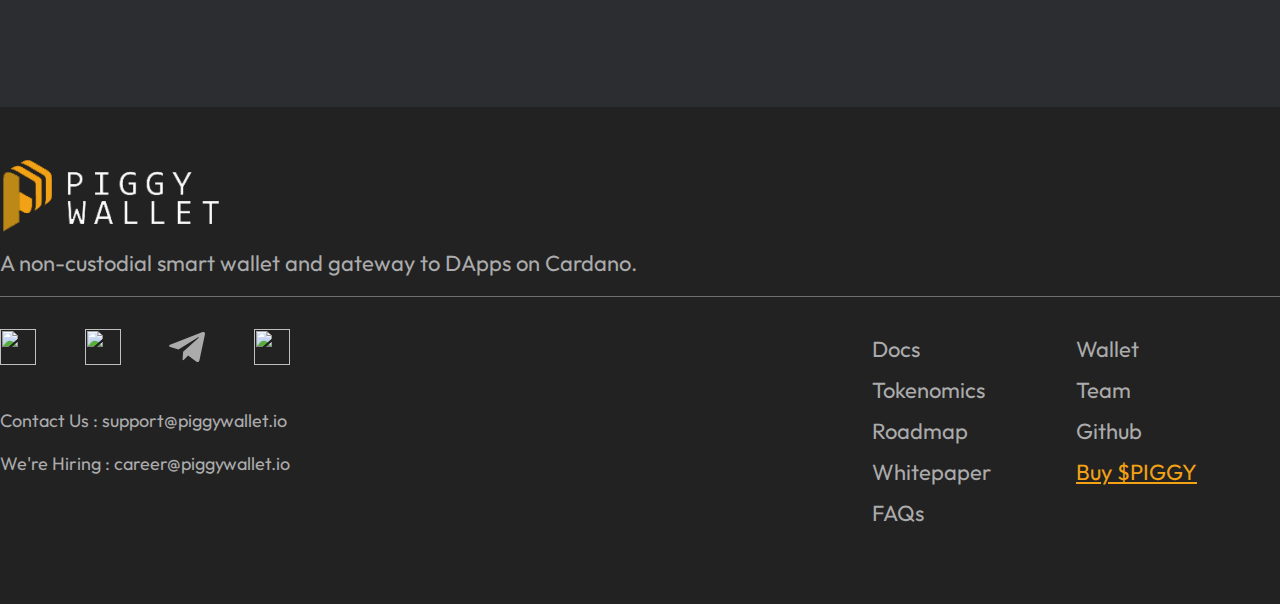
==== commit 95de498c: "added some arrows" ====
--- a/index.html
+++ b/index.html
@@ -62,53 +62,48 @@
 
   <section class="hero">
     <div class="container container-xxl">
-      <div class="row hero__row">
-        <div class="col-8 col-xxl-8 col-xl-8 col-lg-8 col-md-8 col-sm-8">
+      <div class="banner__wrapper">
+        <div class="banner-content">
           <div class="hero__left--section">
-            <a href="./assets/pdf/Piggy-Wallet-WhitePaper.pdf" target="_blank">
-              <div class="hero__content">
-                <h1 class="hero__heading">Non-Custodial Cardano Smart Wallet & your passport to decentralized
-                  applications
-                  built on Cardano Blockchain.</h1>
-                <p class="hero__para">PIGGY Wallet, is a secure, decentralized Cardano wallet that supports and manages
-                  Cardano
-                  Native Tokens and NFTs. Piggy Wallet will provide a fully secure system to send, receive, buy,
-                  sell, swap and store digital assets on Cardano blockchain.</p>
-              </div>
-            </a>
+            <div class="hero__content">
+              <h1 class="hero__heading">Non-Custodial Cardano Smart Wallet & your passport to decentralized
+                applications
+                built on Cardano Blockchain.</h1>
+              <p class="hero__para">PIGGY Wallet, is a secure, decentralized Cardano wallet that supports and manages
+                Cardano
+                Native Tokens and NFTs. Piggy Wallet will provide a fully secure system to send, receive, buy,
+                sell, swap and store digital assets on Cardano blockchain.</p>
+            </div>
             <div class="hero__btns">
-              <a href="#" class="btn__yellow">Join Community</a>
-              <a href="#" class="btn__yellow-border">White Paper 1.0</a>
+              <a href="#footer" class="btn__yellow" id="join">Join Community</a>
+              <a href="./assets/pdf/Piggy-Wallet-WhitePaper.pdf" target="_blank" class="btn__yellow-border">White Paper
+                1.0</a>
               <a href="#" class="btn__grey">Seed Sale</a>
             </div>
           </div>
         </div>
-        <div class="col-4 col-xxl-4 col-xl-4 col-lg-4 col-md-4 col-sm-4">
-
+        <div class="slider-wrapper">
           <div class="slider">
             <img src="./assets/media/slider/phone.png" class="slides-wrapper-phone">
             <div class="swiper mySwiper">
               <div class="swiper-wrapper">
                 <div class="swiper-slide">
-                  <img src="./assets/media/slider/nft.svg" alt="" srcset="">
+                  <img src="./assets/media/slider/wallet.svg" alt="slide1">
                 </div>
                 <div class="swiper-slide">
-                  <img src="./assets/media/slider/staking.svg" alt="" srcset="">
+                  <img src="./assets/media/slider/staking.svg" alt="slide2">
                 </div>
                 <div class="swiper-slide">
-                  <img src="./assets/media/slider/swap.svg" alt="" srcset="">
+                  <img src="./assets/media/slider/swap.svg" alt="slide3">
                 </div>
                 <div class="swiper-slide">
-                  <img src="./assets/media/slider/wallet.svg" alt="" srcset="">
+                  <img src="./assets/media/slider/nft.svg" alt="slide4">
                 </div>
               </div>
             </div>
           </div>
-
-          <!--manual navigation end-->
-        </div>
-      </div>
-    </div>
+        </div>
+      </div>
     </div>
     </div>
   </section>
@@ -896,21 +891,16 @@
               <img src="./assets/img/hung.png" class="person--img">
             </div>
             <div class="person__info">
-              <h5 class="person__name">Hung Attavong</h5>
-              <p class="person__position">Blockchain Consultant</p>
+              <h5 class="person__name"> Hung Attavong </h5>
+              <p class="person__position"> Technical & Blockchain Consultant </p>
               <p class="person__desc hidden person_desc__mobile">
                 <span class="person__arrow person-one"></span>
-                Hung Attavong
-                <br>
-                <br>
-                Technical & Blockchain Consultant
-                <br>
-                <br>
                 Hung has been a co-founder, advisor and consultant to multiple technology companies in the states and
                 have extended his knowledge and experience to blockchain technology having been part of numerous
                 starts-up projects on Etherum Blockchain, Hung has lead the development of more than 50 projects across
                 various consumer and enterprise companies and now working with the team on Cardano Blockchain.
-                <br> <br>
+                <br>
+                <br>
                 <span class="person__social--media">
                   <a href="#"><img src="./assets/media/facebook.svg"></a>
                   <a href="#"><img src="./assets/media/twitter.svg"></a>
@@ -930,12 +920,6 @@
               <p class="person__position">Software Engineer</p>
               <p class="person__desc hidden person_desc__mobile">
                 <span class="person__arrow person-two"></span>
-                Umair Imtiaz
-                <br>
-                <br>
-                Software Engineer
-                <br>
-                <br>
                 Umair has a good background in software engineering, he has overseen success in lots of position in
                 fintech and DeFi projects. He is determined to give the project the best with his vast knowledge and
                 experience.
@@ -956,15 +940,9 @@
             </div>
             <div class="person__info">
               <h5 class="person__name">Yokin Wan</h5>
-              <p class="person__position">Senior Designer</p>
+              <p class="person__position">PR & Community Manager</p>
               <p class="person__desc hidden person_desc__mobile">
                 <span class="person__arrow person-three"></span>
-                Yokin Wan
-                <br>
-                <br>
-                PR & Community Manager
-                <br>
-                <br>
                 Yokin is a communicator and marketer with experience in the field, she has the ability to connect our
                 community, businesses, projects together in a well detailed approach. She will forsee the progress of
                 the project by providing quality PR and marketing of the project.
@@ -985,15 +963,9 @@
             </div>
             <div class="person__info">
               <h5 class="person__name">Moeed Shahid</h5>
-              <p class="person__position">UI/UX Engineer</p>
+              <p class="person__position">UI/UX Design Engineer</p>
               <p class="person__desc hidden person_desc__mobile">
                 <span class="person__arrow person-four"></span>
-                Moeed Shahid
-                <br>
-                <br>
-                UI/UX Design Engineer
-                <br>
-                <br>
                 Moeed came from a multidisciplinary background of Human Computer Interaction, Communication and
                 Industrial Design. He has over 6 years of experience in design works both in Technology and Automotive
                 industries. Exploring his experience on blockchain technology to bridge the UI/UX gap in the crypto
@@ -1012,12 +984,6 @@
       <div class="row">
         <p class="person__desc hidden person_desc__desktop">
           <span class="person__arrow person-one"></span>
-          Hung Attavong
-          <br>
-          <br>
-          Technical & Blockchain Consultant
-          <br>
-          <br>
           Hung has been a co-founder, advisor and consultant to multiple technology companies in the states and
           have extended his knowledge and experience to blockchain technology having been part of numerous
           starts-up projects on Etherum Blockchain, Hung has lead the development of more than 50 projects across
@@ -1031,12 +997,6 @@
         </p>
         <p class="person__desc hidden person_desc__desktop">
           <span class="person__arrow person-two"></span>
-          Umair Imtiaz
-          <br>
-          <br>
-          Software Engineer
-          <br>
-          <br>
           Umair has a good background in software engineering, he has overseen success in lots of position in
           fintech and DeFi projects. He is determined to give the project the best with his vast knowledge and
           experience.
@@ -1049,12 +1009,6 @@
         </p>
         <p class="person__desc hidden person_desc__desktop">
           <span class="person__arrow person-three"></span>
-          Yokin Wan
-          <br>
-          <br>
-          PR & Community Manager
-          <br>
-          <br>
           Yokin is a communicator and marketer with experience in the field, she has the ability to connect our
           community, businesses, projects together in a well detailed approach. She will forsee the progress of
           the project by providing quality PR and marketing of the project.
@@ -1067,12 +1021,6 @@
         </p>
         <p class="person__desc hidden person_desc__desktop">
           <span class="person__arrow person-four"></span>
-          Moeed Shahid
-          <br>
-          <br>
-          UI/UX Design Engineer
-          <br>
-          <br>
           Moeed came from a multidisciplinary background of Human Computer Interaction, Communication and Industrial
           Design. He has over 6 years of experience in design works both in Technology and Automotive industries.
           Exploring his experience on blockchain technology to bridge the UI/UX gap in the crypto space, He is focusing
@@ -1093,15 +1041,9 @@
             </div>
             <div class="person__info">
               <h5 class="person__name">M. Atif Abdul Sattar</h5>
-              <p class="person__position">Designer</p>
+              <p class="person__position">Senior Designer</p>
               <p class="person__desc hidden person_desc__mobile">
                 <span class="person__arrow person-five"></span>
-                M. Atif Abdul Sattar
-                <br>
-                <br>
-                Senior Designer
-                <br>
-                <br>
                 Atif has been in the crypto space for years now and has worked on so many starts up projects, he is
                 using his
                 overall experience to help attain the best possible position on the development of the project. He has
@@ -1126,15 +1068,9 @@
             </div>
             <div class="person__info">
               <h5 class="person__name">Asfand Yar Khan</h5>
-              <p class="person__position">Web Developer</p>
+              <p class="person__position">Senior Haskell Developer</p>
               <p class="person__desc hidden person_desc__mobile">
                 <span class="person__arrow person-six"></span>
-                Asfand Yar Khan
-                <br>
-                <br>
-                Senior Haskell Developer
-                <br>
-                <br>
                 Bachelor of Computer Science with 8 years experience in Computer Programming, web and functional
                 programming.
                 Has a year experience working in advanced Haskell and Plutus. Aims to give the best he can in developing
@@ -1157,15 +1093,9 @@
             </div>
             <div class="person__info">
               <h5 class="person__name">Rizwan Atta</h5>
-              <p class="person__position">React Native Developer</p>
+              <p class="person__position">React Native and Haskell Developer</p>
               <p class="person__desc hidden person_desc__mobile">
                 <span class="person__arrow person-seven"></span>
-                Rizwan Atta
-                <br>
-                <br>
-                React Native and Haskell Developer
-                <br>
-                <br>
                 Started coding at a very early age and has a strong experience in js react and haskell. He has more than
                 10
                 years experience working in functional programming languages like Haskell and so on. He will use his
@@ -1184,12 +1114,6 @@
       <div class="row">
         <p class="person__desc hidden person_desc__desktop">
           <span class="person__arrow person-five"></span>
-          M. Atif Abdul Sattar
-          <br>
-          <br>
-          Senior Designer
-          <br>
-          <br>
           Atif has been in the crypto space for years now and has worked on so many starts up projects, he is
           using his
           overall experience to help attain the best possible position on the development of the project. He has
@@ -1204,12 +1128,6 @@
         </p>
         <p class="person__desc hidden person_desc__desktop">
           <span class="person__arrow person-six"></span>
-          Asfand Yar Khan
-          <br>
-          <br>
-          Senior Haskell Developer
-          <br>
-          <br>
           Bachelor of Computer Science with 8 years experience in Computer Programming, web and functional
           programming.
           Has a year experience working in advanced Haskell and Plutus. Aims to give the best he can in developing
@@ -1224,12 +1142,6 @@
         </p>
         <p class="person__desc hidden person_desc__desktop">
           <span class="person__arrow person-seven"></span>
-          Rizwan Atta
-          <br>
-          <br>
-          React Native and Haskell Developer
-          <br>
-          <br>
           Started coding at a very early age and has a strong experience in js react and haskell. He has more than
           10
           years experience working in functional programming languages like Haskell and so on. He will use his
@@ -1245,7 +1157,7 @@
     </div>
   </section>
 
-  <footer class="footer">
+  <footer class="footer" id="footer">
     <div class="container container-xxl">
       <div class="footer__top--content">
         <div class="footer__logo">
@@ -1293,7 +1205,19 @@
   </footer>
 </body>
 <script src="https://unpkg.com/swiper/swiper-bundle.min.js"></script>
-
+<script>
+  var swiper = new Swiper(".mySwiper", {
+    spaceBetween: 0,
+    centeredSlides: true,
+    watchSlidesProgress: true,
+    slidesPerView: 1,
+    loop: true,
+    autoplay: {
+      delay: 2500,
+      disableOnInteraction: false,
+    }
+  });
+</script>
 <script src="./script/script.js"></script>
 
 </html>--- a/css/style.css
+++ b/css/style.css
@@ -159,7 +159,8 @@
 }
 
 .overview__showcase {
-  max-width: 1390px;
+  /* max-width: 1390px; */
+  padding: 0 16px;
 }
 
 .overview__heading {
@@ -647,37 +648,37 @@
 }
 
 .person-one {
-  top: -17.5%;
+  top: -26.5%;
   left: 10%;
 }
 
 .person-two {
-  top: -20.5%;
+  top: -35.5%;
   left: 35%;
 }
 
 .person-three {
-  top: -20.5%;
+  top: -35.5%;
   left: 60%;
 }
 
 .person-four {
-  top: -19.5%;
+  top: -30.5%;
   right: 10%;
 }
 
 .person-five {
-  top: -19.5%;
+  top: -30.5%;
   left: 15%;
 }
 
 .person-six {
-  top: -20.5%;
+  top: -35.5%;
   left: 48%;
 }
 
 .person-seven {
-  top: -19.5%;
+  top: -30.5%;
   left: 81%;
 }
 
@@ -854,132 +855,57 @@
 
 /* Slider */
 
-/* .slider {
+.swiper {
   width: 100%;
   height: 100%;
-  border-radius: 10px;
-  overflow: hidden;
+}
+
+.swiper-slide {
   display: flex;
+  align-items: center;
   justify-content: center;
-  align-items: center;
-}
-
-.slides-wrapper {
-  position: relative;
-}
-
-.slides-wrapper-phone {
-  position: absolute;
-  top: 50%;
-  left: 50%;
-  transform: translate(-50%, -50%);
-  width: 100%;
-  height: 760px;
-  z-index: -1;
-}
-
-.slides {
-  overflow: hidden;
-  width: 500%;
-  height: 800px;
-  border: 1px solid red;
-  display: flex;
-}
-
-.slides input {
-  display: none;
-}
-
-.slide {
-  opacity: 1;
-  width: 20%;
-  transition: 2s;
-}
-
-.slide img {
-  padding-top: 40px;
-  padding-bottom: 40px;
-  width: 100%;
-  height: 800px;
-} */
-
-/*css for manual slide navigation*/
-
-/* .navigation-manual{
-  position: absolute;
-  width: 800px;
-  margin-top: -40px;
-  display: flex;
-  justify-content: center;
-} */
-
-.manual-btn {
-  border: 2px solid rgb(44, 45, 48);
-  padding: 5px;
-  border-radius: 10px;
-  cursor: pointer;
-  transition: 1s;
-}
-
-.manual-btn:not(:last-child) {
-  margin-right: 40px;
-}
-
-.manual-btn:hover {
-  background: rgb(44, 45, 48);
-}
-
-#radio1:checked ~ .first {
-  margin-left: 0;
-}
-
-#radio2:checked ~ .first {
-  margin-left: -20%;
-}
-
-#radio3:checked ~ .first {
-  margin-left: -40%;
-}
-
-#radio4:checked ~ .first {
-  margin-left: -60%;
-}
-
-/*css for automatic navigation*/
-
-.navigation-auto {
-  display: flex;
-  position: absolute;
-  /* width: 800px; */
-  justify-content: center;
-  margin-top: 460px;
-}
-
-.navigation-auto div {
-  border: 2px solid rgb(44, 45, 48);
-  padding: 5px;
-  border-radius: 10px;
-  transition: 1s;
-}
-
-.navigation-auto div:not(:last-child) {
-  margin-right: 40px;
-}
-
-#radio1:checked ~ .navigation-auto .auto-btn1 {
-  background: rgb(44, 45, 48);
-}
-
-#radio2:checked ~ .navigation-auto .auto-btn2 {
-  background: rgb(44, 45, 48);
-}
-
-#radio3:checked ~ .navigation-auto .auto-btn3 {
-  background: rgb(44, 45, 48);
-}
-
-#radio4:checked ~ .navigation-auto .auto-btn4 {
-  background: rgb(44, 45, 48);
+  font-size: 22px;
+  font-weight: bold;
+  color: #fff;
+}
+
+.slider {
+ position: relative;
+ width: 430px;
+}
+
+.mySwiper  {
+  position: absolute !important;
+  top: 0;
+  right: 0;
+}
+
+.swiper-slide {
+  width: 100% !important;
+}
+
+.banner-content {
+  max-width : 64% !important;
+}
+
+.banner__wrapper {
+  display: flex !important;
+  justify-content: space-between !important;
+  padding: 0 20px !important;
+}
+
+.slider-wrapper {
+  width: 30% !important;
+}
+
+.slider,
+.slides-wrapper-phone{
+  width: 100% !important;
+}
+
+.swiper-slide img {
+  width: 100% !important;
+  height: 94% !important;
 }
 
 /* Nav */
@@ -995,19 +921,10 @@
   transition-delay: 0.5s;
 }
 
-@media (min-width: 769px) and (max-width: 992px) {
-  .slider {
-    height: 100%;
-  }
-
-  .slide img {
-    height: 600px;
-  }
-
-  .slides {
-    height: 600px;
-  }
-}
+.person__social--media {
+  visibility: hidden;
+}
+
 
 @media (max-width: 990px) {
   .nav {
@@ -1118,6 +1035,7 @@
 }
 
 @media screen and (max-width: 1440px) {
+
   .hero__heading {
     font-size: 55px;
     line-height: 70px;
@@ -1134,6 +1052,7 @@
 }
 
 @media screen and (max-width: 1280px) {
+
   .hero {
     padding-top: 0;
     margin-bottom: 0;
@@ -1145,6 +1064,10 @@
     margin: 0 0 30px 0;
   }
 
+  .banner__wrapper {
+    padding-top: 50px !important;
+   }
+
   .hero__para {
     margin: 0 0 28px 0;
   }
@@ -1158,14 +1081,15 @@
     font-size: 18px;
   }
 
-  .btn__yellow-border {
-    padding: 17px 28px;
-    font-size: 18px;
+  .btn__yellow-border,
+  .btn__yellow ,
+  .btn__grey{
+    padding: 14px 15px;
+    font-size: 16px;
   }
 
   .btn__grey {
-    padding: 17px 45px;
-    font-size: 18px;
+    padding: 14px 22px;
   }
 
   .overview__showcase {
@@ -1221,48 +1145,53 @@
   }
 
   .person-one {
-    top: -17.5%;
+    top: -27.0%;
     left: 10%;
   }
 
   .person-two {
-    top: -21.5%;
+    top: -36%;
     left: 35%;
   }
 
   .person-three {
-    top: -19.5%;
+    top: -31%;
     left: 60%;
   }
 
   .person-four {
-    top: -17.5%;
+    top: -27%;
     right: 10%;
   }
 
   .person-five {
-    top: -19.5%;
+    top: -30.5%;
     left: 15%;
   }
 
   .person-six {
-    top: -19.5%;
+    top: -30.5%;
     left: 48%;
   }
 
   .person-seven {
-    top: -19.5%;
+    top: -31%;
     left: 81%;
   }
 
   .footer__nav--links {
     margin: 0 60px 0 0;
   }
+
+  .hero__btns {
+    max-width: 450px;
+  }
 }
 
 @media screen and (max-width: 1024px) {
+
   .hero__heading {
-    font-size: 32px;
+    font-size: 36px;
     line-height: 50px;
   }
 
@@ -1438,11 +1367,25 @@
   .wallet-mb {
     margin-bottom: 20px;
   }
+
+  .hero__btns {
+    max-width: 460px;
+  }
+
+  .person-one {
+    top: -24%;
+    left: 10%;
+  }
+
+  .person-two {
+    top: -31%;
+    left: 35%;
+  }
 }
 
 @media screen and (max-width: 992px) {
   .hero__heading {
-    font-size: 26px;
+    font-size: 32px;
     line-height: 38px;
   }
 
@@ -1477,37 +1420,45 @@
     line-height: 32px;
   }
 
+  .person__position {
+    font-size: 16px;
+  }
+
+  .person__desc {
+    font-size: 18px;
+  }
+
   .person-one {
-    top: -15%;
+    top: -24%;
   }
 
   .person-two {
-    top: -19%;
+    top: -31%;
     left: 35%;
   }
 
   .person-three {
-    top: -18%;
+    top: -31%;
     left: 60%;
   }
 
   .person-four {
-    top: -16.5%;
+    top: -24%;
     right: 10%;
   }
 
   .person-five {
-    top: -18%;
+    top: -27%;
     left: 14%;
   }
 
   .person-six {
-    top: -19%;
+    top: -31%;
     left: 47%;
   }
 
   .person-seven {
-    top: -18%;
+    top: -31%;
     left: 80%;
   }
 
@@ -1575,63 +1526,67 @@
   }
 
   .person-one {
-    top: -15%;
+    top: -24%;
     left: 10%;
   }
 
   .person-two {
-    top: -19%;
+    top: -31%;
     left: 35%;
   }
 
   .person-three {
-    top: -18%;
+    top: -31%;
     left: 60%;
   }
 
   .person-four {
-    top: -15%;
+    top: -24%;
     right: 10%;
+
   }
 
   .person-five {
-    top: -17.5%;
+    top: -26.5%;
     left: 13%;
   }
 
   .person-six {
-    top: -17.5%;
+    top: -30.5%;
     left: 47%;
   }
 
   .person-seven {
-    top: -17.5%;
+    top: -30.5%;
     left: 80%;
   }
 
   .footer__nav--links {
     margin: 0 30px 0 0;
   }
+
+  .person__position {
+    font-size: 15px;
+  }
+
+  .person__desc {
+    font-size: 16px;
+  }
 }
 
 @media screen and (max-width: 768px) {
-  .hero {
-    margin: 0 0 100px 0;
-  }
-
-  .hero__row {
-    flex-direction: column;
-    text-align: center;
-  }
-
-  .hero__left--section {
-    margin: 0 0 30px 0;
-  }
-
-  .hero__right--section {
-    max-width: 250px;
-    height: 500px;
-    margin: auto;
+
+  .banner__wrapper {
+    flex-direction: column !important;
+    justify-content: center !important;
+    align-items: center !important;
+  }
+
+  .slider-wrapper {
+    width: 50% !important;
+  }
+  .banner-content {
+    max-width : 100% !important;
   }
 
   .overview__showcase {
@@ -1740,40 +1695,41 @@
 
   .person__position {
     font-size: 11px;
+    line-height: 15px;
   }
 
   .person-one {
-    top: -13.5%;
+    top: -21.5%;
     left: 8%;
   }
 
   .person-two {
-    top: -17.5%;
+    top: -30.5%;
     left: 33%;
   }
 
   .person-three {
-    top: -16.5%;
+    top: -26.5%;
     left: 58%;
   }
 
   .person-four {
-    top: -14.5%;
+    top: -21.5%;
     right: 8%;
   }
 
   .person-five {
-    top: -15.5%;
+    top: -23.5%;
     left: 12%;
   }
 
   .person-six {
-    top: -16.5%;
+    top: -26.5%;
     left: 45%;
   }
 
   .person-seven {
-    top: -16.5%;
+    top: -26.5%;
     left: 78%;
   }
 
@@ -1798,8 +1754,7 @@
   }
 
   .hero {
-    padding-top: 50px;
-    margin-bottom: 70px;
+    margin-bottom: 50px;
   }
 
   .overview {
@@ -1835,6 +1790,32 @@
   .team {
     margin-bottom: 70px;
   }
+
+  .hero__heading {
+    text-align: center;
+  }
+
+  .banner__wrapper {
+    padding-top: 0 !important;
+  }
+
+  .hero__para {
+    text-align: center;
+  }
+
+  .hero__btns {
+    max-width: 100%;
+  }
+
+  .slider-wrapper {
+    width: 50% !important;
+    margin: 0 auto !important;
+    text-align: center;
+    display: flex;
+    justify-content: center;
+    align-items: center;
+    height: 100%;
+  }
 }
 
 @media screen and (max-width: 600px) {
@@ -2088,6 +2069,11 @@
     height: 440px;
   }
 
+  .hero__heading {
+    font-size: 30px;
+    line-height: 36px;
+    margin-bottom: 20px;
+  }
 }
 
 @media (max-width: 533px) {
@@ -2117,6 +2103,18 @@
 
   .person-seven {
     top: -15.5%;
+  }
+}
+
+@media (max-width: 575px) {
+  .slider-wrapper {
+    width: 230px !important;
+    margin: 0 auto !important;
+  }
+
+  .slider,
+  .slides-wrapper-phone{
+    width: 230px !important;
   }
 }
 
@@ -2283,6 +2281,18 @@
   .person__img > img {
     object-fit: contain;
   }
+
+  .hero__heading {
+    font-size: 26px;
+    line-height: 36px;
+    margin-bottom: 20px;
+  }
+
+  .hero__para {
+    font-size: 18px;
+    line-height: 24px;
+    margin-bottom: 20px;
+  }
 }
 
 @media (max-width: 541px) {
@@ -2647,7 +2657,7 @@
   height: 100%;
   width: 0;
   position: fixed;
-  z-index: 1;
+  z-index: 5;
   top: 0;
   right: 0;
   background-color: #111;
@@ -2749,41 +2759,6 @@
   }
 }
 
-
-
-
-.swiper {
-  /* margin: 100px auto; */
-  width: 100%;
-  height: 100%;
-}
-
-.swiper-slide {
-  display: flex;
-  align-items: center;
-  justify-content: center;
-  font-size: 22px;
-  font-weight: bold;
-  color: #fff;
-}
-
-.slider {
- position: relative;
- width: 430px;
-}
-
-.mySwiper  {
-  position: absolute !important;
-  top: 0;
-  right: 0;
-}
-
-.swiper-slide {
-  /* border: 3px solid green; */
-  width: 100% !important;
-}
-
-/* .slides-wrapper-phone {
-  z-index: 231232;
-  position: relative;
-} */+@media (max-width: 768px) {
+
+}